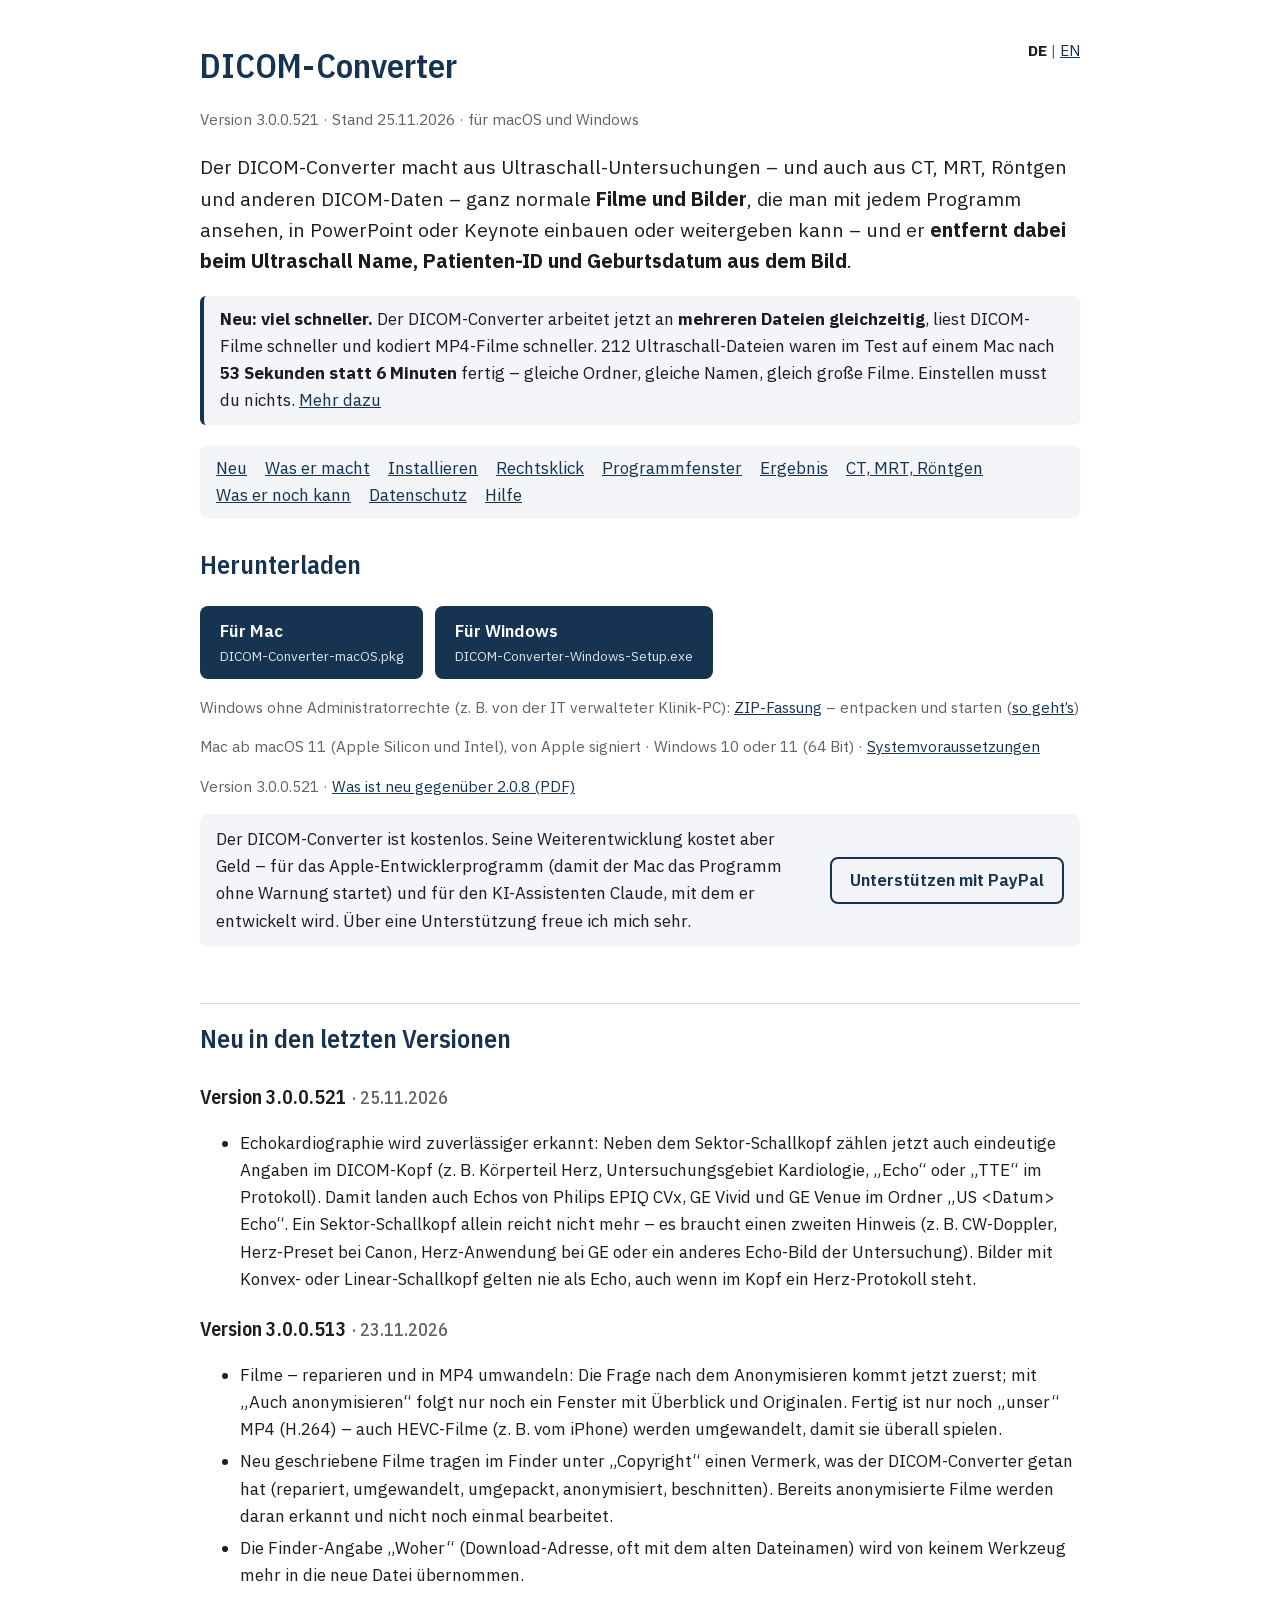
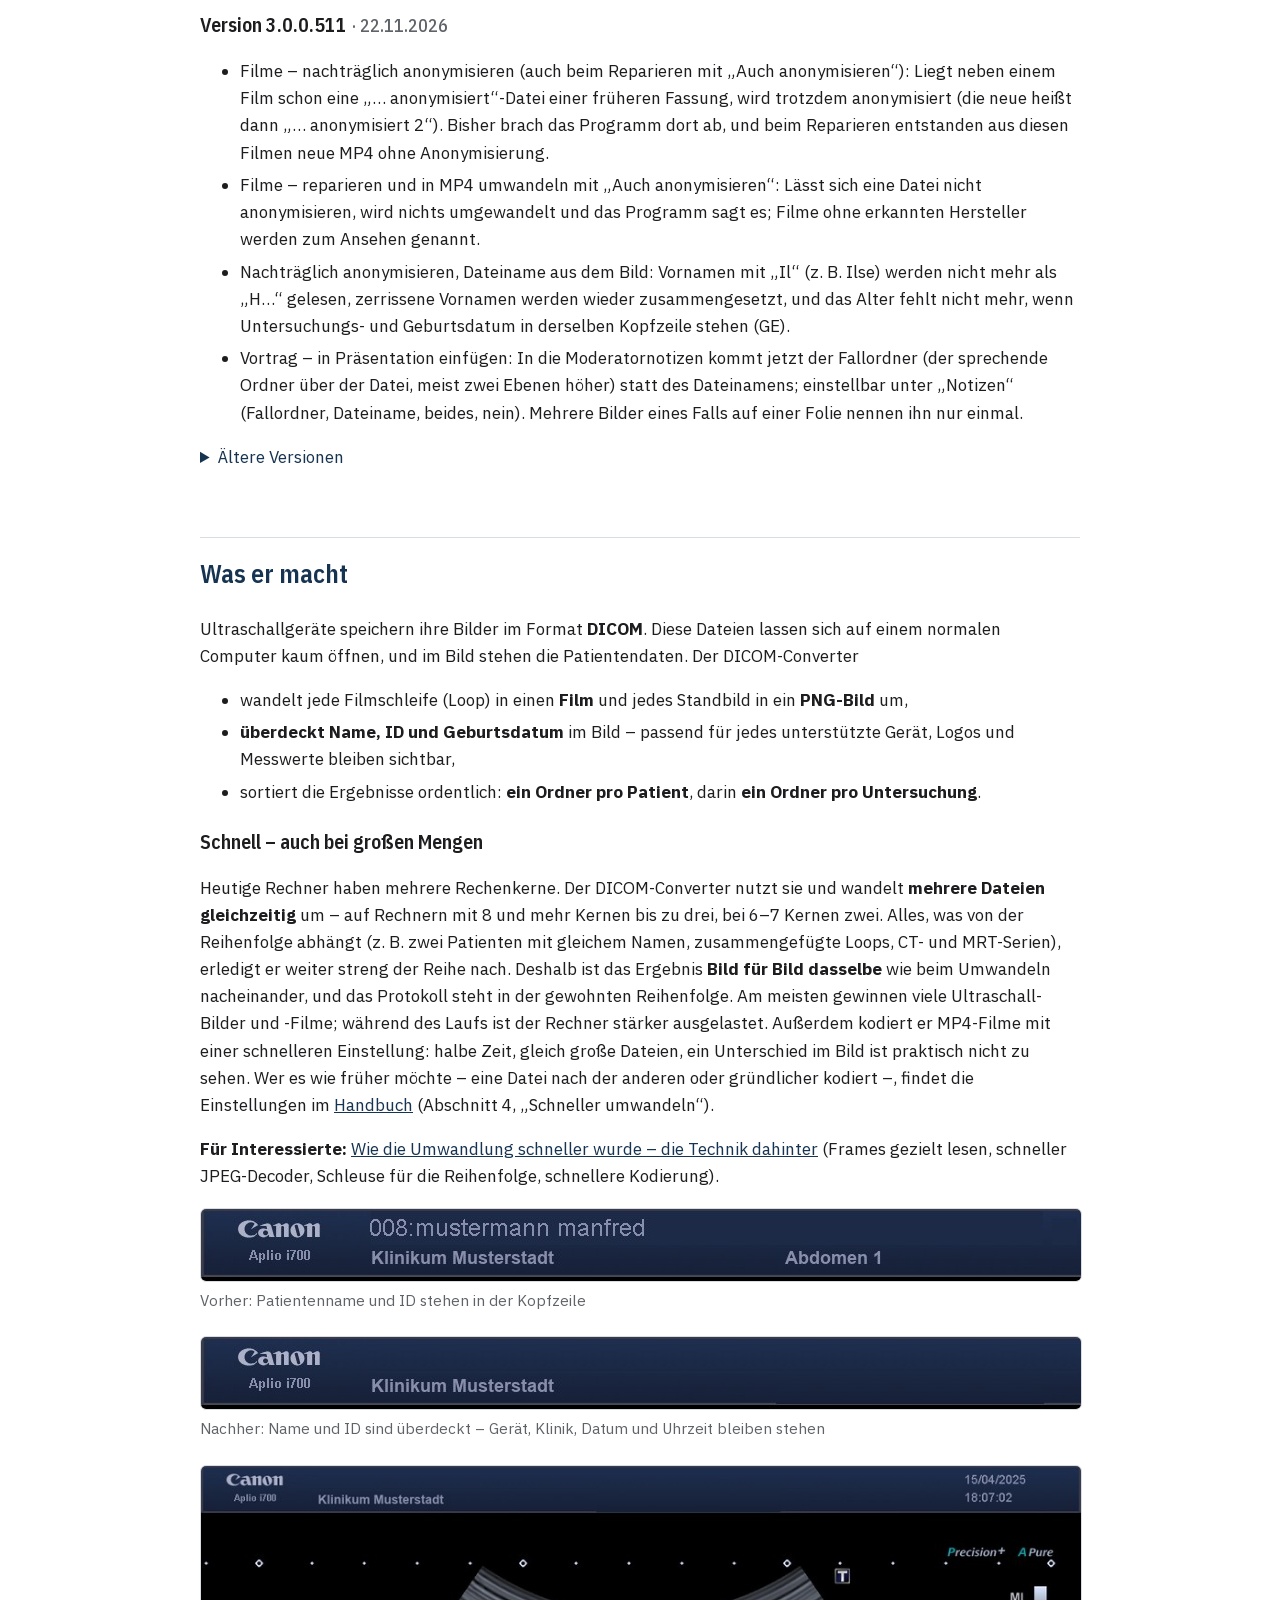
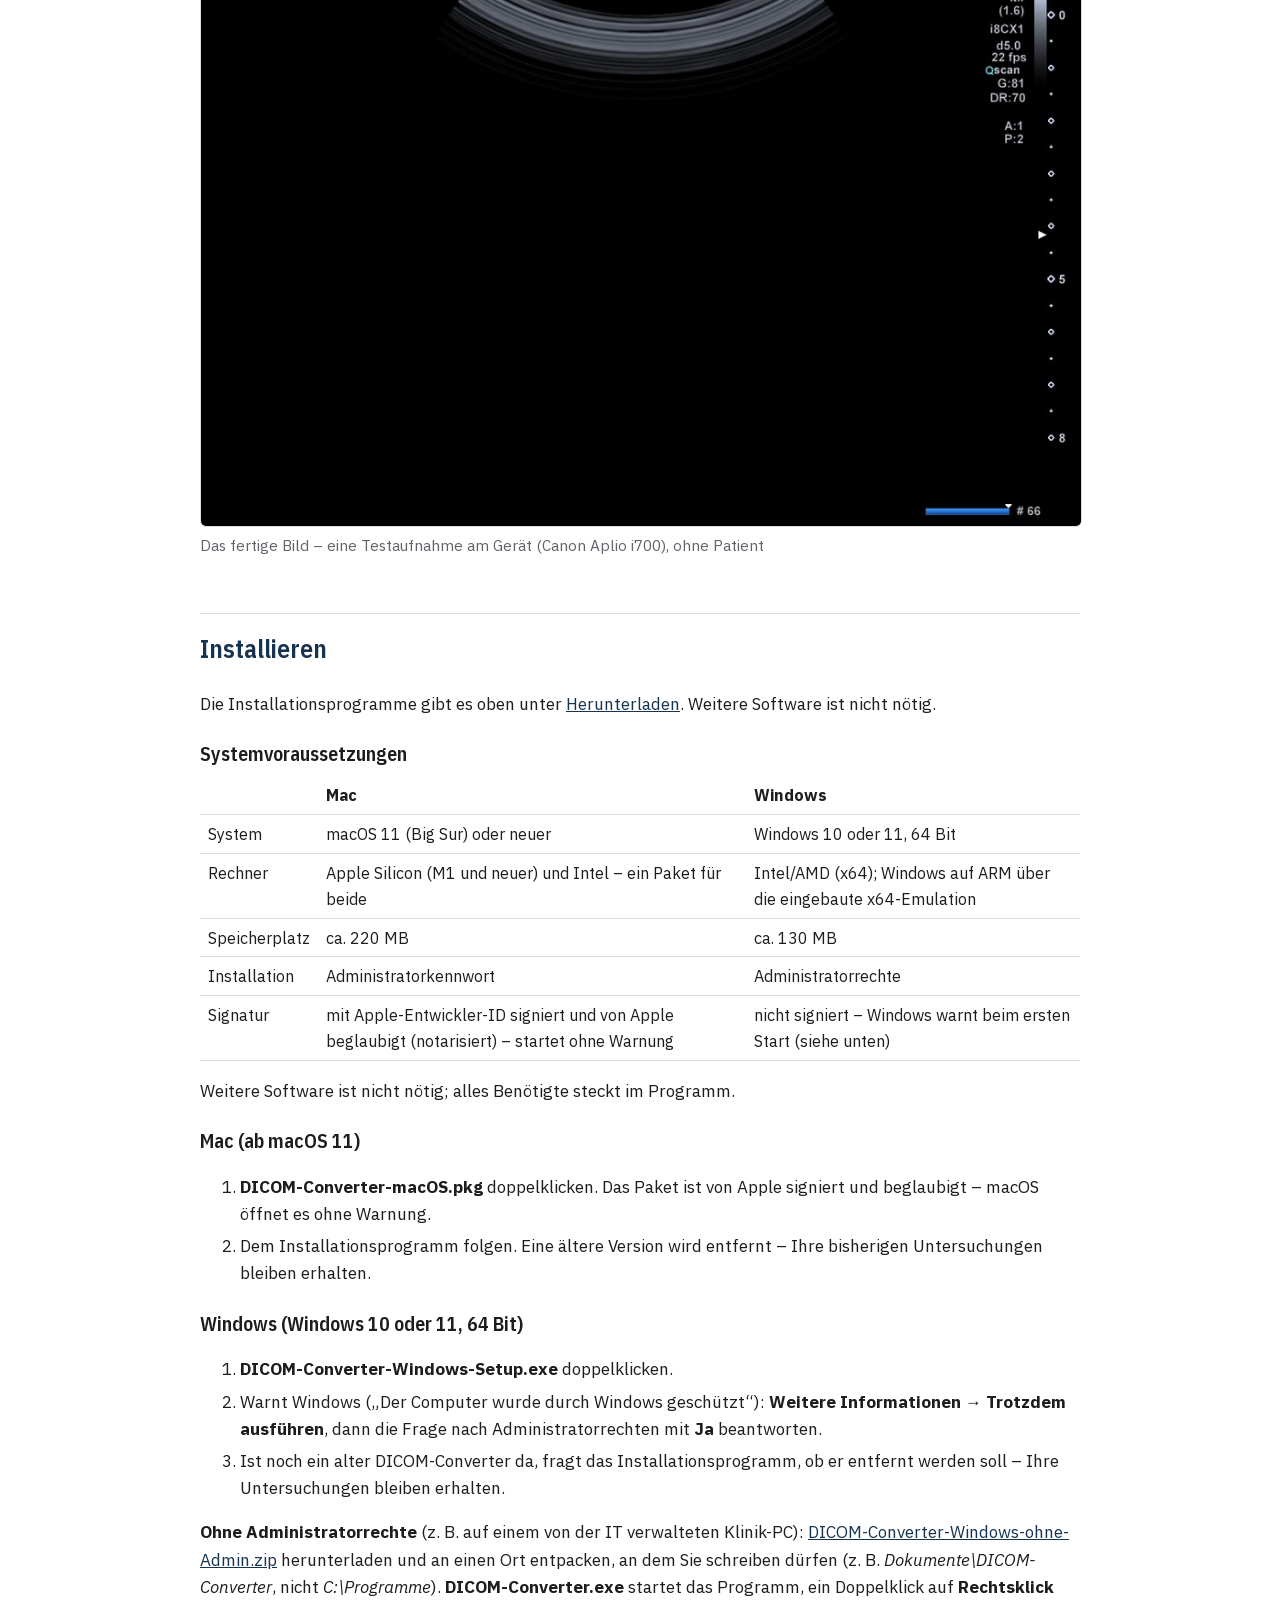
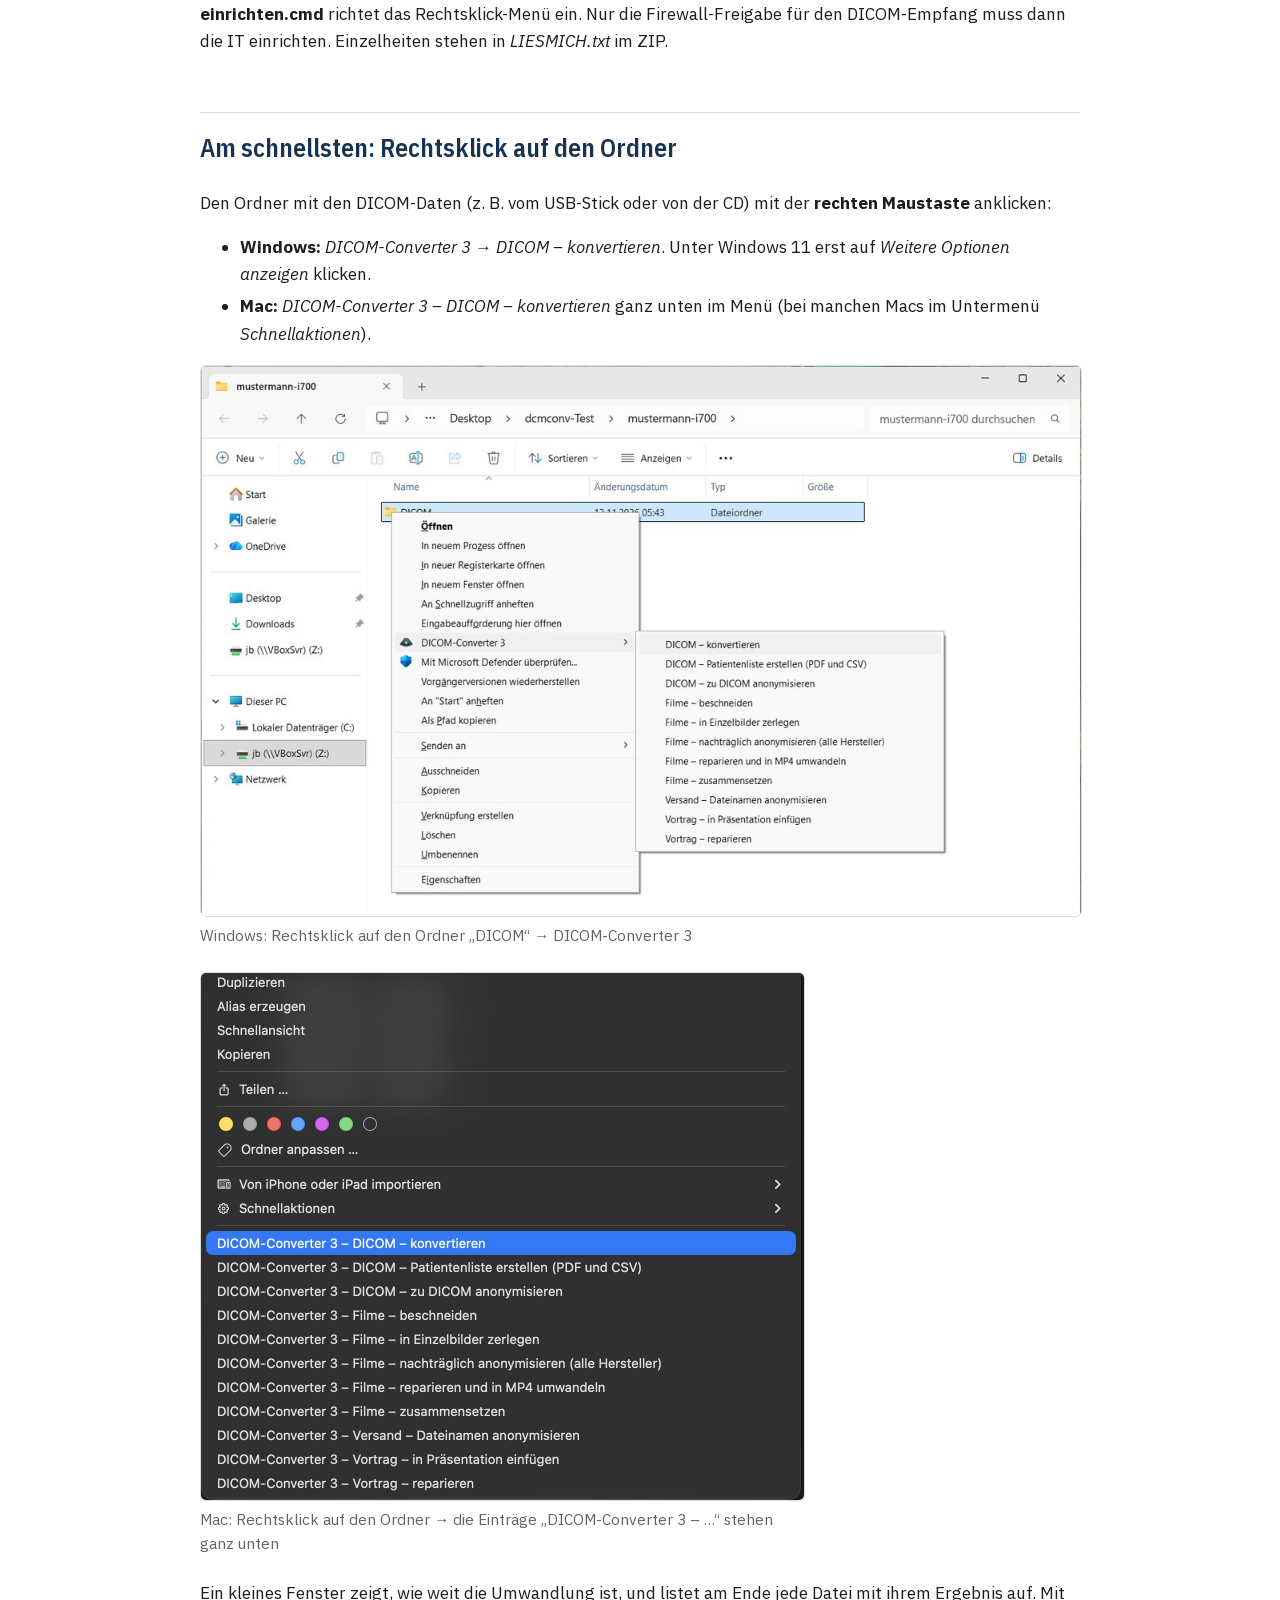
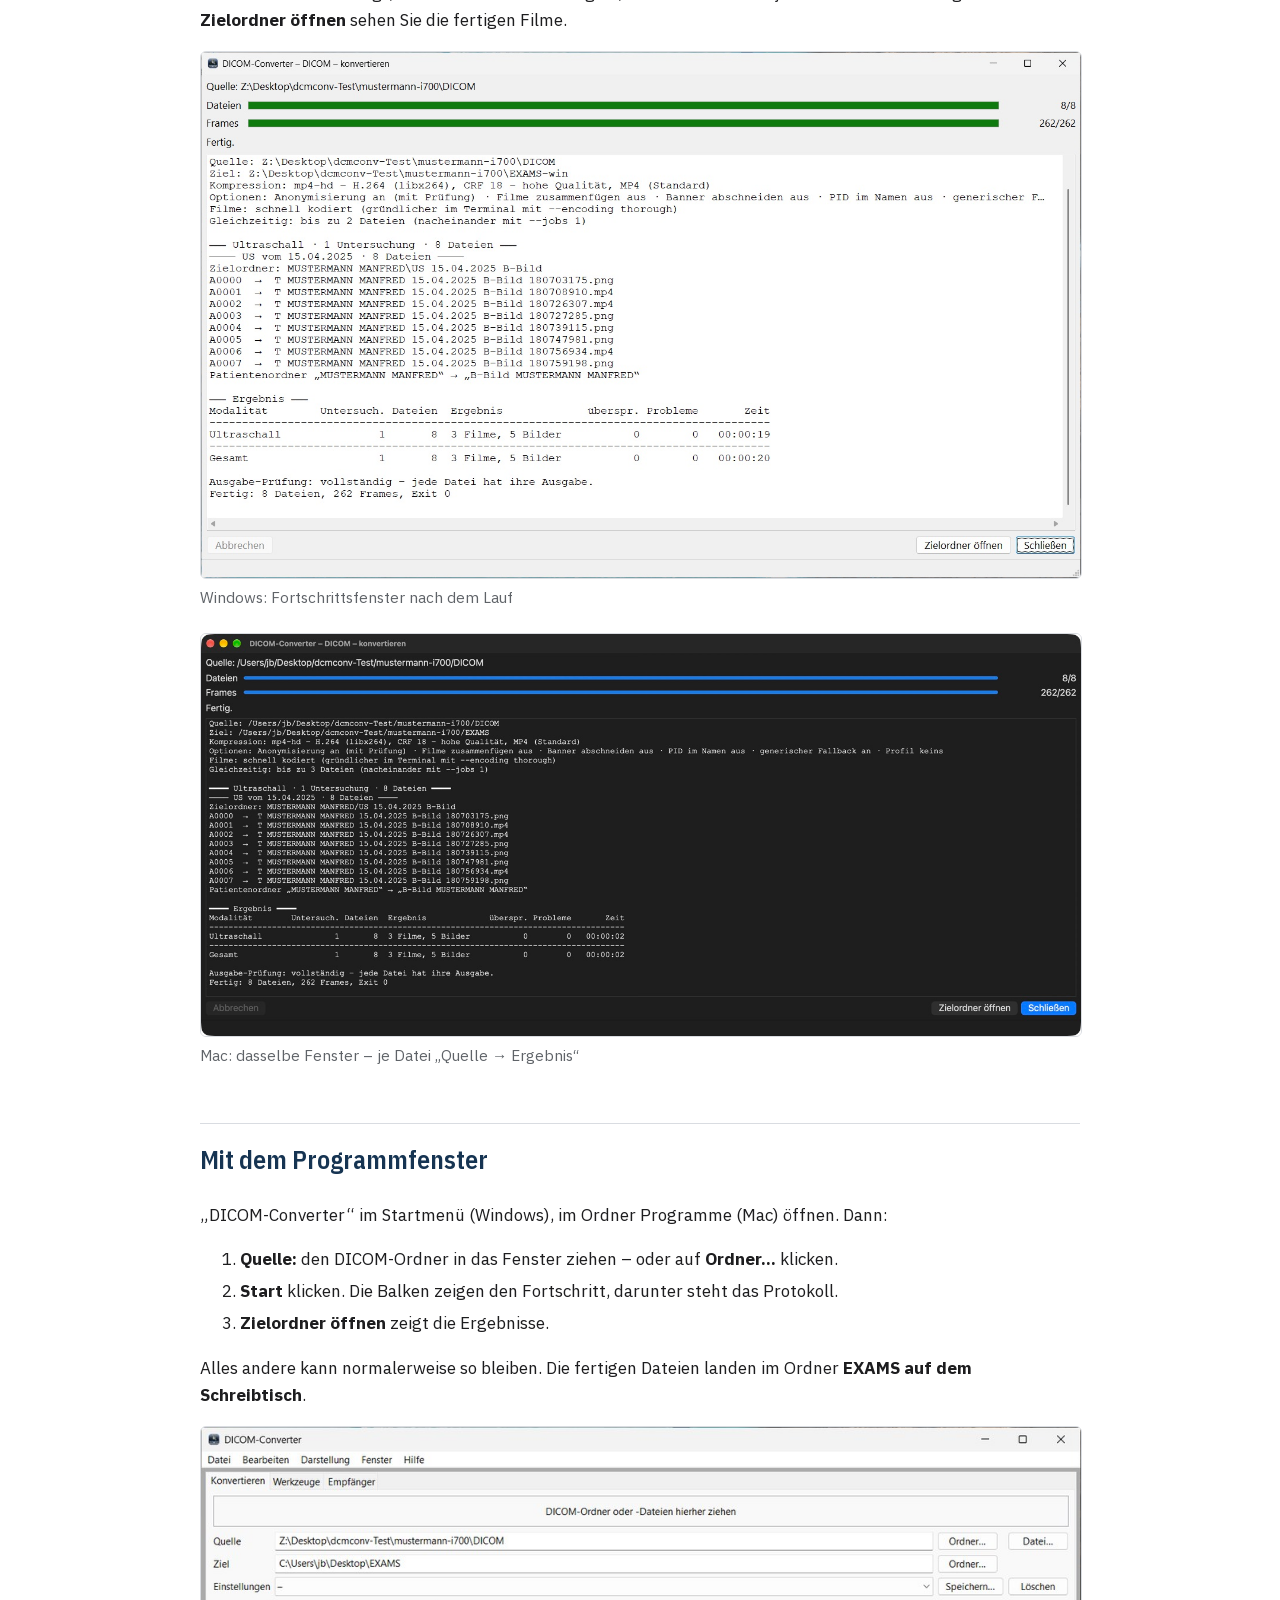
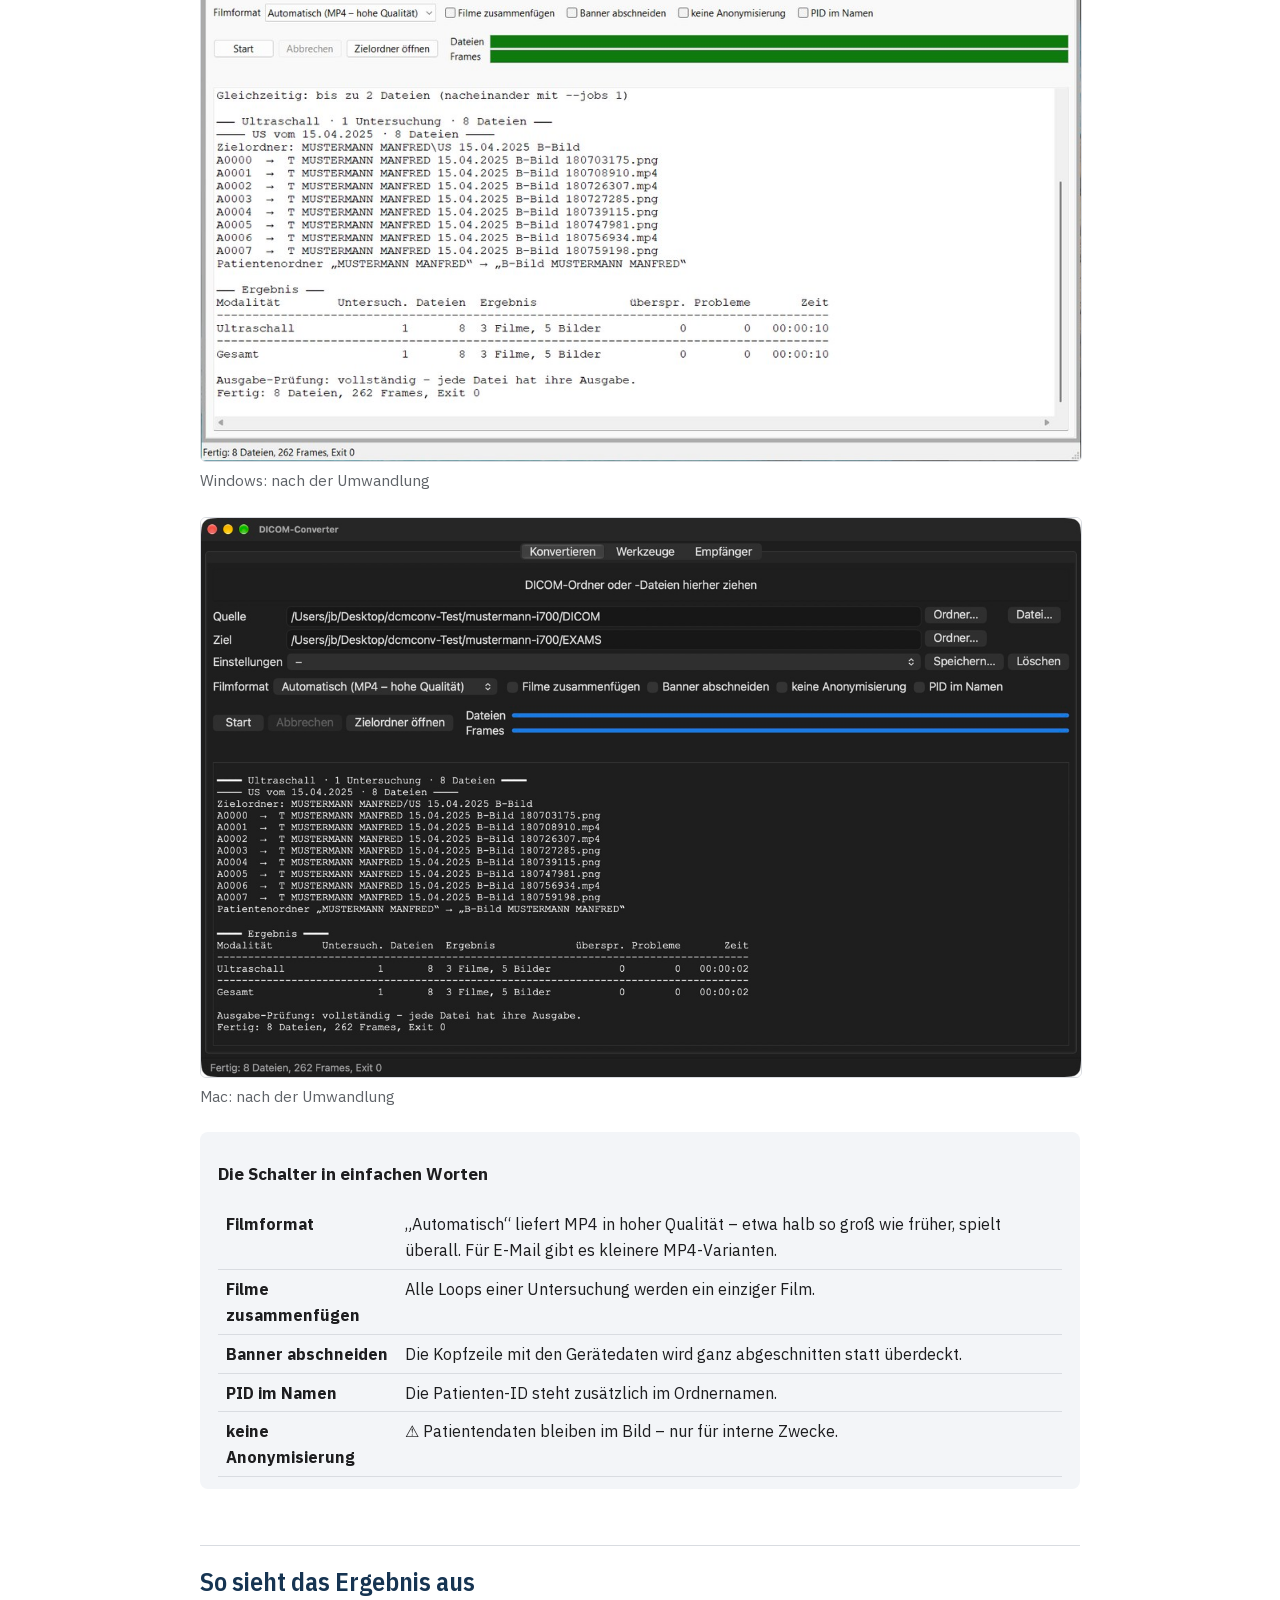
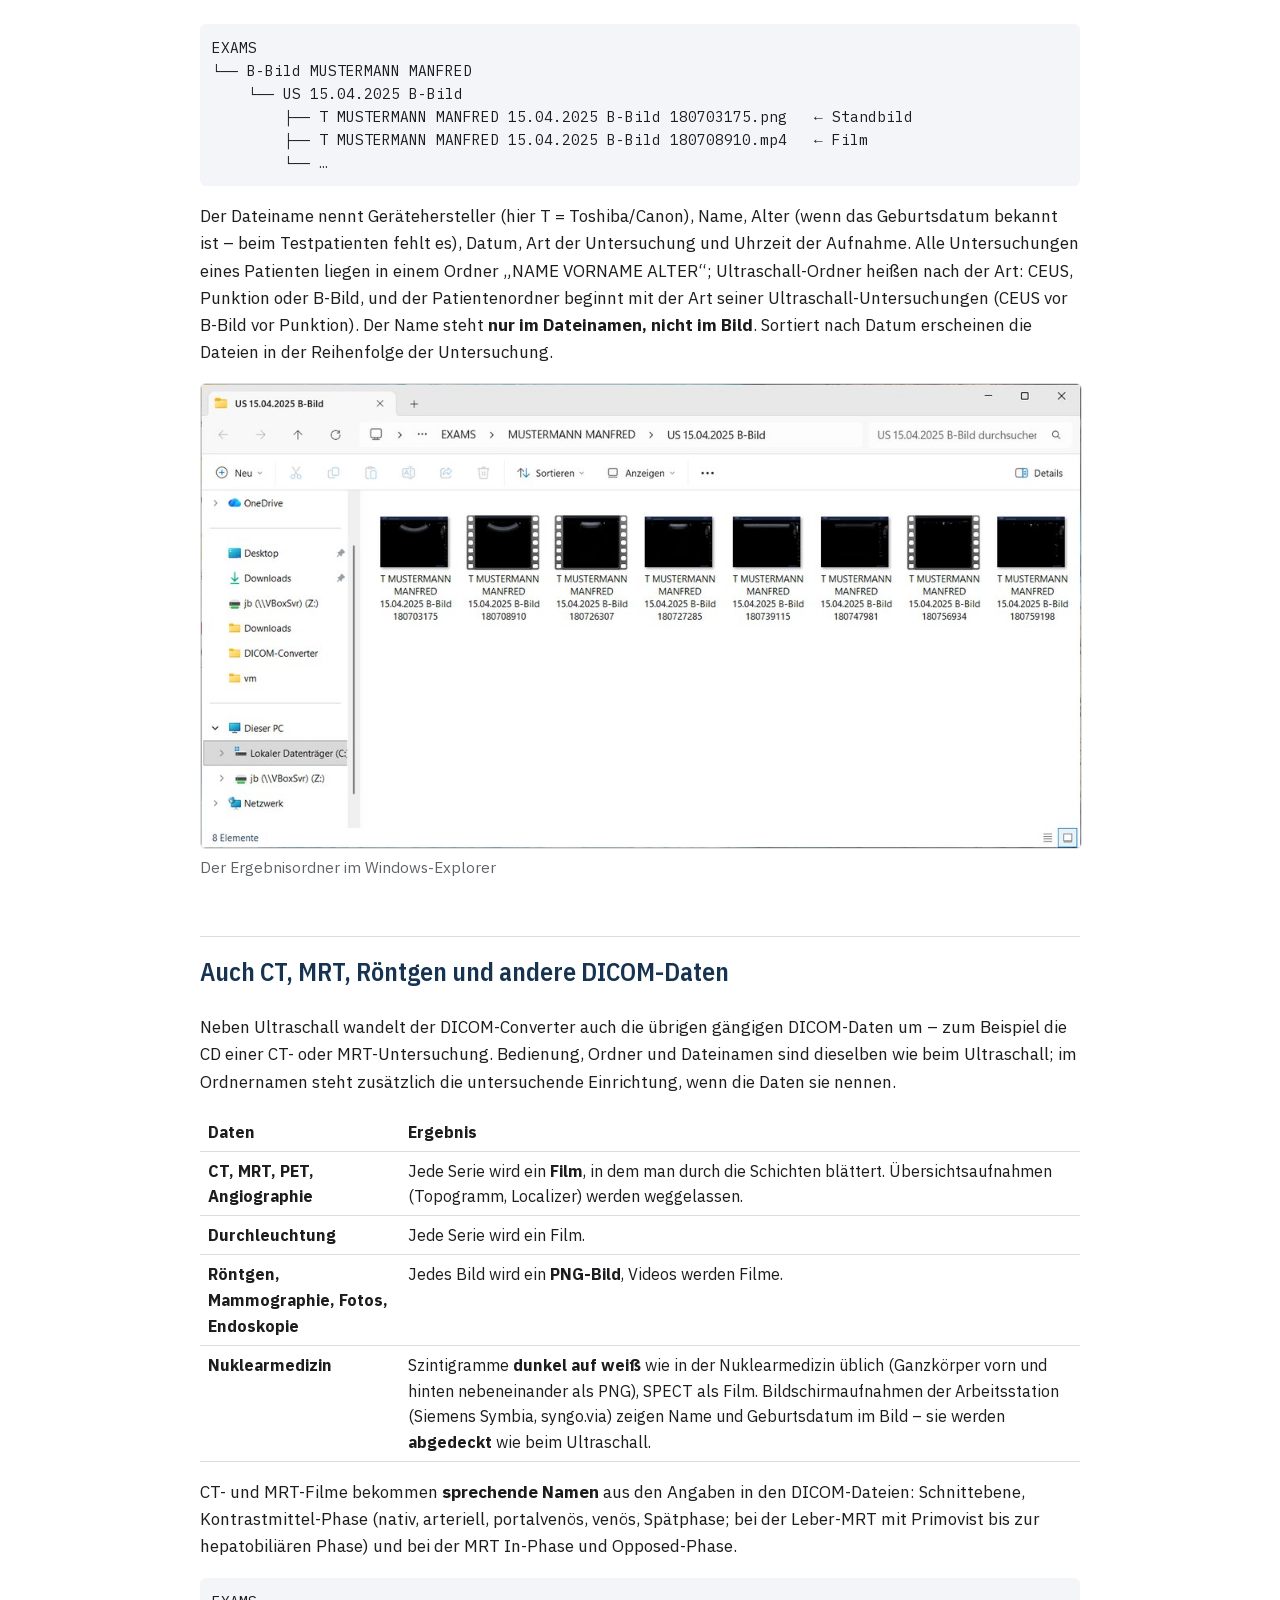
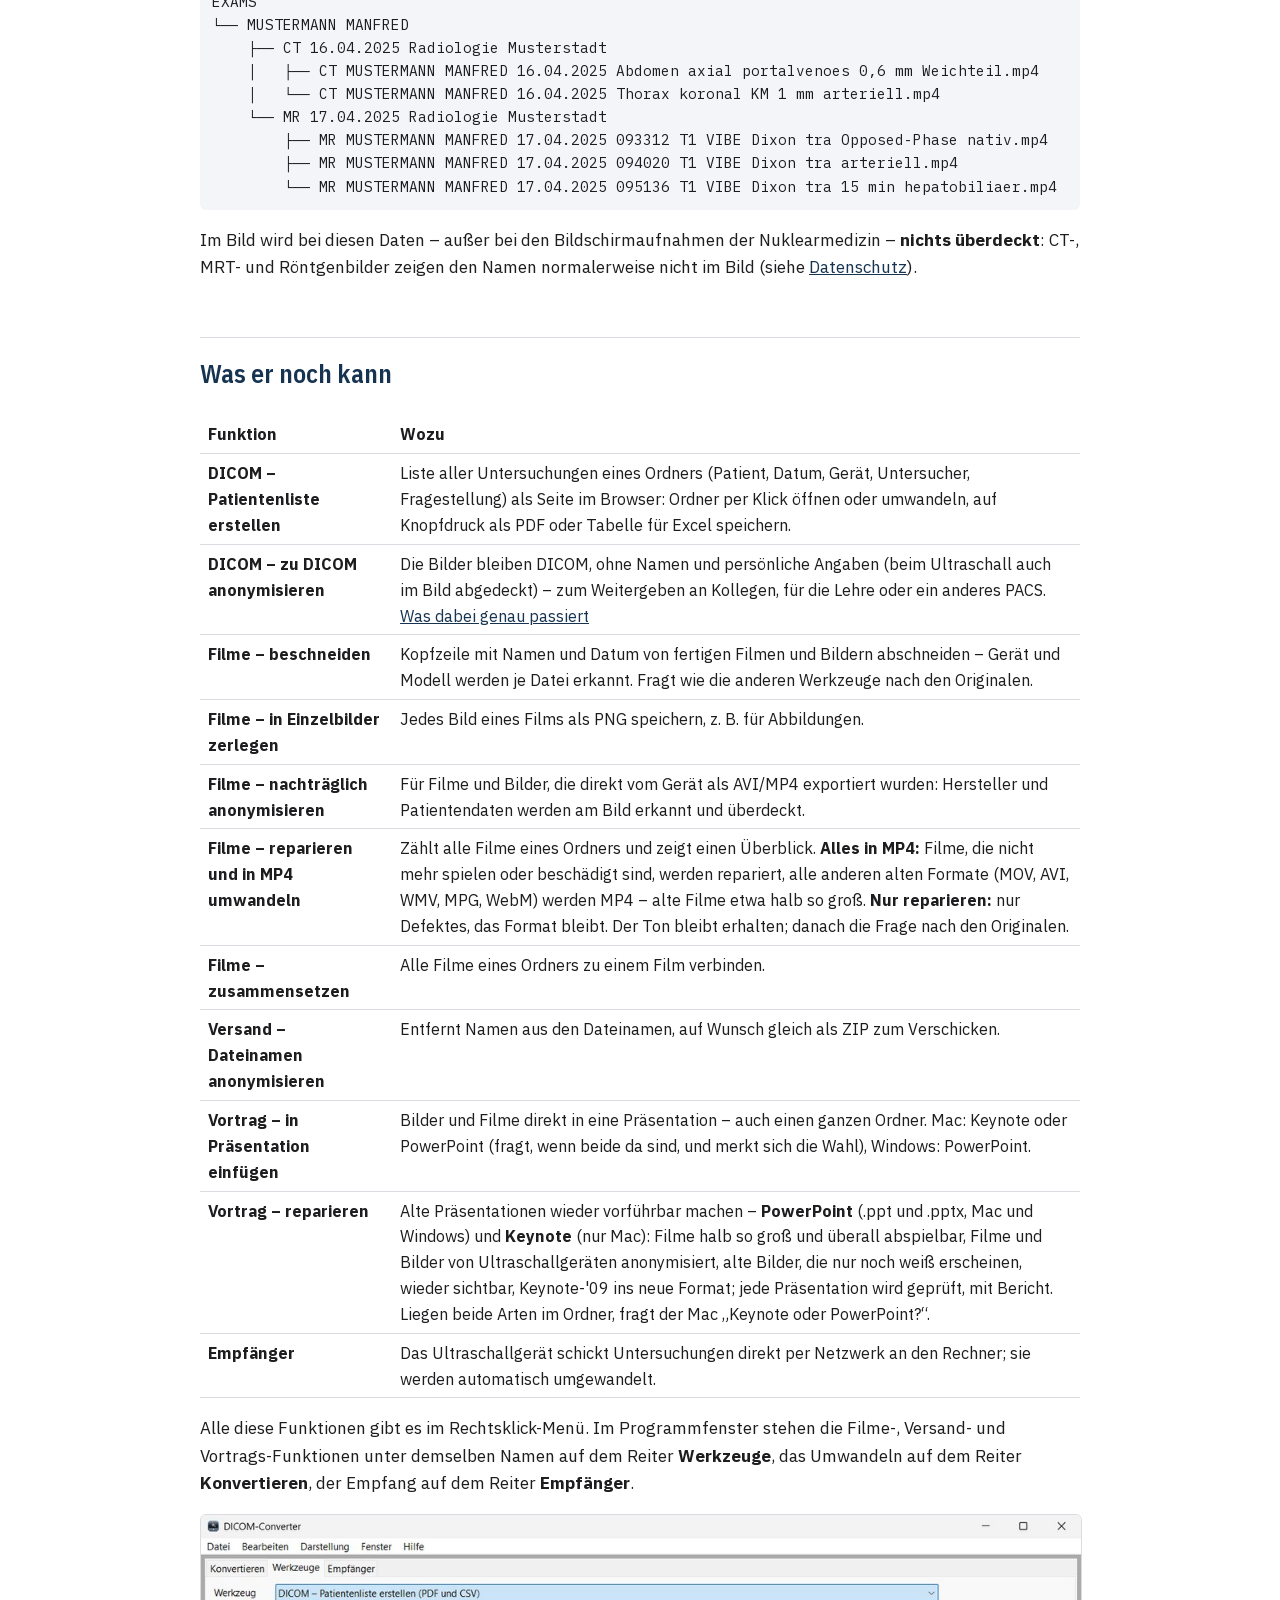
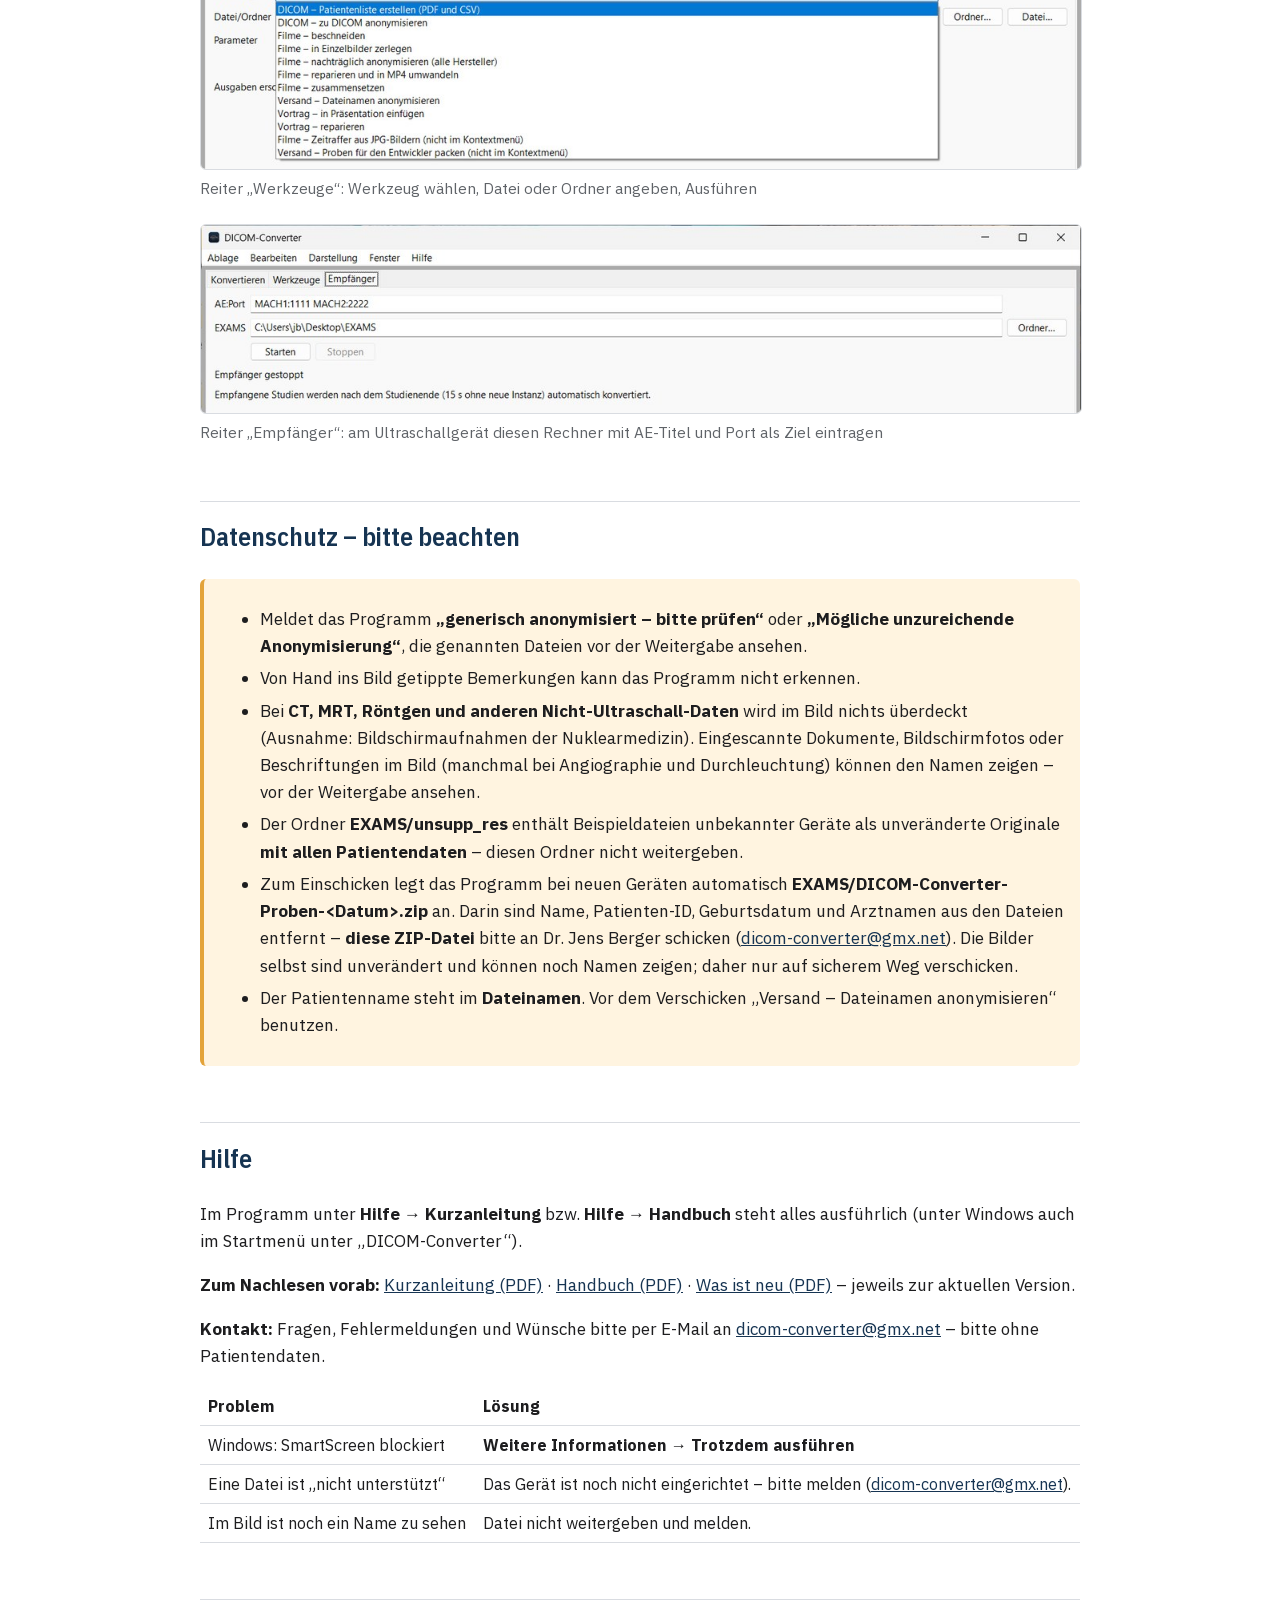
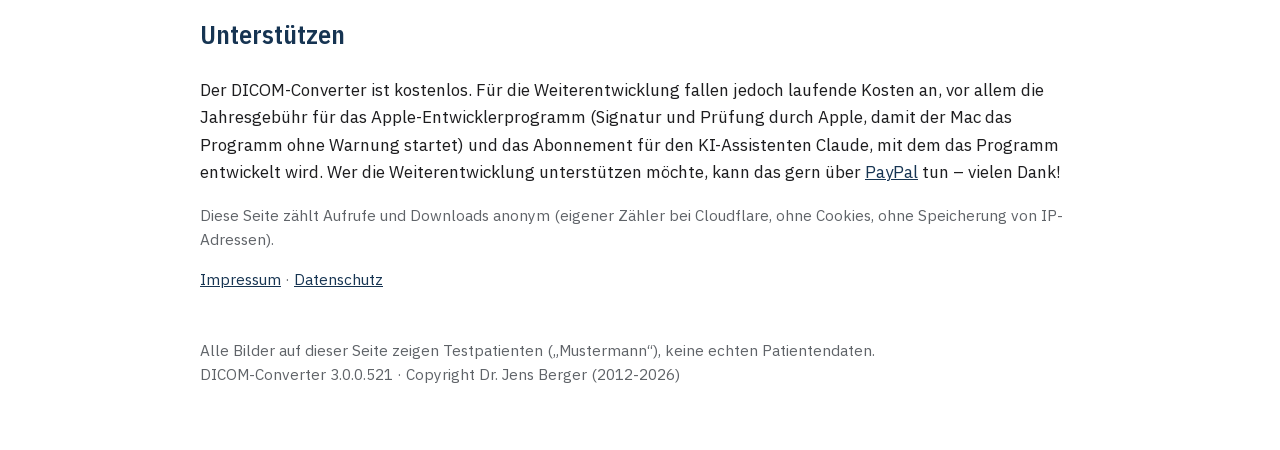
==== index.html @ d5595e83 "DICOM-Converter 3.0.0.521 (25.11.2026)" ====
<!doctype html>
<html lang="de">
<head>
<meta charset="utf-8">
<meta name="viewport" content="width=device-width, initial-scale=1">
<title>DICOM-Converter</title>
<link rel="stylesheet" href="fonts/plex.css">
<link rel="alternate" hreflang="de" href="./"><link rel="alternate" hreflang="en" href="en/">
<style>
  :root { --bg: #ffffff; --text: #1d1d1f; --muted: #5f6368; --line: #d9dce1; --box: #f3f5f8; --accent: #163452; --warn: #fff4e0; --warnline: #e3a33a; }
  @media (prefers-color-scheme: dark) {
    :root:not([data-theme="light"]) { --bg: #17191c; --text: #e8eaed; --muted: #a0a6ad; --line: #3a3e44; --box: #22262b; --accent: #8db8e6; --warn: #3a2f1c; --warnline: #c48a2c; }
  }
  :root[data-theme="dark"] { --bg: #17191c; --text: #e8eaed; --muted: #a0a6ad; --line: #3a3e44; --box: #22262b; --accent: #8db8e6; --warn: #3a2f1c; --warnline: #c48a2c; }
  body { margin: 0; background: var(--bg); color: var(--text); font: 17px/1.6 "IBM Plex Sans", -apple-system, "Segoe UI", Helvetica, Arial, sans-serif; }
  h1, h2, h3 { font-family: "IBM Plex Sans Condensed", "Arial Narrow", "Helvetica Neue", Arial, sans-serif; font-weight: 600; text-wrap: balance; }
  pre, code, kbd { font-family: "IBM Plex Mono", ui-monospace, "SF Mono", Menlo, Consolas, monospace; }
  main { max-width: 880px; margin: 0 auto; padding: 24px 16px 48px; }
  h1 { color: var(--accent); font-size: 2em; margin: 0.4em 0 0.1em; }
  h2 { color: var(--accent); margin-top: 2.2em; padding-top: 0.6em; border-top: 1px solid var(--line); }
  h3 { margin-bottom: 0.3em; }
  .lead { font-size: 1.15em; }
  .muted { color: var(--muted); font-size: 0.9em; }
  nav { background: var(--box); border-radius: 8px; padding: 10px 16px; margin: 20px 0; }
  nav a { margin-right: 14px; white-space: nowrap; }
  a { color: var(--accent); }
  figure { margin: 16px 0 24px; }
  figure img { display: block; width: 100%; height: auto; border: 1px solid var(--line); border-radius: 6px; }
  figcaption { color: var(--muted); font-size: 0.9em; margin-top: 6px; }
  .pair { display: grid; grid-template-columns: 1fr 1fr; gap: 14px; }
  @media (max-width: 640px) { .pair { grid-template-columns: 1fr; } }
  .box { background: var(--box); border-radius: 8px; padding: 12px 18px; }
  .warn { background: var(--warn); border-left: 4px solid var(--warnline); border-radius: 6px; padding: 10px 16px; }
  ol li, ul li { margin: 0.3em 0; }
  pre { background: var(--box); border-radius: 6px; padding: 12px; overflow-x: auto; font-size: 0.85em; }
  table { border-collapse: collapse; width: 100%; font-size: 0.95em; }
  td, th { border-bottom: 1px solid var(--line); padding: 6px 8px; text-align: left; vertical-align: top; }
  kbd { border: 1px solid var(--line); border-radius: 4px; padding: 0 5px; font-size: 0.9em; background: var(--box); }
  .downloads { display: flex; flex-wrap: wrap; gap: 12px; margin: 16px 0 8px; }
  .button { display: inline-block; background: var(--accent); color: var(--bg); text-decoration: none; font-weight: 600; border-radius: 8px; padding: 12px 20px; }
  .button small { display: block; font-weight: 400; font-size: 0.8em; opacity: 0.85; }
  .button.secondary { background: transparent; color: var(--accent); border: 2px solid var(--accent); padding: 8px 18px; white-space: nowrap; }
  .support { display: flex; flex-wrap: wrap; align-items: center; gap: 12px 20px; background: var(--box); border-radius: 8px; padding: 12px 16px; margin: 14px 0 4px; }
  .support span { flex: 1 1 320px; }
  #neu + h3 { margin-top: 0.6em; }
  h3 .muted { font-weight: 400; }
  details summary { cursor: pointer; color: var(--accent); margin: 0.6em 0; }
  .hinweis { background: var(--box); border-left: 4px solid var(--accent); border-radius: 6px; padding: 10px 16px; margin: 16px 0; }
  .sprache { float: right; margin: 0.9em 0 0 1em; font-size: 0.9em; color: var(--muted); }
  .sprache b { color: var(--text); }
</style>
<!-- eigener Zähler (Cloudflare, ohne Cookies, ohne Speicherung von IP-Adressen): Aufruf und Klicks auf Knöpfe mit data-klick -->
<script>(function(){var u="https://dicom-converter-zaehler.jensberger-dev.workers.dev/hit";function s(k){try{navigator.sendBeacon(u,new Blob([JSON.stringify({k:k,p:location.pathname,r:document.referrer})],{type:"text/plain"}))}catch(e){}}
s("view");document.addEventListener("click",function(e){var a=e.target.closest&&e.target.closest("[data-klick]");if(a)s(a.getAttribute("data-klick"))},true)})();</script>
</head>
<body>
<main>

<p class="sprache"><b>DE</b> | <a href="en/" hreflang="en" lang="en">EN</a></p>
<h1>DICOM-Converter</h1>
<p class="muted">Version 3.0.0.521 · Stand 25.11.2026 · für macOS und Windows</p>

<p class="lead">Der DICOM-Converter macht aus Ultraschall-Untersuchungen – und auch aus CT, MRT, Röntgen und anderen
DICOM-Daten – ganz normale <b>Filme und Bilder</b>,
die man mit jedem Programm ansehen, in PowerPoint oder Keynote einbauen oder weitergeben kann –
und er <b>entfernt dabei beim Ultraschall Name, Patienten-ID und Geburtsdatum aus dem Bild</b>.</p>

<p class="hinweis"><b>Neu: viel schneller.</b> Der DICOM-Converter arbeitet jetzt an <b>mehreren Dateien gleichzeitig</b>,
liest DICOM-Filme schneller und kodiert MP4-Filme schneller. 212 Ultraschall-Dateien waren im Test auf einem Mac nach
<b>53 Sekunden statt 6 Minuten</b> fertig – gleiche Ordner, gleiche Namen, gleich große Filme.
Einstellen musst du nichts. <a href="#schneller">Mehr dazu</a></p>

<nav>
  <a href="#neu">Neu</a>
  <a href="#was">Was er macht</a>
  <a href="#installieren">Installieren</a>
  <a href="#rechtsklick">Rechtsklick</a>
  <a href="#fenster">Programmfenster</a>
  <a href="#ergebnis">Ergebnis</a>
  <a href="#andere">CT, MRT, Röntgen</a>
  <a href="#mehr">Was er noch kann</a>
  <a href="#datenschutz">Datenschutz</a>
  <a href="#hilfe">Hilfe</a>
</nav>


<h2 id="download" style="border-top:0; margin-top:1em; padding-top:0">Herunterladen</h2>
<div class="downloads">
  <a class="button" href="https://github.com/jensberger-dev/dicom-converter/releases/latest/download/DICOM-Converter-macOS.pkg" data-klick="download-macos">Für Mac<small>DICOM-Converter-macOS.pkg</small></a>
  <a class="button" href="https://github.com/jensberger-dev/dicom-converter/releases/latest/download/DICOM-Converter-Windows-Setup.exe" data-klick="download-windows">Für Windows<small>DICOM-Converter-Windows-Setup.exe</small></a>
  </div>
<p class="muted">Windows ohne Administratorrechte (z.&nbsp;B. von der IT verwalteter Klinik-PC): <a href="https://github.com/jensberger-dev/dicom-converter/releases/latest/download/DICOM-Converter-Windows-ohne-Admin.zip" data-klick="download-windows">ZIP-Fassung</a> – entpacken und starten (<a href="#windows-zip">so geht’s</a>)</p>
<p class="muted">Mac ab macOS 11 (Apple Silicon und Intel), von Apple signiert · Windows 10 oder 11 (64 Bit) · <a href="#voraussetzungen">Systemvoraussetzungen</a></p>
<p class="muted">Version 3.0.0.521 · <a href="https://github.com/jensberger-dev/dicom-converter/releases/latest/download/DICOM-Converter-Neuerungen.pdf" data-klick="download-neuerungen">Was ist neu gegenüber 2.0.8 (PDF)</a></p>
<div class="support">
  <span>Der DICOM-Converter ist kostenlos. Seine Weiterentwicklung kostet aber Geld – für das Apple-Entwicklerprogramm (damit der Mac das Programm ohne Warnung startet) und für den KI-Assistenten Claude, mit dem er entwickelt wird. Über eine Unterstützung freue ich mich sehr.</span>
  <a class="button secondary" href="https://www.paypal.com/paypalme/DicomConverter" data-klick="paypal">Unterstützen mit PayPal</a>
</div>


<h2 id="neu">Neu in den letzten Versionen</h2>
<h3>Version 3.0.0.521 <span class="muted">· 25.11.2026</span></h3>
<ul>
  <li>Echokardiographie wird zuverlässiger erkannt: Neben dem Sektor-Schallkopf zählen jetzt auch eindeutige Angaben im DICOM-Kopf (z. B. Körperteil Herz, Untersuchungsgebiet Kardiologie, „Echo“ oder „TTE“ im Protokoll). Damit landen auch Echos von Philips EPIQ CVx, GE Vivid und GE Venue im Ordner „US &lt;Datum&gt; Echo“. Ein Sektor-Schallkopf allein reicht nicht mehr – es braucht einen zweiten Hinweis (z. B. CW-Doppler, Herz-Preset bei Canon, Herz-Anwendung bei GE oder ein anderes Echo-Bild der Untersuchung). Bilder mit Konvex- oder Linear-Schallkopf gelten nie als Echo, auch wenn im Kopf ein Herz-Protokoll steht.</li>
</ul>
<h3>Version 3.0.0.513 <span class="muted">· 23.11.2026</span></h3>
<ul>
  <li>Filme – reparieren und in MP4 umwandeln: Die Frage nach dem Anonymisieren kommt jetzt zuerst; mit „Auch anonymisieren“ folgt nur noch ein Fenster mit Überblick und Originalen. Fertig ist nur noch „unser“ MP4 (H.264) – auch HEVC-Filme (z. B. vom iPhone) werden umgewandelt, damit sie überall spielen.</li>
  <li>Neu geschriebene Filme tragen im Finder unter „Copyright“ einen Vermerk, was der DICOM-Converter getan hat (repariert, umgewandelt, umgepackt, anonymisiert, beschnitten). Bereits anonymisierte Filme werden daran erkannt und nicht noch einmal bearbeitet.</li>
  <li>Die Finder-Angabe „Woher“ (Download-Adresse, oft mit dem alten Dateinamen) wird von keinem Werkzeug mehr in die neue Datei übernommen.</li>
</ul>
<h3>Version 3.0.0.511 <span class="muted">· 22.11.2026</span></h3>
<ul>
  <li>Filme – nachträglich anonymisieren (auch beim Reparieren mit „Auch anonymisieren“): Liegt neben einem Film schon eine „… anonymisiert“-Datei einer früheren Fassung, wird trotzdem anonymisiert (die neue heißt dann „… anonymisiert 2“). Bisher brach das Programm dort ab, und beim Reparieren entstanden aus diesen Filmen neue MP4 ohne Anonymisierung.</li>
  <li>Filme – reparieren und in MP4 umwandeln mit „Auch anonymisieren“: Lässt sich eine Datei nicht anonymisieren, wird nichts umgewandelt und das Programm sagt es; Filme ohne erkannten Hersteller werden zum Ansehen genannt.</li>
  <li>Nachträglich anonymisieren, Dateiname aus dem Bild: Vornamen mit „Il“ (z. B. Ilse) werden nicht mehr als „H…“ gelesen, zerrissene Vornamen werden wieder zusammengesetzt, und das Alter fehlt nicht mehr, wenn Untersuchungs- und Geburtsdatum in derselben Kopfzeile stehen (GE).</li>
  <li>Vortrag – in Präsentation einfügen: In die Moderatornotizen kommt jetzt der Fallordner (der sprechende Ordner über der Datei, meist zwei Ebenen höher) statt des Dateinamens; einstellbar unter „Notizen“ (Fallordner, Dateiname, beides, nein). Mehrere Bilder eines Falls auf einer Folie nennen ihn nur einmal.</li>
</ul>
<details><summary>Ältere Versionen</summary>
<h3>Version 3.0.0.504 <span class="muted">· 22.11.2026</span></h3>
<ul>
  <li>Vortrag – in Präsentation einfügen: Was bisher bei jedem Einfügen gefragt wurde (Keynote oder PowerPoint, Thema, Aufteilung der Folien), lässt sich jetzt fest einstellen – in einer Textdatei mit Erklärungen, zu öffnen im Programmfenster unter Ablage (Windows: Datei) → „Einstellungen zum Einfügen in Präsentationen …“. Für PowerPoint neu einstellbar: Rahmen um Bilder und Filme (Farbe, Stärke, Linie), Schatten, Stärke der Spiegelung, sanftes Einblenden sowie für Filme Start (sofort oder bei Klick), Schleife oder einmal, Zurückspulen, Ausblenden und (unter Windows) Ton. Für Keynote: Stärke der Spiegelung, Wiederholen (Schleife oder vor und zurück) und Lautstärke. Wer nichts einstellt, merkt keinen Unterschied.</li>
  <li>Keynote: Eingefügte Filme laufen jetzt in einer normalen Schleife statt vorwärts und wieder rückwärts (einstellbar).</li>
  <li>Filme – reparieren und in MP4 umwandeln: Eine zusätzliche Frage bietet an, die Filme im selben Schritt nachträglich zu anonymisieren (wie „Filme – nachträglich anonymisieren“, mit derselben Wahl für die Originale). Ist nichts zu reparieren, lässt sich stattdessen nur anonymisieren.</li>
  <li>GE LOGIQ (Filme 960×540 aus Vorträgen): Filme im Doppelbild (B-Bild und Kontrastmittel nebeneinander) werden beim nachträglichen Anonymisieren jetzt erkannt; bisher blieben sie unverändert. Die Abdeckung des Namens ist bei allen 960×540-Filmen schwarz und lässt die Sondenangabe rechts daneben frei.</li>
  <li>PowerPoint auf dem Mac: Eingefügte Filme starten jetzt wirklich von selbst, sobald die Folie erscheint. Bisher warteten sie auf einen Klick.</li>
</ul>
<h3>Version 3.0.0.501 <span class="muted">· 21.11.2026</span></h3>
<ul>
  <li>Finder-Tags (B-Bild, CEUS, …) bleiben erhalten, wenn Bilder oder Filme an Ort und Stelle bearbeitet werden (nachträglich anonymisieren, Cine-Leiste entfernen, beschneiden, reparieren). Bisher gingen sie dabei verloren.</li>
  <li>Vortrag – reparieren: Ultraschallbilder, die in PowerPoint verkleinert oder gestaucht eingefügt wurden, werden jetzt erkannt und anonymisiert; gestauchte Bilder erscheinen wieder im richtigen Seitenverhältnis. Abdeck-Rechtecke, die über den Bildrand hinausragen oder animiert sind, werden mit entfernt. Bleibt ein Abdeck-Rechteck liegen, weil das Bild darunter nicht anonymisiert werden konnte, nennt der Bericht die Folie.</li>
  <li>Vortrag – in Präsentation einfügen: Bei mehreren Dateien fragt ein kleines Raster, wie viele Bilder oder Filme auf eine Folie sollen – mit der Maus z. B. 1 × 2 (nebeneinander), 2 × 2 oder 3 × 4 Felder markieren und klicken. Die Bilder werden zeilenweise eingeteilt, jedes passend in sein Feld. Keynote und PowerPoint, Mac und Windows.</li>
  <li>Installation auf dem Mac: Die Schritte links im Installationsfenster sind wieder gut lesbar (hellerer Hintergrund, eigene Fassung für den Dunkelmodus); als Kontakt steht dort dicom-converter@gmx.net.</li>
  <li>GE LOGIQ (Filme und Bilder 960×540 aus Vorträgen): Unter der abgedeckten Kopfzeile blieb bei Linearsonden eine schmale graue Linie links neben dem Bild stehen. Sie entsteht nicht mehr.</li>
</ul>
<h3>Version 3.0.0.480 <span class="muted">· 20.11.2026</span></h3>
<ul>
  <li>Neu im Terminal: <code>thick-movies</code> mittelt schon fertige CT-Filme mit dünnen Schichten nachträglich zu 3-mm-Schichten (Dicke aus dem Dateinamen, Original wird nach geprüfter Umwandlung gelöscht), <code>cine-bars</code> entfernt die Cine-Leiste aus schon fertigen, beschnittenen Canon-Standbildern, ohne das übrige Bild zu verändern. Beide nur im Terminal.</li>
  <li>Echokardiographie: Aufnahmen mit Sektor-Schallkopf heißen jetzt „Echo“ und kommen in einen eigenen Ordner „US &lt;Datum&gt; Echo“. Bisher hielt das Programm ein Echo mit niedrigem MI für CEUS und schob die ganze Untersuchung des Tages in den CEUS-Ordner. Beim Zusammenfügen bleibt das Echo ein eigener Film.</li>
  <li>CT: Dünne Schichten (z. B. 0,6 mm) werden jetzt zu 3-mm-Schichten zusammengerechnet, so wie es CT und PACS-Viewer tun. Die Schichten überlappen (alle 1,2 mm eine), damit der Film flüssig läuft; die Filme sind ruhiger und kleiner; im Dateinamen steht die neue Dicke. Koronare und sagittale Serien bleiben unverändert. Im Terminal: andere Dicke mit <code>--thick-slices 5</code>, aus mit <code>--thick-slices 0</code>.</li>
  <li>Patientenordner heißen wieder nur nach dem Patienten, ohne „CEUS“, „B-Bild“ oder „Punktion“ davor. Vorhandene Ordner mit Vorsatz werden weiter benutzt und nicht umbenannt. Wer den Vorsatz möchte: im Terminal <code>convert --type-prefix</code>.</li>
  <li>Windows: Die Links der Patientenliste („Ordner öffnen“ und „umwandeln“) funktionieren jetzt – bisher meldete das Programm „Dieser Ordner ist nicht (mehr) vorhanden“.</li>
  <li>GE LOGIQ E10: Bilder in 1285x960 und 1530x960 (zum Beispiel in Vorträgen) werden jetzt anonymisiert – Name, ID und Benutzerkürzel werden abgedeckt.</li>
  <li>GE-Bilder und -Filme in 960x720, 960x540 und 1552x873 werden jetzt auch am Logo erkannt. Bisher blieben manche unverändert, wenn die Texterkennung den Schriftzug nicht lesen konnte (zum Beispiel in „Vortrag – reparieren“).</li>
  <li>Canon Aplio (i-Serie, a, a450, flex u. a.): In Standbildern verschwindet die Cine-Leiste mit der Bildnummer am unteren Rand („# 117“), im Doppelbild beide; Filme haben keine. Das gilt auch für „Filme – nachträglich anonymisieren“ – für Exporte in voller Bildgröße und für schon beschnittene Bilder, wenn die Leiste genau an ihrer Stelle steht. Beim Zielformat DICOM bleibt das Bild wie bisher unverändert.</li>
  <li>GE LOGIQ E9: Bildausschnitte in 1018x685 (zum Beispiel in Vorträgen) werden jetzt anonymisiert.</li>
  <li>Endoskopie: Name, Patienten-ID und Geburtsdatum unten links im Bild werden jetzt abgedeckt (Fujifilm VP-7000, MESO iBox); Geschlecht, Alter, Einrichtung und Datum bleiben; auch in Endoskopie-Filmen. Bilder und Filme anderer Endoskopie-Geräte werden vorerst nicht umgewandelt – bisher kamen sie mit dem Namen im Bild in die Ausgabe.</li>
  <li>Vortrag – reparieren: Abdeck-Rechtecke über einem anonymisierten Bild oder Film werden jetzt auch entfernt, wenn die Texterkennung zusätzlich etwas abgedeckt hat; der Hinweis „bitte ansehen“ im Bericht bleibt.</li>
</ul>
<h3>Version 3.0.0.442 <span class="muted">· 17.11.2026</span></h3>
<ul>
  <li>Vortrag – reparieren: Von Hand über die Kopfzeile gelegte Abdeck-Rechtecke werden entfernt, sobald der Film oder das Bild darunter sicher anonymisiert ist (Keynote und PowerPoint). Der Bericht nennt die Folien; animierte Rechtecke bleiben.</li>
  <li>GE LOGIQ, Filme in 960x540 (Export für Vorträge): Das Untersucherkürzel vor dem Namen wird jetzt mit abgedeckt.</li>
  <li>GE LOGIQ: Bildschirmfotos mit der Übersicht der Patientendaten (Secondary Capture, 1024/800 breit) werden bewusst nicht umgewandelt – bisher kamen sie ohne Abdeckung in die Ausgabe.</li>
  <li>Canon/Toshiba Aplio i800: Bildschirmfotos der Patientenliste (1920x1080) werden bewusst nicht umgewandelt – das Protokoll nennt den Grund, es entsteht keine Probe mehr.</li>
  <li>Patientenliste: jetzt eine Seite im Browser, sortiert nach Untersuchungsdatum. Ein Klick auf den Ordner öffnet ihn, „umwandeln“ wandelt die Untersuchung um (nach einer Rückfrage), dazu „alle Untersuchungen umwandeln“. Neu: Patienten-ID, Alter, Uhrzeit, Auftragsnummer, Einrichtung, Bilder/Filme getrennt und ob die Untersuchung schon umgewandelt ist. PDF und CSV für Excel per Knopf.</li>
  <li>Vortrag – reparieren: Ein Abdeck-Rechteck bleibt jetzt stehen, sobald es auch auf einem nicht anonymisierten Bild liegt; in Keynote zählt bei beschnittenen Bildern nur der sichtbare Ausschnitt (vorher konnte ein Rechteck über einem anderen Bild entfernt werden).</li>
  <li>GE LOGIQ, Bilder in 960x690 (unten gekürzt, aus Vorträgen) werden jetzt anonymisiert.</li>
  <li>Vortrag – reparieren (Keynote): Im Bericht steht „Bitte ansehen“ jetzt mit dem Grund in jeder Zeile.</li>
  <li>Vortrag – reparieren (Keynote): MP4-, M4V- und 3GP-Filme in Keynote-Präsentationen werden jetzt auch geprüft und anonymisiert – bisher wurden nur MOV-Filme bearbeitet.</li>
  <li>Vortrag – reparieren: GE-Bilder in 1552x873 (und andere Größen mit ungerader Pixelzahl) werden jetzt anonymisiert – bisher blieben sie mit „Bildgröße geändert“ unverändert.</li>
  <li>Vortrag – reparieren: Filme und Bilder aller Ultraschall-Hersteller werden anonymisiert, nicht mehr nur Philips. Ein erkanntes Gerät ohne passende Masken steht im Bericht unter „Bitte ansehen“.</li>
  <li>Filme nachträglich anonymisieren: Entfällt eine Maske, weil sie den Kliniknamen träfe, werden die übrigen Wörter darunter einzeln abgedeckt (der Klinikname bleibt). Vorher blieb dort bei manchen Philips-Bildern (CX50, 800x600) der Patientenname stehen.</li>
  <li>Filme nachträglich anonymisieren: Toshiba-/Canon-Bilder mit der Endung .tiff oder .jpeg werden nicht mehr übergangen.</li>
  <li>Terminal: <code>extract-examiner</code> legt die Treffer wie alle Werkzeuge in „zum Löschen“ im Quellordner ab.</li>
  <li>Zwei verschiedene Bilder derselben Sekunde überschreiben sich nicht mehr: das spätere heißt „…-2“. Vorher ging eines davon still verloren.</li>
  <li>Neu: Der DICOM-Converter spricht auch Englisch – Programmfenster, Rechtsklick-Menü, Rückfragen und Protokoll, dazu Kurzanleitung, Handbuch und Webseite. Umschalten unter Darstellung → Sprache / Language; ohne Wahl richtet sich die Sprache nach dem System. Ordner- und Dateinamen bleiben gleich.</li>
  <li>Neu: **Ergebnisse prüfen** – Ausgaben von Geräten ohne feste Regel und Treffer der Anonymisierungsprüfung erscheinen am Ende des Laufs in einem eigenen Fenster: die Kopfzeile des ersten Bildes in Originalgröße, grün eingerahmt, was abgedeckt wurde, rot, wo noch etwas lesbar sein könnte. Mit „Zurückhalten“ wandert eine Datei in den Ordner „zum Löschen“, mit „In Ordnung“ bleibt sie. Im Programmfenster und beim Rechtsklick; später erneut über Ablage → Ergebnisse prüfen …</li>
  <li>Neu für eigene Geräteregeln: <code>dicomconverter rules suggest</code> macht aus Proben eines Geräts ohne Regel (Proben-ZIP oder <code>unsupp_res</code>) einen Regelvorschlag – Masken über Name, Geburtsdatum und ID, Beschnitt unter der Kopfzeile, dazu ein Vorher/Nachher-Bild je Gerät und eine fertige Regeldatei für <code>rules.d</code>. Details im Handbuch, Abschnitt 10.</li>
</ul>
<h3>Version 3.0.0.403 <span class="muted">· 15.11.2026</span></h3>
<ul>
  <li>Neu: Der DICOM-Converter meldet beim Start, wenn es eine neue Version gibt, zeigt kurz, was neu ist, und installiert sie auf Wunsch gleich selbst – Mac nach dem Administrator-Kennwort, Windows nach der Rückfrage für Administratorrechte; danach startet er neu. Die Suche lässt sich unter Hilfe abschalten; „Nach neuer Version suchen …“ fragt jederzeit von Hand. Erst ab der nächsten Version zu sehen – diese hier gibt es noch wie gewohnt auf der Webseite.</li>
  <li>Die Anonymisierung wird jetzt immer geprüft: Jedes fertige Bild und jeder Film wird per Texterkennung nach Name, Patienten-ID und Geburtsdatum durchsucht, Treffer werden am Ende gemeldet. Der Schalter „Anonymisierung prüfen“ entfällt. Geprüft wird die Kopfzeile, in der die Geräte diese Angaben einblenden – im Test mit 212 Ultraschall-Dateien dauerte die Umwandlung damit 70 statt 50 Sekunden (die bisherige Prüfung des ganzen Bildes: fast 3 Minuten).</li>
</ul>
<h3>Version 3.0.0.395 <span class="muted">· 12.11.2026</span></h3>
<ul>
  <li>„Vortrag – reparieren“ statt „Vortrag – Keynotes reparieren“ – jetzt auch für PowerPoint, auf Mac und Windows: Filme in alten Formaten (MJPEG, AVI, WMV) werden MP4 und spielen in PowerPoint überall, die Präsentation wird meist halb so groß; Philips-Filme und -Bilder werden anonymisiert; alte Bilder, die PowerPoint nur noch als weiße Fläche zeigt, sind in alten .ppt-Dateien wieder sichtbar. Das Ergebnis heißt „… (repariert)“, ein Bericht liegt daneben. Keynote-Präsentationen (nur Mac) werden wie bisher repariert. Liegen beide Arten im Ordner, fragt der Mac wie beim Einfügen „Keynote oder PowerPoint?“ – vorgewählt ist die Wahl vom letzten Mal.</li>
  <li>Alte Keynote- und PowerPoint-Präsentationen: Auch Titelbilder alter Filme (Cinepak, Indeo, DivX, QuickTime-Animation, H.264) werden wieder sichtbar, und der blasse Hinweis „Zur Anzeige wird der QuickTime™ Dekompressor … benötigt“ mitten im Bild verschwindet.</li>
  <li>Neu: Nuklearmedizin (NM). Szintigramme werden dunkel auf weiß ausgegeben (Ganzkörper vorn und hinten nebeneinander, SPECT als Film). Bildschirmaufnahmen von Siemens Symbia und syngo.via zeigen Name, Geburtsdatum, Patienten-ID, Überweiser und Auftragsnummer im Bild – das wird abgedeckt, auch beim Zielformat DICOM; vorher wurden NM-Dateien übersprungen.</li>
</ul>
<h3>Version 3.0.0.392 <span class="muted">· 11.11.2026</span></h3>
<ul>
  <li>Behoben: Liegen zwischen den DICOM-Dateien Textdateien, ZIP-Archive o. Ä. (z. B. eine LIESMICH-Datei), erscheint im Fortschrittsfenster keine unverständliche Meldung „E: DcmElement: Unknown Tag &amp; Data …“ mehr. Solche Dateien werden wie bisher als „keine DICOM-Datei“ übersprungen.</li>
</ul>
<h3>Version 3.0.0.389 <span class="muted">· 11.11.2026</span></h3>
<ul>
  <li>Noch schneller: MP4-Filme werden mit einer schnelleren Einstellung kodiert – gleich groß, ein Unterschied im Bild ist praktisch nicht zu sehen. Im Test mit 212 Ultraschall-Dateien 53 Sekunden statt 1½ Minuten (vor 3.0.0.385: 6 Minuten). Gründlich wie bisher: Terminal <code>--encoding thorough</code>.</li>
  <li>„Filme – reparieren und in MP4 umwandeln“: HEVC-Filme im MOV (z. B. vom iPhone) werden jetzt ohne Verlust in MP4 umgepackt statt neu kodiert – sie bleiben so groß wie vorher und behalten ihre Qualität. Filme mit Ton werden beim Umpacken wie alle anderen Bild für Bild auf Vollständigkeit geprüft, bevor das Original weggeräumt wird.</li>
</ul>
<h3>Version 3.0.0.385 <span class="muted">· 11.11.2026</span></h3>
<ul>
  <li>Viel schneller: DICOM-Filme werden schneller gelesen, und auf Rechnern mit mehreren Kernen werden mehrere Dateien gleichzeitig umgewandelt – im Test mit 212 Ultraschall-Dateien auf einem Mac mit Apple-Chip 1½ statt 6 Minuten. Die Ergebnisse und das Protokoll sind dieselben wie bisher, Bild für Bild. Nacheinander wie bisher: Terminal <code>--jobs 1</code>.</li>
  <li>Behoben (Mac): „Vortrag – in Präsentation einfügen“ brach im Rechtsklick-Menü seit 3.0.0.364 mit „Unbekanntes Token kann hier nicht verwendet werden“ ab. Jetzt merkt es sich dort auch die Wahl Keynote/PowerPoint wie im Programmfenster.</li>
  <li>Windows: Für PCs ohne Administratorrechte gibt es eine ZIP-Fassung zum Entpacken (auf der Webseite und im Release), mit „Rechtsklick einrichten.cmd“ für das Rechtsklick-Menü.</li>
  <li>Terminal: <code>transcode --ask</code> gibt es nur noch zusammen mit <code>--all</code>, also mit denselben Rückfragen wie „Filme – reparieren und in MP4 umwandeln“. Ohne Rückfragen wandelt <code>transcode --mjpeg-only</code> weiter nur die alten MJPEG-Filme um.</li>
</ul>
<h3>Version 3.0.0.373 <span class="muted">· 10.11.2026</span></h3>
<ul>
  <li>Filme zusammenfügen: Hat eine Untersuchung nur einen Loop, wird er nicht mehr „zusammengefügt“, sondern bleibt ein normaler Film mit Uhrzeit im Namen. Zusammengefügte Filme nennen „CEUS“ bzw. „B-Bild“ nur noch einmal im Namen.</li>
  <li>„Vortrag – in Präsentation einfügen“: Für eine neue Präsentation gibt es eine kleine Liste mit Themen – eigene Themes und Vorlagen, Schwarz mit weißer Schrift, Weiß und (Keynote) alle übrigen Themes. Die Wahl vom letzten Mal ist vorgewählt. Unter Windows ersetzt die Liste die bisherige Ja/Nein-Frage.</li>
  <li>Ausgabe-Prüfung: Bearbeitet ein anderes Werkzeug (etwa „nachträglich anonymisieren“) Dateien schon während der Umwandlung, meldet die Prüfung das als „Inzwischen verändert“ mit der neuen Fassung statt als Fehler. Fehlt eine Datei wirklich, steht dabei, ob der Ordner oder nur die Datei fehlt. Doppelklick auf eine solche Zeile zeigt die Quelldatei.</li>
  <li>Weniger Rückfragen: Beschneiden, Reparieren, nachträgliches Anonymisieren und Keynotes reparieren fragen nur noch einmal nach den Originalen, zusammen mit dem Überblick – „In ‚zum Löschen‘ aufheben“ oder „Originale löschen“, die letzte Wahl ist vorgewählt. Aufgehobene Originale liegen gesammelt in einem Ordner „zum Löschen“ im gewählten Ordner. Auch die übrigen Rückfragen nennen auf den Knöpfen, was passiert („Als ZIP packen“ / „Ohne ZIP“).</li>
</ul>
<h3>Version 3.0.0.368 <span class="muted">· 09.11.2026</span></h3>
<ul>
  <li>Windows: In Rückfragen waren längere Knopfnamen wie „Zusammenfügen“ abgeschnitten; die Knöpfe passen sich jetzt dem Text an.</li>
</ul>
<h3>Version 3.0.0.364 <span class="muted">· 09.11.2026</span></h3>
<ul>
  <li>Neu: „Filme – reparieren und in MP4 umwandeln“ ersetzt „Filme – reparieren“ und „Filme – in MP4 umwandeln“. Ein Überblick nennt, was nicht spielt, was in älteren Formaten vorliegt und was schon in Ordnung ist. Zur Wahl stehen „Alles in MP4“ – jetzt für alle Formate (MOV, AVI, WMV, MPG, WebM …), nicht nur alte MJPEG-Filme – oder „Nur reparieren“, bei dem das Format bleibt. Filme mit Ton werden nicht mehr übersprungen, der Ton bleibt erhalten.</li>
  <li>Neu im Rechtsklick-Menü: „Filme – beschneiden“ schneidet die Kopfzeile mit Namen und Datum von fertigen Filmen und Bildern ab, auch von Dateien direkt vom Gerät. Hersteller und Modell werden je Datei erkannt wie beim Anonymisieren, so dass auch Geräte gleicher Bildgröße mit verschieden hohem Kopf richtig beschnitten werden.</li>
  <li>„DICOM – konvertieren“ fragt selbst, ob die Loops einer Untersuchung zu einem Film zusammengefügt werden sollen – nur, wenn eine Untersuchung mehrere Loops gleicher Bildgröße hat. Der eigene Eintrag „mit Glue“ entfällt.</li>
  <li>„Vortrag – in Präsentation einfügen“ ersetzt „… in Keynote einfügen“ und „… in PowerPoint einfügen“: Auf dem Mac fragt es „Keynote oder PowerPoint?“ (nur, wenn beide installiert sind), unter Windows nimmt es PowerPoint.</li>
  <li>Bei „Zusammenfügen oder einzeln lassen?“ und „Keynote oder PowerPoint?“ ist die Wahl vom letzten Mal vorgewählt.</li>
  <li>Originale: Alle Werkzeuge, die Dateien ersetzen, fragen gleich – löschen oder aufheben. Aufgehobene Originale liegen immer in Ordnern „zum Löschen“: gesammelt in einem im gewählten Ordner oder je Ordner einer. Ein älteres Original gleichen Namens wird nie überschrieben.</li>
  <li>Programmfenster, Reiter „Werkzeuge“: enthält genau die Einträge des Rechtsklick-Menüs – gleich benannt, in derselben Reihenfolge und mit denselben Rückfragen. Was es nur dort gibt, steht darunter mit „(nicht im Kontextmenü)“. Das Häkchen „Quelle löschen“ und der eigene Toshiba-Eintrag entfallen; „Filme – nachträglich anonymisieren“ erkennt Toshiba/Canon selbst und setzt mit dem Parameter „glue“ die Loops eines Tages zu einem Film zusammen.</li>
  <li>Behoben: Alte QuickTime-Referenzfilme (häufig in alten Keynote-Präsentationen), deren Datendatei Umlaute, Akzente oder andere Sonderzeichen im Namen hat oder deren Name vom alten Mac gekürzt abgelegt wurde, wurden nicht repariert („Daten fehlen“), und die Datendatei wurde als eigener Film umgewandelt und weggeräumt.</li>
  <li>Dateinamen mit Umlauten und Akzenten werden überall gleich erkannt, auch von älteren Mac-Platten oder von dort kopiert. Ein eigener Ordner wie „zum Lernen“ gilt nicht mehr als Löschordner.</li>
  <li>Behoben: Konnte Keynote beim Reparieren eine Präsentation nicht öffnen, blieb das im Hintergrund gestartete Keynote mit einem unsichtbaren Hinweis stehen und ließ sich nicht mehr beenden.</li>
</ul>
<h3>Version 3.0.0.345 <span class="muted">· 08.11.2026</span></h3>
<ul>
  <li>„Vortrag – Keynotes reparieren“ rettet viel mehr alte Präsentationen – jetzt auch aus Keynote 1 und 2 und als einzelne Datei gesicherte Keynote-'09-Präsentationen. Große Präsentationen bleiben nicht mehr hängen; klemmt Keynote doch einmal, versucht es das Programm ein zweites Mal und macht sonst mit der nächsten weiter.</li>
  <li>Bilder: Alte PICT-Bilder und -Zeichnungen (z. B. Diagramme aus Excel), die heute weiß bleiben, erscheinen wieder.</li>
  <li>Filme: Formate, die Keynote nicht mehr abspielt (MPEG, AVI, WMV, Flash, WebM, alte QuickTime-Filme), werden mit Ton in H.264 umgewandelt; verwiesene und zusammengesetzte Filme werden vollständig übernommen.</li>
  <li>Schriften, die es auf dem Mac nicht gibt, werden durch ähnliche aus macOS ersetzt – Keynote fragt nicht mehr nach.</li>
  <li>Bericht: Was Keynote vermutlich nicht abspielt, steht mit Foliennummer unter „Bitte in Keynote prüfen“; fehlende Filmteile werden mit ihrem damaligen Speicherort genannt.</li>
  <li>Fehler behoben: Beim Anonymisieren von Philips-Bildern konnten Vorschaubilder anderer Bilder ersetzt werden. Betroffene Präsentationen bitte noch einmal aus dem Original reparieren.</li>
  <li>„Filme – reparieren“ und „Filme – in MP4 umwandeln“: Mehr alte Filme werden umgewandelt statt abzubrechen, das letzte Bild behält seine Dauer, Mengen in MB, Protokoll durchgehend deutsch.</li>
  <li>Windows: Nach einem Update zeigen Rechtsklick-Menü, Startmenü und Verknüpfungen sofort das neue Icon.</li>
</ul>
<h3>Version 3.0.0.314 <span class="muted">· 07.11.2026</span></h3>
<ul>
  <li>Neues Programm-Icon: ein gezeichneter Schallfächer mit SMI-Gefäßbild über einem Filmstreifen – klar erkennbar auch in kleinen Größen (Dock, Finder, Explorer, Taskleiste). Auch das Symbol im Windows-Rechtsklick-Menü ist neu.</li>
  <li>Windows: Das Programmfenster „DICOM-Converter.exe“ zeigt im Explorer jetzt das Programm-Icon statt bunter Quadrate.</li>
</ul>
<h3>Version 3.0.0.311 <span class="muted">· 07.11.2026</span></h3>
<ul>
  <li>Windows: Im Rechtsklick-Menü stehen jetzt bei Ordnern und bei Dateien dieselben Einträge wie auf dem Mac – auch „Filme – in Einzelbilder zerlegen“ bei Ordnern und „Filme – in MP4 umwandeln“ oder „Versand – Dateinamen anonymisieren“ bei Dateien (dann für deren Ordner).</li>
</ul>
<h3>Version 3.0.0.308 <span class="muted">· 07.11.2026</span></h3>
<ul>
  <li>Rechtsklick-Menü neu geordnet: Die Einträge beginnen mit ihrer Gruppe – „DICOM“, „Filme“, „Versand“, „Vortrag“ – und stehen auf Mac und Windows gleich benannt in derselben Reihenfolge, z. B. „DICOM – konvertieren“, „Filme – reparieren“, „Versand – Dateinamen anonymisieren“. „Alte Filme in MP4 umwandeln“ heißt jetzt „Filme – in MP4 umwandeln (Platz sparen)“, „Alte Keynotes reparieren“ heißt „Vortrag – Keynotes reparieren“. Die alten Einträge verschwinden beim Update von selbst.</li>
</ul>
<h3>Version 3.0.0.306 <span class="muted">· 06.11.2026</span></h3>
<ul>
  <li>Zonare z.one: Bei Einzelbildern blieb am linken Rand ein Rest der Patientennummer sichtbar – jetzt vollständig abgedeckt.</li>
  <li>Name oder Kürzel des Untersuchers im Bildkopf werden jetzt abgedeckt, das Untersuchungsprogramm (z. B. „Abdomen“) bleibt dafür sichtbar – bei Canon/Toshiba Aplio und Xario sowie GE LOGIQ, auch bei DICOM als Zielformat und bei der nachträglichen Anonymisierung. Bei Canon Aplio i reicht die Abdeckung nicht mehr in den Rahmen unter dem Kopf.</li>
  <li>Nachträgliche Anonymisierung: Ist das Gerät eindeutig erkannt, gelten genau die Abdeckungen wie beim Umwandeln nach DICOM. Einrichtungsnamen mit Komma (z. B. „Klinikum Musterstadt, Gastro/Sono“) bleiben stehen, und der Rahmen unter dem Kopf bleibt unversehrt.</li>
  <li>Filme: Abdeckungen sitzen jetzt pixelgenau. Beginnt eine Abdeckung auf einer ungeraden Zeile oder Spalte, blieb bisher am Rand eine Pixelzeile sichtbar (z. B. Siemens Sequoia: Unterkante der Patientennummer über dem Datum).</li>
  <li>Siemens ACUSON Sequoia (ältere Software) und Redwood: Ist am Gerät keine Patienteneinblendung eingeschaltet, bleibt die Sondenbezeichnung oben rechts (z. B. „5C1“) jetzt sichtbar. Steht dort etwas anderes, wird weiterhin abgedeckt.</li>
  <li>Programmfenster: Das Format „DICOM – anonymisiert, verlustfrei“ heißt jetzt „DICOM zu DICOM (anonymisiert)“ – wie der Eintrag im Rechtsklick-Menü.</li>
</ul>
<h3>Version 3.0.0.296 <span class="muted">· 05.11.2026</span></h3>
<ul>
  <li>Neu im Rechtsklick-Menü: „DICOM zu DICOM anonymisieren“ – die Bilder bleiben DICOM, ohne Namen und persönliche Angaben, z. B. für Kollegen, Lehre oder ein anderes PACS.</li>
  <li>Format „DICOM – anonymisiert“: Name, Patientennummer und Geburtsdatum werden jetzt auch aus Untersuchungs- und Serienbeschreibungen entfernt, falls sie dort stehen.</li>
  <li>Programmfenster: Ein Doppelklick auf eine Zeile im Protokoll findet die Datei auch dann, wenn der Patientenordner am Ende der Umwandlung umbenannt wurde (Vorsatz „CEUS“, „B-Bild“, „Punktion“).</li>
  <li>Format „DICOM – anonymisiert“: Der Vermerk im DICOM-Kopf und das Handbuch beschreiben genauer, was mit Ultraschallbildern geschieht – außerhalb der Abdeckungen bleibt das Bild exakt gleich, die Datei wird aber neu geschrieben.</li>
</ul>
<h3>Version 3.0.0.283 <span class="muted">· 02.11.2026</span></h3>
<ul>
  <li>„Alte Filme in MP4 umwandeln“ nimmt jetzt auch MOV-Filme in H.264 mit: Sie werden ohne Qualitätsverlust umgepackt und bleiben gleich groß, damit das Archiv einheitlich MP4 wird.</li>
</ul>
<h3>Version 3.0.0.281 <span class="muted">· 01.11.2026</span></h3>
<ul>
  <li>„Filme nachträglich anonymisieren“: Auch beschnittene oder verkleinerte Bilder ohne passende Geräteregel werden abgedeckt, wenn Name oder Geburtsdatum im Bild zu lesen sind.</li>
  <li>GE LOGIQ: Masken für 1552×873 und 960×540 verbessert; beim nachträglichen Anonymisieren bleiben Logo, Einrichtung und Bedienerkürzel stehen.</li>
  <li>Der Zweitname im Praxisnamen und das zugehörige Untersucherkürzel werden immer aus dem Bild entfernt, ob nachträglich, bei der Umwandlung oder als DICOM.</li>
  <li>Untersucher-Extraktion: Der Unterordner bleibt vollständig erhalten, gleichnamige Dateien werden nicht mehr überschrieben.</li>
  <li>„Filme nachträglich anonymisieren“: Bei manchen Bildern blieben die Oberkanten überdeckter Schrift sichtbar, zum Beispiel beim Geburtsdatum; sie werden jetzt mit entfernt.</li>
  <li>Hochformatige Filme (z. B. CT- und MRT-Rekonstruktionen) behalten beim Umwandeln nach MP4 ihre volle Größe; bisher wurden sie ohne Hinweis verkleinert.</li>
  <li>Hochkant aufgenommene Filme (z. B. vom iPhone) bleiben beim Umwandeln und Bearbeiten hochkant; bisher lagen sie danach auf der Seite.</li>
</ul>
<h3>Version 3.0.0.273 <span class="muted">· 31.10.2026</span></h3>
<ul>
  <li>Filmformat DICOM: Geht DICOM bei einer Datei nicht, entsteht kein MP4 oder PNG mehr; das Protokoll nennt den Grund.</li>
</ul>
<h3>Version 3.0.0.268 <span class="muted">· 31.10.2026</span></h3>
<ul>
  <li>Filmformat DICOM: In Ordner- und Dateinamen stehen keine Namen und Daten zur Person mehr. Jeder Patient bekommt eine zufällige Kennung, damit ein PACS die Patienten auseinanderhalten kann. Der DICOM-Kopf wird nach der vollständigen Tabelle der Norm bereinigt, PDF-Befunde werden nicht mitgegeben. Datum, Alter, Gerät und Beschreibungen bleiben erhalten – das Format ist für Kollegen, Lehre und PACS gedacht, nicht für Studien.</li>
  <li>„Abbrechen“ wirkt jetzt auch im Filmformat DICOM und beim Einlesen von Schnittbildern, nach der gerade bearbeiteten Datei.</li>
</ul>
<h3>Version 3.0.0.263 <span class="muted">· 30.10.2026</span></h3>
<ul>
  <li>Neu: Filmformat „DICOM – anonymisiert, verlustfrei“ – alle Bilder bleiben DICOM, persönliche Angaben verschwinden aus dem DICOM-Kopf, beim Ultraschall werden sie auch im Bild abgedeckt (ohne neue Kompression). Gedacht für die Weitergabe an andere Kliniken, PACS oder Studien.</li>
  <li>GE LOGIQ E9 (Bildgröße 1442x802): Name, Geburtsdatum und ID werden abgedeckt statt den Kopf abzuschneiden – Datum, Uhrzeit, Sonde und MI bleiben sichtbar.</li>
</ul>
<h3>Version 3.0.0.254 <span class="muted">· 30.10.2026</span></h3>
<ul>
  <li>Der DICOM-Empfänger startet nicht mehr ungefragt bei jeder Anmeldung. Die Installation fragt einmal danach – nötig ist er nur, wenn Ultraschallgeräte direkt an diesen Rechner senden. Ein früher eingerichteter Autostart bleibt, bis man ihn bei dieser Frage abwählt.</li>
  <li>„Alte Keynotes reparieren“: Das Protokoll nennt zu jedem Film und Bild die Folie und ist kürzer; ein beschädigtes Bild bricht die Reparatur einer Präsentation nicht mehr ab.</li>
  <li>Übersichtlichere Filmformate im Programmfenster: „MP4 – hohe / mittlere / geringe Qualität“ und „MOV – MJPEG wie Version 2“. Nahezu verlustfreies MOV, AVI und WMV gibt es nur noch im Terminal (<code>--preset</code>).</li>
</ul>
<h3>Version 3.0.0.248 <span class="muted">· 29.10.2026</span></h3>
<ul>
  <li>„Alte Keynotes reparieren“: übersichtliches Protokoll – welche Präsentation, welcher Film (z. B. „Film 3/24“) und was damit geschehen ist; keine technischen Meldungen mehr.</li>
  <li>„Alte Keynotes reparieren“: Reparierte Präsentationen heißen immer „… (repariert)“ und werden bei einem neuen Durchgang übersprungen – ein abgebrochener Durchgang lässt sich einfach neu starten.</li>
  <li>Behoben: Bei Philips-Filmen, deren alte Abdeckung ersetzt wird, wurde das PHILIPS-Logo mit abgedeckt.</li>
  <li>Film beschleunigen, Beschneiden, In MP4 umwandeln und das Aufräumen leerer bzw. „zum Löschen“-Ordner gibt es nur noch im Terminal (<code>dicomconverter</code>), nicht mehr im Programmfenster – die Auswahl ist übersichtlicher.</li>
  <li>Behoben: „Abbrechen“ im Fortschrittsfenster beendete auf dem Mac hängende Vorgänge nicht.</li>
  <li>Behoben: Große Fotos (z. B. 4K-Aufnahmen eines Bildschirms) in Präsentationen oder Ordnern hielten die Erkennung des Ultraschallgeräts stundenlang auf.</li>
</ul>
<h3>Version 3.0.0.235 <span class="muted">· 28.10.2026</span></h3>
<ul>
  <li>Neu: „Was ist neu?“ im Menü Hilfe – die Änderungen jeder Version in Kürze. Nach einem Update erscheint die Übersicht einmal von selbst.</li>
  <li>Die Webseite zeigt die letzten Neuerungen gleich oben.</li>
  <li>Patientenordner beginnen mit der Art ihrer Ultraschall-Untersuchungen: „CEUS“, sonst „B-Bild“, sonst „Punktion“.</li>
  <li>CT, MRT, Röntgen und andere: Im Untersuchungsordner steht die untersuchende Einrichtung, z. B. „MR 12.12.2025 Praxis Beispiel“.</li>
  <li>Behoben: Einzelne CT- und MRT-Serien mit nicht quadratischen Bildpunkten wurden als MP4 nicht umgewandelt.</li>
</ul>
<h3>Version 3.0.0.223 <span class="muted">· 27.10.2026</span></h3>
<ul>
  <li>Filme werden jetzt überall als MP4 in hoher Qualität gespeichert: etwa halb so groß wie bisher und auf jedem Gerät abspielbar. Das alte Format von Version 2 gibt es weiter unter Filmformat „mjpeg (mov)“.</li>
  <li>Neu (nur Mac): „Alte Keynotes reparieren …“ – Präsentationen mit alten Filmen werden kleiner und laufen wieder überall; ein Bericht nennt die Foliennummern.</li>
  <li>Neu: „Alte Filme in MP4 umwandeln (Platz sparen) …“ für ganze Ordner – nennt vorher Ersparnis und Dauer.</li>
  <li>„Filme reparieren“ setzt alte QuickTime-Filme aus mehreren Teilen richtig zusammen – jetzt auch unter Windows.</li>
  <li>In MP4-Filmen lässt sich flüssig vor- und zurückspulen.</li>
  <li>Anonymisierung im Bild noch genauer, die Abdeckungen so knapp wie möglich.</li>
  <li>Die Werkzeuge lassen Keynote-Präsentationen, die Fotos-Mediathek und andere Pakete in Ruhe.</li>
</ul>
<h3>Version 3.0.0.169 <span class="muted">· 25.10.2026</span></h3>
<ul>
  <li>Kleine Verbesserungen im Hintergrund.</li>
</ul>
<h3>Version 3.0.0.165 <span class="muted">· 24.10.2026</span></h3>
<ul>
  <li>Am Ende jedes Laufs eine Ergebnistabelle mit der benötigten Zeit je Bildart und insgesamt.</li>
  <li>Das Protokoll ist übersichtlicher und nach Bildarten (Ultraschall, CT, MRT …) geordnet.</li>
  <li>In DICOM verpackte PDF-Befunde werden ausgelesen und einsortiert. Zugangsblätter von Bildportalen (mit Zugangscode oder PIN) werden nie übernommen.</li>
</ul>
<h3>Version 3.0.0.158 <span class="muted">· 24.10.2026</span></h3>
<ul>
  <li>Das Programmfenster öffnet groß und mittig.</li>
  <li>Die Texterkennung liefert auf allen Rechnern dasselbe Ergebnis.</li>
  <li>Bei neuen Geräten nennt das Programm die Kontaktadresse dicom-converter@gmx.net.</li>
</ul>
<h3>Version 3.0.0.150 <span class="muted">· 23.10.2026</span></h3>
<ul>
  <li>Neue, einheitliche Ordner: ein Ordner je Patient („NAME VORNAME ALTER“), darin der Ultraschall als „US &lt;Datum&gt; CEUS“, „… Punktion“ oder „… B-Bild“ sowie CT, MRT und Befunde.</li>
  <li>Verschiedene Patienten mit gleichem Namen bekommen getrennte Ordner.</li>
</ul>
<h3>Version 3.0.0.143 <span class="muted">· 23.10.2026</span></h3>
<ul>
  <li>Einstellungen im Programmfenster unter einem Namen speichern und wieder abrufen; beim Start ist der letzte Stand vorbelegt.</li>
  <li>CT und MRT: verständliche Dateinamen mit Schnittebene, ohne zufällige Kürzel.</li>
  <li>Die vollständige Serienbeschreibung steht im Dateinamen.</li>
  <li>Handbuch und Kurzanleitung als PDF besser lesbar.</li>
</ul>
<h3>Version 3.0.0.126 <span class="muted">· 21.10.2026</span></h3>
<ul>
  <li>Neu: „Patientenliste aus DICOM-Ordner erstellen (PDF und CSV)“ – wer wann mit welchem Gerät untersucht wurde.</li>
  <li>Neue Geräte: GE LOGIQ E10, LOGIQ E9 und Venue.</li>
</ul>
<h3>Version 3.0.0.121 <span class="muted">· 20.10.2026</span></h3>
<ul>
  <li>Windows: „Im Ordner zeigen“ funktioniert wieder.</li>
  <li>Weniger technische Meldungen im Protokoll.</li>
</ul>
<h3>Version 3.0.0.119 <span class="muted">· 20.10.2026</span></h3>
<ul>
  <li>Windows: Filme standardmäßig als MP4.</li>
  <li>Systemvoraussetzungen in Anleitung und auf der Webseite.</li>
</ul>
<h3>Version 3.0.0.115 <span class="muted">· 19.10.2026</span></h3>
<ul>
  <li>Neue Geräte werden automatisch erkannt und anonymisiert; Proben zum Einschicken liegen als ZIP in EXAMS.</li>
  <li>Viele weitere Hersteller werden erkannt (Esaote, Mindray, BK Medical, Butterfly, Clarius und andere).</li>
  <li>Der Befehl im Terminal heißt jetzt <code>dicomconverter</code>.</li>
  <li>Das Mac-Paket ist von Apple signiert und beglaubigt: keine Warnung mehr beim Öffnen.</li>
</ul>
<h3>Version 3.0.0.96 <span class="muted">· 19.10.2026</span></h3>
<ul>
  <li>Neue Webseite mit Downloads, Impressum und Datenschutz.</li>
</ul>
<h3>Version 3.0.0.86 <span class="muted">· 19.10.2026</span></h3>
<ul>
  <li>Erste Version 3 zum Herunterladen: Installationsprogramm für Mac und Windows, eigenes Programmfenster, Rechtsklick-Menü und Anonymisierung für alle gängigen Hersteller.</li>
</ul>
</details>

<h2 id="was">Was er macht</h2>
<p>Ultraschallgeräte speichern ihre Bilder im Format <b>DICOM</b>. Diese Dateien lassen sich auf einem normalen
Computer kaum öffnen, und im Bild stehen die Patientendaten. Der DICOM-Converter</p>
<ul>
  <li>wandelt jede Filmschleife (Loop) in einen <b>Film</b> und jedes Standbild in ein <b>PNG-Bild</b> um,</li>
  <li><b>überdeckt Name, ID und Geburtsdatum</b> im Bild – passend für jedes unterstützte Gerät, Logos und Messwerte bleiben sichtbar,</li>
  <li>sortiert die Ergebnisse ordentlich: <b>ein Ordner pro Patient</b>, darin <b>ein Ordner pro Untersuchung</b>.</li>
</ul>

<h3 id="schneller">Schnell – auch bei großen Mengen</h3>
<p>Heutige Rechner haben mehrere Rechenkerne. Der DICOM-Converter nutzt sie und wandelt <b>mehrere Dateien gleichzeitig</b>
um – auf Rechnern mit 8 und mehr Kernen bis zu drei, bei 6–7 Kernen zwei. Alles, was von der Reihenfolge abhängt
(z.&nbsp;B. zwei Patienten mit gleichem Namen, zusammengefügte Loops, CT- und MRT-Serien), erledigt er weiter streng der
Reihe nach. Deshalb ist das Ergebnis <b>Bild für Bild dasselbe</b> wie beim Umwandeln nacheinander, und das Protokoll
steht in der gewohnten Reihenfolge. Am meisten gewinnen viele Ultraschall-Bilder und -Filme; während des Laufs ist der
Rechner stärker ausgelastet. Außerdem kodiert er MP4-Filme mit einer schnelleren Einstellung: halbe Zeit, gleich große
Dateien, ein Unterschied im Bild ist praktisch nicht zu sehen. Wer es wie früher möchte – eine Datei nach der anderen oder
gründlicher kodiert –, findet die Einstellungen im <a href="https://github.com/jensberger-dev/dicom-converter/releases/latest/download/DICOM-Converter-Handbuch.pdf">Handbuch</a> (Abschnitt 4, „Schneller
umwandeln“).</p>
<p><b>Für Interessierte:</b> <a href="technik.html">Wie die Umwandlung schneller wurde – die Technik dahinter</a> (Frames gezielt lesen, schneller JPEG-Decoder, Schleuse für die Reihenfolge, schnellere Kodierung).</p>

<figure><img src="img/vorher-kopf.jpg" alt="Kopfzeile vorher mit Patientenname und ID"><figcaption>Vorher: Patientenname und ID stehen in der Kopfzeile</figcaption></figure>
<figure><img src="img/nachher-kopf.jpg" alt="Kopfzeile nachher ohne Patientendaten"><figcaption>Nachher: Name und ID sind überdeckt – Gerät, Klinik, Datum und Uhrzeit bleiben stehen</figcaption></figure>
<figure><img src="img/nachher.jpg" alt="Umgewandeltes Ultraschallbild"><figcaption>Das fertige Bild – eine Testaufnahme am Gerät (Canon Aplio i700), ohne Patient</figcaption></figure>

<h2 id="installieren">Installieren</h2>
<p>Die Installationsprogramme gibt es oben unter <a href="#download">Herunterladen</a>. Weitere Software ist nicht nötig.</p>

<h3 id="voraussetzungen">Systemvoraussetzungen</h3>
<table>
  <tr><th></th><th>Mac</th><th>Windows</th></tr>
  <tr><td>System</td><td>macOS 11 (Big Sur) oder neuer</td><td>Windows 10 oder 11, 64 Bit</td></tr>
  <tr><td>Rechner</td><td>Apple Silicon (M1 und neuer) und Intel – ein Paket für beide</td><td>Intel/AMD (x64); Windows auf ARM über die eingebaute x64-Emulation</td></tr>
  <tr><td>Speicherplatz</td><td>ca. 220 MB</td><td>ca. 130 MB</td></tr>
  <tr><td>Installation</td><td>Administratorkennwort</td><td>Administratorrechte</td></tr>
  <tr><td>Signatur</td><td>mit Apple-Entwickler-ID signiert und von Apple beglaubigt (notarisiert) – startet ohne Warnung</td><td>nicht signiert – Windows warnt beim ersten Start (siehe unten)</td></tr>
</table>
<p>Weitere Software ist nicht nötig; alles Benötigte steckt im Programm.</p>

<h3>Mac (ab macOS 11)</h3>
<ol>
  <li><b>DICOM-Converter-macOS.pkg</b> doppelklicken. Das Paket ist von Apple signiert und beglaubigt – macOS öffnet es ohne Warnung.</li>
  <li>Dem Installationsprogramm folgen. Eine ältere Version wird entfernt – Ihre bisherigen Untersuchungen bleiben erhalten.</li>
</ol>

<h3>Windows (Windows 10 oder 11, 64 Bit)</h3>
<ol>
  <li><b>DICOM-Converter-Windows-Setup.exe</b> doppelklicken.</li>
  <li>Warnt Windows („Der Computer wurde durch Windows geschützt“): <b>Weitere Informationen → Trotzdem ausführen</b>, dann die Frage nach Administratorrechten mit <b>Ja</b> beantworten.</li>
  <li>Ist noch ein alter DICOM-Converter da, fragt das Installationsprogramm, ob er entfernt werden soll – Ihre Untersuchungen bleiben erhalten.</li>
</ol>
<p id="windows-zip"><b>Ohne Administratorrechte</b> (z.&nbsp;B. auf einem von der IT verwalteten Klinik-PC): <a href="https://github.com/jensberger-dev/dicom-converter/releases/latest/download/DICOM-Converter-Windows-ohne-Admin.zip" data-klick="download-windows">DICOM-Converter-Windows-ohne-Admin.zip</a> herunterladen und an einen Ort entpacken, an dem Sie schreiben dürfen (z.&nbsp;B. <i>Dokumente\DICOM-Converter</i>, nicht <i>C:\Programme</i>). <b>DICOM-Converter.exe</b> startet das Programm, ein Doppelklick auf <b>Rechtsklick einrichten.cmd</b> richtet das Rechtsklick-Menü ein. Nur die Firewall-Freigabe für den DICOM-Empfang muss dann die IT einrichten. Einzelheiten stehen in <i>LIESMICH.txt</i> im ZIP.</p>

<h2 id="rechtsklick">Am schnellsten: Rechtsklick auf den Ordner</h2>
<p>Den Ordner mit den DICOM-Daten (z.&nbsp;B. vom USB-Stick oder von der CD) mit der <b>rechten Maustaste</b> anklicken:</p>
<ul>
  <li><b>Windows:</b> <i>DICOM-Converter 3</i> → <i>DICOM – konvertieren</i>. Unter Windows 11 erst auf <i>Weitere Optionen anzeigen</i> klicken.</li>
  <li><b>Mac:</b> <i>DICOM-Converter 3 – DICOM – konvertieren</i> ganz unten im Menü (bei manchen Macs im Untermenü <i>Schnellaktionen</i>).</li>
</ul>
<figure><img src="img/win-kontextmenue.jpg" alt="Windows-Rechtsklickmenü mit Untermenü DICOM-Converter 3"><figcaption>Windows: Rechtsklick auf den Ordner „DICOM“ → DICOM-Converter 3</figcaption></figure>
<figure style="max-width:603px"><img src="img/mac-kontextmenue.jpg" alt="Mac-Rechtsklickmenü mit den Einträgen DICOM-Converter 3"><figcaption>Mac: Rechtsklick auf den Ordner → die Einträge „DICOM-Converter 3 – …“ stehen ganz unten</figcaption></figure>

<p>Ein kleines Fenster zeigt, wie weit die Umwandlung ist, und listet am Ende jede Datei mit ihrem Ergebnis auf.
Mit <b>Zielordner öffnen</b> sehen Sie die fertigen Filme.</p>
<figure><img src="img/win-fortschritt.jpg" alt="Fortschrittsfenster unter Windows"><figcaption>Windows: Fortschrittsfenster nach dem Lauf</figcaption></figure>
<figure><img src="img/mac-fortschritt.jpg" alt="Fortschrittsfenster auf dem Mac"><figcaption>Mac: dasselbe Fenster – je Datei „Quelle → Ergebnis“</figcaption></figure>

<h2 id="fenster">Mit dem Programmfenster</h2>
<p>„DICOM-Converter“ im Startmenü (Windows), im Ordner Programme (Mac) öffnen. Dann:</p>
<ol>
  <li><b>Quelle:</b> den DICOM-Ordner in das Fenster ziehen – oder auf <b>Ordner…</b> klicken.</li>
  <li><b>Start</b> klicken. Die Balken zeigen den Fortschritt, darunter steht das Protokoll.</li>
  <li><b>Zielordner öffnen</b> zeigt die Ergebnisse.</li>
</ol>
<p>Alles andere kann normalerweise so bleiben. Die fertigen Dateien landen im Ordner <b>EXAMS auf dem Schreibtisch</b>.</p>
<figure><img src="img/win-hauptfenster.jpg" alt="Hauptfenster unter Windows nach der Umwandlung"><figcaption>Windows: nach der Umwandlung</figcaption></figure>
<figure><img src="img/mac-hauptfenster.jpg" alt="Hauptfenster auf dem Mac nach der Umwandlung"><figcaption>Mac: nach der Umwandlung</figcaption></figure>

<div class="box">
<p><b>Die Schalter in einfachen Worten</b></p>
<table>
  <tr><td><b>Filmformat</b></td><td>„Automatisch“ liefert MP4 in hoher Qualität – etwa halb so groß wie früher, spielt überall. Für E-Mail gibt es kleinere MP4-Varianten.</td></tr>
  <tr><td><b>Filme zusammenfügen</b></td><td>Alle Loops einer Untersuchung werden ein einziger Film.</td></tr>
  <tr><td><b>Banner abschneiden</b></td><td>Die Kopfzeile mit den Gerätedaten wird ganz abgeschnitten statt überdeckt.</td></tr>
  <tr><td><b>PID im Namen</b></td><td>Die Patienten-ID steht zusätzlich im Ordnernamen.</td></tr>
  <tr><td><b>keine Anonymisierung</b></td><td>⚠ Patientendaten bleiben im Bild – nur für interne Zwecke.</td></tr>
</table>
</div>

<h2 id="ergebnis">So sieht das Ergebnis aus</h2>
<pre>EXAMS
└── B-Bild MUSTERMANN MANFRED
    └── US 15.04.2025 B-Bild
        ├── T MUSTERMANN MANFRED 15.04.2025 B-Bild 180703175.png   ← Standbild
        ├── T MUSTERMANN MANFRED 15.04.2025 B-Bild 180708910.mp4   ← Film
        └── …</pre>
<p>Der Dateiname nennt Gerätehersteller (hier T = Toshiba/Canon), Name, Alter (wenn das Geburtsdatum bekannt ist –
beim Testpatienten fehlt es), Datum, Art der Untersuchung und Uhrzeit der Aufnahme. Alle Untersuchungen eines Patienten
liegen in einem Ordner „NAME VORNAME ALTER“; Ultraschall-Ordner heißen nach der Art: CEUS, Punktion oder B-Bild, und der
Patientenordner beginnt mit der Art seiner Ultraschall-Untersuchungen (CEUS vor B-Bild vor Punktion).
Der Name steht <b>nur im Dateinamen, nicht im Bild</b>. Sortiert nach Datum erscheinen die Dateien in der
Reihenfolge der Untersuchung.</p>
<figure><img src="img/win-ergebnis.jpg" alt="Ergebnisordner im Windows-Explorer"><figcaption>Der Ergebnisordner im Windows-Explorer</figcaption></figure>

<h2 id="andere">Auch CT, MRT, Röntgen und andere DICOM-Daten</h2>
<p>Neben Ultraschall wandelt der DICOM-Converter auch die übrigen gängigen DICOM-Daten um – zum Beispiel die CD
einer CT- oder MRT-Untersuchung. Bedienung, Ordner und Dateinamen sind dieselben wie beim Ultraschall; im Ordnernamen steht
zusätzlich die untersuchende Einrichtung, wenn die Daten sie nennen.</p>
<table>
  <tr><th>Daten</th><th>Ergebnis</th></tr>
  <tr><td><b>CT, MRT, PET, Angiographie</b></td><td>Jede Serie wird ein <b>Film</b>, in dem man durch die Schichten blättert. Übersichtsaufnahmen (Topogramm, Localizer) werden weggelassen.</td></tr>
  <tr><td><b>Durchleuchtung</b></td><td>Jede Serie wird ein Film.</td></tr>
  <tr><td><b>Röntgen, Mammographie, Fotos, Endoskopie</b></td><td>Jedes Bild wird ein <b>PNG-Bild</b>, Videos werden Filme.</td></tr>
  <tr><td><b>Nuklearmedizin</b></td><td>Szintigramme <b>dunkel auf weiß</b> wie in der Nuklearmedizin üblich (Ganzkörper vorn und hinten nebeneinander als PNG), SPECT als Film. Bildschirmaufnahmen der Arbeitsstation (Siemens Symbia, syngo.via) zeigen Name und Geburtsdatum im Bild – sie werden <b>abgedeckt</b> wie beim Ultraschall.</td></tr>
</table>
<p>CT- und MRT-Filme bekommen <b>sprechende Namen</b> aus den Angaben in den DICOM-Dateien: Schnittebene,
Kontrastmittel-Phase (nativ, arteriell, portalvenös, venös, Spätphase; bei der Leber-MRT mit Primovist bis zur
hepatobiliären Phase) und bei der MRT In-Phase und Opposed-Phase.</p>
<pre>EXAMS
└── MUSTERMANN MANFRED
    ├── CT 16.04.2025 Radiologie Musterstadt
    │   ├── CT MUSTERMANN MANFRED 16.04.2025 Abdomen axial portalvenoes 0,6 mm Weichteil.mp4
    │   └── CT MUSTERMANN MANFRED 16.04.2025 Thorax koronal KM 1 mm arteriell.mp4
    └── MR 17.04.2025 Radiologie Musterstadt
        ├── MR MUSTERMANN MANFRED 17.04.2025 093312 T1 VIBE Dixon tra Opposed-Phase nativ.mp4
        ├── MR MUSTERMANN MANFRED 17.04.2025 094020 T1 VIBE Dixon tra arteriell.mp4
        └── MR MUSTERMANN MANFRED 17.04.2025 095136 T1 VIBE Dixon tra 15 min hepatobiliaer.mp4</pre>
<p>Im Bild wird bei diesen Daten – außer bei den Bildschirmaufnahmen der Nuklearmedizin – <b>nichts überdeckt</b>: CT-, MRT- und Röntgenbilder zeigen den Namen normalerweise
nicht im Bild (siehe <a href="#datenschutz">Datenschutz</a>).</p>

<h2 id="mehr">Was er noch kann</h2>
<table>
  <tr><th>Funktion</th><th>Wozu</th></tr>
  <tr><td><b>DICOM – Patientenliste erstellen</b></td><td>Liste aller Untersuchungen eines Ordners (Patient, Datum, Gerät, Untersucher, Fragestellung) als Seite im Browser: Ordner per Klick öffnen oder umwandeln, auf Knopfdruck als PDF oder Tabelle für Excel speichern.</td></tr>
  <tr><td><b>DICOM – zu DICOM anonymisieren</b></td><td>Die Bilder bleiben DICOM, ohne Namen und persönliche Angaben (beim Ultraschall auch im Bild abgedeckt) – zum Weitergeben an Kollegen, für die Lehre oder ein anderes PACS. <a href="dicom-dicom.html">Was dabei genau passiert</a></td></tr>
  <tr><td><b>Filme – beschneiden</b></td><td>Kopfzeile mit Namen und Datum von fertigen Filmen und Bildern abschneiden – Gerät und Modell werden je Datei erkannt. Fragt wie die anderen Werkzeuge nach den Originalen.</td></tr>
  <tr><td><b>Filme – in Einzelbilder zerlegen</b></td><td>Jedes Bild eines Films als PNG speichern, z.&nbsp;B. für Abbildungen.</td></tr>
  <tr><td><b>Filme – nachträglich anonymisieren</b></td><td>Für Filme und Bilder, die direkt vom Gerät als AVI/MP4 exportiert wurden: Hersteller und Patientendaten werden am Bild erkannt und überdeckt.</td></tr>
  <tr><td><b>Filme – reparieren und in MP4 umwandeln</b></td><td>Zählt alle Filme eines Ordners und zeigt einen Überblick. <b>Alles in MP4:</b> Filme, die nicht mehr spielen oder beschädigt sind, werden repariert, alle anderen alten Formate (MOV, AVI, WMV, MPG, WebM) werden MP4 – alte Filme etwa halb so groß. <b>Nur reparieren:</b> nur Defektes, das Format bleibt. Der Ton bleibt erhalten; danach die Frage nach den Originalen.</td></tr>
  <tr><td><b>Filme – zusammensetzen</b></td><td>Alle Filme eines Ordners zu einem Film verbinden.</td></tr>
  <tr><td><b>Versand – Dateinamen anonymisieren</b></td><td>Entfernt Namen aus den Dateinamen, auf Wunsch gleich als ZIP zum Verschicken.</td></tr>
  <tr><td><b>Vortrag – in Präsentation einfügen</b></td><td>Bilder und Filme direkt in eine Präsentation – auch einen ganzen Ordner. Mac: Keynote oder PowerPoint (fragt, wenn beide da sind, und merkt sich die Wahl), Windows: PowerPoint.</td></tr>
  <tr><td><b>Vortrag – reparieren</b></td><td>Alte Präsentationen wieder vorführbar machen – <b>PowerPoint</b> (.ppt und .pptx, Mac und Windows) und <b>Keynote</b> (nur Mac): Filme halb so groß und überall abspielbar, Filme und Bilder von Ultraschallgeräten anonymisiert, alte Bilder, die nur noch weiß erscheinen, wieder sichtbar, Keynote-'09 ins neue Format; jede Präsentation wird geprüft, mit Bericht. Liegen beide Arten im Ordner, fragt der Mac „Keynote oder PowerPoint?“.</td></tr>
  <tr><td><b>Empfänger</b></td><td>Das Ultraschallgerät schickt Untersuchungen direkt per Netzwerk an den Rechner; sie werden automatisch umgewandelt.</td></tr>
</table>
<p>Alle diese Funktionen gibt es im Rechtsklick-Menü. Im Programmfenster stehen die Filme-, Versand- und Vortrags-Funktionen unter demselben Namen auf dem Reiter <b>Werkzeuge</b>, das Umwandeln auf dem Reiter <b>Konvertieren</b>, der Empfang auf dem Reiter <b>Empfänger</b>.</p>
<figure><img src="img/win-werkzeuge.jpg" alt="Reiter Werkzeuge"><figcaption>Reiter „Werkzeuge“: Werkzeug wählen, Datei oder Ordner angeben, Ausführen</figcaption></figure>
<figure><img src="img/win-empfaenger.jpg" alt="Reiter Empfänger"><figcaption>Reiter „Empfänger“: am Ultraschallgerät diesen Rechner mit AE-Titel und Port als Ziel eintragen</figcaption></figure>

<h2 id="datenschutz">Datenschutz – bitte beachten</h2>
<div class="warn">
<ul>
  <li>Meldet das Programm <b>„generisch anonymisiert – bitte prüfen“</b> oder <b>„Mögliche unzureichende Anonymisierung“</b>, die genannten Dateien vor der Weitergabe ansehen.</li>
  <li>Von Hand ins Bild getippte Bemerkungen kann das Programm nicht erkennen.</li>
  <li>Bei <b>CT, MRT, Röntgen und anderen Nicht-Ultraschall-Daten</b> wird im Bild nichts überdeckt (Ausnahme: Bildschirmaufnahmen der Nuklearmedizin). Eingescannte Dokumente, Bildschirmfotos oder Beschriftungen im Bild (manchmal bei Angiographie und Durchleuchtung) können den Namen zeigen – vor der Weitergabe ansehen.</li>
  <li>Der Ordner <b>EXAMS/unsupp_res</b> enthält Beispieldateien unbekannter Geräte als unveränderte Originale <b>mit allen Patientendaten</b> – diesen Ordner nicht weitergeben.</li>
  <li>Zum Einschicken legt das Programm bei neuen Geräten automatisch <b>EXAMS/DICOM-Converter-Proben-&lt;Datum&gt;.zip</b> an. Darin sind Name, Patienten-ID, Geburtsdatum und Arztnamen aus den Dateien entfernt – <b>diese ZIP-Datei</b> bitte an Dr. Jens Berger schicken (<a href="mailto:dicom-converter@gmx.net">dicom-converter@gmx.net</a>). Die Bilder selbst sind unverändert und können noch Namen zeigen; daher nur auf sicherem Weg verschicken.</li>
  <li>Der Patientenname steht im <b>Dateinamen</b>. Vor dem Verschicken „Versand – Dateinamen anonymisieren“ benutzen.</li>
</ul>
</div>

<h2 id="hilfe">Hilfe</h2>
<p>Im Programm unter <b>Hilfe → Kurzanleitung</b> bzw. <b>Hilfe → Handbuch</b> steht alles ausführlich
(unter Windows auch im Startmenü unter „DICOM-Converter“).</p>

<p><b>Zum Nachlesen vorab:</b> <a href="https://github.com/jensberger-dev/dicom-converter/releases/latest/download/DICOM-Converter-Kurzanleitung.pdf">Kurzanleitung (PDF)</a> · <a href="https://github.com/jensberger-dev/dicom-converter/releases/latest/download/DICOM-Converter-Handbuch.pdf">Handbuch (PDF)</a>
· <a href="https://github.com/jensberger-dev/dicom-converter/releases/latest/download/DICOM-Converter-Neuerungen.pdf">Was ist neu (PDF)</a> – jeweils zur aktuellen Version.</p>

<p><b>Kontakt:</b> Fragen, Fehlermeldungen und Wünsche bitte per E-Mail an
<a href="mailto:dicom-converter@gmx.net">dicom-converter@gmx.net</a> – bitte ohne Patientendaten.</p>
<table>
  <tr><th>Problem</th><th>Lösung</th></tr>
  <tr><td>Windows: SmartScreen blockiert</td><td><b>Weitere Informationen → Trotzdem ausführen</b></td></tr>
  <tr><td>Eine Datei ist „nicht unterstützt“</td><td>Das Gerät ist noch nicht eingerichtet – bitte melden (<a href="mailto:dicom-converter@gmx.net">dicom-converter@gmx.net</a>).</td></tr>
  <tr><td>Im Bild ist noch ein Name zu sehen</td><td>Datei nicht weitergeben und melden.</td></tr>
</table>


<h2 id="unterstuetzen">Unterstützen</h2>
<p>Der DICOM-Converter ist kostenlos. Für die Weiterentwicklung fallen jedoch laufende Kosten an, vor allem die
Jahresgebühr für das Apple-Entwicklerprogramm (Signatur und Prüfung durch Apple, damit der Mac das Programm ohne
Warnung startet) und das Abonnement für den KI-Assistenten Claude, mit dem das Programm entwickelt wird. Wer die
Weiterentwicklung unterstützen möchte, kann das gern über
<a href="https://www.paypal.com/paypalme/DicomConverter" data-klick="paypal">PayPal</a> tun – vielen Dank!</p>
<p class="muted">Diese Seite zählt Aufrufe und Downloads anonym (eigener Zähler bei Cloudflare, ohne Cookies, ohne Speicherung von IP-Adressen).</p>
<p class="muted"><a href="rechtliches.html#impressum">Impressum</a> · <a href="rechtliches.html#datenschutz">Datenschutz</a></p>


<p class="muted" style="margin-top:3em">Alle Bilder auf dieser Seite zeigen Testpatienten („Mustermann“), keine echten Patientendaten.<br>
DICOM-Converter 3.0.0.521 · Copyright Dr. Jens Berger (2012-2026)</p>

</main>
</body>
</html>
---- fonts/plex.css ----
/* IBM Plex (SIL Open Font License 1.1, siehe OFL.txt) – lokal eingebunden, damit beim Aufruf keine Daten an Dritte gehen */
@font-face { font-family: 'IBM Plex Sans'; font-style: normal; font-weight: 100 700; font-display: swap; src: url(ibm-plex-sans.woff2) format('woff2'); unicode-range: U+0000-00FF, U+0131, U+0152-0153, U+02BB-02BC, U+02C6, U+02DA, U+02DC, U+0304, U+0308, U+0329, U+2000-206F, U+20AC, U+2122, U+2191, U+2193, U+2212, U+2215, U+FEFF, U+FFFD; }
@font-face { font-family: 'IBM Plex Sans'; font-style: italic; font-weight: 100 700; font-display: swap; src: url(ibm-plex-sans-italic.woff2) format('woff2'); unicode-range: U+0000-00FF, U+0131, U+0152-0153, U+02BB-02BC, U+02C6, U+02DA, U+02DC, U+0304, U+0308, U+0329, U+2000-206F, U+20AC, U+2122, U+2191, U+2193, U+2212, U+2215, U+FEFF, U+FFFD; }
@font-face { font-family: 'IBM Plex Mono'; font-style: normal; font-weight: 400; font-display: swap; src: url(ibm-plex-mono-400.woff2) format('woff2'); unicode-range: U+0000-00FF, U+0131, U+0152-0153, U+02BB-02BC, U+02C6, U+02DA, U+02DC, U+0304, U+0308, U+0329, U+2000-206F, U+20AC, U+2122, U+2191, U+2193, U+2212, U+2215, U+FEFF, U+FFFD; }
@font-face { font-family: 'IBM Plex Mono'; font-style: normal; font-weight: 500; font-display: swap; src: url(ibm-plex-mono-500.woff2) format('woff2'); unicode-range: U+0000-00FF, U+0131, U+0152-0153, U+02BB-02BC, U+02C6, U+02DA, U+02DC, U+0304, U+0308, U+0329, U+2000-206F, U+20AC, U+2122, U+2191, U+2193, U+2212, U+2215, U+FEFF, U+FFFD; }
@font-face { font-family: 'IBM Plex Sans Condensed'; font-style: normal; font-weight: 500; font-display: swap; src: url(ibm-plex-sans-condensed-500.woff2) format('woff2'); unicode-range: U+0000-00FF, U+0131, U+0152-0153, U+02BB-02BC, U+02C6, U+02DA, U+02DC, U+0304, U+0308, U+0329, U+2000-206F, U+20AC, U+2122, U+2191, U+2193, U+2212, U+2215, U+FEFF, U+FFFD; }
@font-face { font-family: 'IBM Plex Sans Condensed'; font-style: normal; font-weight: 600; font-display: swap; src: url(ibm-plex-sans-condensed-600.woff2) format('woff2'); unicode-range: U+0000-00FF, U+0131, U+0152-0153, U+02BB-02BC, U+02C6, U+02DA, U+02DC, U+0304, U+0308, U+0329, U+2000-206F, U+20AC, U+2122, U+2191, U+2193, U+2212, U+2215, U+FEFF, U+FFFD; }
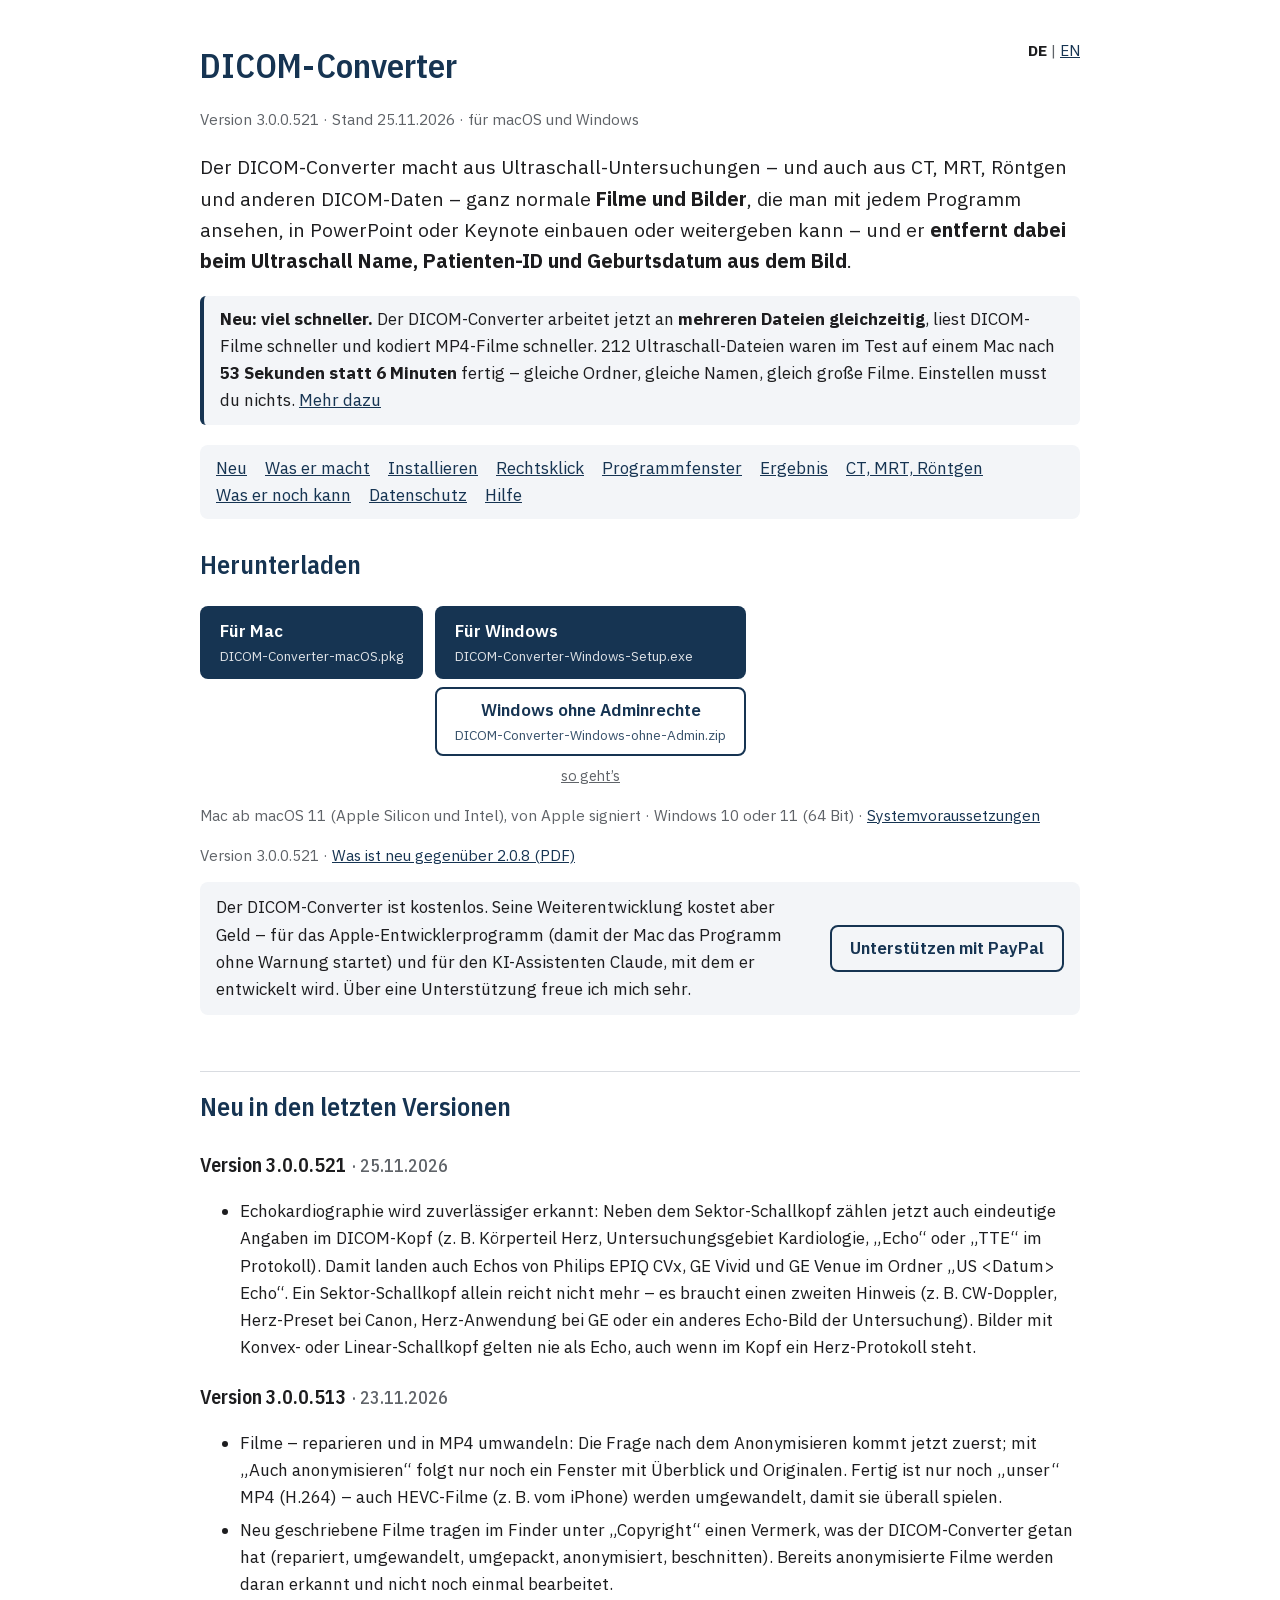
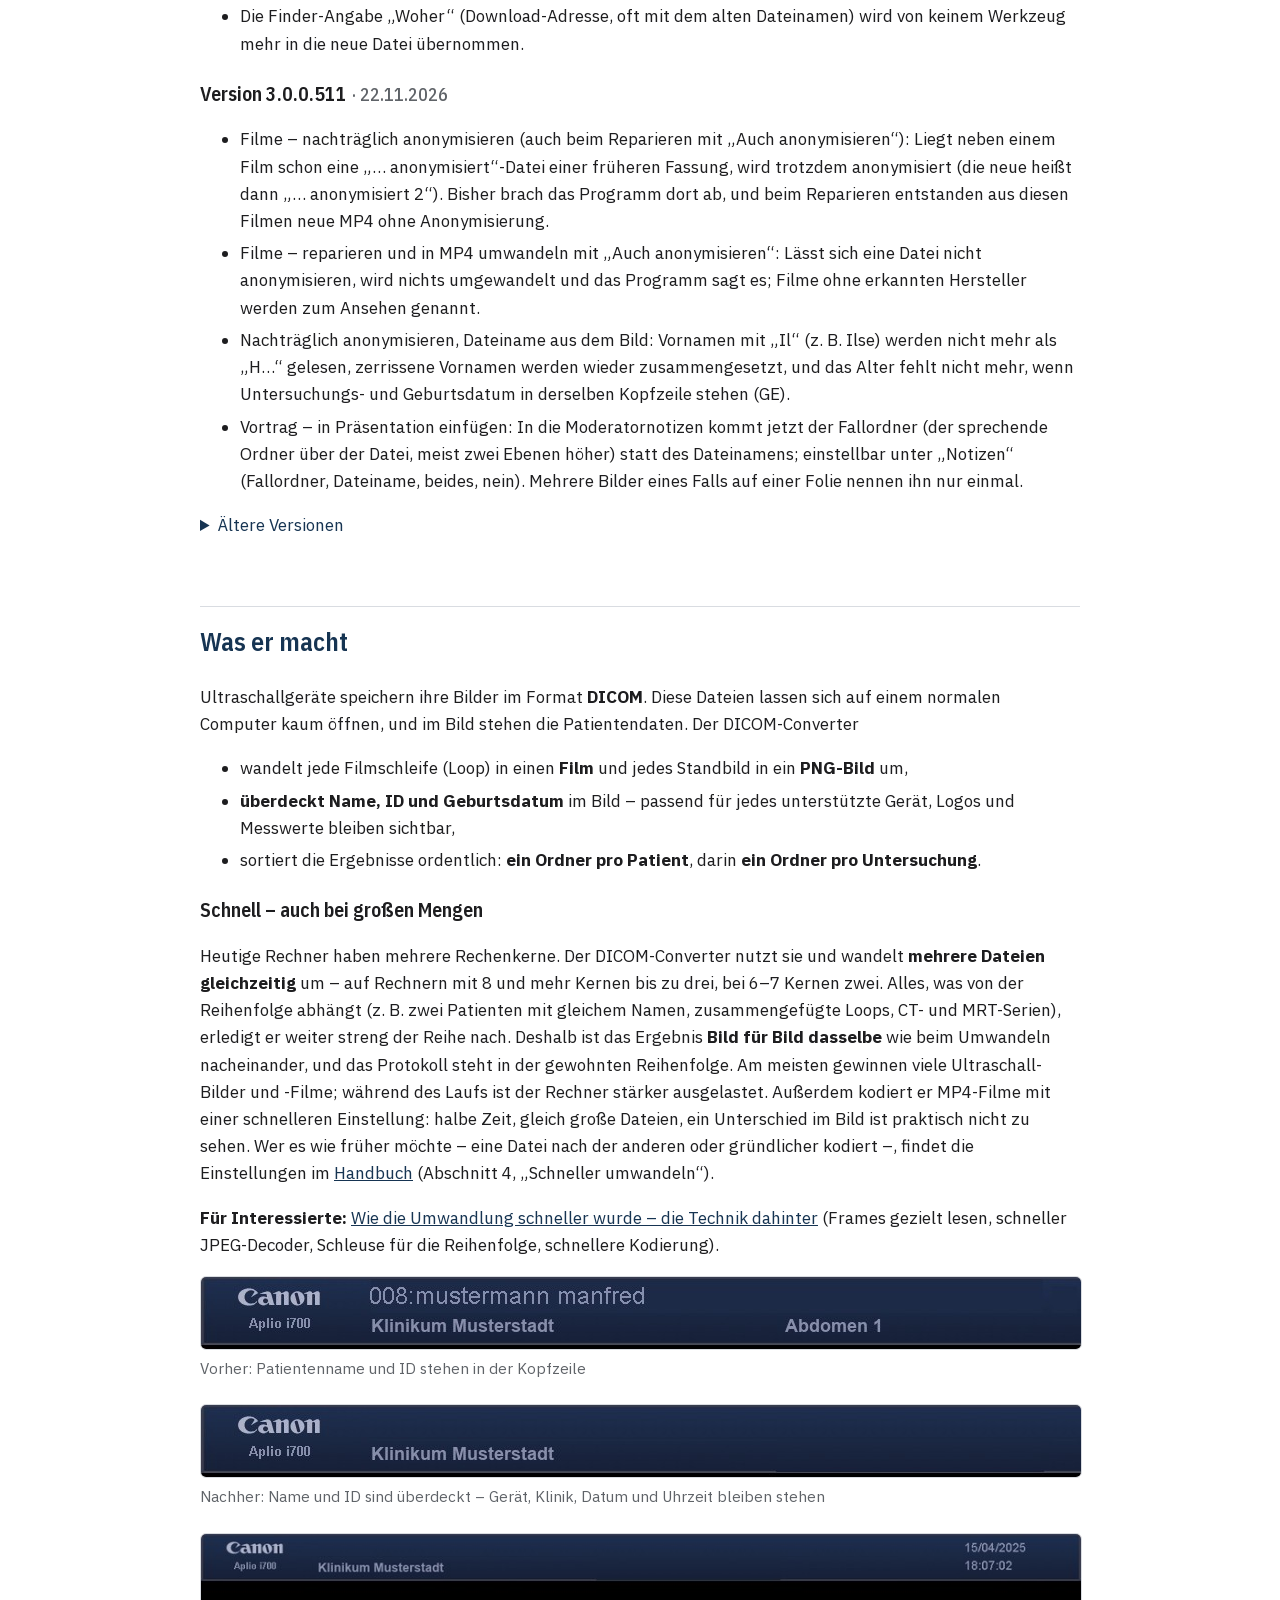
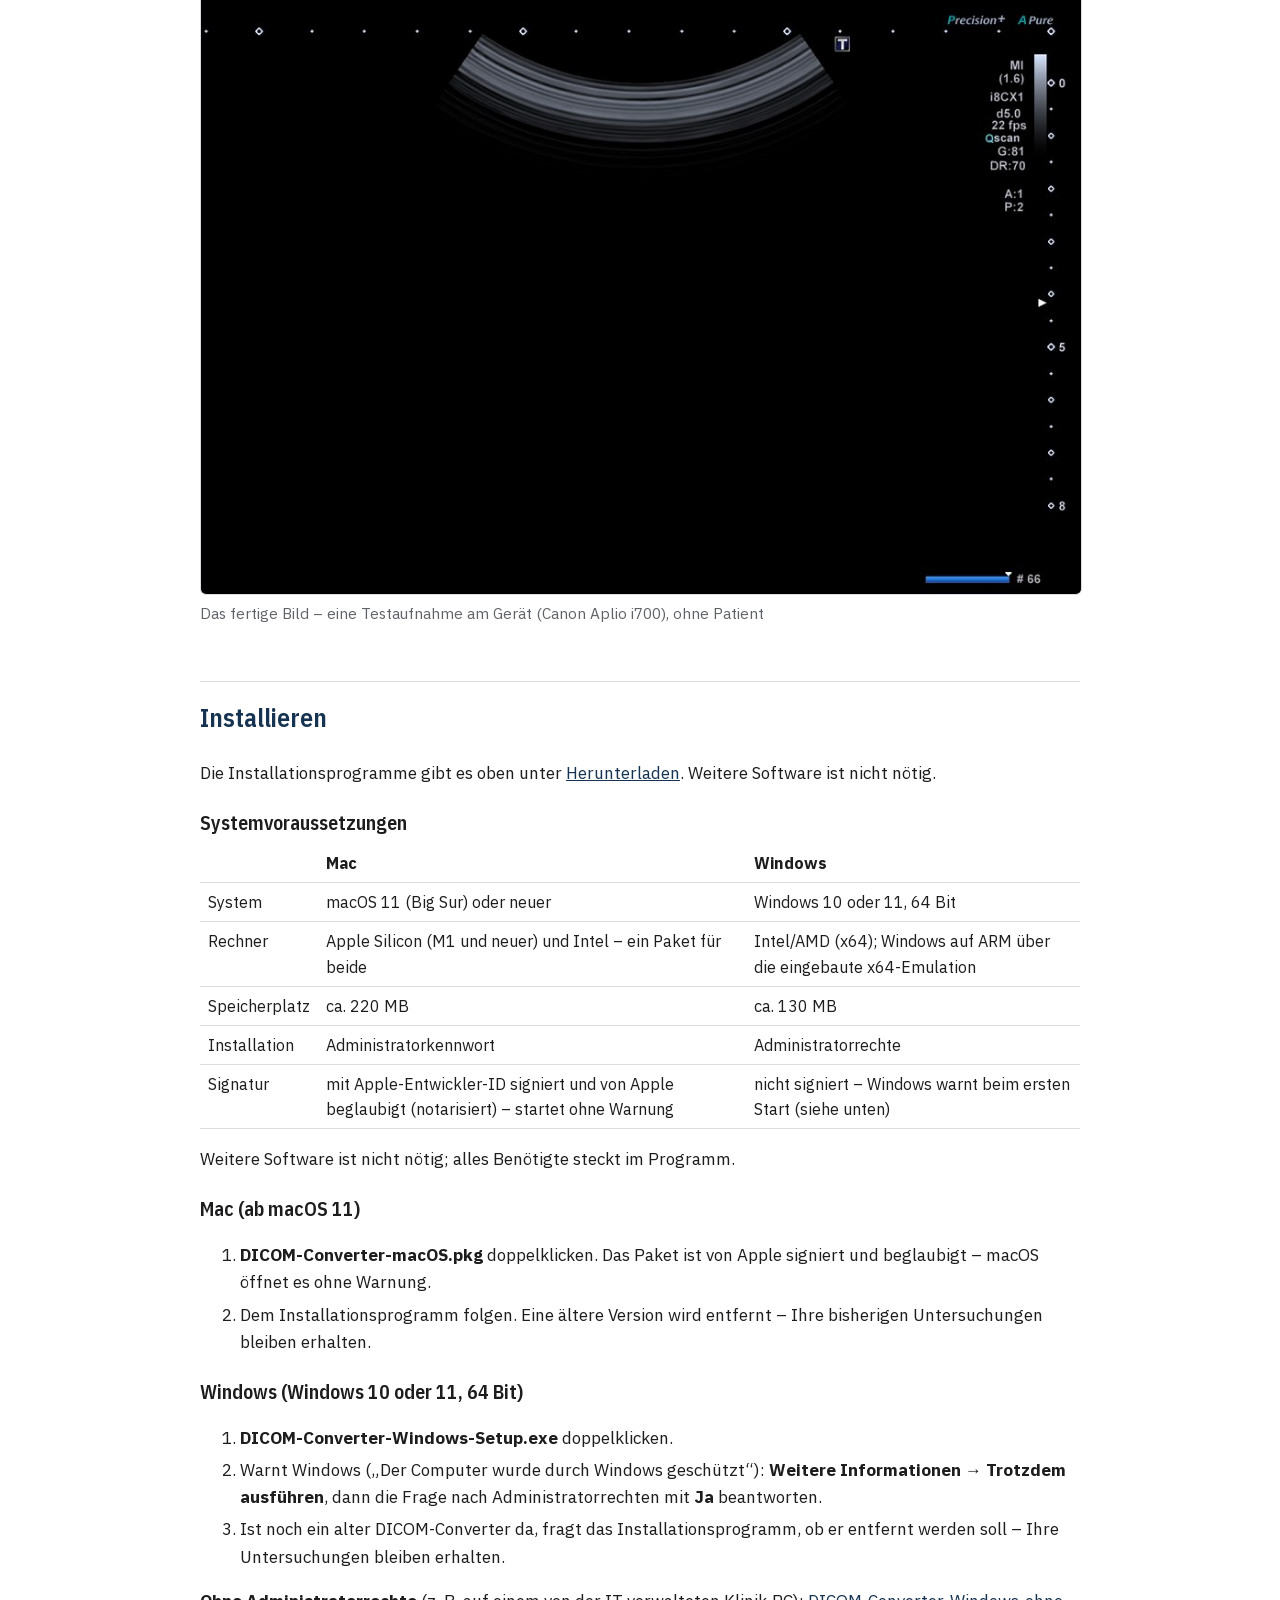
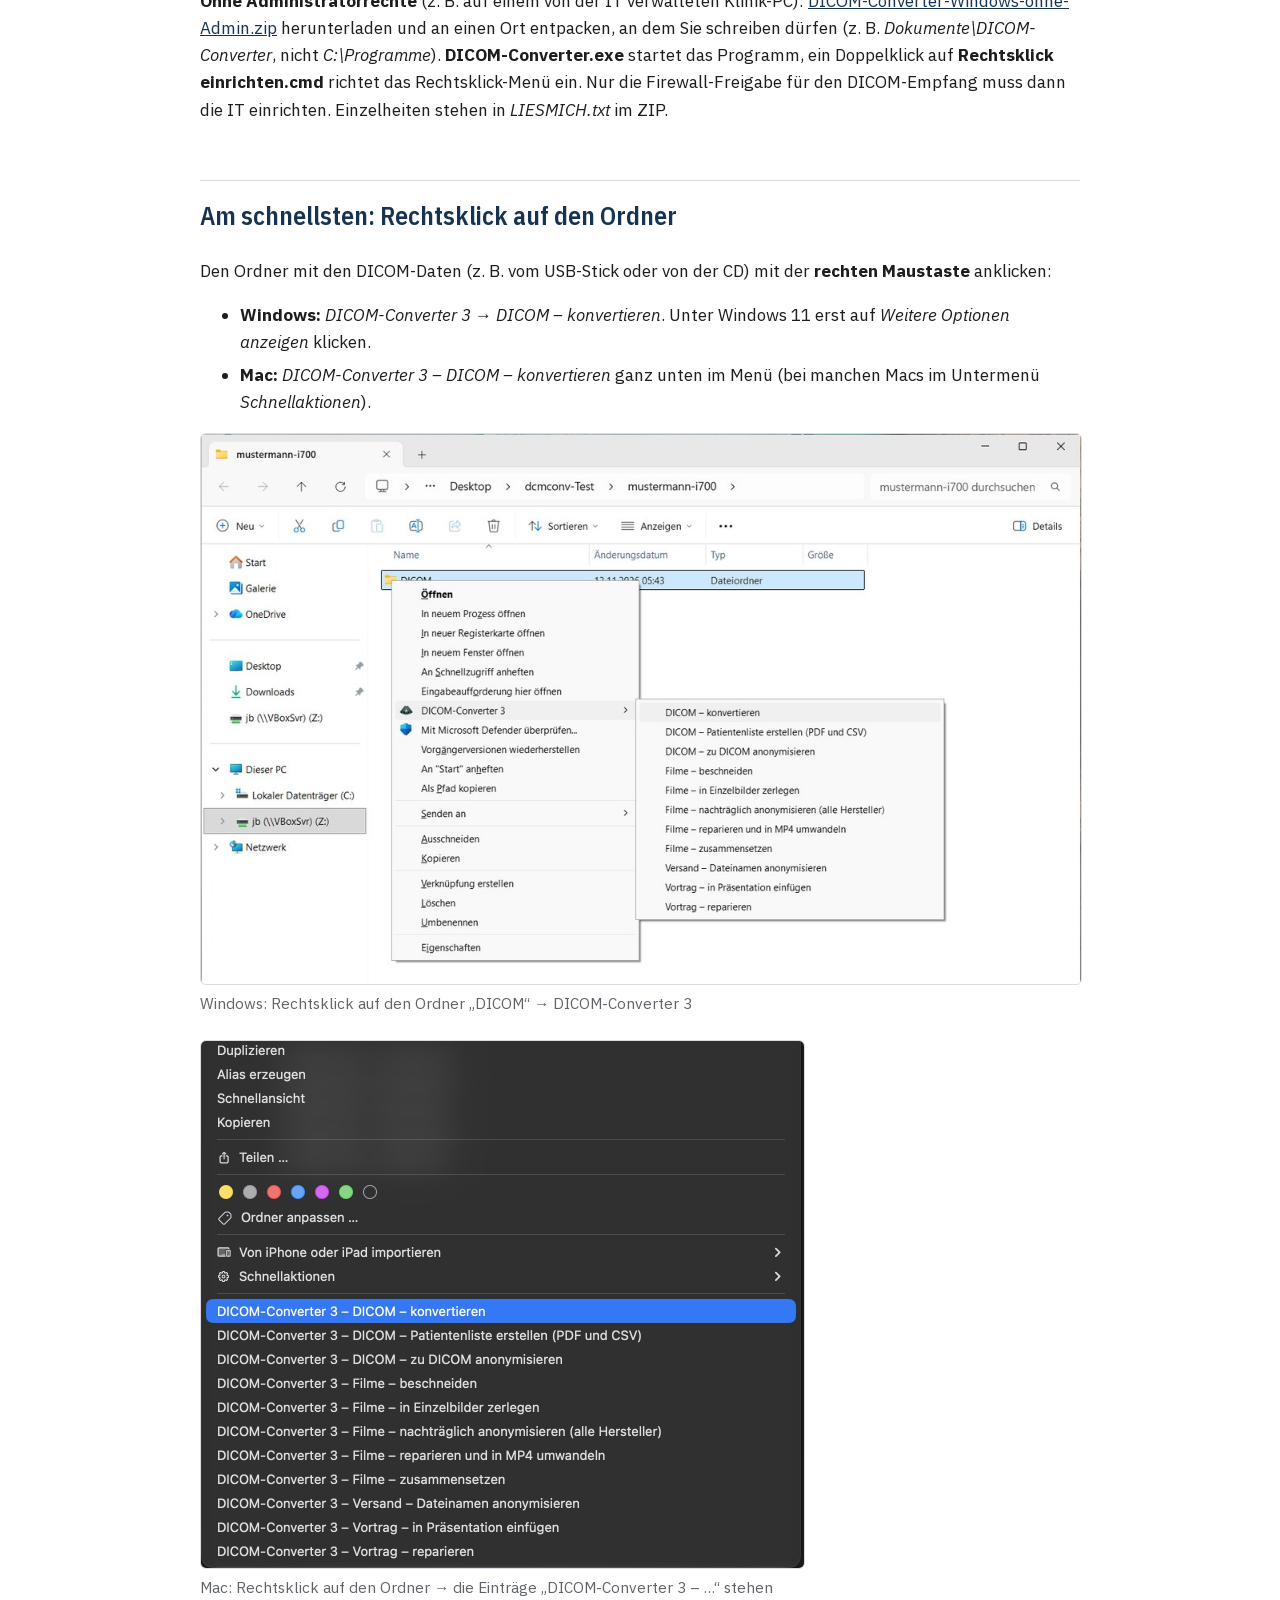
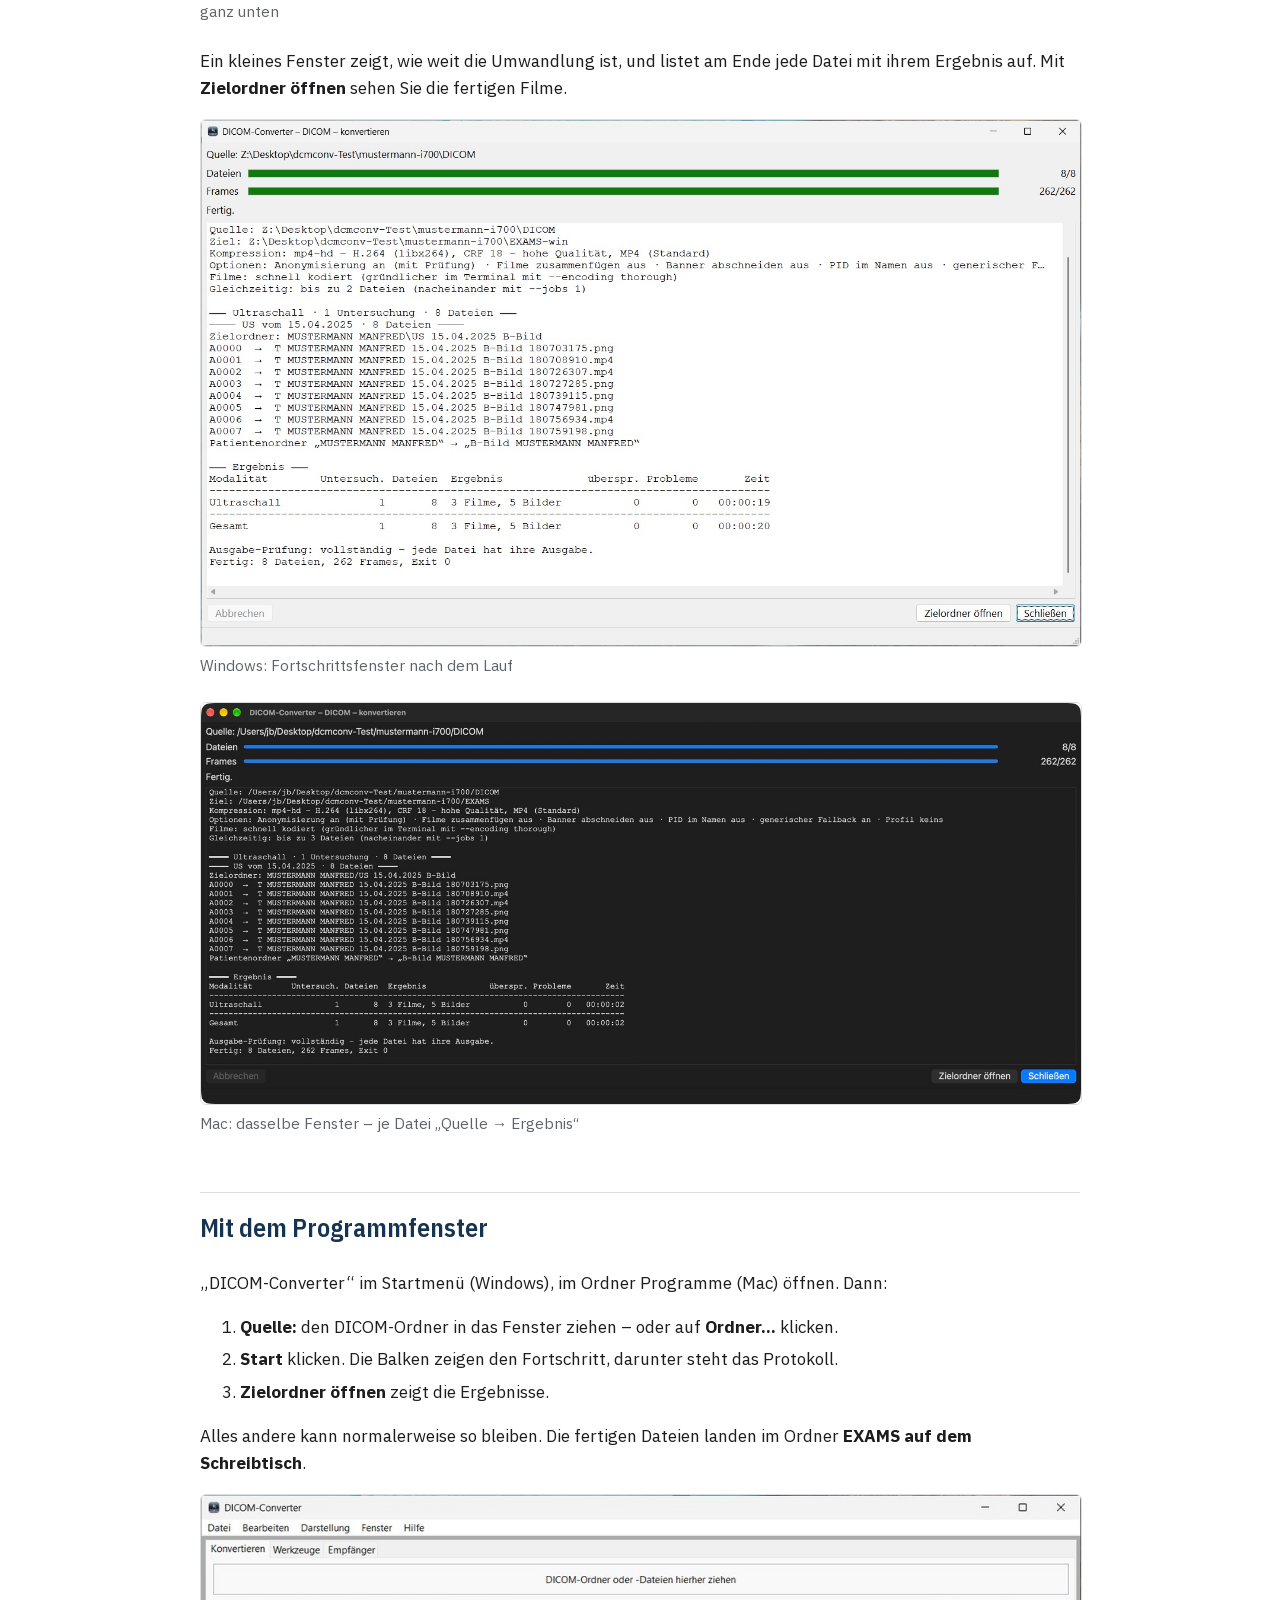
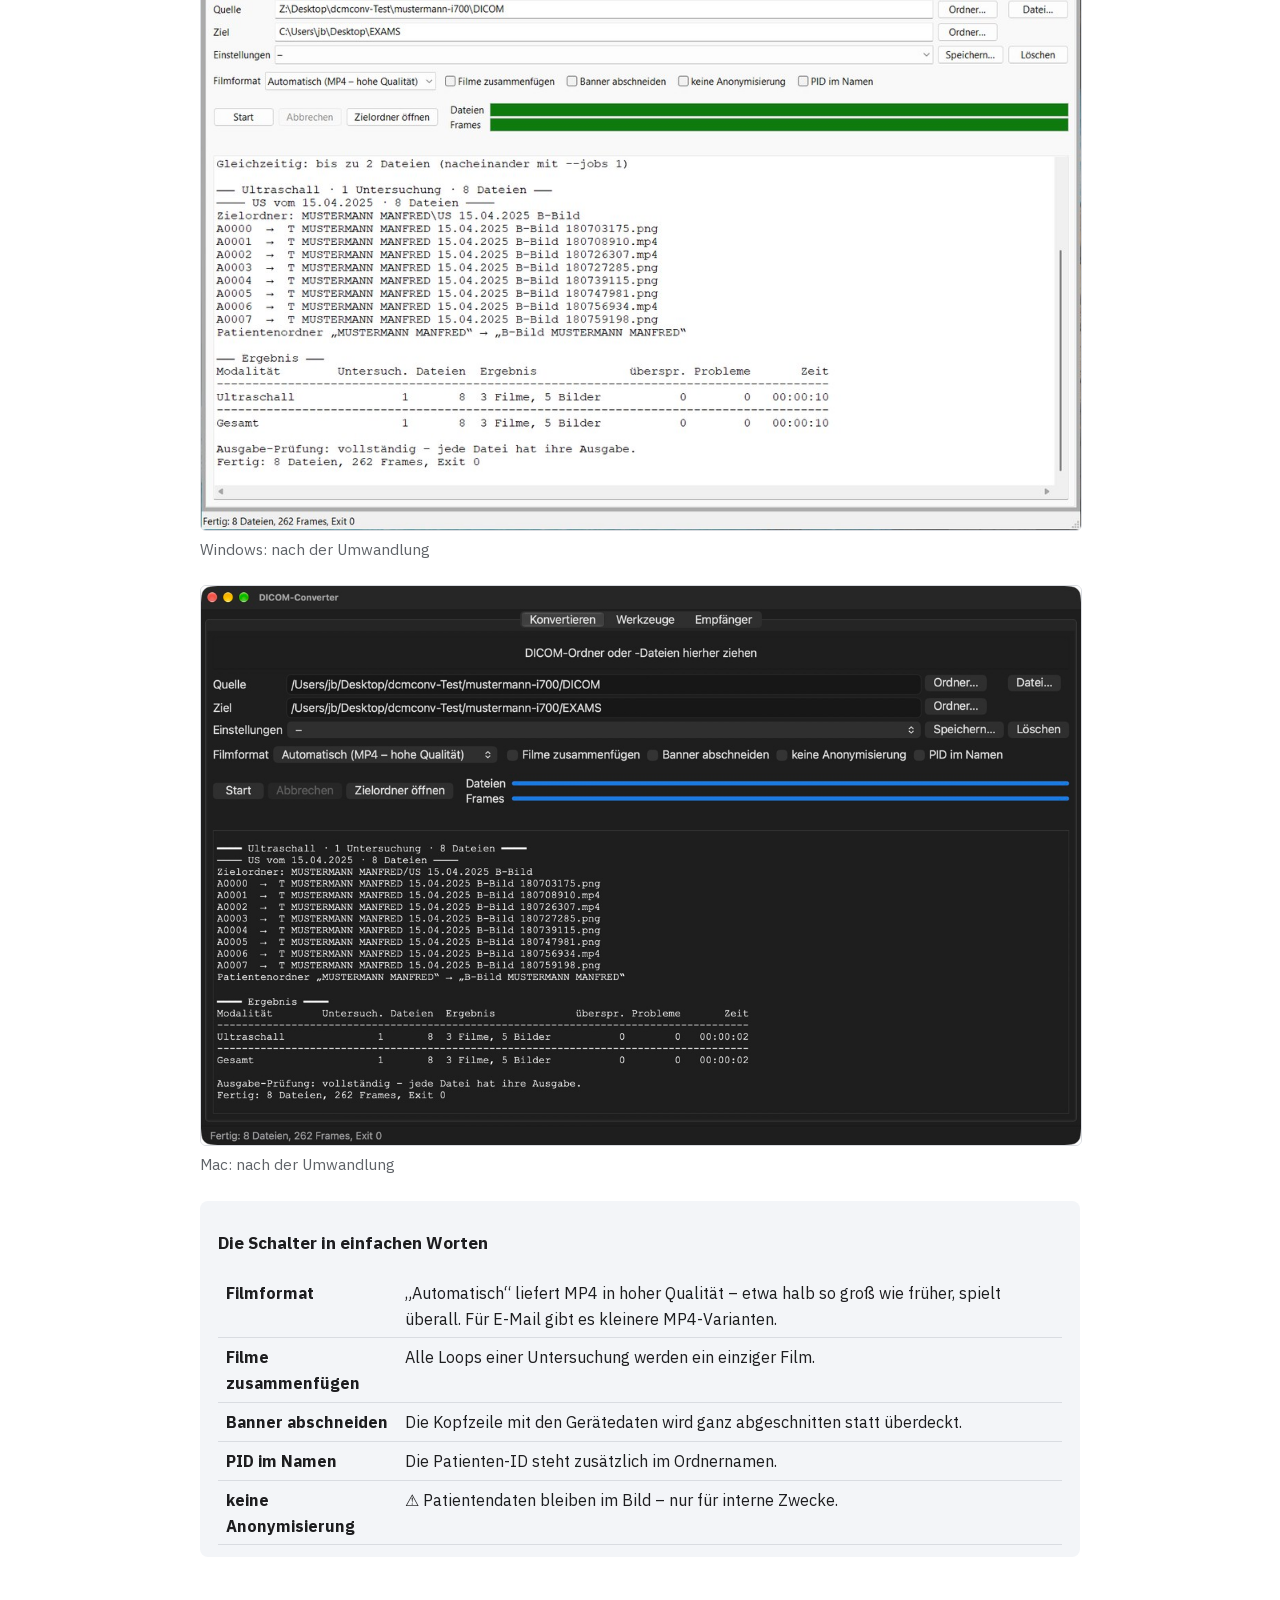
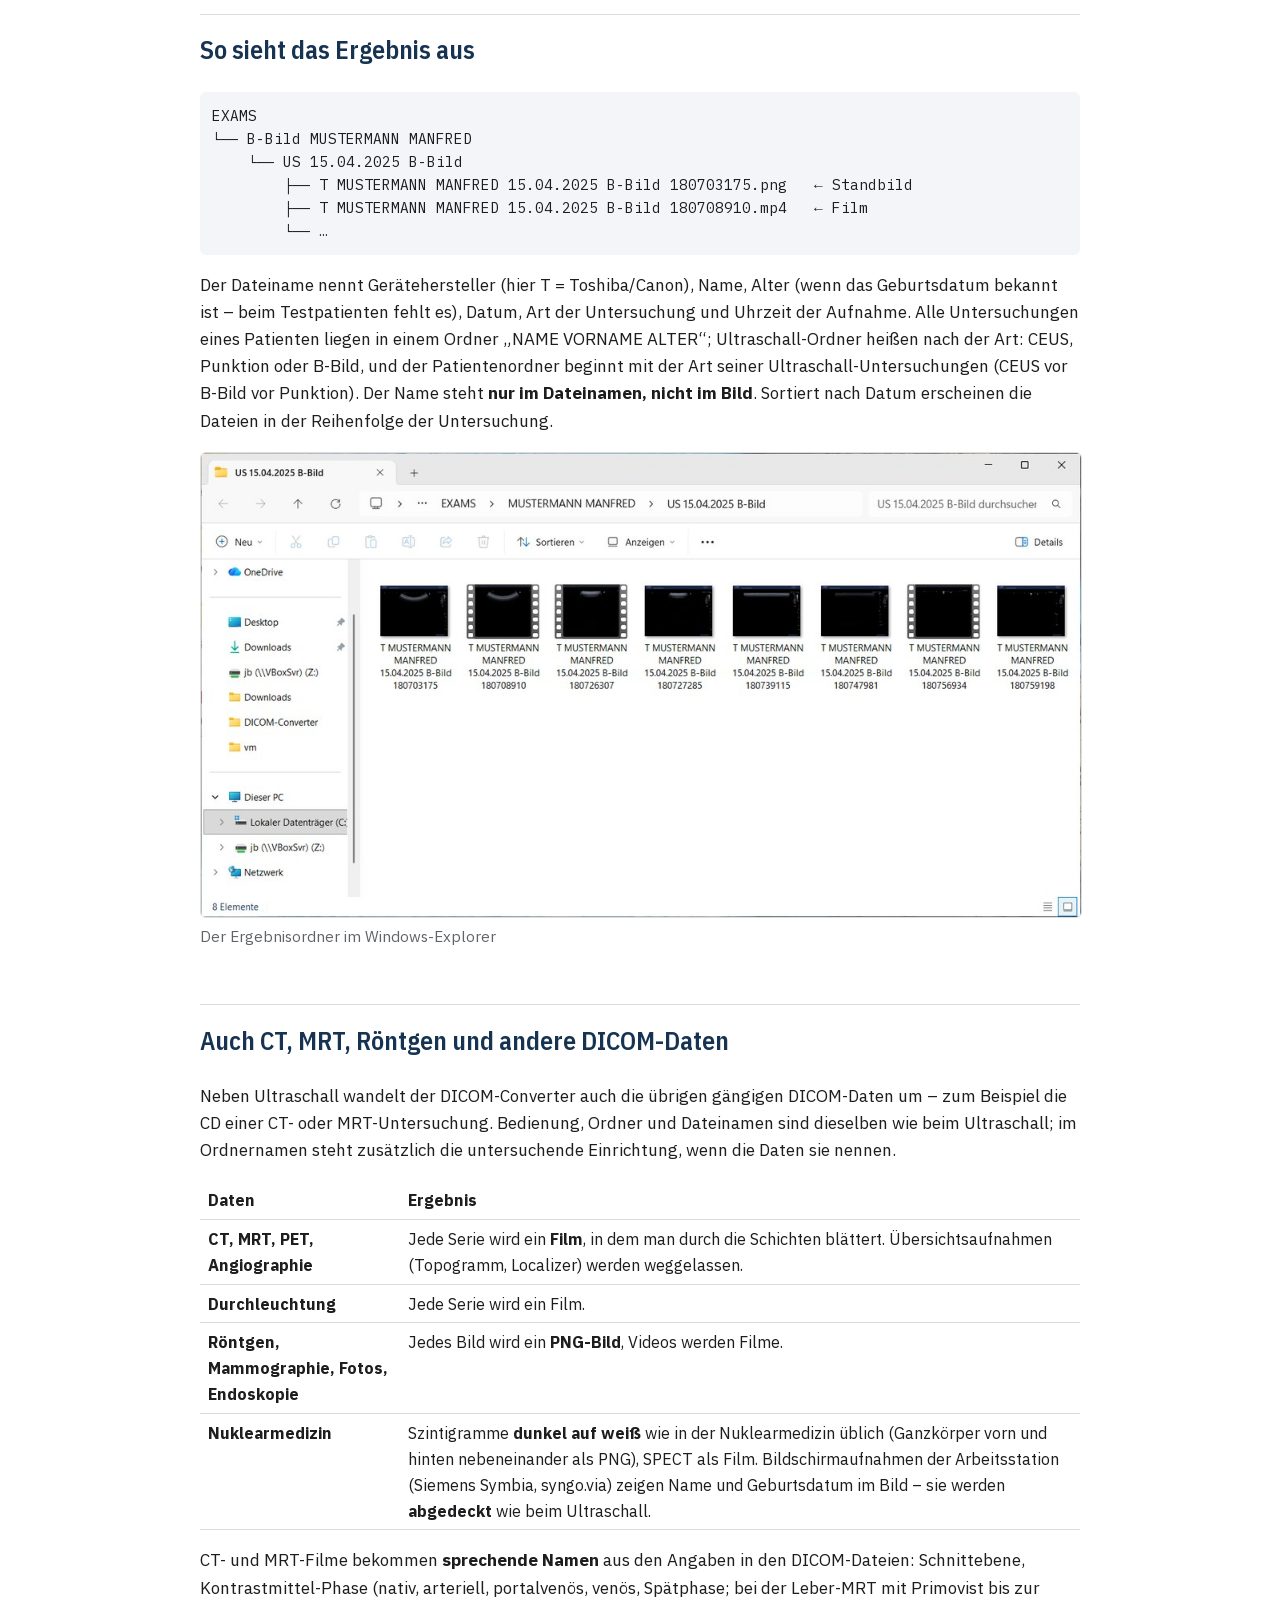
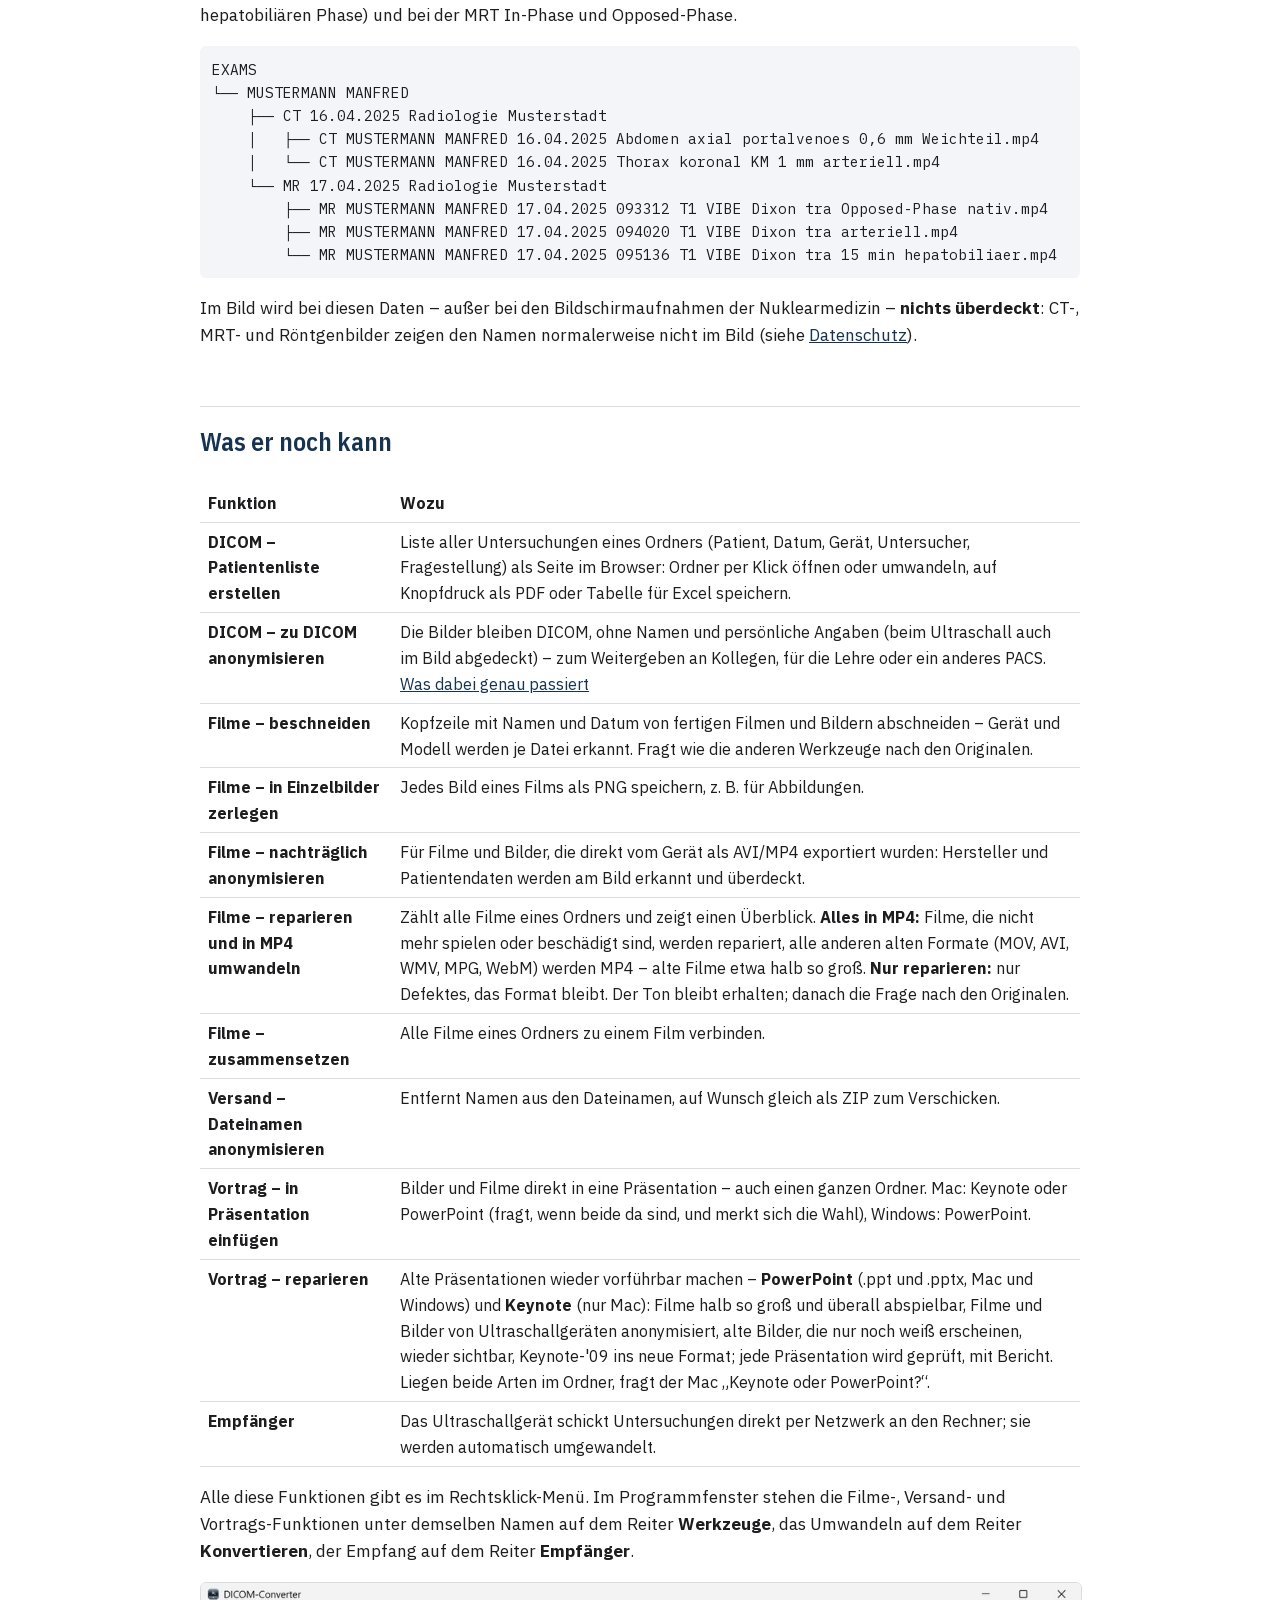
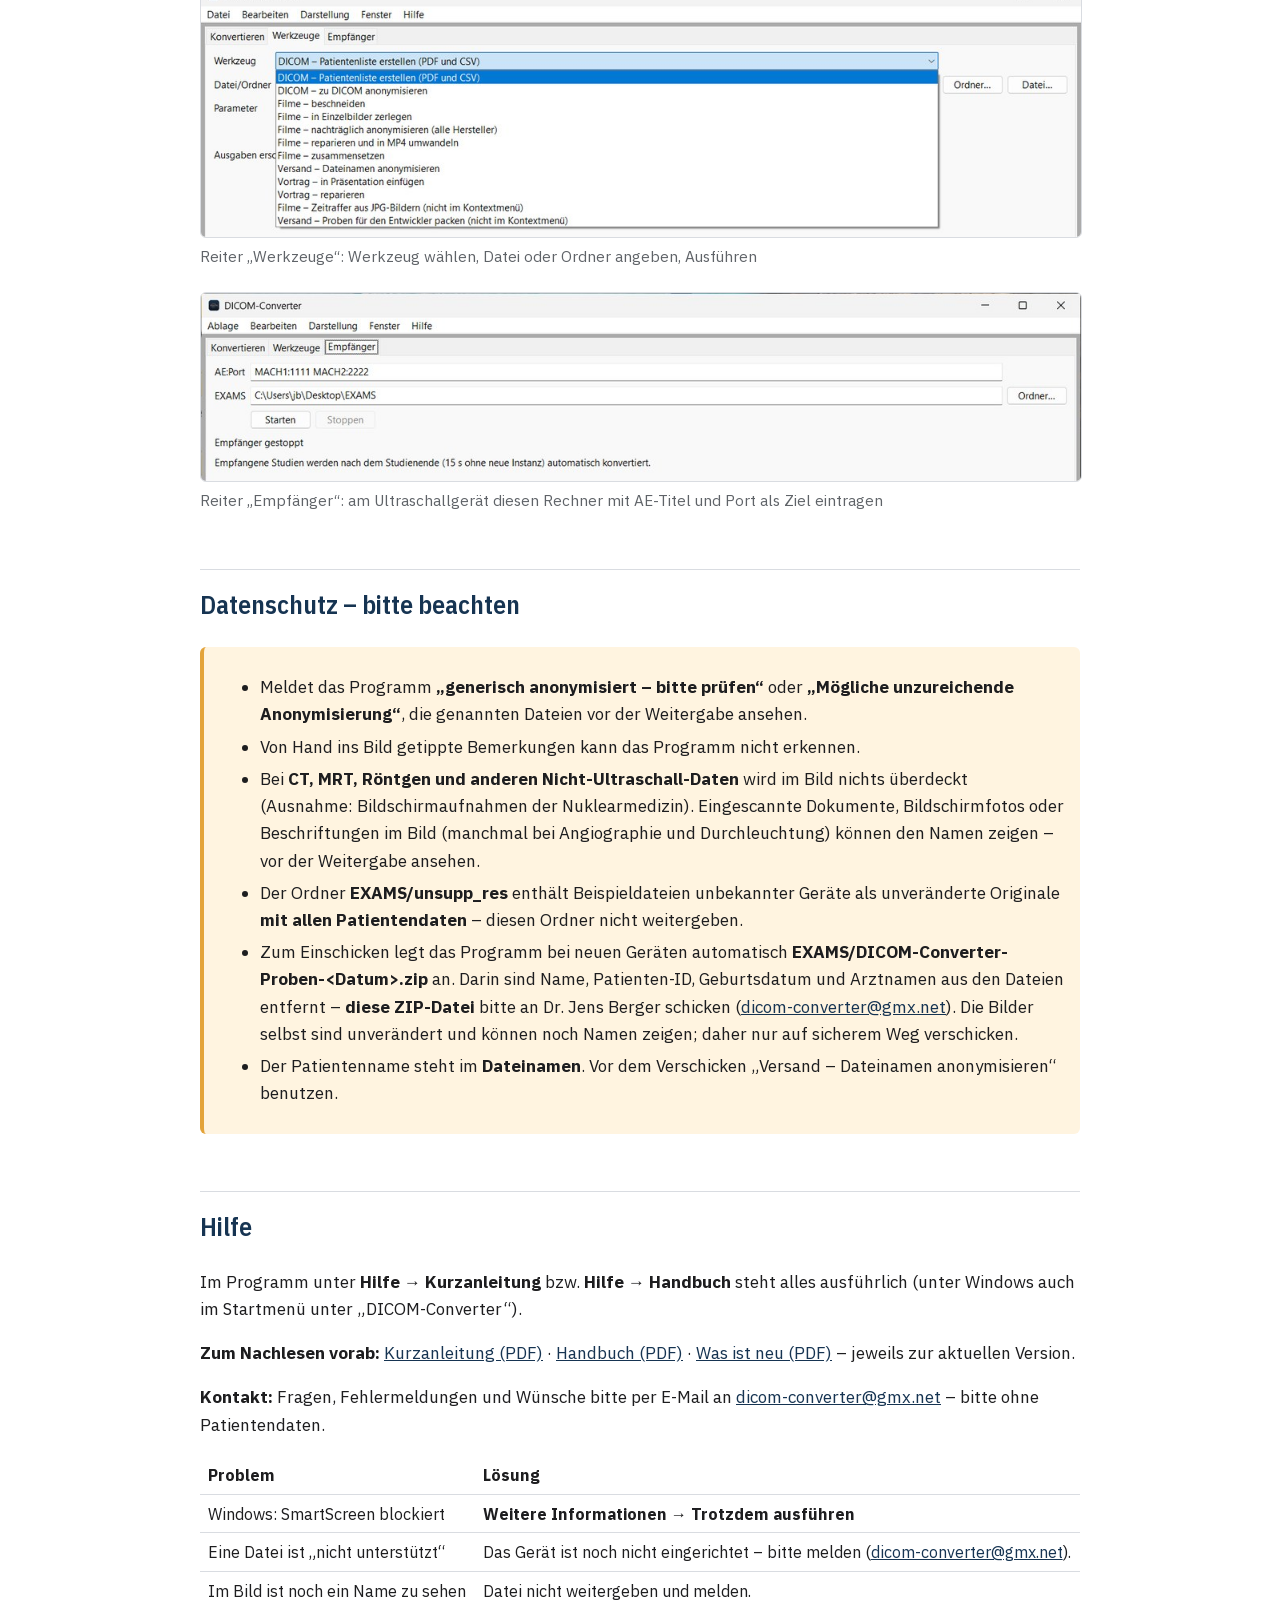
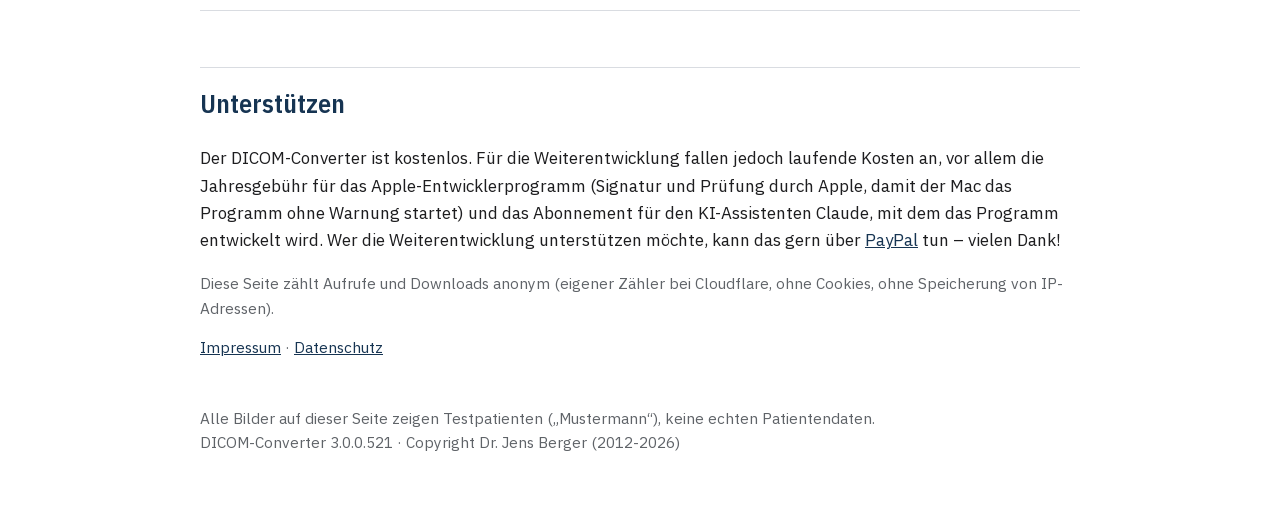
==== commit 0311fc91: "DICOM-Converter 3.0.0.521 (25.11.2026)" ====
--- a/index.html
+++ b/index.html
@@ -39,6 +39,10 @@
   .downloads { display: flex; flex-wrap: wrap; gap: 12px; margin: 16px 0 8px; }
   .button { display: inline-block; background: var(--accent); color: var(--bg); text-decoration: none; font-weight: 600; border-radius: 8px; padding: 12px 20px; }
   .button small { display: block; font-weight: 400; font-size: 0.8em; opacity: 0.85; }
+  .downloads { align-items: flex-start; }
+  .dl-col { display: flex; flex-direction: column; gap: 8px; }
+  .dl-col .button.secondary { white-space: normal; text-align: center; }
+  .dl-how { font-size: 0.85em; text-align: center; }
   .button.secondary { background: transparent; color: var(--accent); border: 2px solid var(--accent); padding: 8px 18px; white-space: nowrap; }
   .support { display: flex; flex-wrap: wrap; align-items: center; gap: 12px 20px; background: var(--box); border-radius: 8px; padding: 12px 16px; margin: 14px 0 4px; }
   .support span { flex: 1 1 320px; }
@@ -87,9 +91,12 @@
 <h2 id="download" style="border-top:0; margin-top:1em; padding-top:0">Herunterladen</h2>
 <div class="downloads">
   <a class="button" href="https://github.com/jensberger-dev/dicom-converter/releases/latest/download/DICOM-Converter-macOS.pkg" data-klick="download-macos">Für Mac<small>DICOM-Converter-macOS.pkg</small></a>
-  <a class="button" href="https://github.com/jensberger-dev/dicom-converter/releases/latest/download/DICOM-Converter-Windows-Setup.exe" data-klick="download-windows">Für Windows<small>DICOM-Converter-Windows-Setup.exe</small></a>
+  <div class="dl-col">
+    <a class="button" href="https://github.com/jensberger-dev/dicom-converter/releases/latest/download/DICOM-Converter-Windows-Setup.exe" data-klick="download-windows">Für Windows<small>DICOM-Converter-Windows-Setup.exe</small></a>
+    <a class="button secondary" href="https://github.com/jensberger-dev/dicom-converter/releases/latest/download/DICOM-Converter-Windows-ohne-Admin.zip" data-klick="download-windows">Windows ohne Adminrechte<small>DICOM-Converter-Windows-ohne-Admin.zip</small></a>
+    <a class="muted dl-how" href="#windows-zip">so geht’s</a>
   </div>
-<p class="muted">Windows ohne Administratorrechte (z.&nbsp;B. von der IT verwalteter Klinik-PC): <a href="https://github.com/jensberger-dev/dicom-converter/releases/latest/download/DICOM-Converter-Windows-ohne-Admin.zip" data-klick="download-windows">ZIP-Fassung</a> – entpacken und starten (<a href="#windows-zip">so geht’s</a>)</p>
+  </div>
 <p class="muted">Mac ab macOS 11 (Apple Silicon und Intel), von Apple signiert · Windows 10 oder 11 (64 Bit) · <a href="#voraussetzungen">Systemvoraussetzungen</a></p>
 <p class="muted">Version 3.0.0.521 · <a href="https://github.com/jensberger-dev/dicom-converter/releases/latest/download/DICOM-Converter-Neuerungen.pdf" data-klick="download-neuerungen">Was ist neu gegenüber 2.0.8 (PDF)</a></p>
 <div class="support">
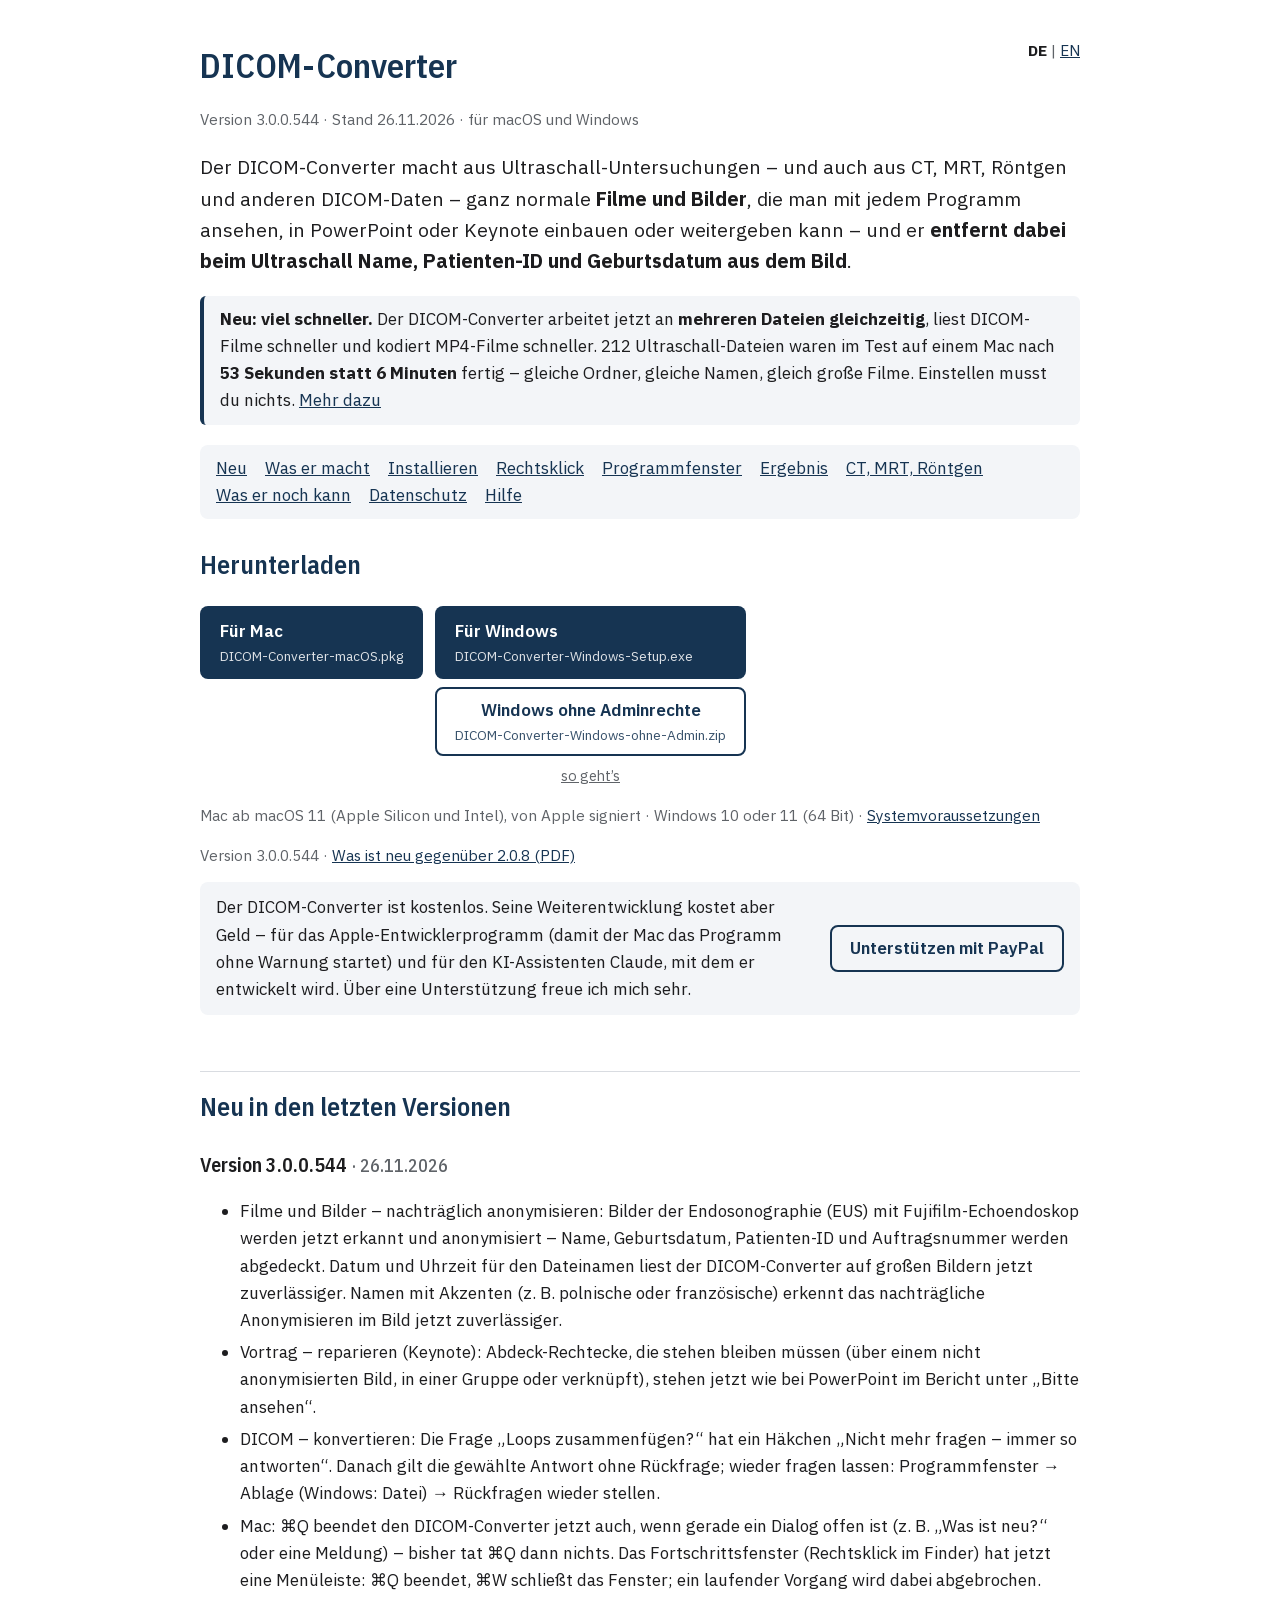
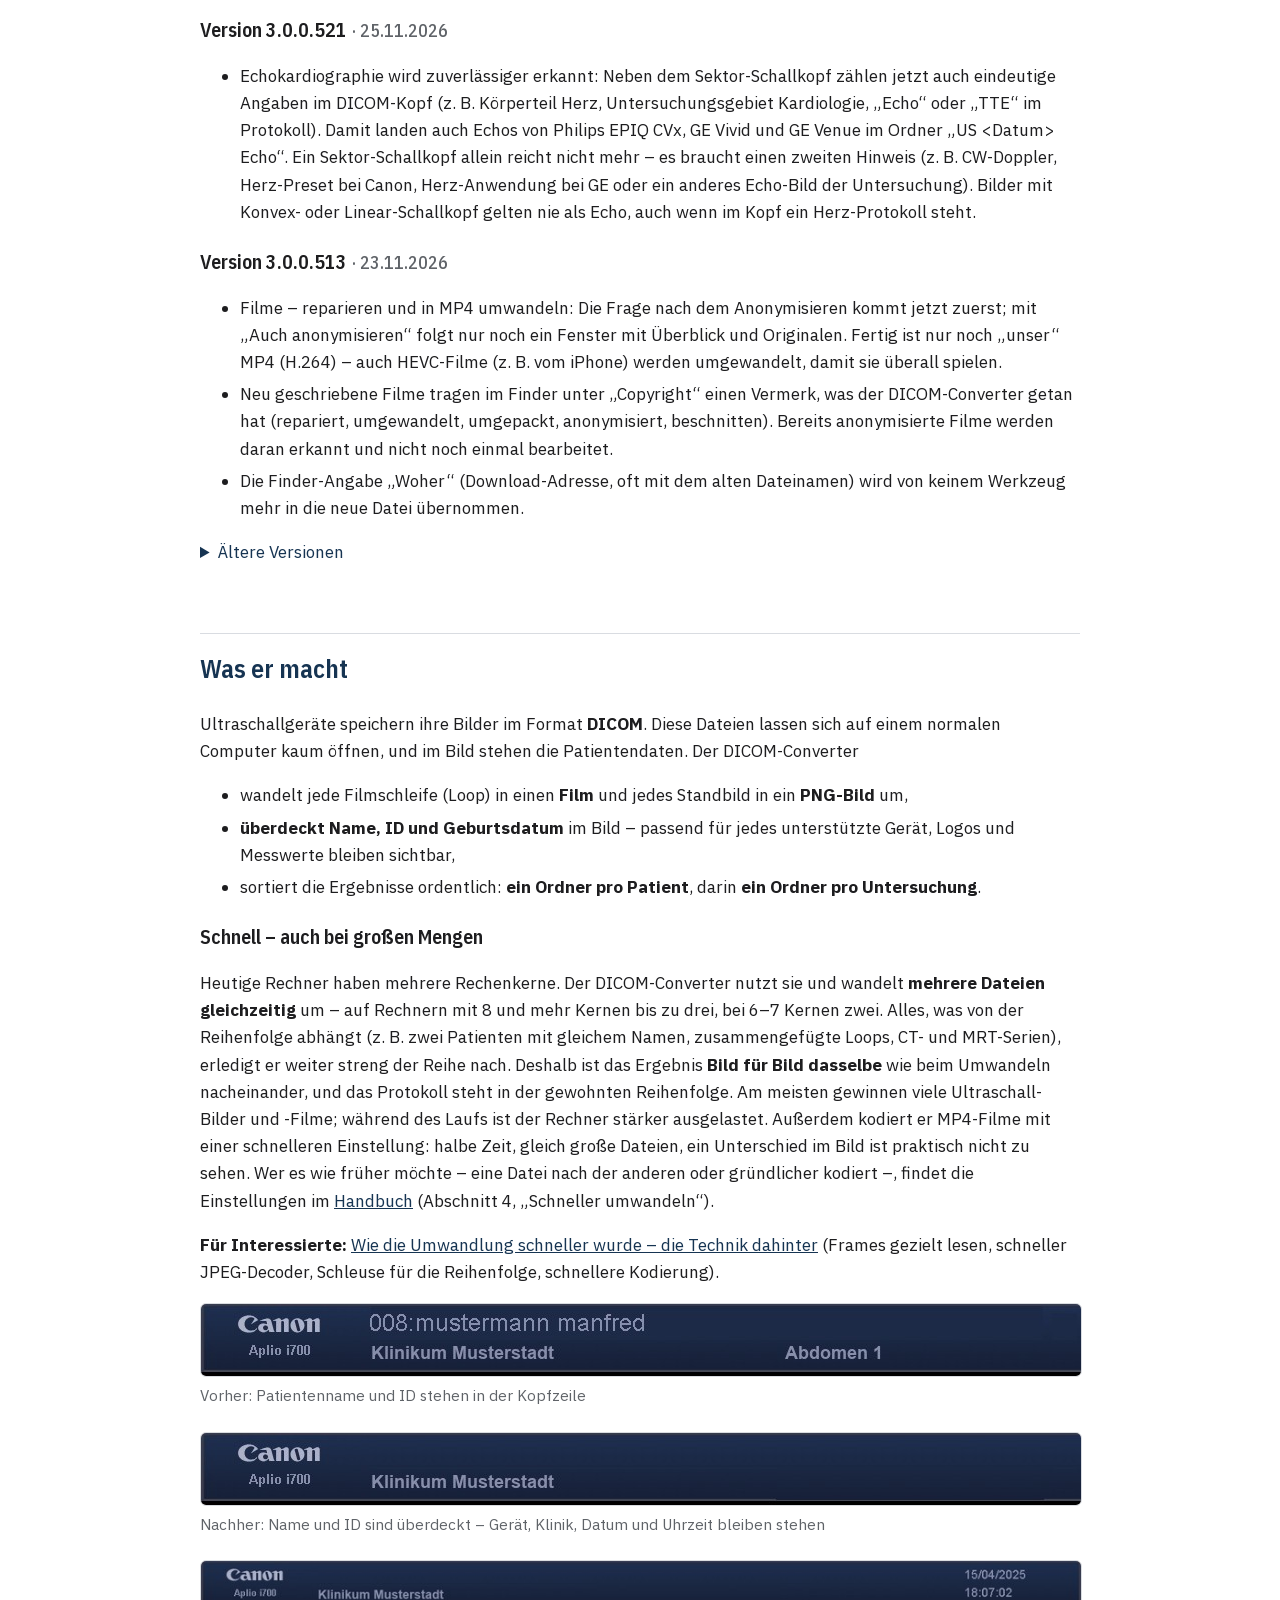
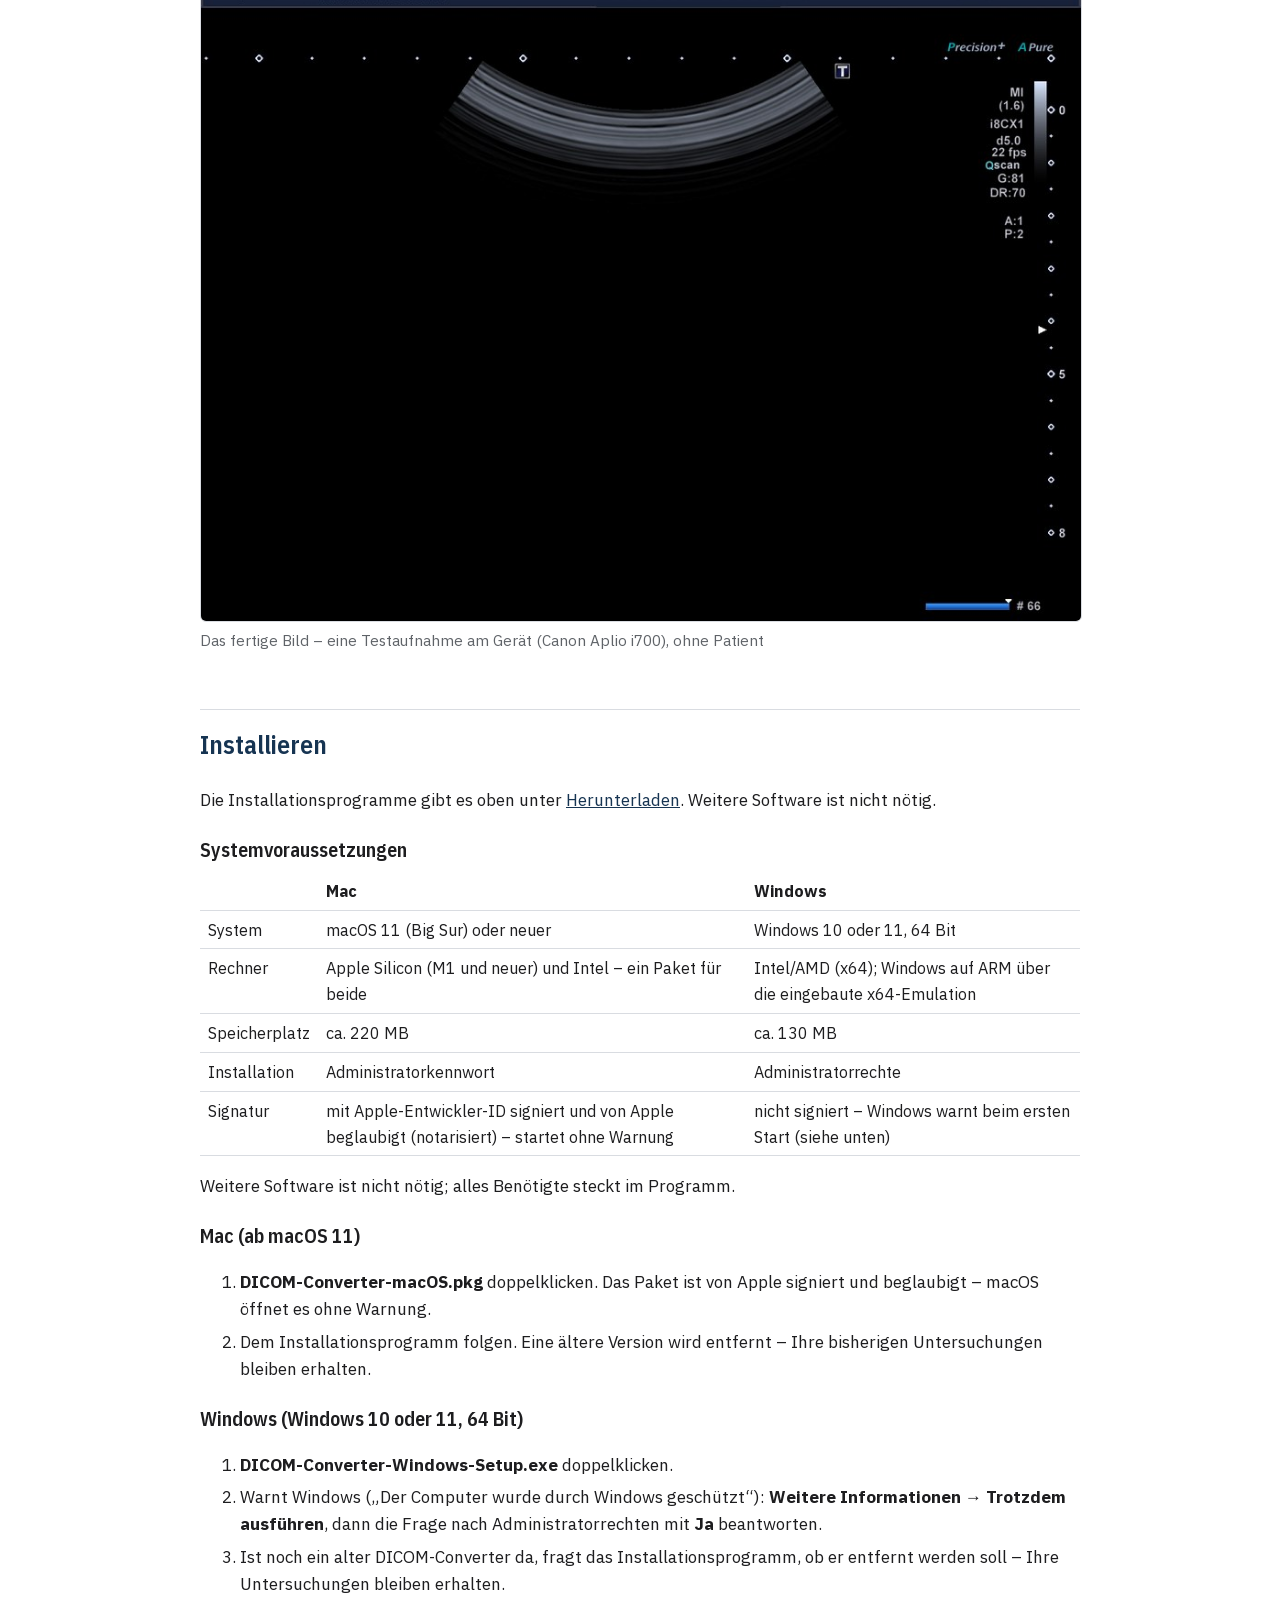
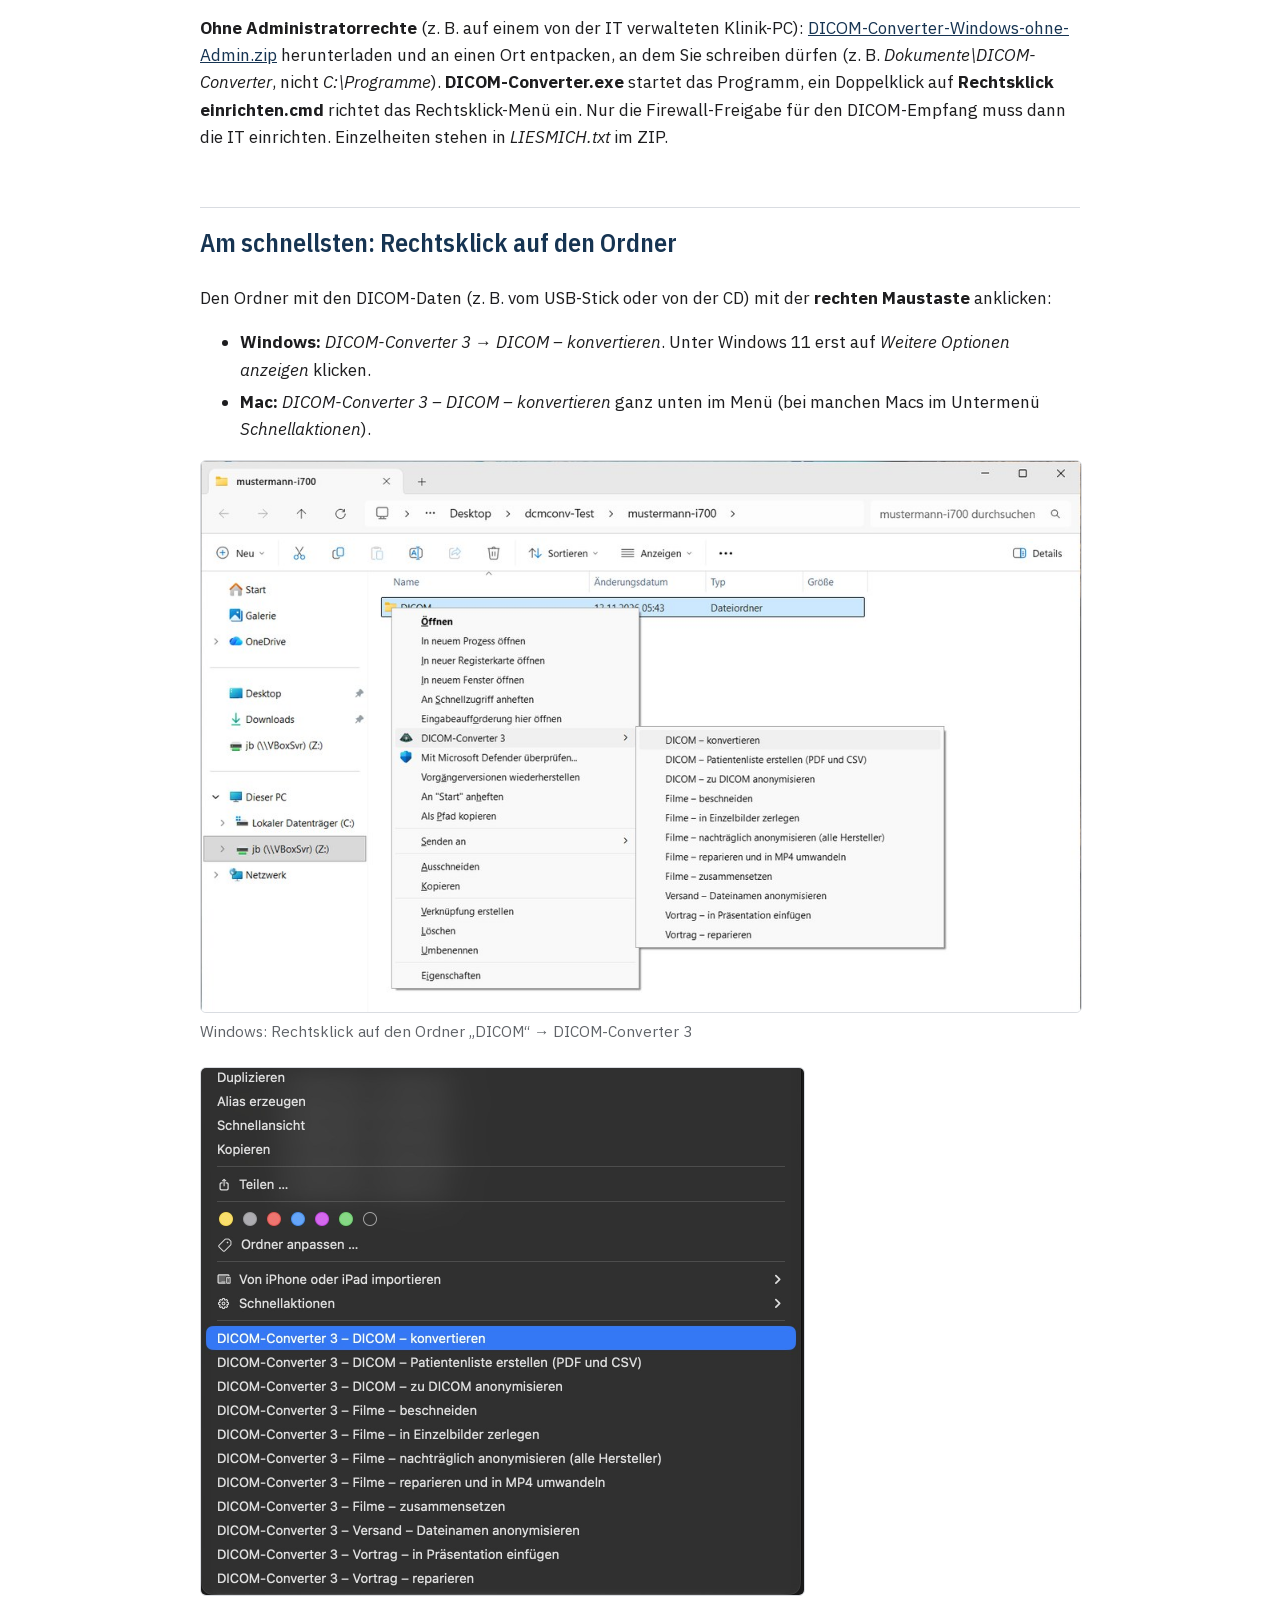
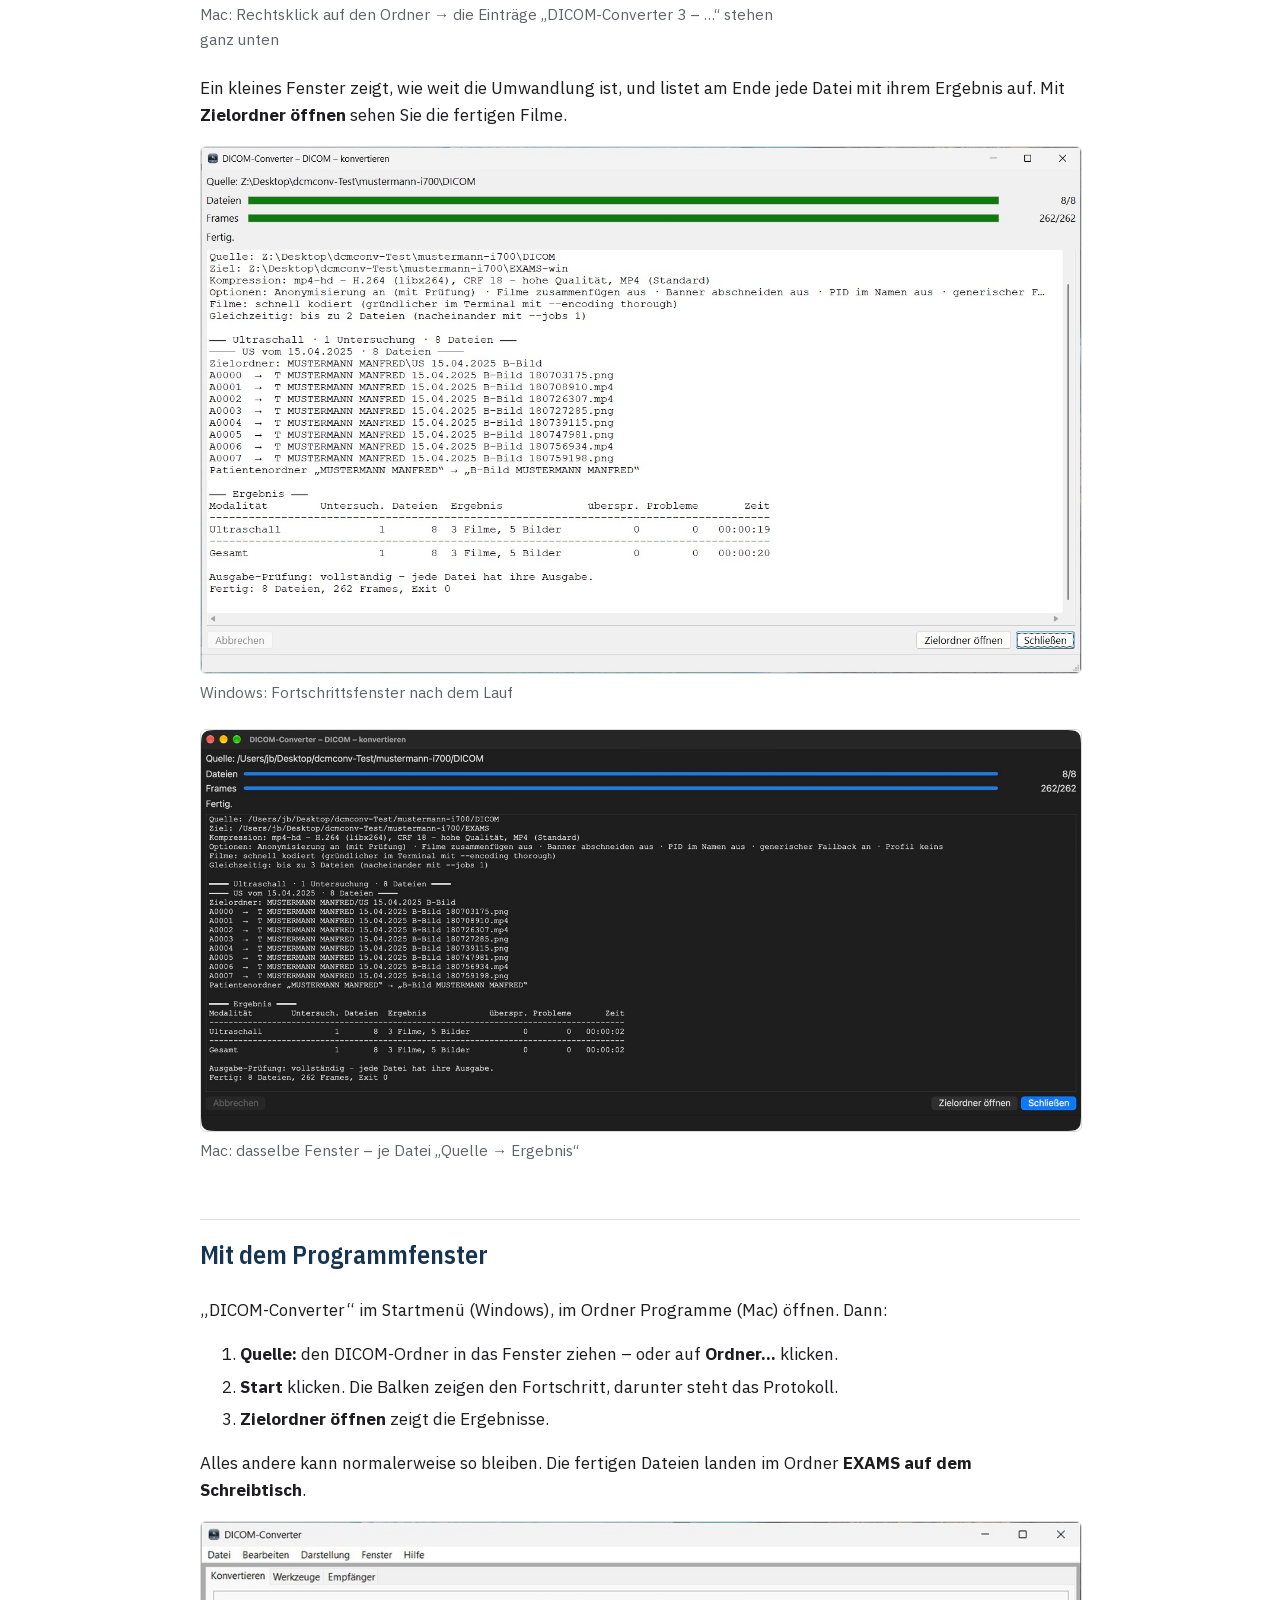
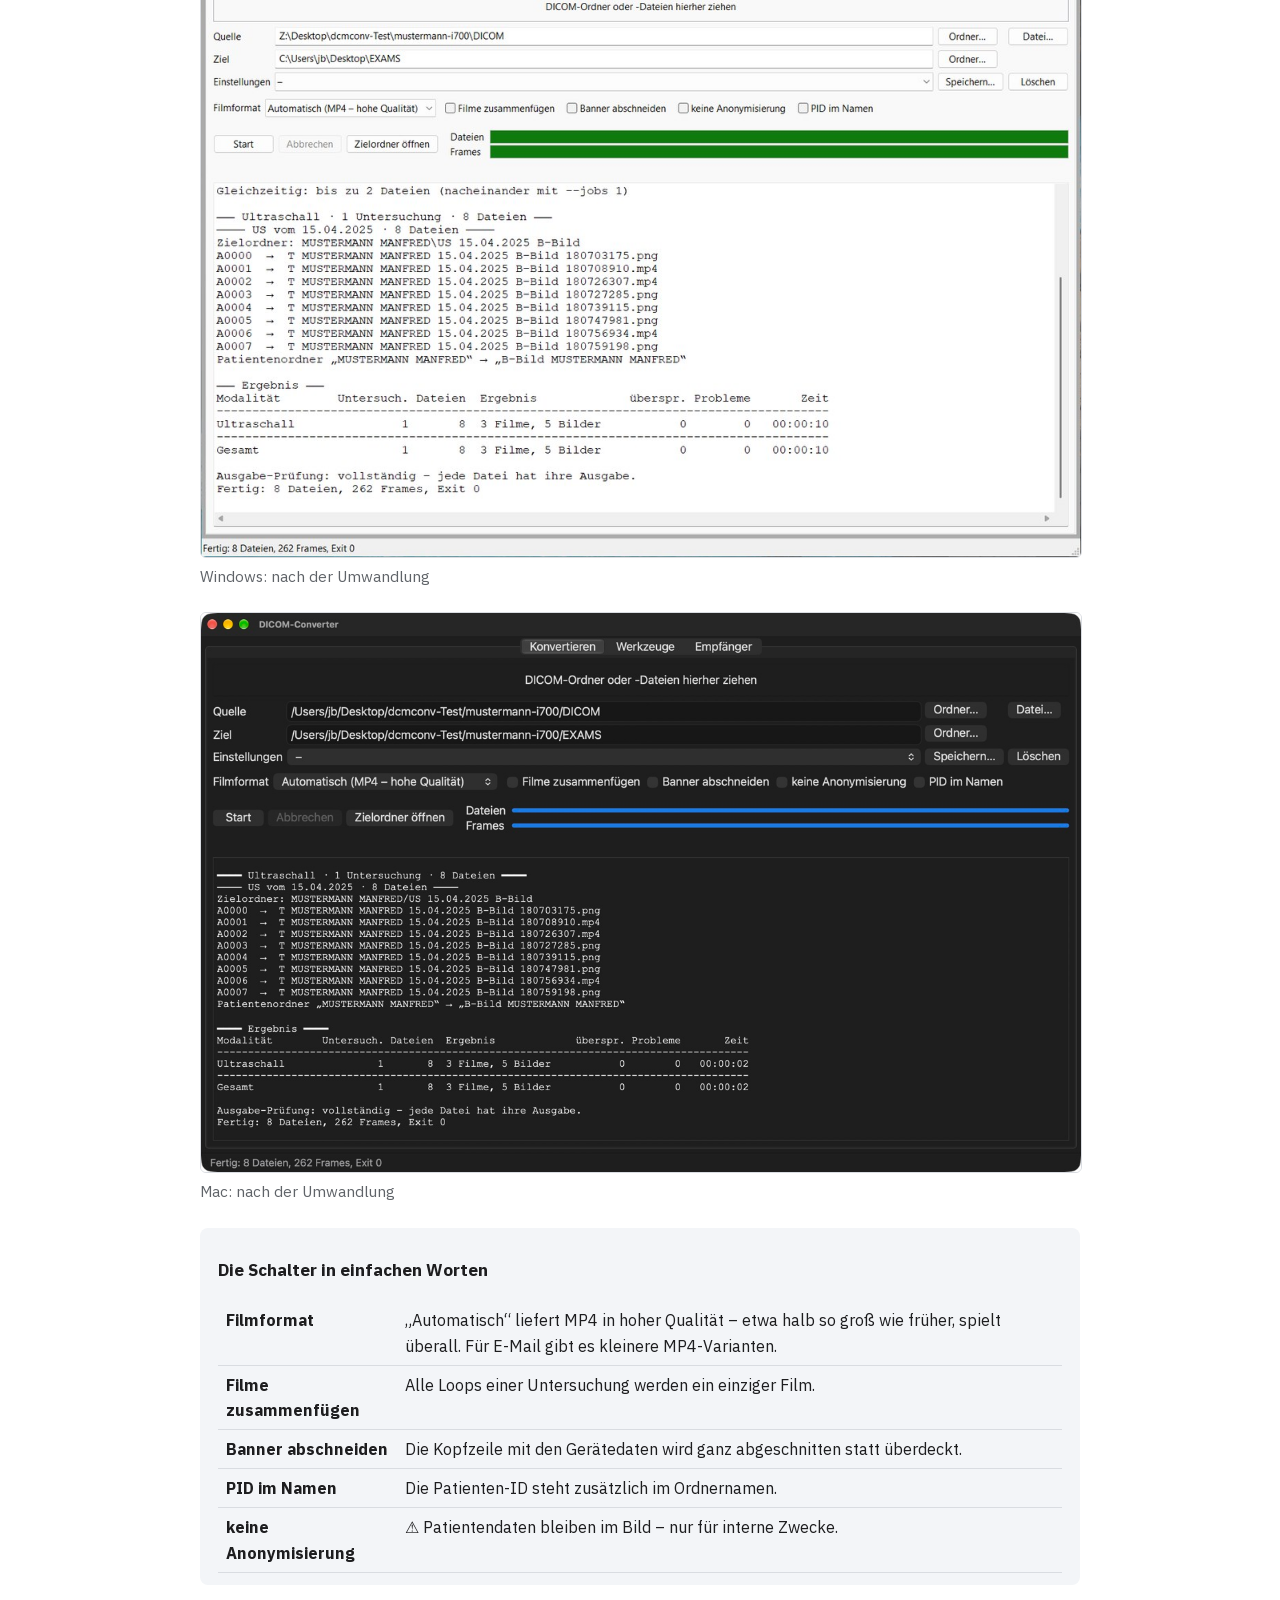
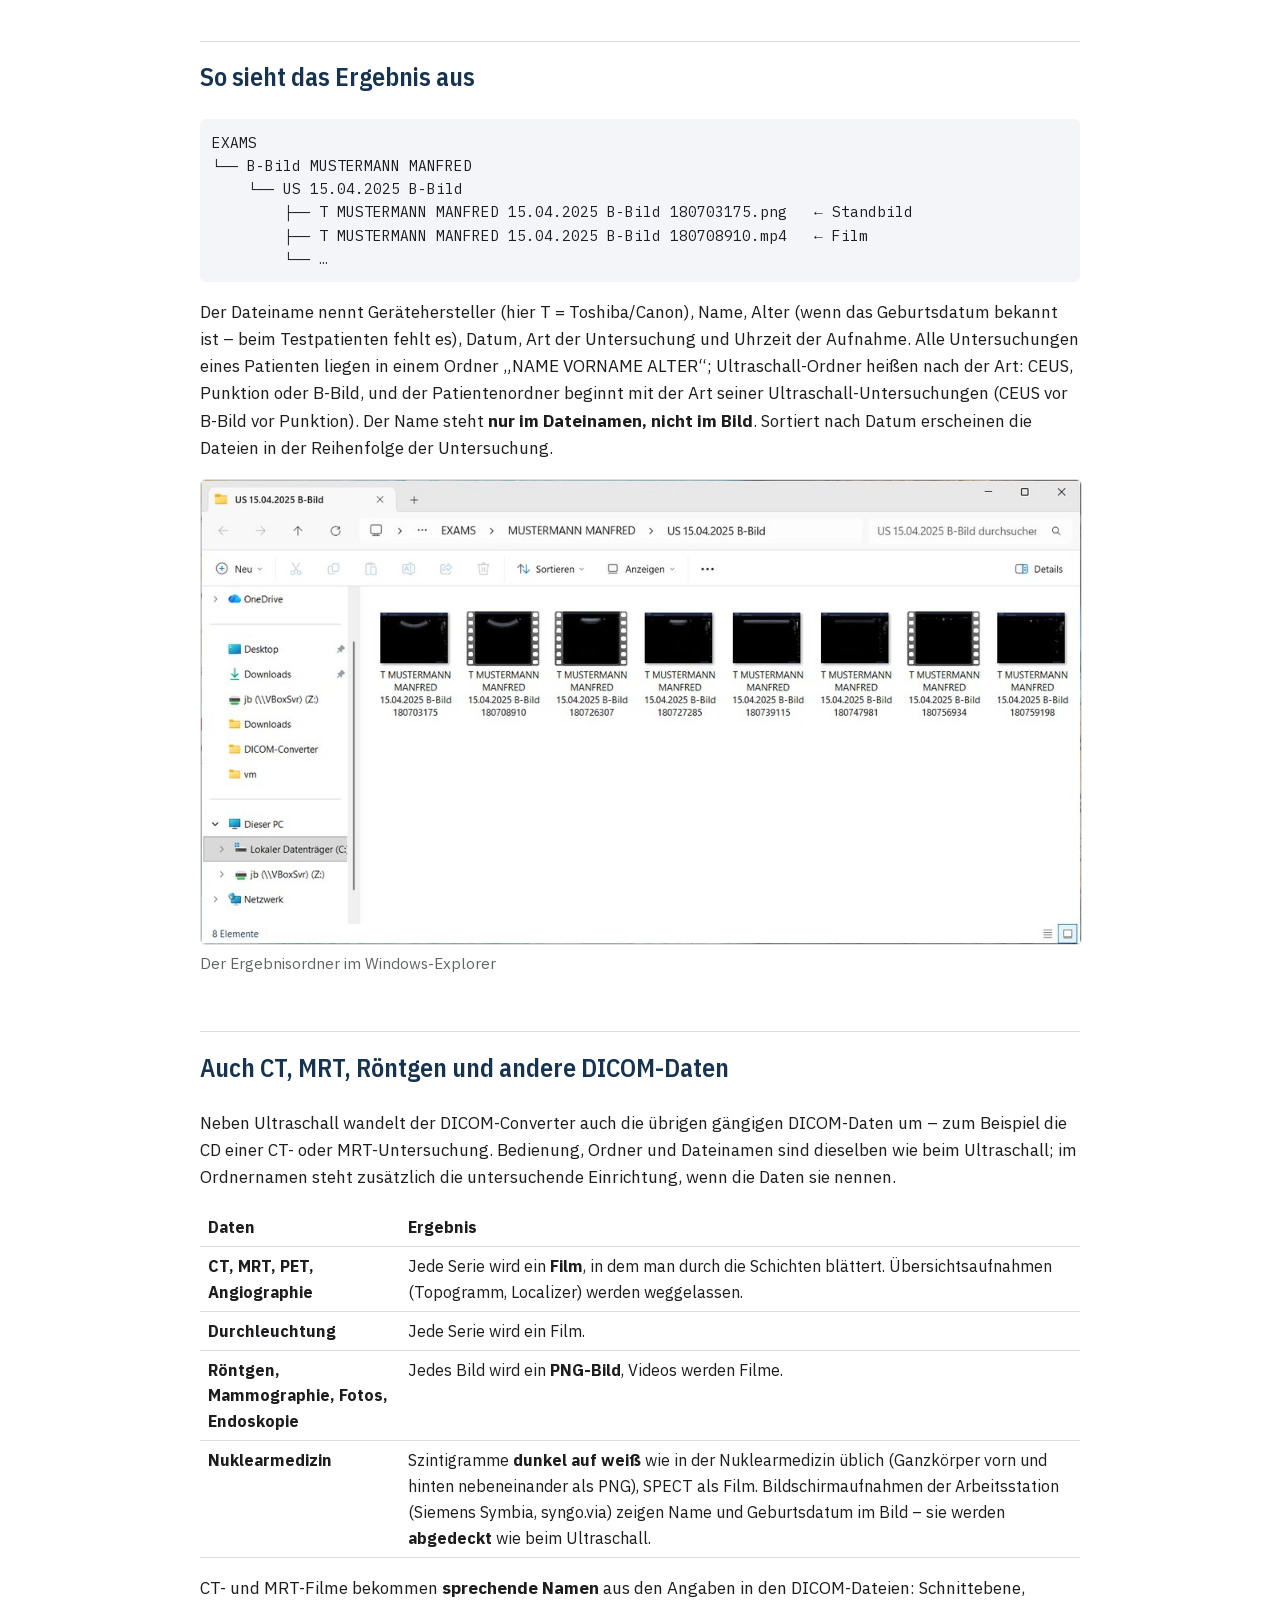
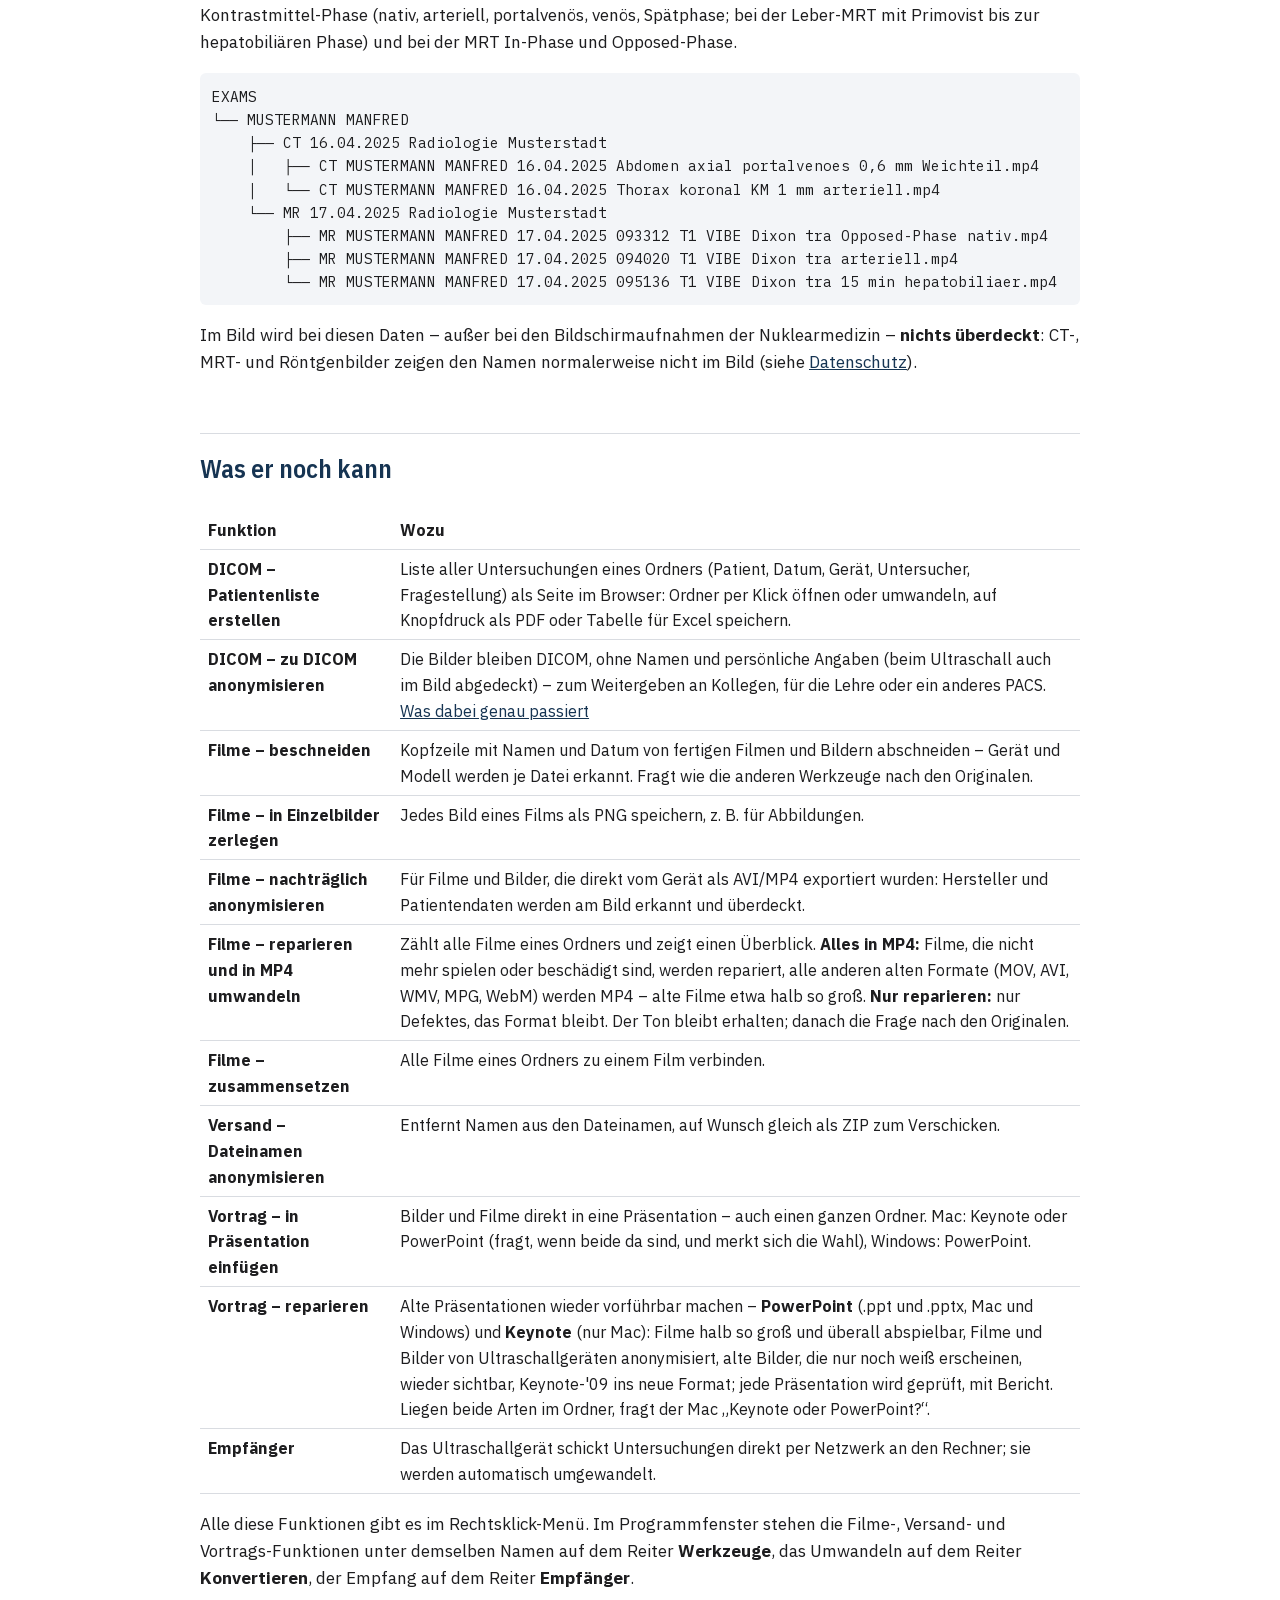
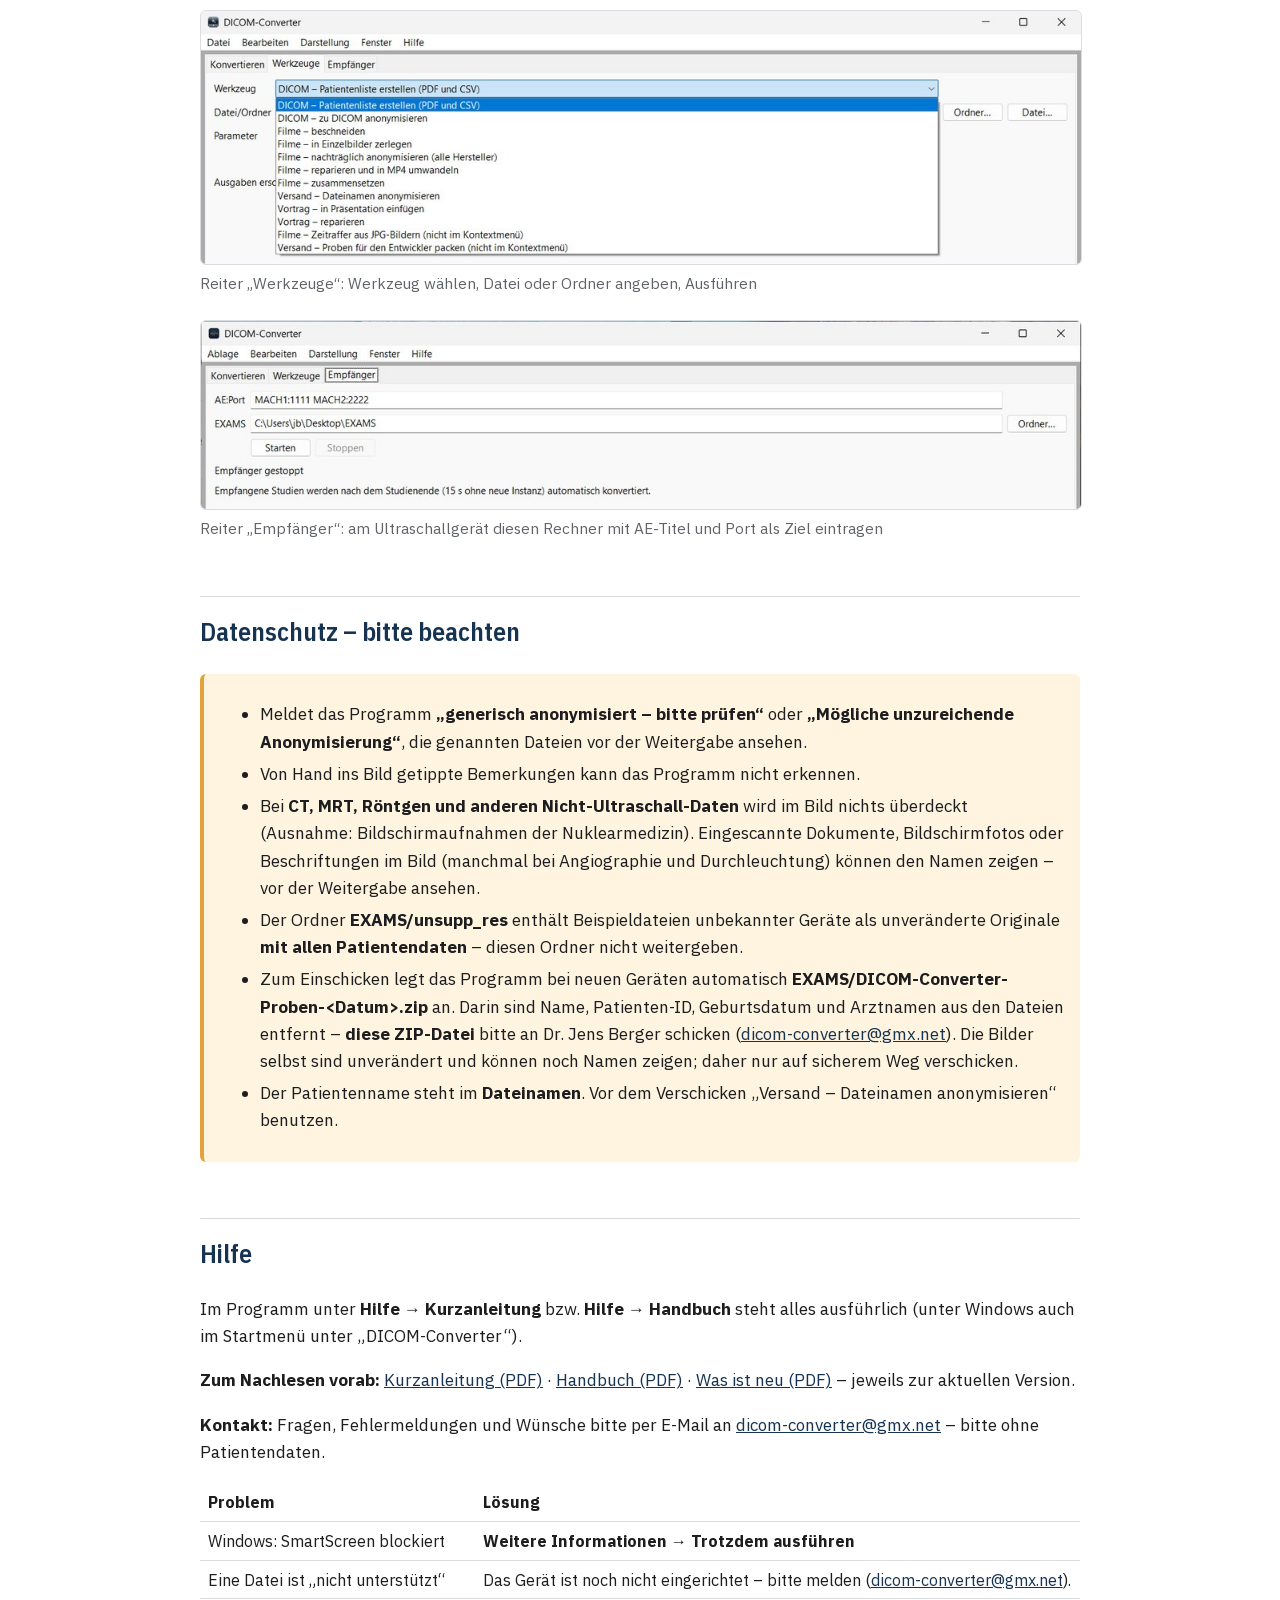
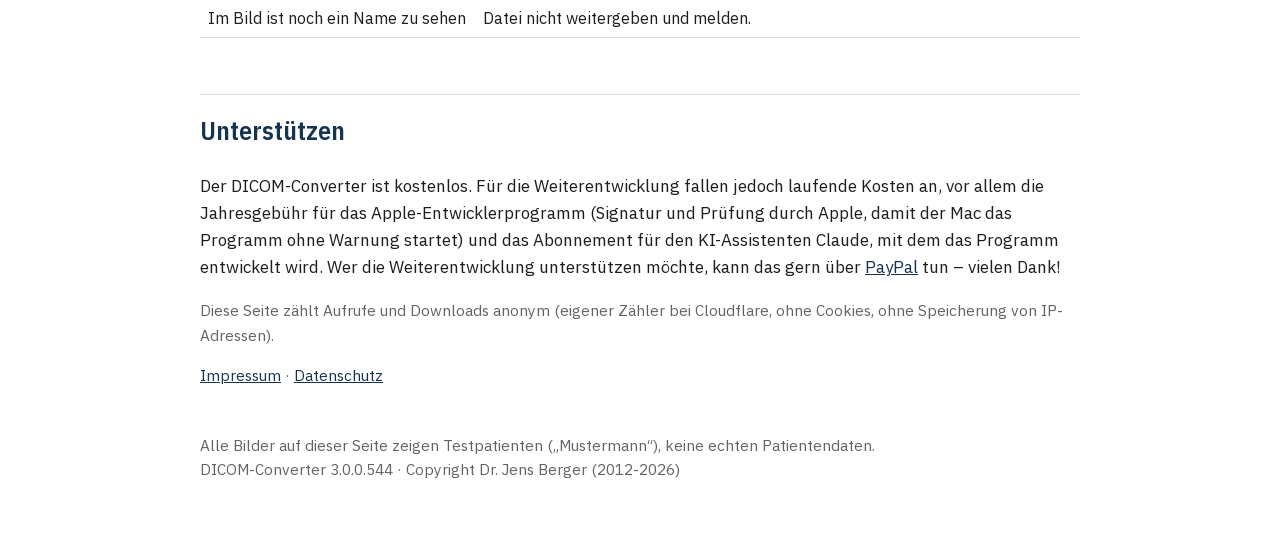
==== commit d22bdb50: "DICOM-Converter 3.0.0.544 (26.11.2026)" ====
--- a/index.html
+++ b/index.html
@@ -62,7 +62,7 @@
 
 <p class="sprache"><b>DE</b> | <a href="en/" hreflang="en" lang="en">EN</a></p>
 <h1>DICOM-Converter</h1>
-<p class="muted">Version 3.0.0.521 · Stand 25.11.2026 · für macOS und Windows</p>
+<p class="muted">Version 3.0.0.544 · Stand 26.11.2026 · für macOS und Windows</p>
 
 <p class="lead">Der DICOM-Converter macht aus Ultraschall-Untersuchungen – und auch aus CT, MRT, Röntgen und anderen
 DICOM-Daten – ganz normale <b>Filme und Bilder</b>,
@@ -98,7 +98,7 @@
   </div>
   </div>
 <p class="muted">Mac ab macOS 11 (Apple Silicon und Intel), von Apple signiert · Windows 10 oder 11 (64 Bit) · <a href="#voraussetzungen">Systemvoraussetzungen</a></p>
-<p class="muted">Version 3.0.0.521 · <a href="https://github.com/jensberger-dev/dicom-converter/releases/latest/download/DICOM-Converter-Neuerungen.pdf" data-klick="download-neuerungen">Was ist neu gegenüber 2.0.8 (PDF)</a></p>
+<p class="muted">Version 3.0.0.544 · <a href="https://github.com/jensberger-dev/dicom-converter/releases/latest/download/DICOM-Converter-Neuerungen.pdf" data-klick="download-neuerungen">Was ist neu gegenüber 2.0.8 (PDF)</a></p>
 <div class="support">
   <span>Der DICOM-Converter ist kostenlos. Seine Weiterentwicklung kostet aber Geld – für das Apple-Entwicklerprogramm (damit der Mac das Programm ohne Warnung startet) und für den KI-Assistenten Claude, mit dem er entwickelt wird. Über eine Unterstützung freue ich mich sehr.</span>
   <a class="button secondary" href="https://www.paypal.com/paypalme/DicomConverter" data-klick="paypal">Unterstützen mit PayPal</a>
@@ -106,6 +106,13 @@
 
 
 <h2 id="neu">Neu in den letzten Versionen</h2>
+<h3>Version 3.0.0.544 <span class="muted">· 26.11.2026</span></h3>
+<ul>
+  <li>Filme und Bilder – nachträglich anonymisieren: Bilder der Endosonographie (EUS) mit Fujifilm-Echoendoskop werden jetzt erkannt und anonymisiert – Name, Geburtsdatum, Patienten-ID und Auftragsnummer werden abgedeckt. Datum und Uhrzeit für den Dateinamen liest der DICOM-Converter auf großen Bildern jetzt zuverlässiger. Namen mit Akzenten (z. B. polnische oder französische) erkennt das nachträgliche Anonymisieren im Bild jetzt zuverlässiger.</li>
+  <li>Vortrag – reparieren (Keynote): Abdeck-Rechtecke, die stehen bleiben müssen (über einem nicht anonymisierten Bild, in einer Gruppe oder verknüpft), stehen jetzt wie bei PowerPoint im Bericht unter „Bitte ansehen“.</li>
+  <li>DICOM – konvertieren: Die Frage „Loops zusammenfügen?“ hat ein Häkchen „Nicht mehr fragen – immer so antworten“. Danach gilt die gewählte Antwort ohne Rückfrage; wieder fragen lassen: Programmfenster → Ablage (Windows: Datei) → Rückfragen wieder stellen.</li>
+  <li>Mac: ⌘Q beendet den DICOM-Converter jetzt auch, wenn gerade ein Dialog offen ist (z. B. „Was ist neu?“ oder eine Meldung) – bisher tat ⌘Q dann nichts. Das Fortschrittsfenster (Rechtsklick im Finder) hat jetzt eine Menüleiste: ⌘Q beendet, ⌘W schließt das Fenster; ein laufender Vorgang wird dabei abgebrochen.</li>
+</ul>
 <h3>Version 3.0.0.521 <span class="muted">· 25.11.2026</span></h3>
 <ul>
   <li>Echokardiographie wird zuverlässiger erkannt: Neben dem Sektor-Schallkopf zählen jetzt auch eindeutige Angaben im DICOM-Kopf (z. B. Körperteil Herz, Untersuchungsgebiet Kardiologie, „Echo“ oder „TTE“ im Protokoll). Damit landen auch Echos von Philips EPIQ CVx, GE Vivid und GE Venue im Ordner „US &lt;Datum&gt; Echo“. Ein Sektor-Schallkopf allein reicht nicht mehr – es braucht einen zweiten Hinweis (z. B. CW-Doppler, Herz-Preset bei Canon, Herz-Anwendung bei GE oder ein anderes Echo-Bild der Untersuchung). Bilder mit Konvex- oder Linear-Schallkopf gelten nie als Echo, auch wenn im Kopf ein Herz-Protokoll steht.</li>
@@ -116,6 +123,7 @@
   <li>Neu geschriebene Filme tragen im Finder unter „Copyright“ einen Vermerk, was der DICOM-Converter getan hat (repariert, umgewandelt, umgepackt, anonymisiert, beschnitten). Bereits anonymisierte Filme werden daran erkannt und nicht noch einmal bearbeitet.</li>
   <li>Die Finder-Angabe „Woher“ (Download-Adresse, oft mit dem alten Dateinamen) wird von keinem Werkzeug mehr in die neue Datei übernommen.</li>
 </ul>
+<details><summary>Ältere Versionen</summary>
 <h3>Version 3.0.0.511 <span class="muted">· 22.11.2026</span></h3>
 <ul>
   <li>Filme – nachträglich anonymisieren (auch beim Reparieren mit „Auch anonymisieren“): Liegt neben einem Film schon eine „… anonymisiert“-Datei einer früheren Fassung, wird trotzdem anonymisiert (die neue heißt dann „… anonymisiert 2“). Bisher brach das Programm dort ab, und beim Reparieren entstanden aus diesen Filmen neue MP4 ohne Anonymisierung.</li>
@@ -123,7 +131,6 @@
   <li>Nachträglich anonymisieren, Dateiname aus dem Bild: Vornamen mit „Il“ (z. B. Ilse) werden nicht mehr als „H…“ gelesen, zerrissene Vornamen werden wieder zusammengesetzt, und das Alter fehlt nicht mehr, wenn Untersuchungs- und Geburtsdatum in derselben Kopfzeile stehen (GE).</li>
   <li>Vortrag – in Präsentation einfügen: In die Moderatornotizen kommt jetzt der Fallordner (der sprechende Ordner über der Datei, meist zwei Ebenen höher) statt des Dateinamens; einstellbar unter „Notizen“ (Fallordner, Dateiname, beides, nein). Mehrere Bilder eines Falls auf einer Folie nennen ihn nur einmal.</li>
 </ul>
-<details><summary>Ältere Versionen</summary>
 <h3>Version 3.0.0.504 <span class="muted">· 22.11.2026</span></h3>
 <ul>
   <li>Vortrag – in Präsentation einfügen: Was bisher bei jedem Einfügen gefragt wurde (Keynote oder PowerPoint, Thema, Aufteilung der Folien), lässt sich jetzt fest einstellen – in einer Textdatei mit Erklärungen, zu öffnen im Programmfenster unter Ablage (Windows: Datei) → „Einstellungen zum Einfügen in Präsentationen …“. Für PowerPoint neu einstellbar: Rahmen um Bilder und Filme (Farbe, Stärke, Linie), Schatten, Stärke der Spiegelung, sanftes Einblenden sowie für Filme Start (sofort oder bei Klick), Schleife oder einmal, Zurückspulen, Ausblenden und (unter Windows) Ton. Für Keynote: Stärke der Spiegelung, Wiederholen (Schleife oder vor und zurück) und Lautstärke. Wer nichts einstellt, merkt keinen Unterschied.</li>
@@ -576,7 +583,7 @@
 
 
 <p class="muted" style="margin-top:3em">Alle Bilder auf dieser Seite zeigen Testpatienten („Mustermann“), keine echten Patientendaten.<br>
-DICOM-Converter 3.0.0.521 · Copyright Dr. Jens Berger (2012-2026)</p>
+DICOM-Converter 3.0.0.544 · Copyright Dr. Jens Berger (2012-2026)</p>
 
 </main>
 </body>
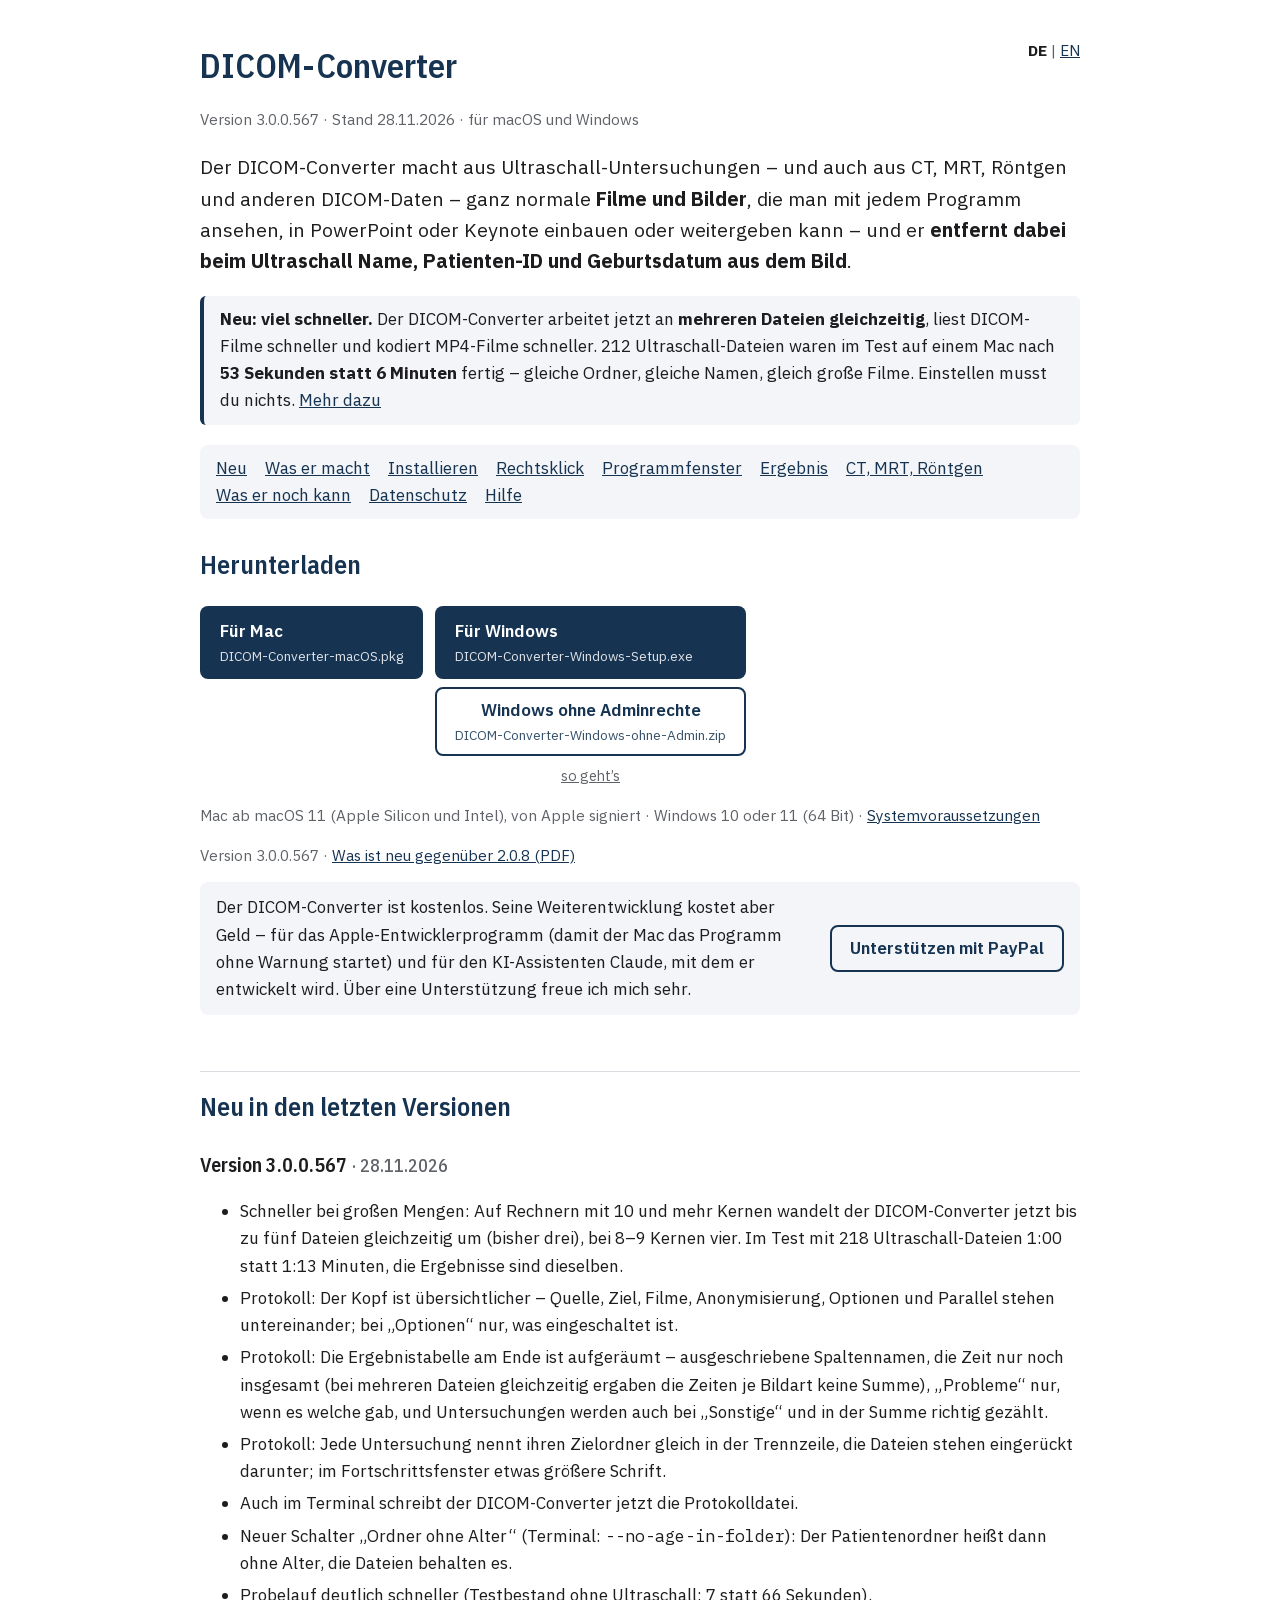
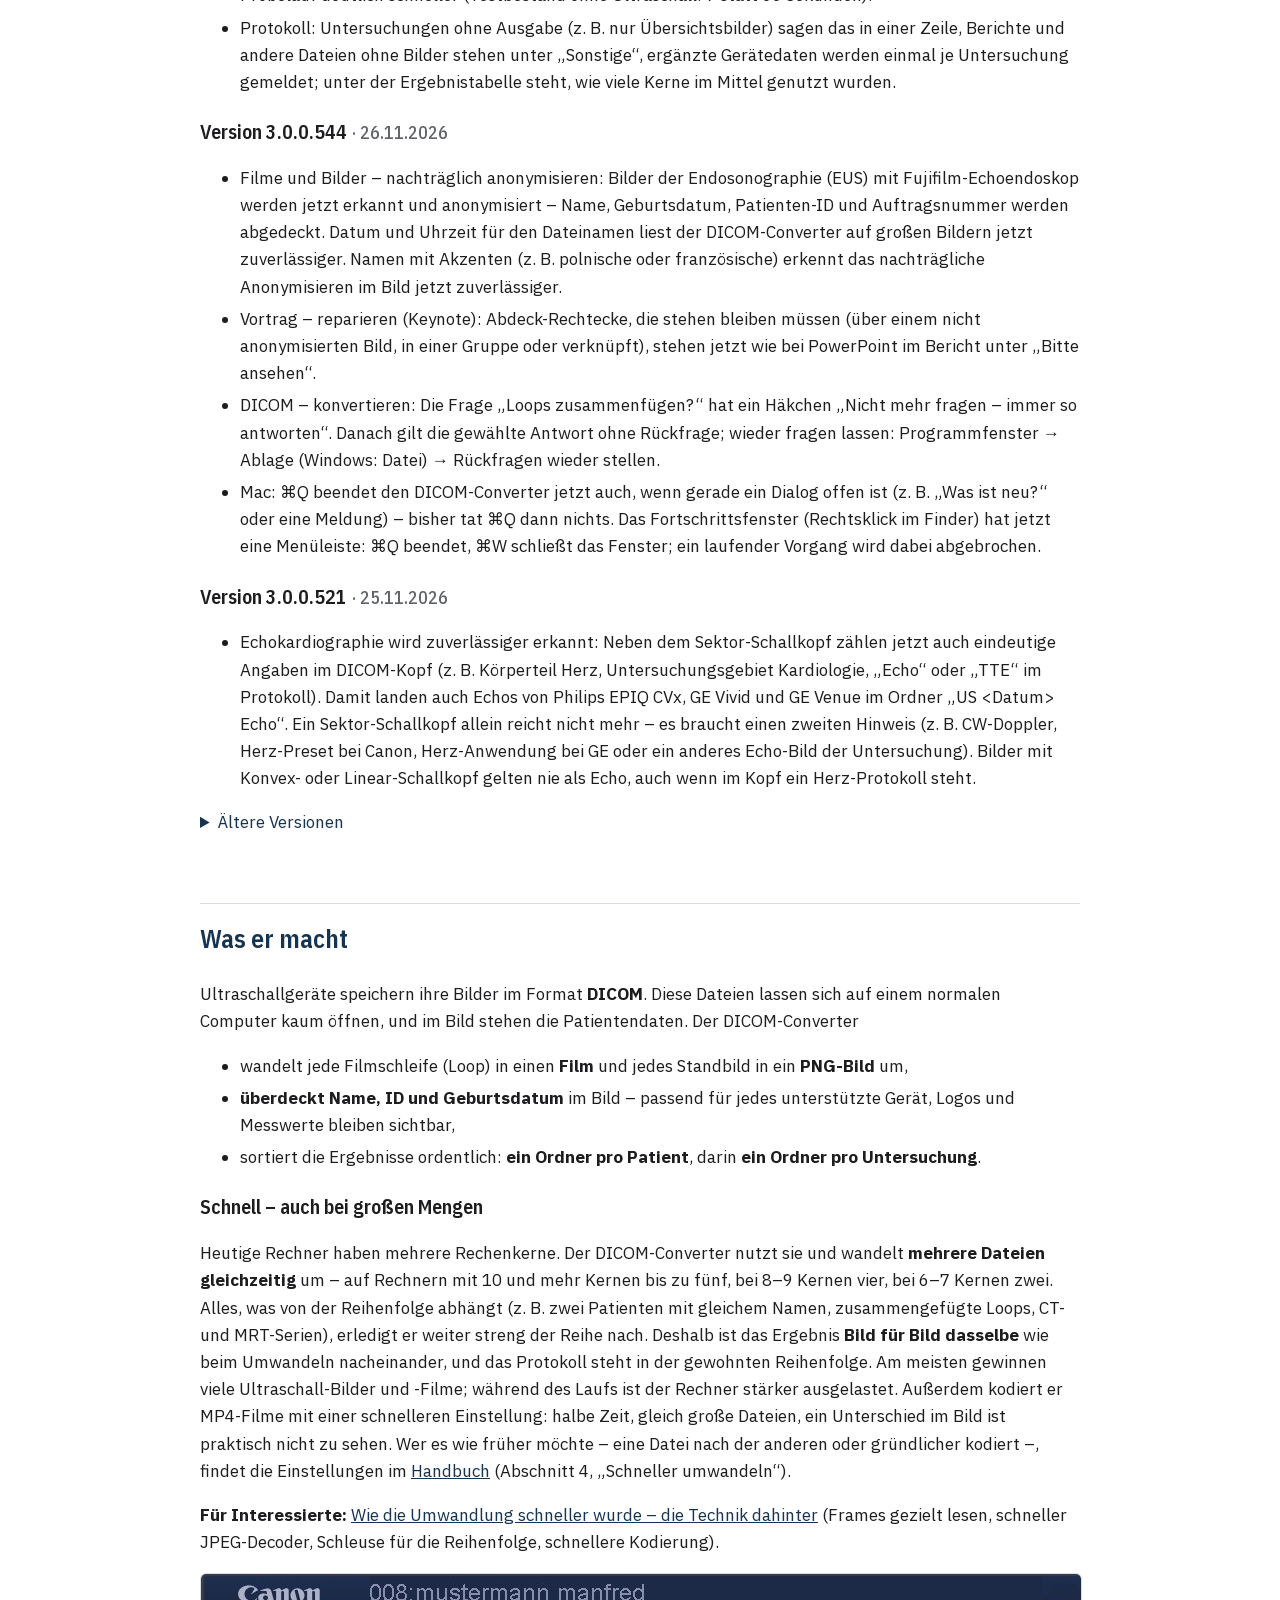
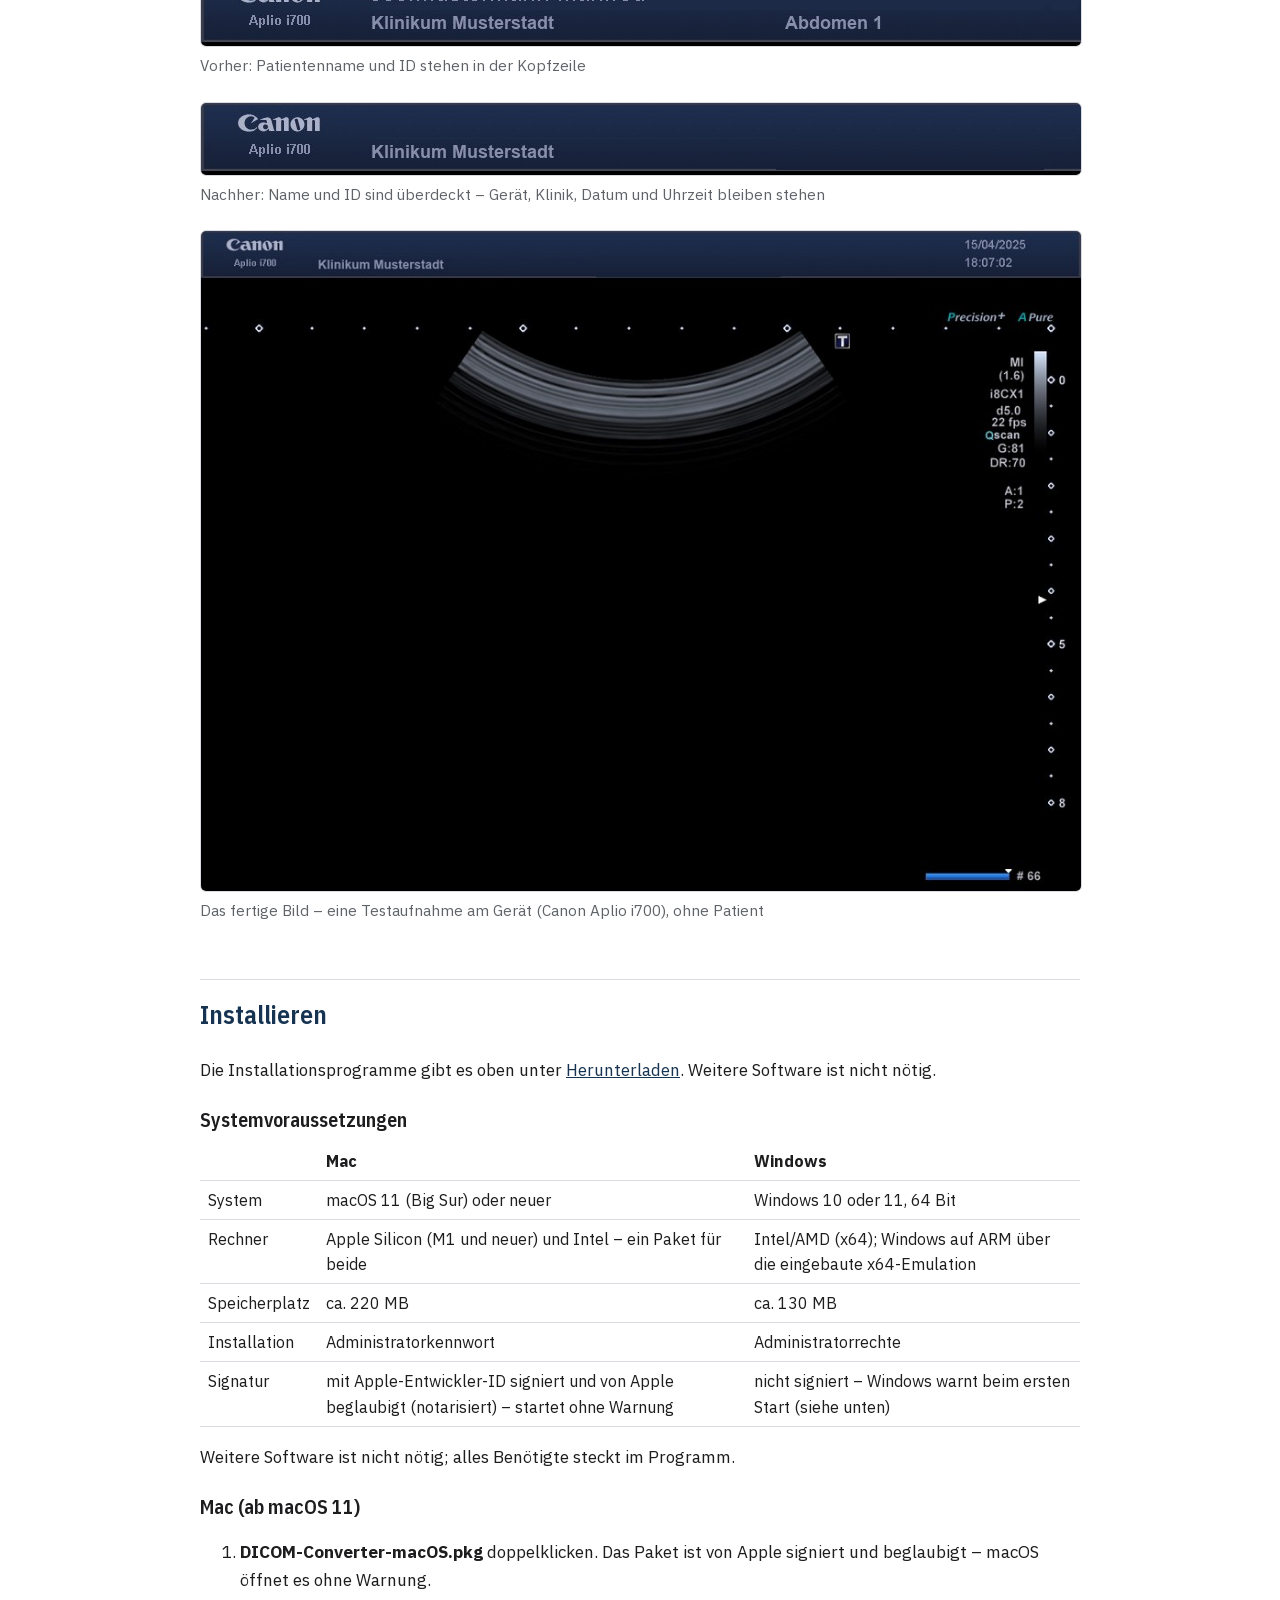
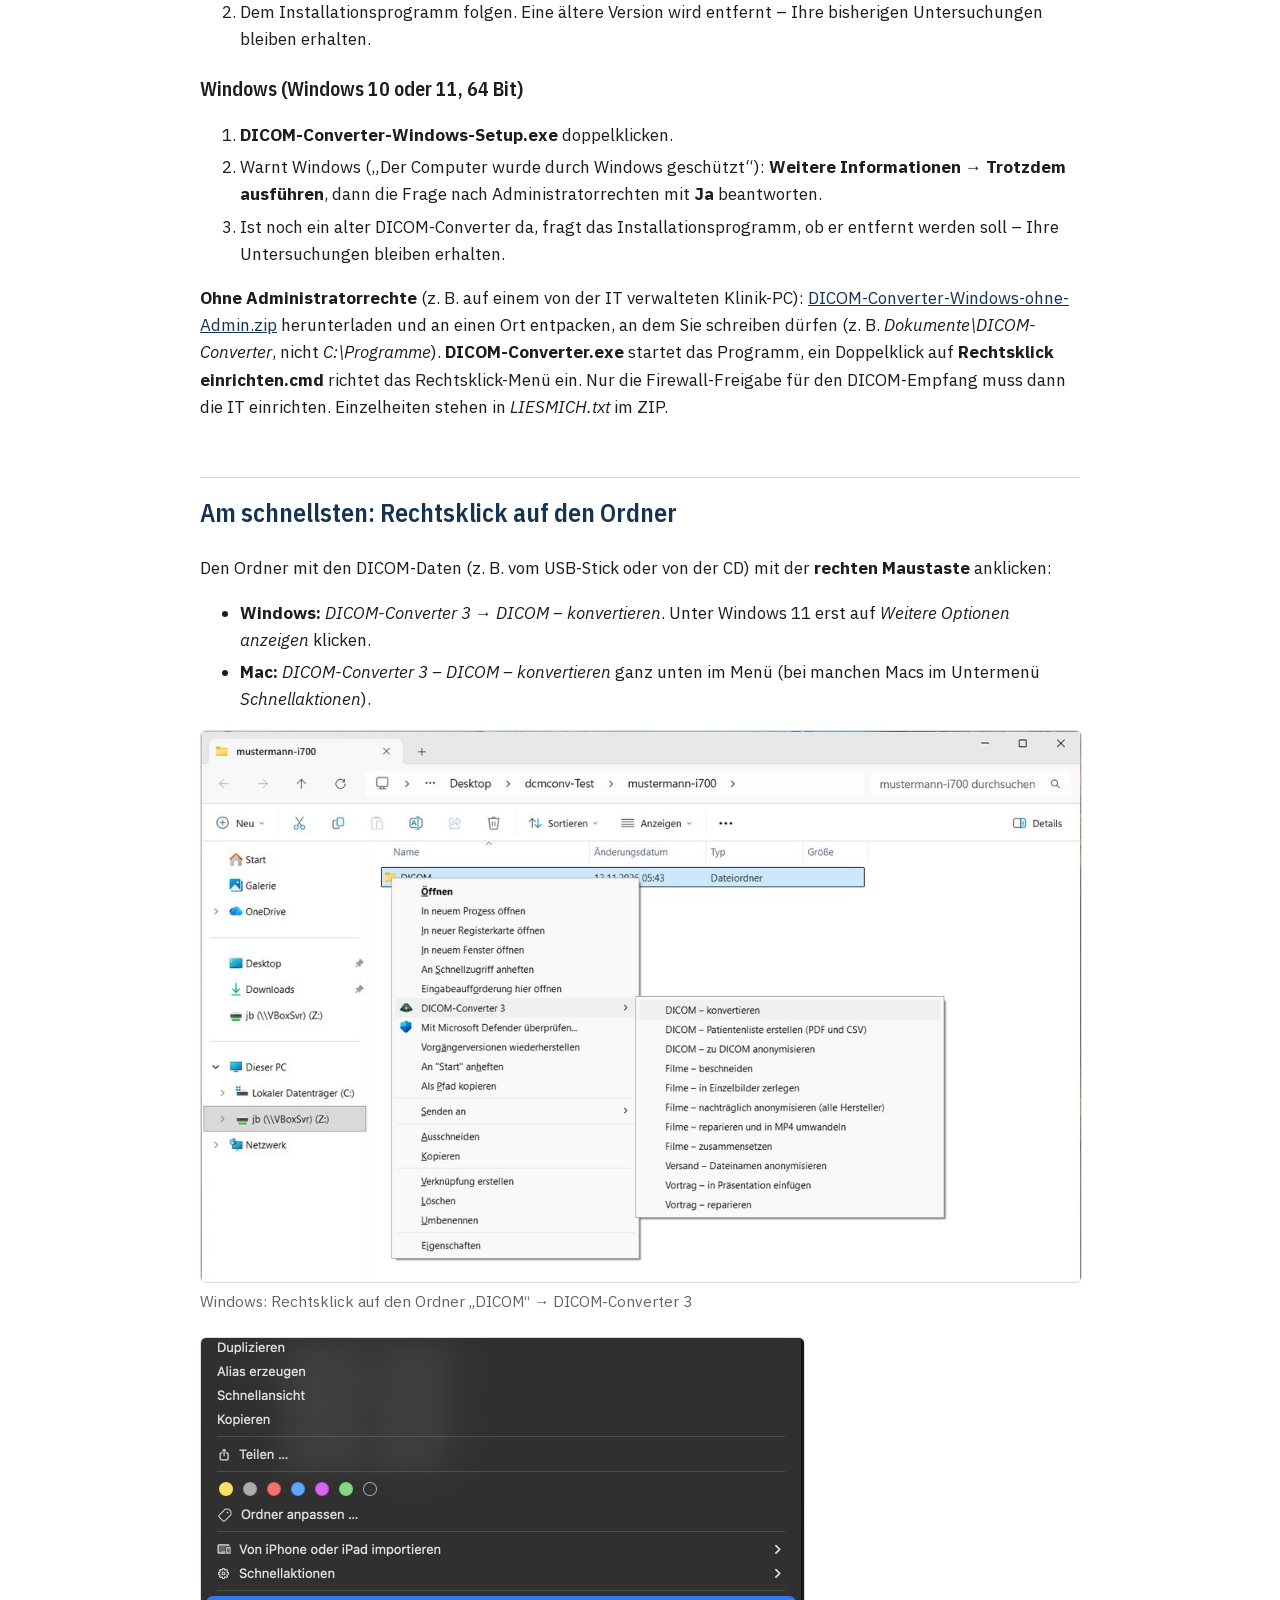
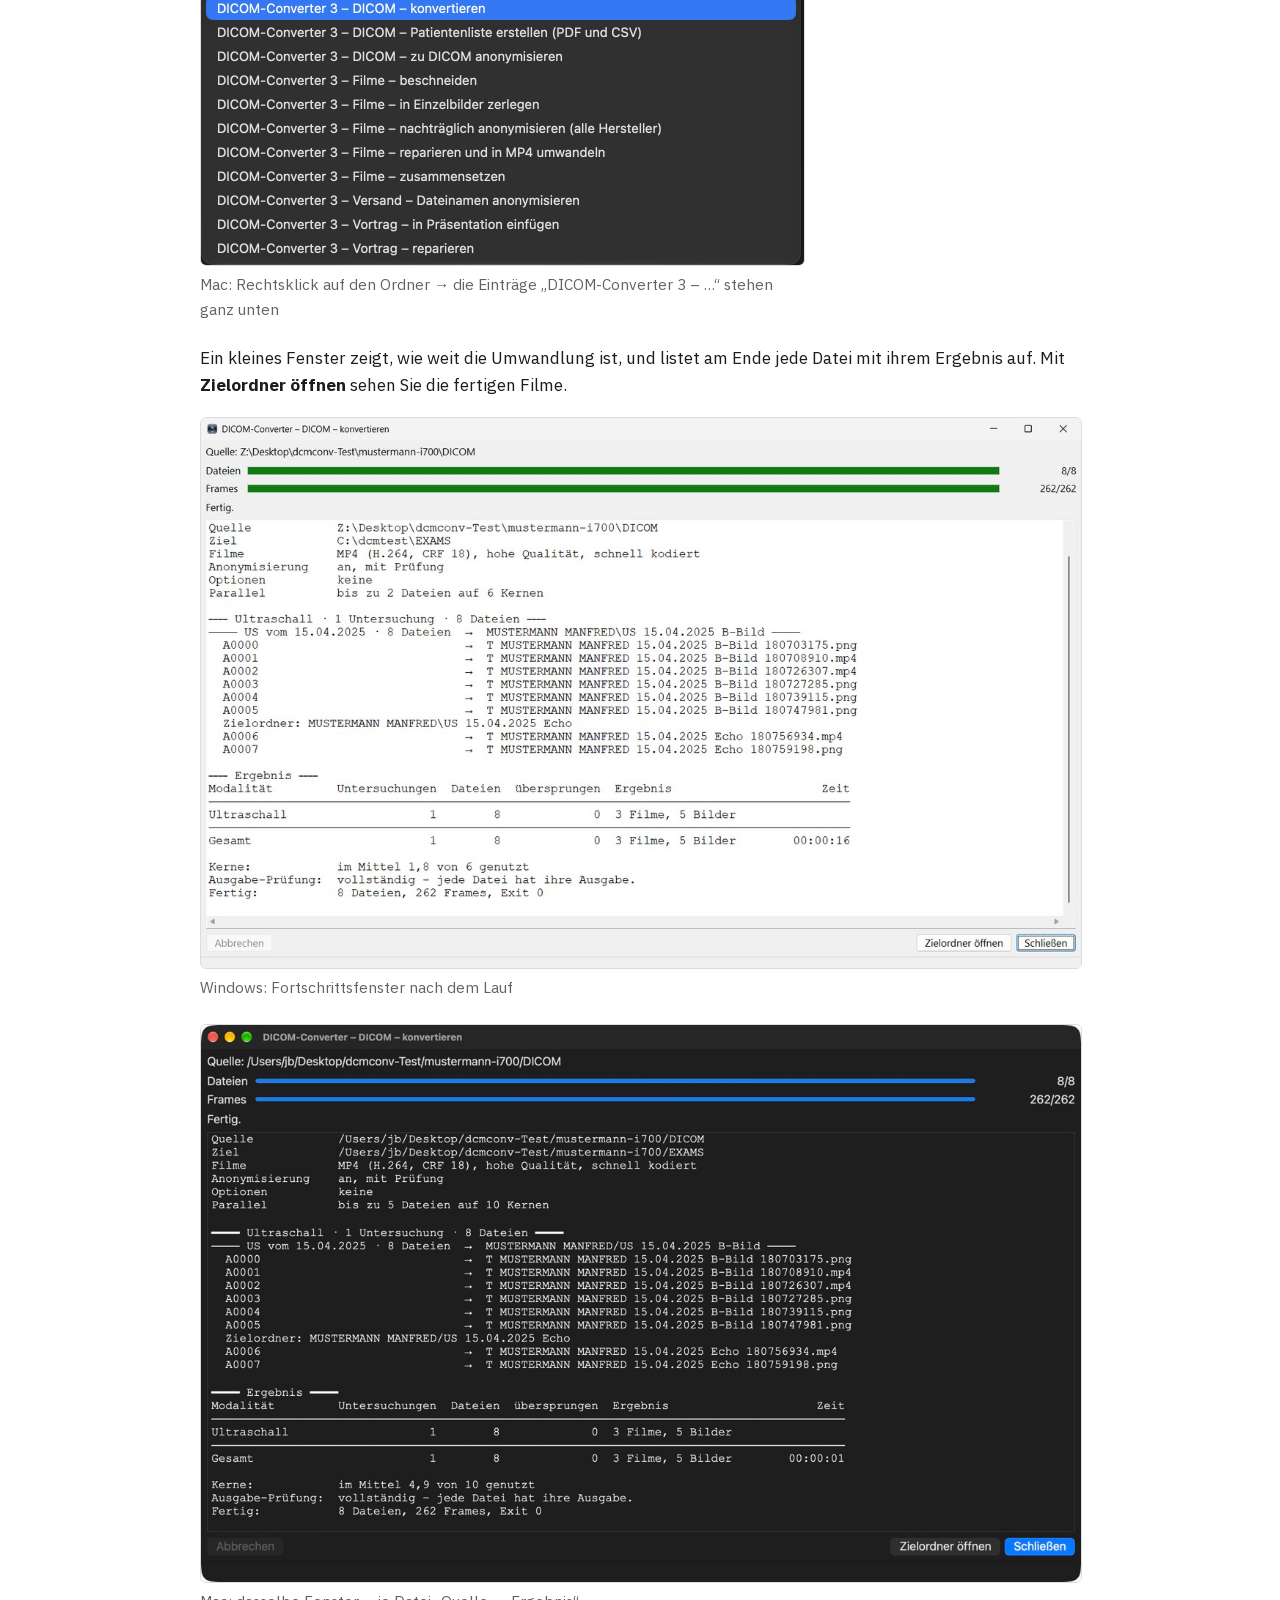
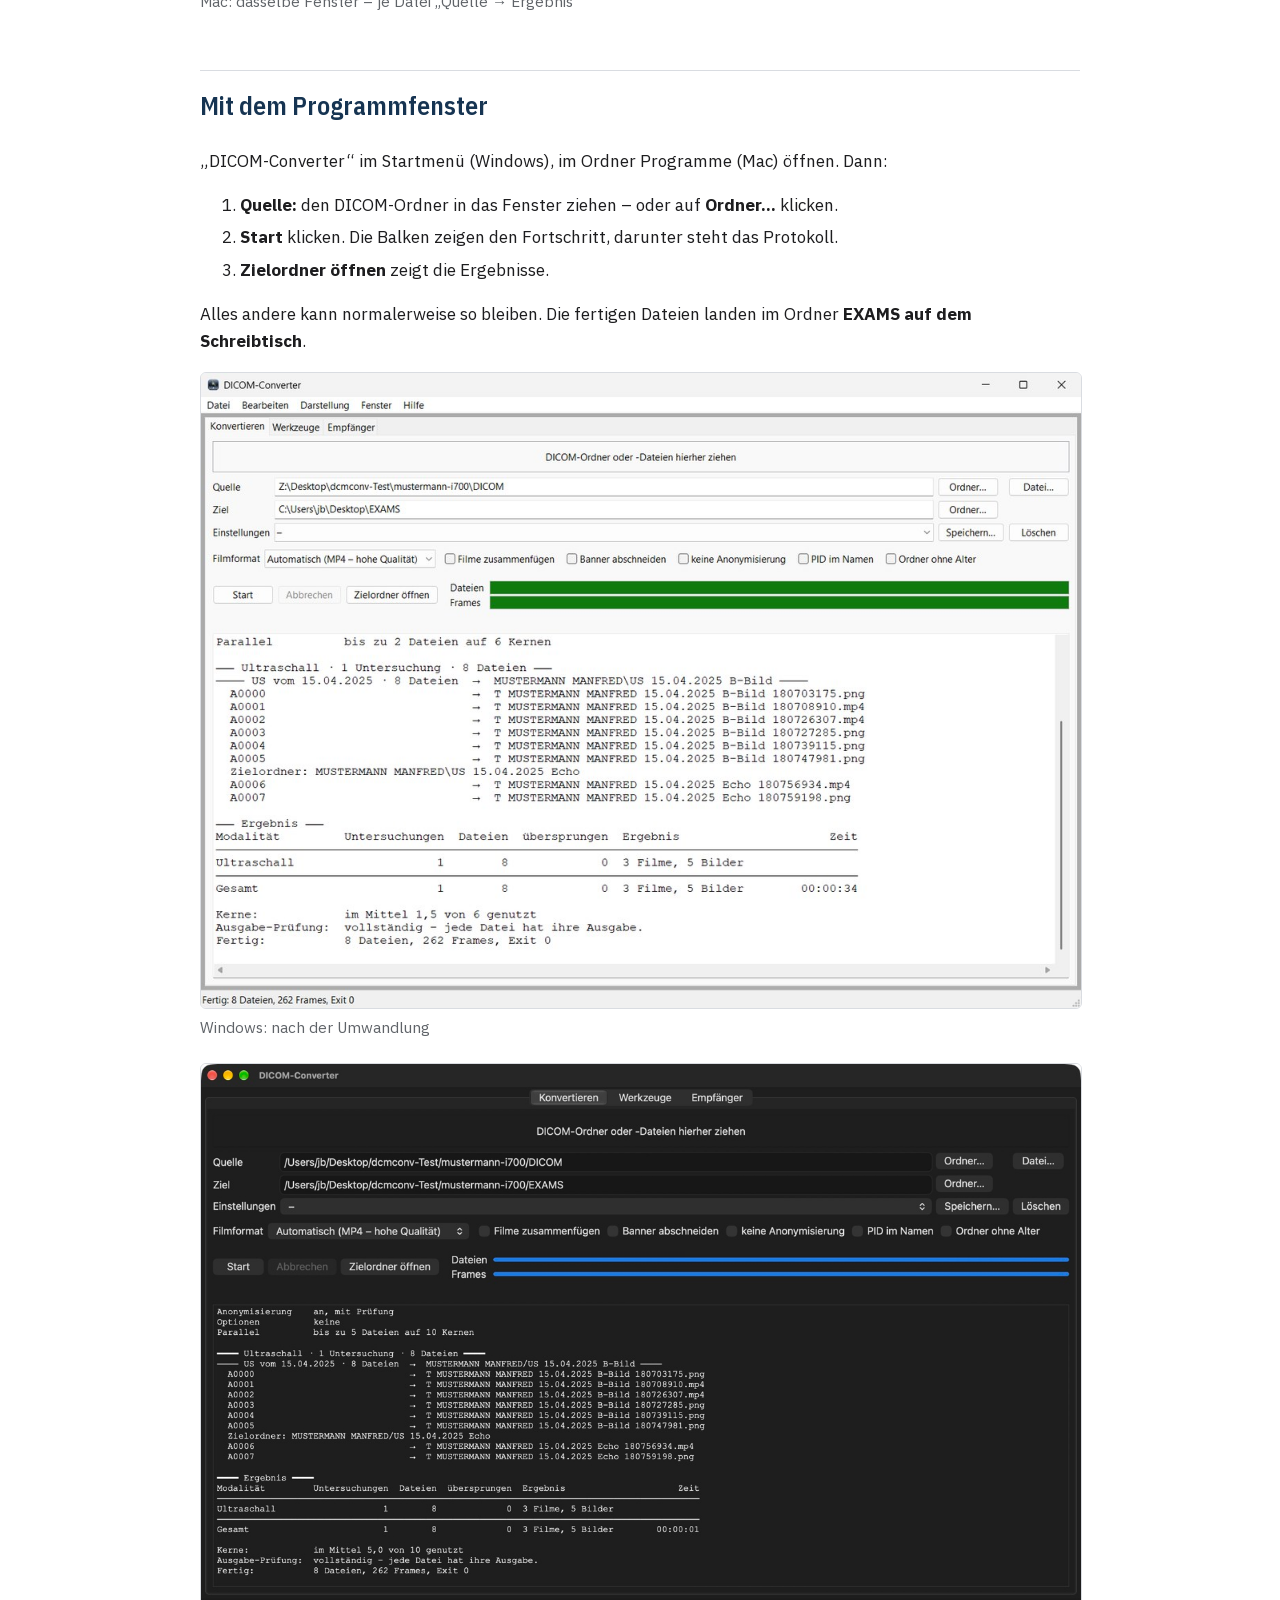
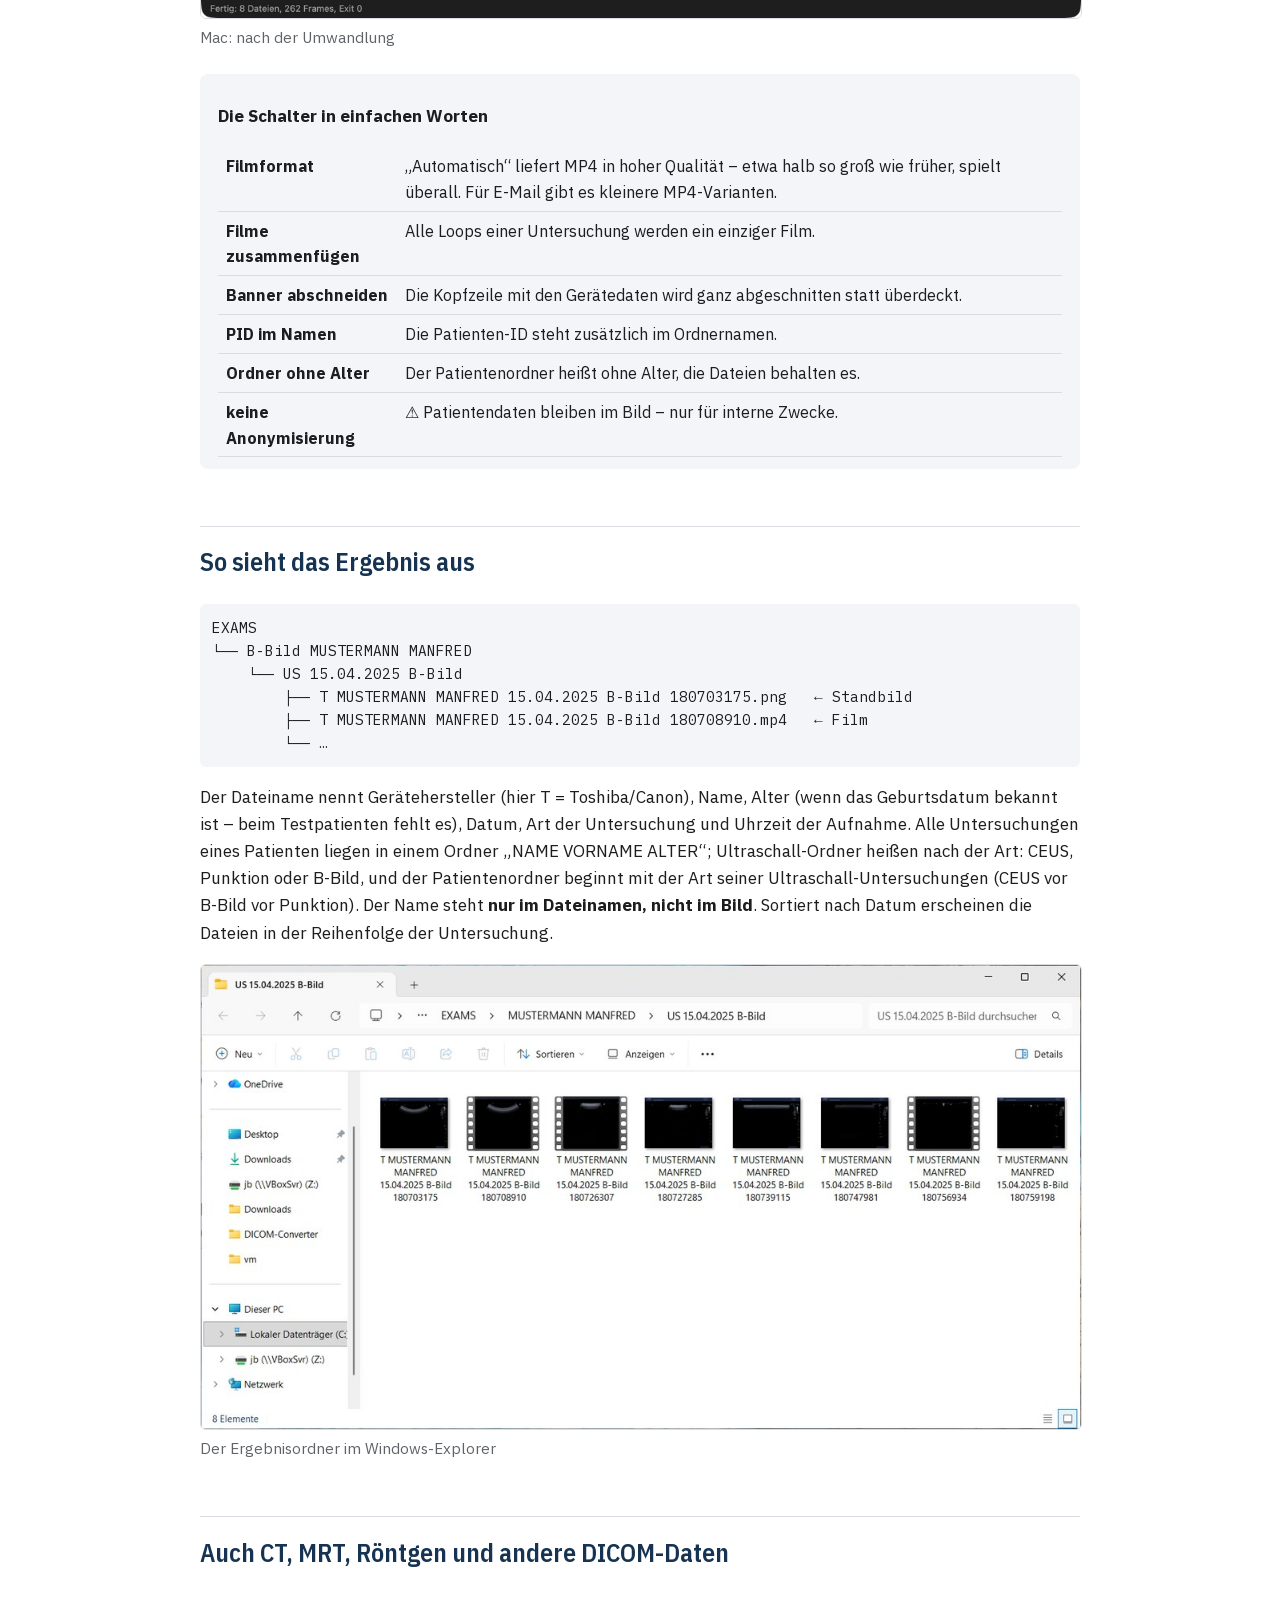
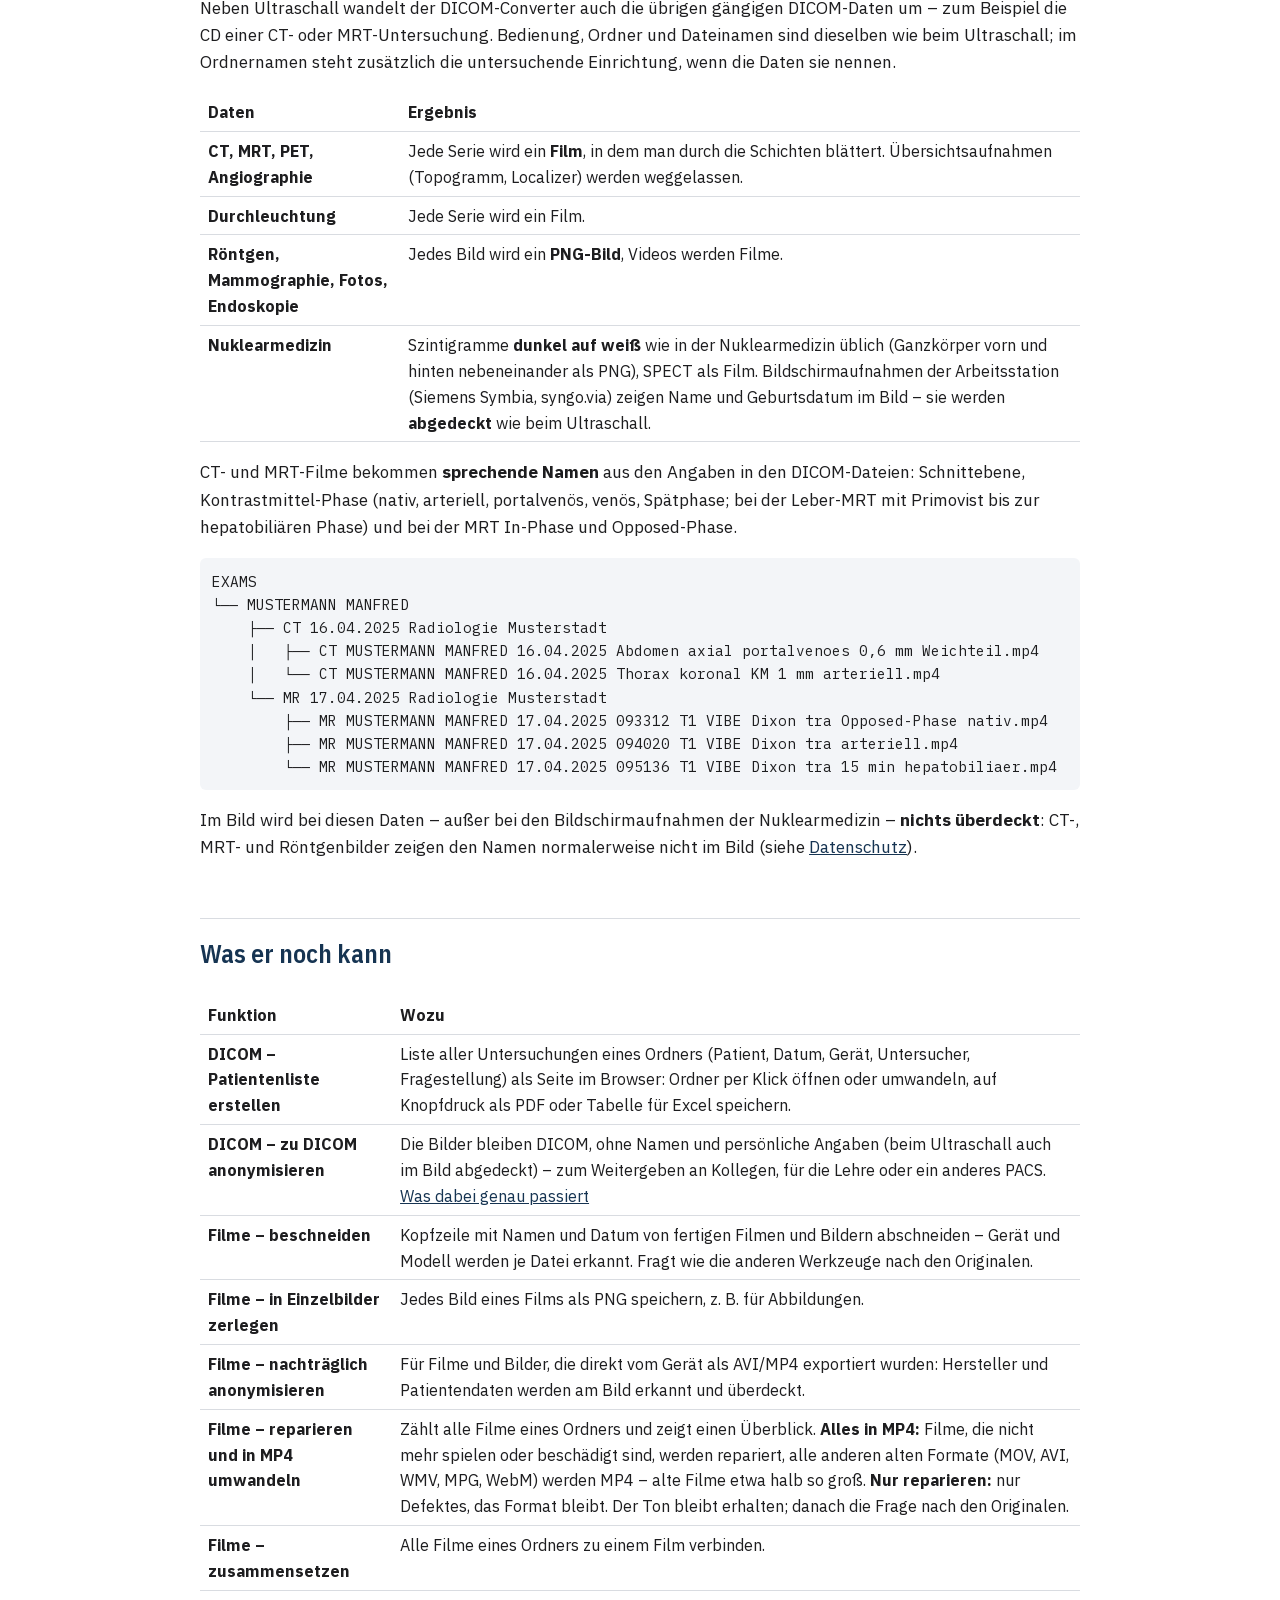
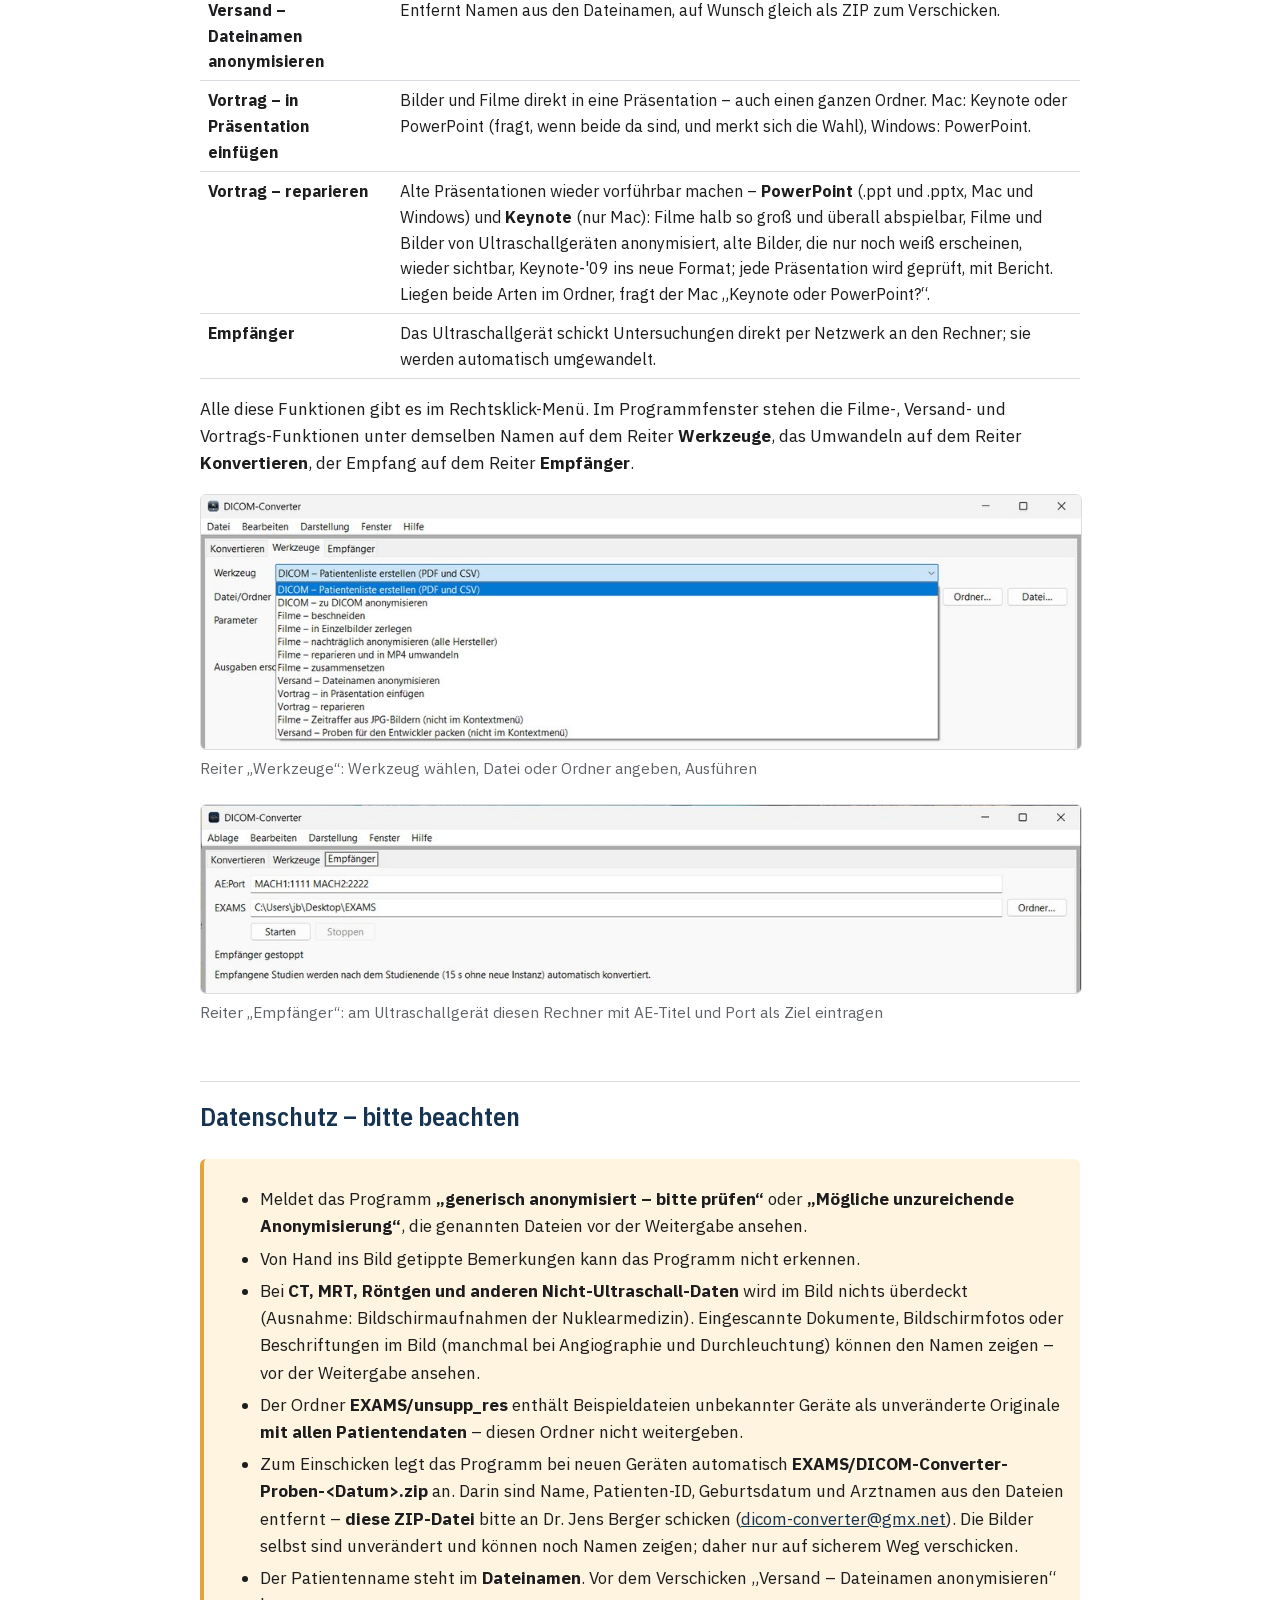
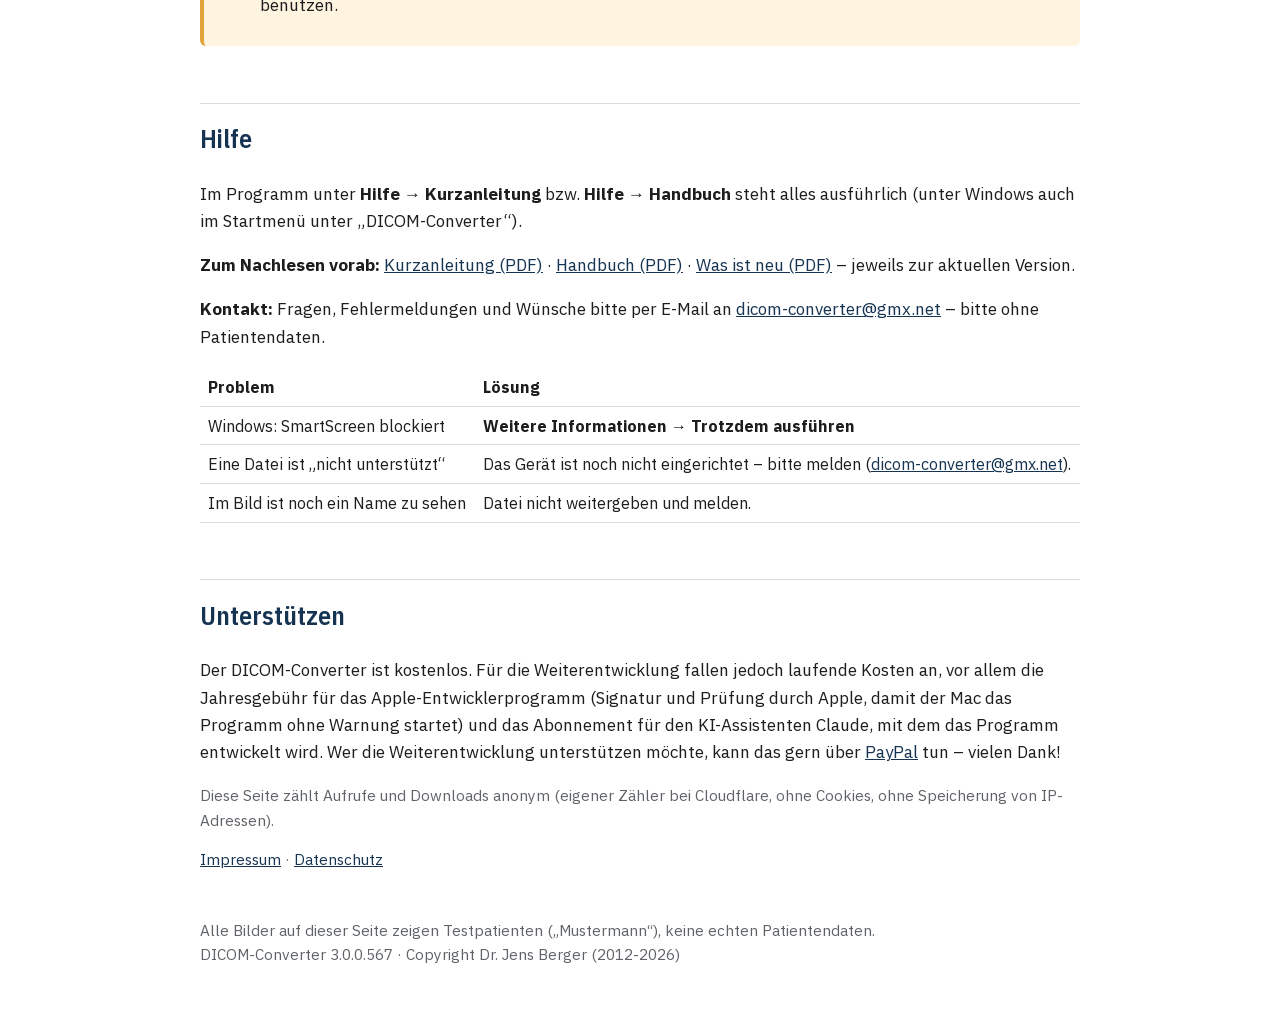
==== commit b3aaff79: "DICOM-Converter 3.0.0.567 (28.11.2026)" ====
--- a/index.html
+++ b/index.html
@@ -62,7 +62,7 @@
 
 <p class="sprache"><b>DE</b> | <a href="en/" hreflang="en" lang="en">EN</a></p>
 <h1>DICOM-Converter</h1>
-<p class="muted">Version 3.0.0.544 · Stand 26.11.2026 · für macOS und Windows</p>
+<p class="muted">Version 3.0.0.567 · Stand 28.11.2026 · für macOS und Windows</p>
 
 <p class="lead">Der DICOM-Converter macht aus Ultraschall-Untersuchungen – und auch aus CT, MRT, Röntgen und anderen
 DICOM-Daten – ganz normale <b>Filme und Bilder</b>,
@@ -98,7 +98,7 @@
   </div>
   </div>
 <p class="muted">Mac ab macOS 11 (Apple Silicon und Intel), von Apple signiert · Windows 10 oder 11 (64 Bit) · <a href="#voraussetzungen">Systemvoraussetzungen</a></p>
-<p class="muted">Version 3.0.0.544 · <a href="https://github.com/jensberger-dev/dicom-converter/releases/latest/download/DICOM-Converter-Neuerungen.pdf" data-klick="download-neuerungen">Was ist neu gegenüber 2.0.8 (PDF)</a></p>
+<p class="muted">Version 3.0.0.567 · <a href="https://github.com/jensberger-dev/dicom-converter/releases/latest/download/DICOM-Converter-Neuerungen.pdf" data-klick="download-neuerungen">Was ist neu gegenüber 2.0.8 (PDF)</a></p>
 <div class="support">
   <span>Der DICOM-Converter ist kostenlos. Seine Weiterentwicklung kostet aber Geld – für das Apple-Entwicklerprogramm (damit der Mac das Programm ohne Warnung startet) und für den KI-Assistenten Claude, mit dem er entwickelt wird. Über eine Unterstützung freue ich mich sehr.</span>
   <a class="button secondary" href="https://www.paypal.com/paypalme/DicomConverter" data-klick="paypal">Unterstützen mit PayPal</a>
@@ -106,6 +106,17 @@
 
 
 <h2 id="neu">Neu in den letzten Versionen</h2>
+<h3>Version 3.0.0.567 <span class="muted">· 28.11.2026</span></h3>
+<ul>
+  <li>Schneller bei großen Mengen: Auf Rechnern mit 10 und mehr Kernen wandelt der DICOM-Converter jetzt bis zu fünf Dateien gleichzeitig um (bisher drei), bei 8–9 Kernen vier. Im Test mit 218 Ultraschall-Dateien 1:00 statt 1:13 Minuten, die Ergebnisse sind dieselben.</li>
+  <li>Protokoll: Der Kopf ist übersichtlicher – Quelle, Ziel, Filme, Anonymisierung, Optionen und Parallel stehen untereinander; bei „Optionen“ nur, was eingeschaltet ist.</li>
+  <li>Protokoll: Die Ergebnistabelle am Ende ist aufgeräumt – ausgeschriebene Spaltennamen, die Zeit nur noch insgesamt (bei mehreren Dateien gleichzeitig ergaben die Zeiten je Bildart keine Summe), „Probleme“ nur, wenn es welche gab, und Untersuchungen werden auch bei „Sonstige“ und in der Summe richtig gezählt.</li>
+  <li>Protokoll: Jede Untersuchung nennt ihren Zielordner gleich in der Trennzeile, die Dateien stehen eingerückt darunter; im Fortschrittsfenster etwas größere Schrift.</li>
+  <li>Auch im Terminal schreibt der DICOM-Converter jetzt die Protokolldatei.</li>
+  <li>Neuer Schalter „Ordner ohne Alter“ (Terminal: <code>--no-age-in-folder</code>): Der Patientenordner heißt dann ohne Alter, die Dateien behalten es.</li>
+  <li>Probelauf deutlich schneller (Testbestand ohne Ultraschall: 7 statt 66 Sekunden).</li>
+  <li>Protokoll: Untersuchungen ohne Ausgabe (z. B. nur Übersichtsbilder) sagen das in einer Zeile, Berichte und andere Dateien ohne Bilder stehen unter „Sonstige“, ergänzte Gerätedaten werden einmal je Untersuchung gemeldet; unter der Ergebnistabelle steht, wie viele Kerne im Mittel genutzt wurden.</li>
+</ul>
 <h3>Version 3.0.0.544 <span class="muted">· 26.11.2026</span></h3>
 <ul>
   <li>Filme und Bilder – nachträglich anonymisieren: Bilder der Endosonographie (EUS) mit Fujifilm-Echoendoskop werden jetzt erkannt und anonymisiert – Name, Geburtsdatum, Patienten-ID und Auftragsnummer werden abgedeckt. Datum und Uhrzeit für den Dateinamen liest der DICOM-Converter auf großen Bildern jetzt zuverlässiger. Namen mit Akzenten (z. B. polnische oder französische) erkennt das nachträgliche Anonymisieren im Bild jetzt zuverlässiger.</li>
@@ -117,13 +128,13 @@
 <ul>
   <li>Echokardiographie wird zuverlässiger erkannt: Neben dem Sektor-Schallkopf zählen jetzt auch eindeutige Angaben im DICOM-Kopf (z. B. Körperteil Herz, Untersuchungsgebiet Kardiologie, „Echo“ oder „TTE“ im Protokoll). Damit landen auch Echos von Philips EPIQ CVx, GE Vivid und GE Venue im Ordner „US &lt;Datum&gt; Echo“. Ein Sektor-Schallkopf allein reicht nicht mehr – es braucht einen zweiten Hinweis (z. B. CW-Doppler, Herz-Preset bei Canon, Herz-Anwendung bei GE oder ein anderes Echo-Bild der Untersuchung). Bilder mit Konvex- oder Linear-Schallkopf gelten nie als Echo, auch wenn im Kopf ein Herz-Protokoll steht.</li>
 </ul>
+<details><summary>Ältere Versionen</summary>
 <h3>Version 3.0.0.513 <span class="muted">· 23.11.2026</span></h3>
 <ul>
   <li>Filme – reparieren und in MP4 umwandeln: Die Frage nach dem Anonymisieren kommt jetzt zuerst; mit „Auch anonymisieren“ folgt nur noch ein Fenster mit Überblick und Originalen. Fertig ist nur noch „unser“ MP4 (H.264) – auch HEVC-Filme (z. B. vom iPhone) werden umgewandelt, damit sie überall spielen.</li>
   <li>Neu geschriebene Filme tragen im Finder unter „Copyright“ einen Vermerk, was der DICOM-Converter getan hat (repariert, umgewandelt, umgepackt, anonymisiert, beschnitten). Bereits anonymisierte Filme werden daran erkannt und nicht noch einmal bearbeitet.</li>
   <li>Die Finder-Angabe „Woher“ (Download-Adresse, oft mit dem alten Dateinamen) wird von keinem Werkzeug mehr in die neue Datei übernommen.</li>
 </ul>
-<details><summary>Ältere Versionen</summary>
 <h3>Version 3.0.0.511 <span class="muted">· 22.11.2026</span></h3>
 <ul>
   <li>Filme – nachträglich anonymisieren (auch beim Reparieren mit „Auch anonymisieren“): Liegt neben einem Film schon eine „… anonymisiert“-Datei einer früheren Fassung, wird trotzdem anonymisiert (die neue heißt dann „… anonymisiert 2“). Bisher brach das Programm dort ab, und beim Reparieren entstanden aus diesen Filmen neue MP4 ohne Anonymisierung.</li>
@@ -405,7 +416,7 @@
 
 <h3 id="schneller">Schnell – auch bei großen Mengen</h3>
 <p>Heutige Rechner haben mehrere Rechenkerne. Der DICOM-Converter nutzt sie und wandelt <b>mehrere Dateien gleichzeitig</b>
-um – auf Rechnern mit 8 und mehr Kernen bis zu drei, bei 6–7 Kernen zwei. Alles, was von der Reihenfolge abhängt
+um – auf Rechnern mit 10 und mehr Kernen bis zu fünf, bei 8–9 Kernen vier, bei 6–7 Kernen zwei. Alles, was von der Reihenfolge abhängt
 (z.&nbsp;B. zwei Patienten mit gleichem Namen, zusammengefügte Loops, CT- und MRT-Serien), erledigt er weiter streng der
 Reihe nach. Deshalb ist das Ergebnis <b>Bild für Bild dasselbe</b> wie beim Umwandeln nacheinander, und das Protokoll
 steht in der gewohnten Reihenfolge. Am meisten gewinnen viele Ultraschall-Bilder und -Filme; während des Laufs ist der
@@ -479,6 +490,7 @@
   <tr><td><b>Filme zusammenfügen</b></td><td>Alle Loops einer Untersuchung werden ein einziger Film.</td></tr>
   <tr><td><b>Banner abschneiden</b></td><td>Die Kopfzeile mit den Gerätedaten wird ganz abgeschnitten statt überdeckt.</td></tr>
   <tr><td><b>PID im Namen</b></td><td>Die Patienten-ID steht zusätzlich im Ordnernamen.</td></tr>
+  <tr><td><b>Ordner ohne Alter</b></td><td>Der Patientenordner heißt ohne Alter, die Dateien behalten es.</td></tr>
   <tr><td><b>keine Anonymisierung</b></td><td>⚠ Patientendaten bleiben im Bild – nur für interne Zwecke.</td></tr>
 </table>
 </div>
@@ -583,7 +595,7 @@
 
 
 <p class="muted" style="margin-top:3em">Alle Bilder auf dieser Seite zeigen Testpatienten („Mustermann“), keine echten Patientendaten.<br>
-DICOM-Converter 3.0.0.544 · Copyright Dr. Jens Berger (2012-2026)</p>
+DICOM-Converter 3.0.0.567 · Copyright Dr. Jens Berger (2012-2026)</p>
 
 </main>
 </body>
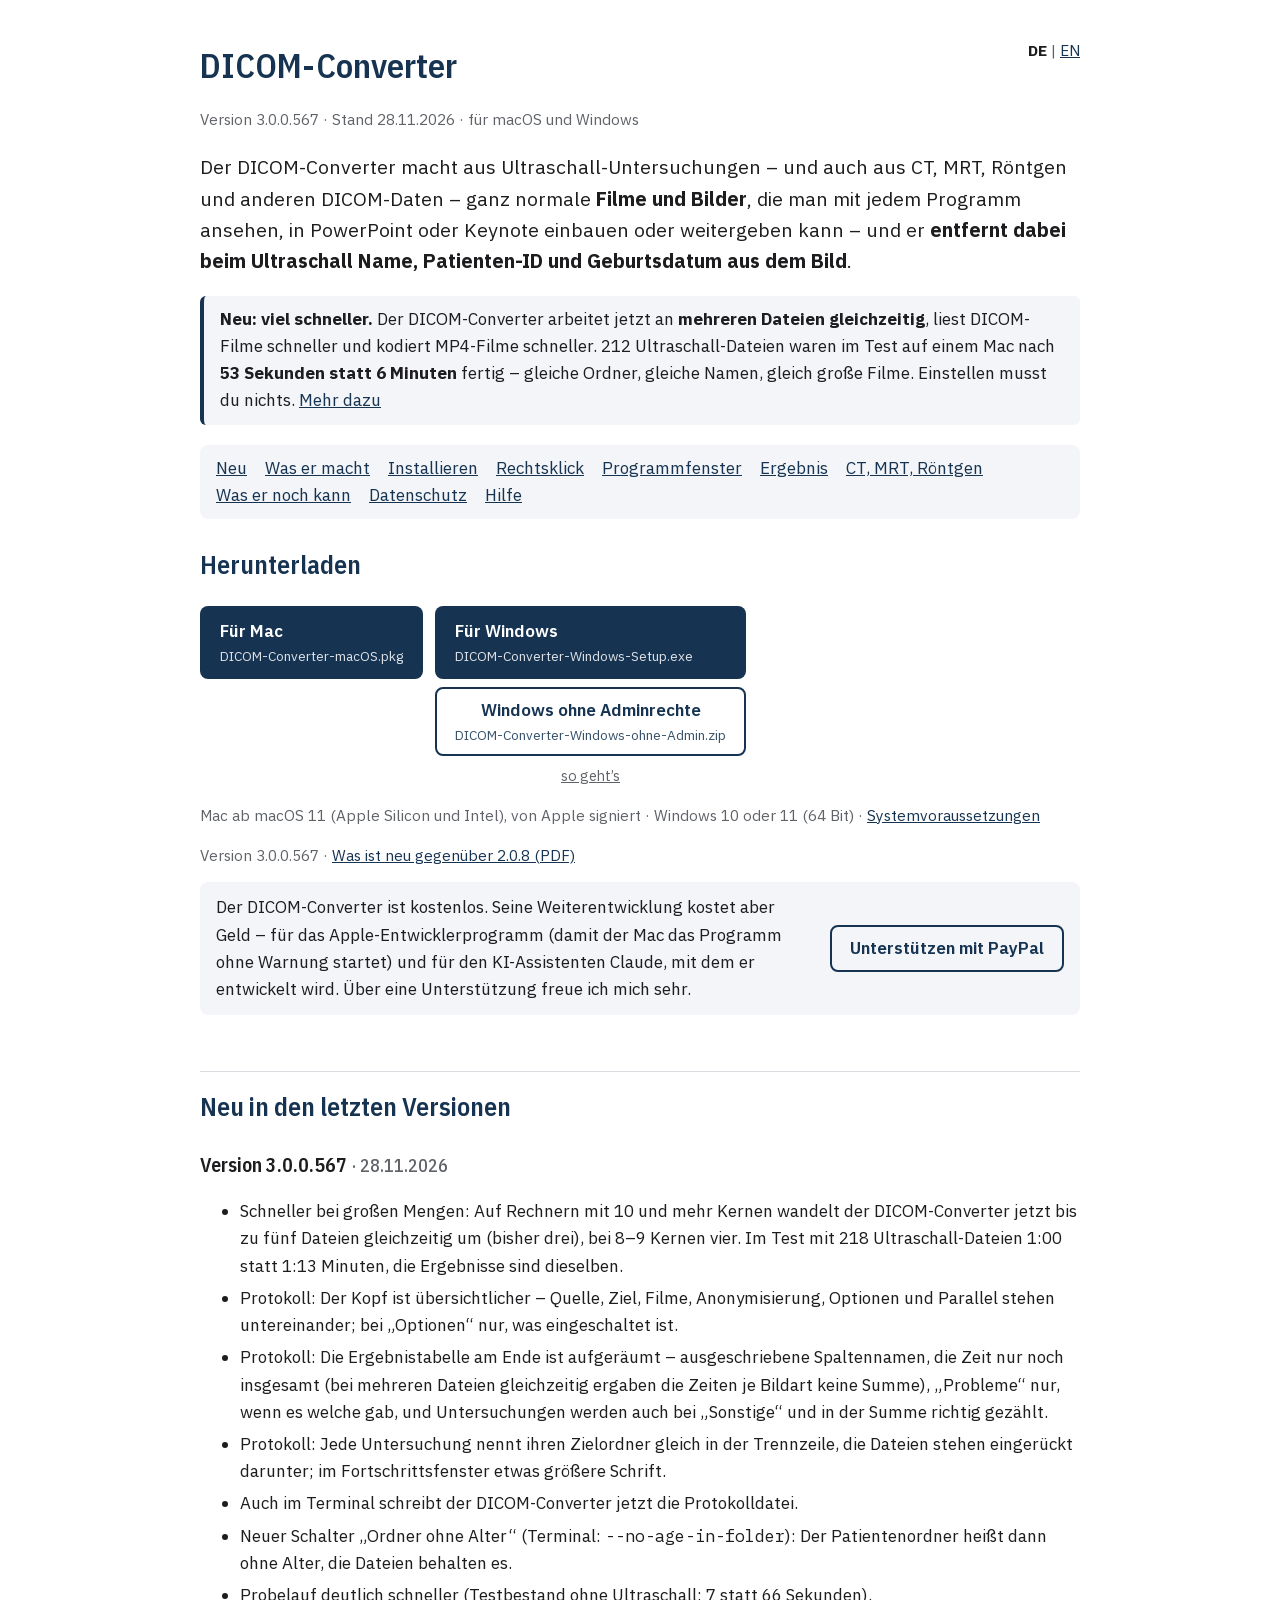
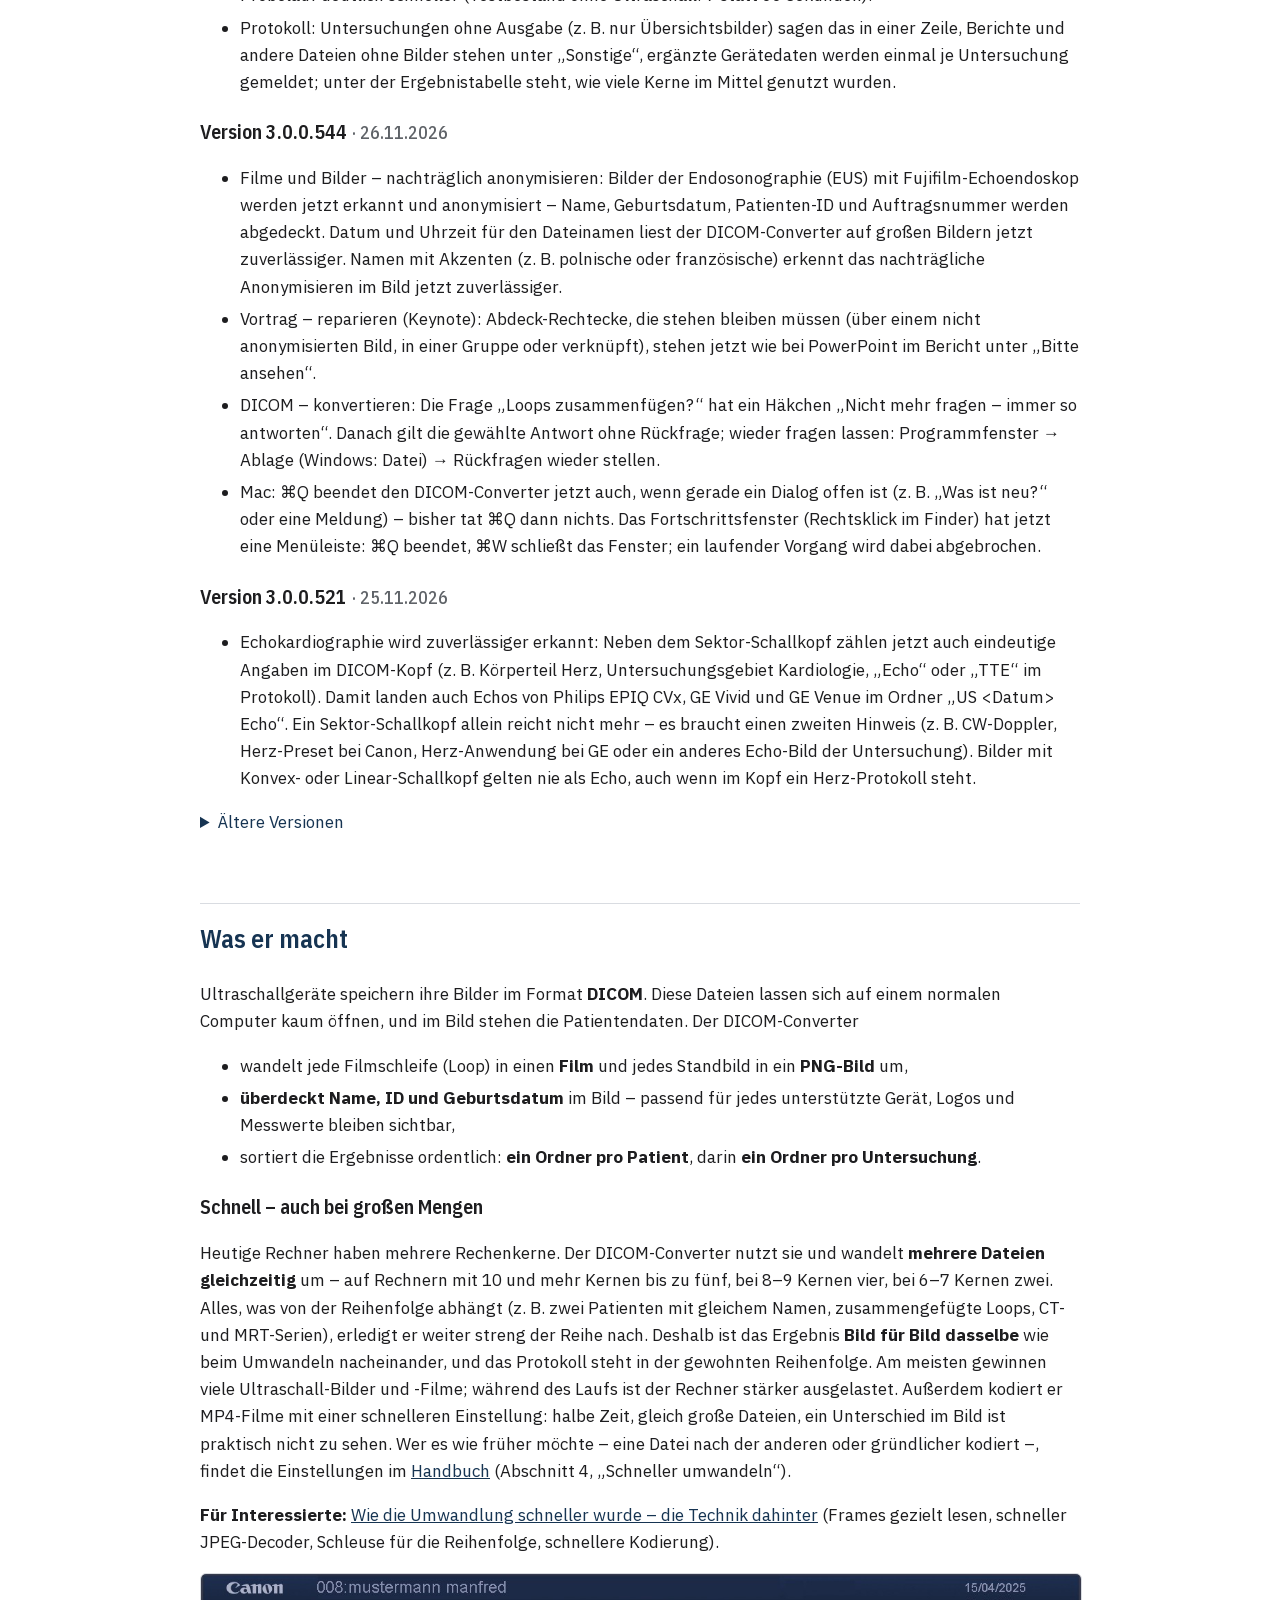
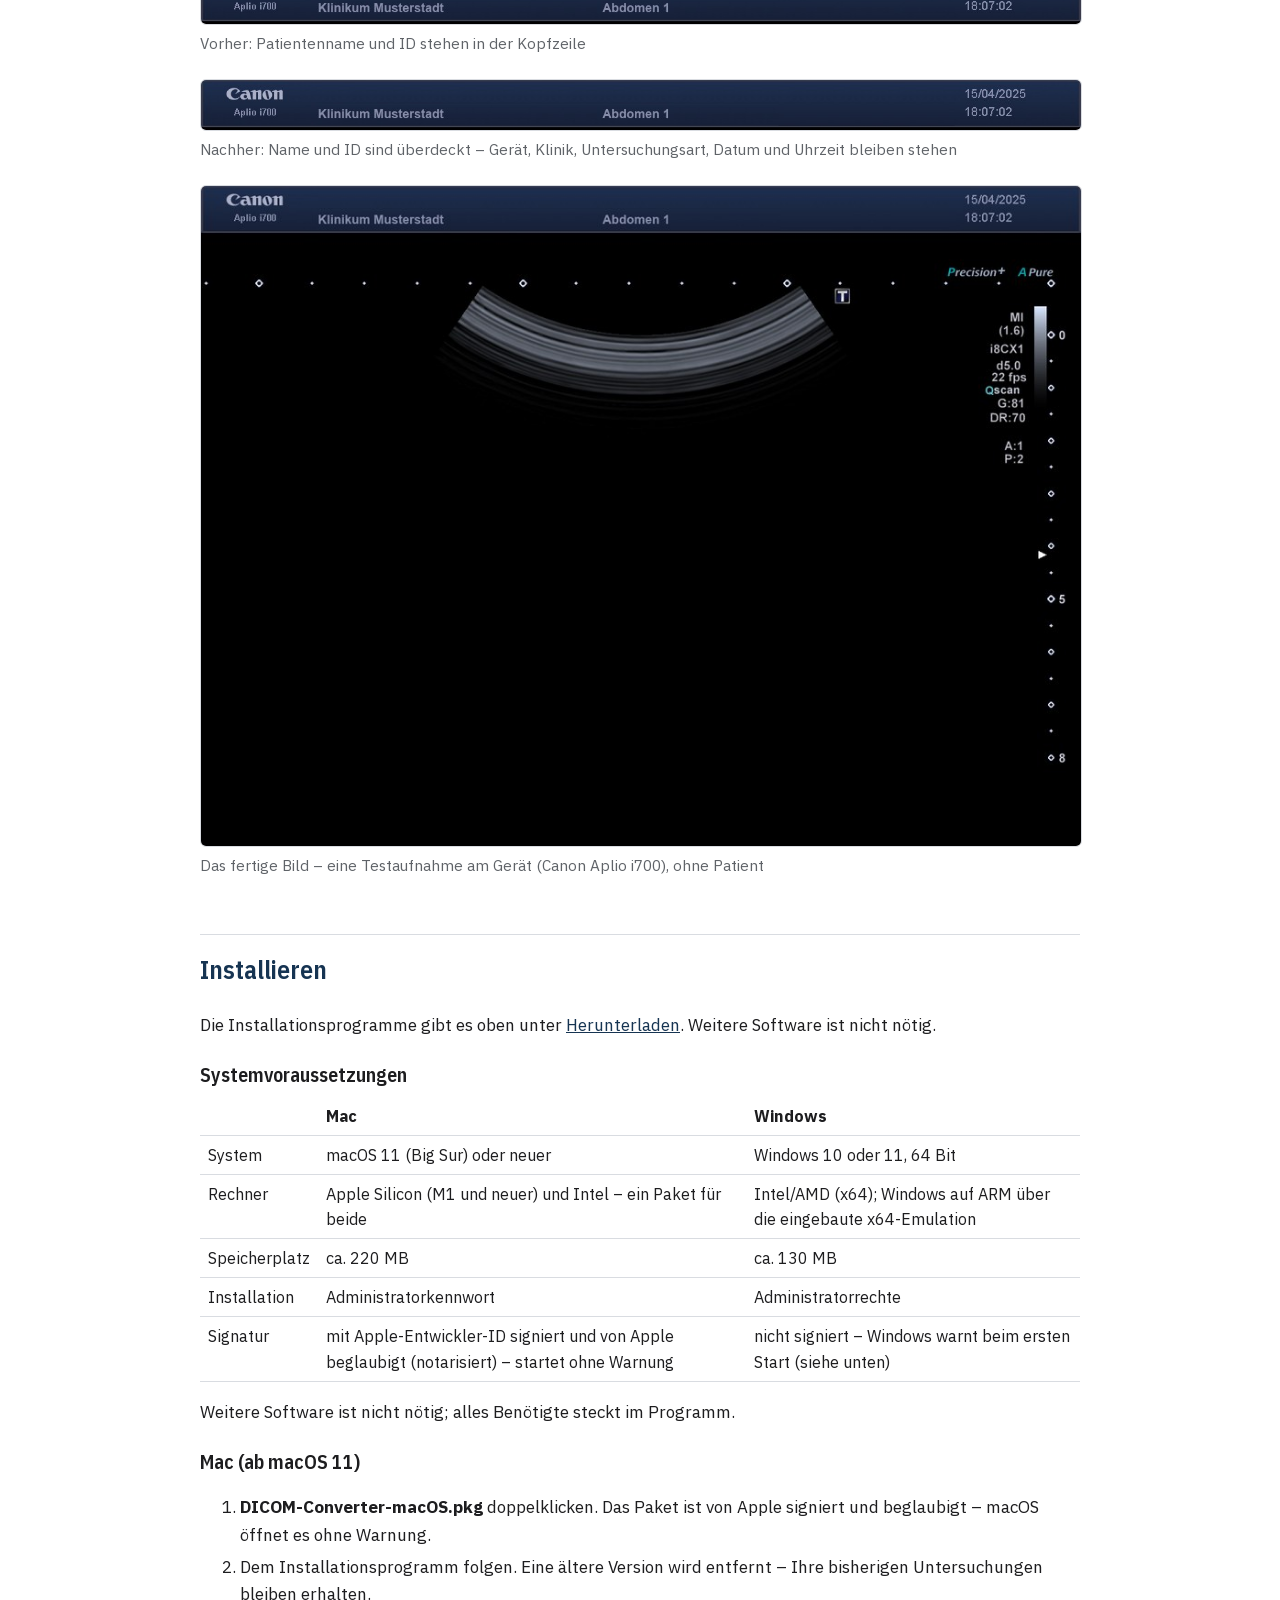
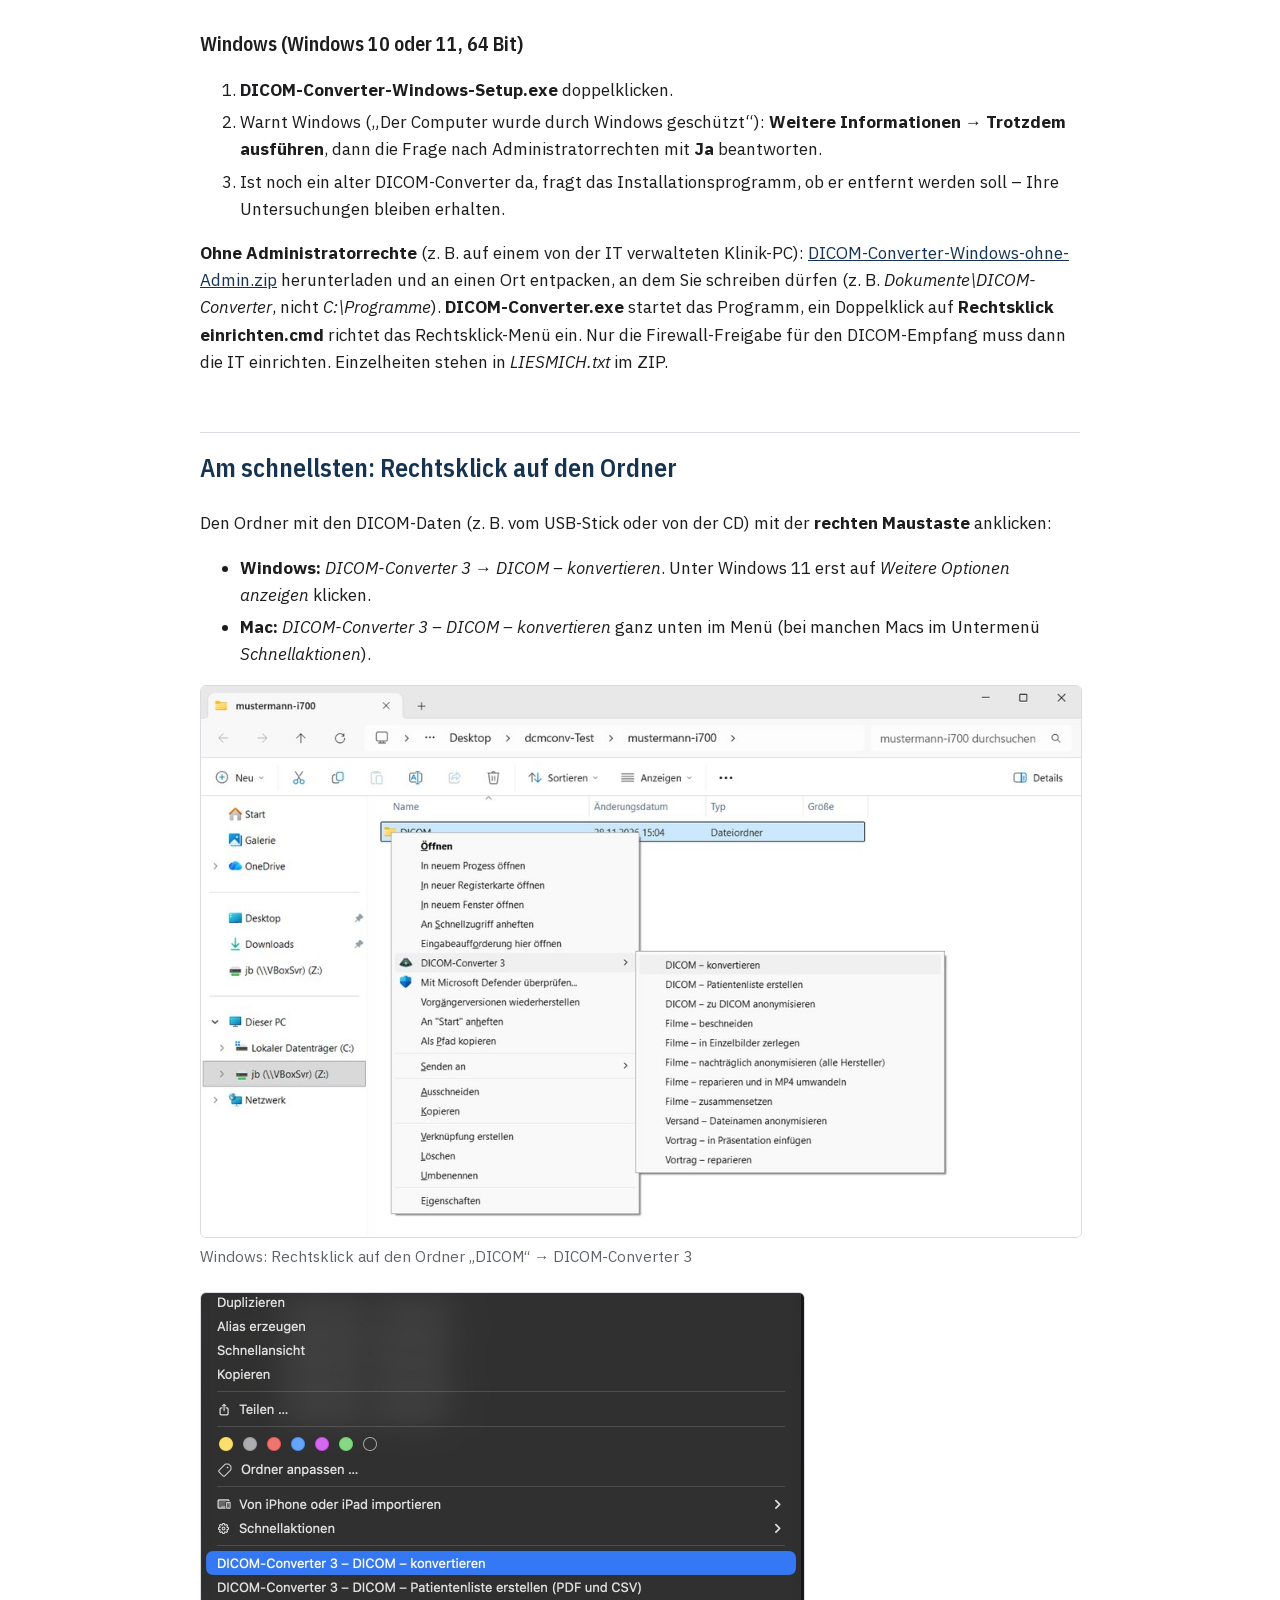
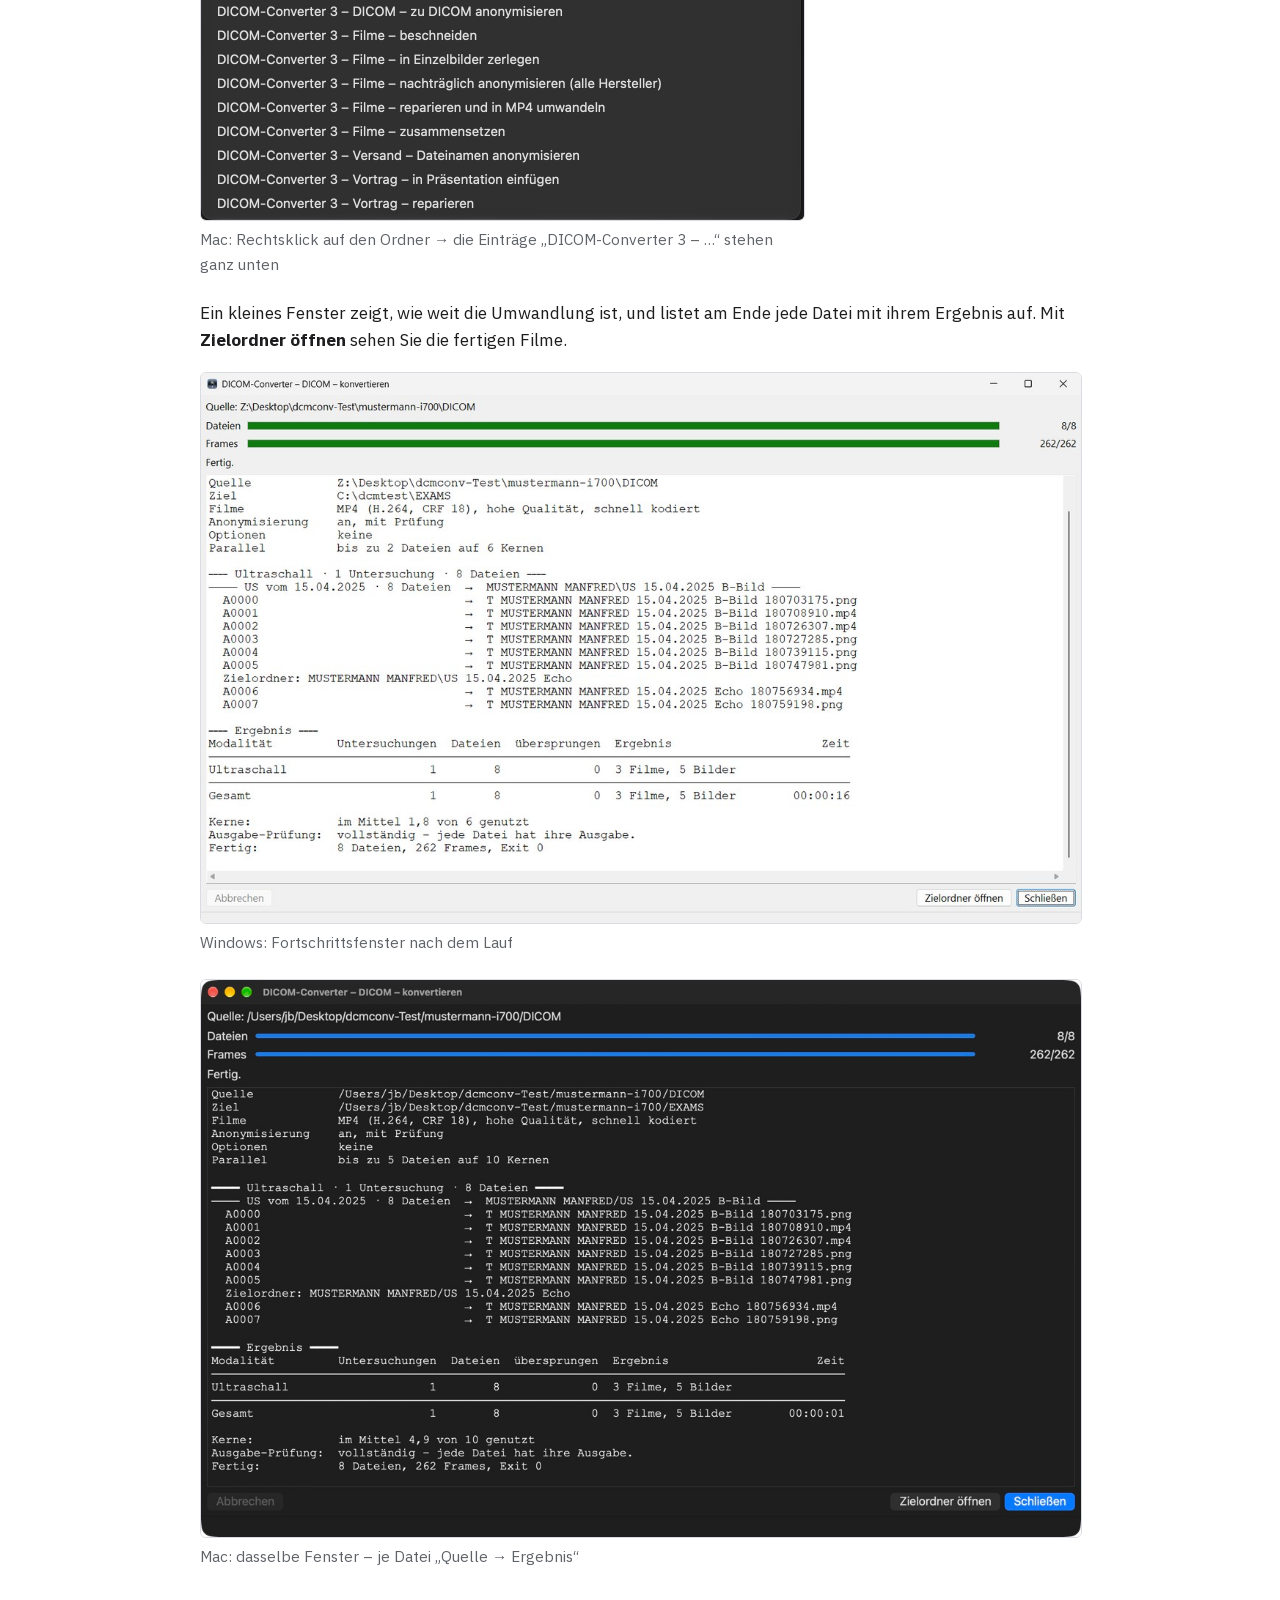
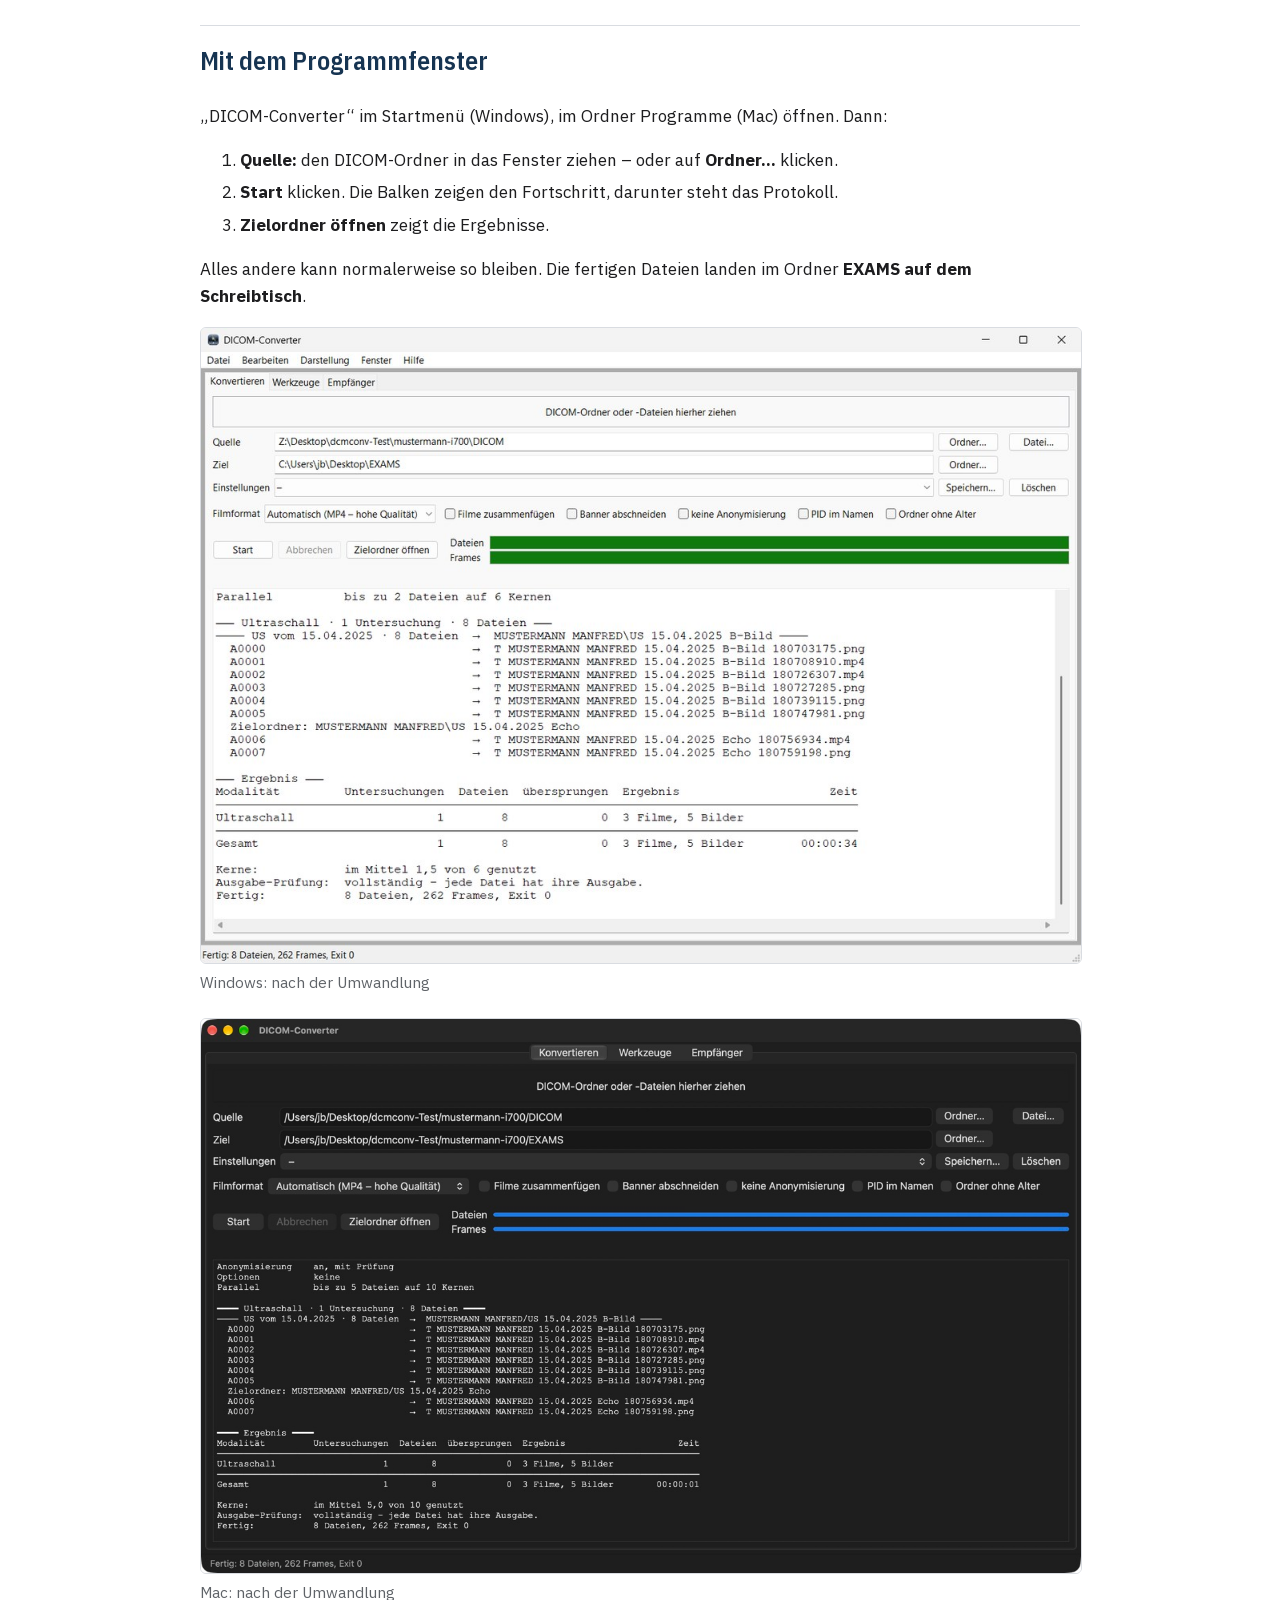
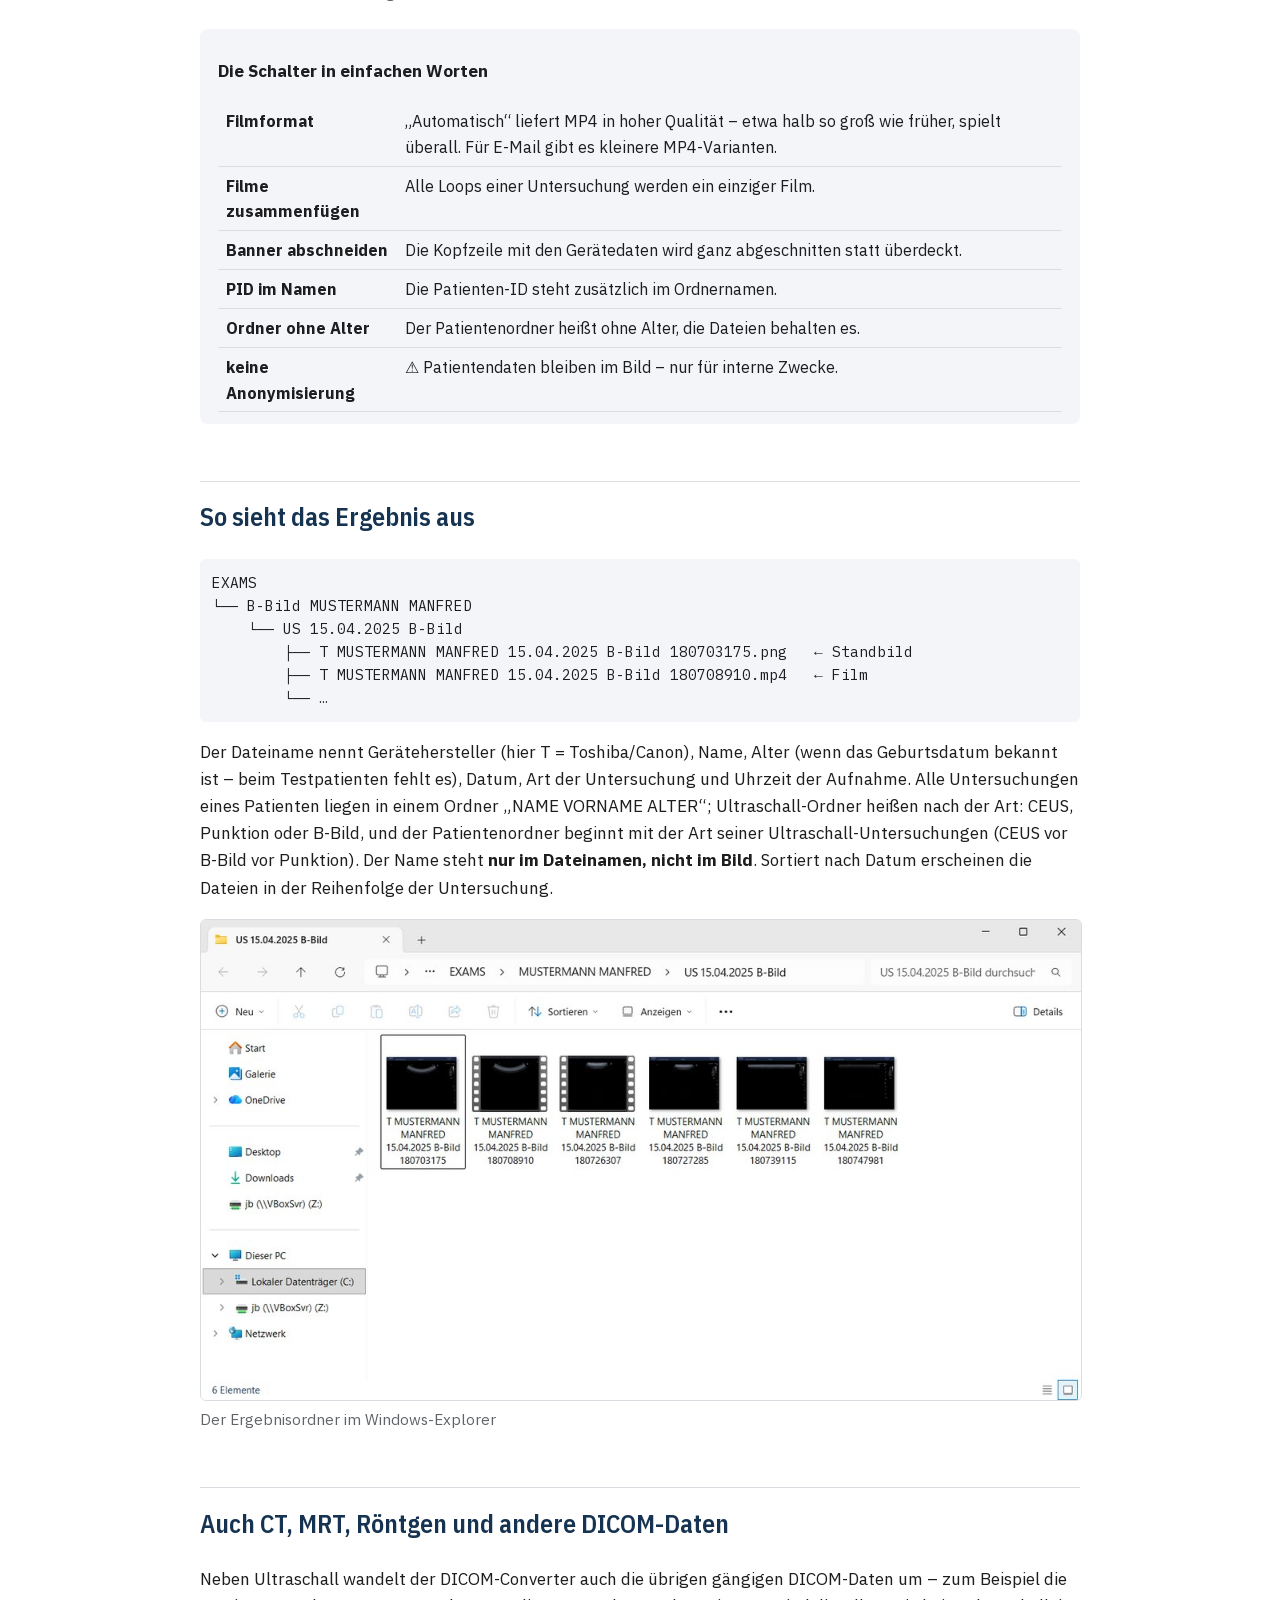
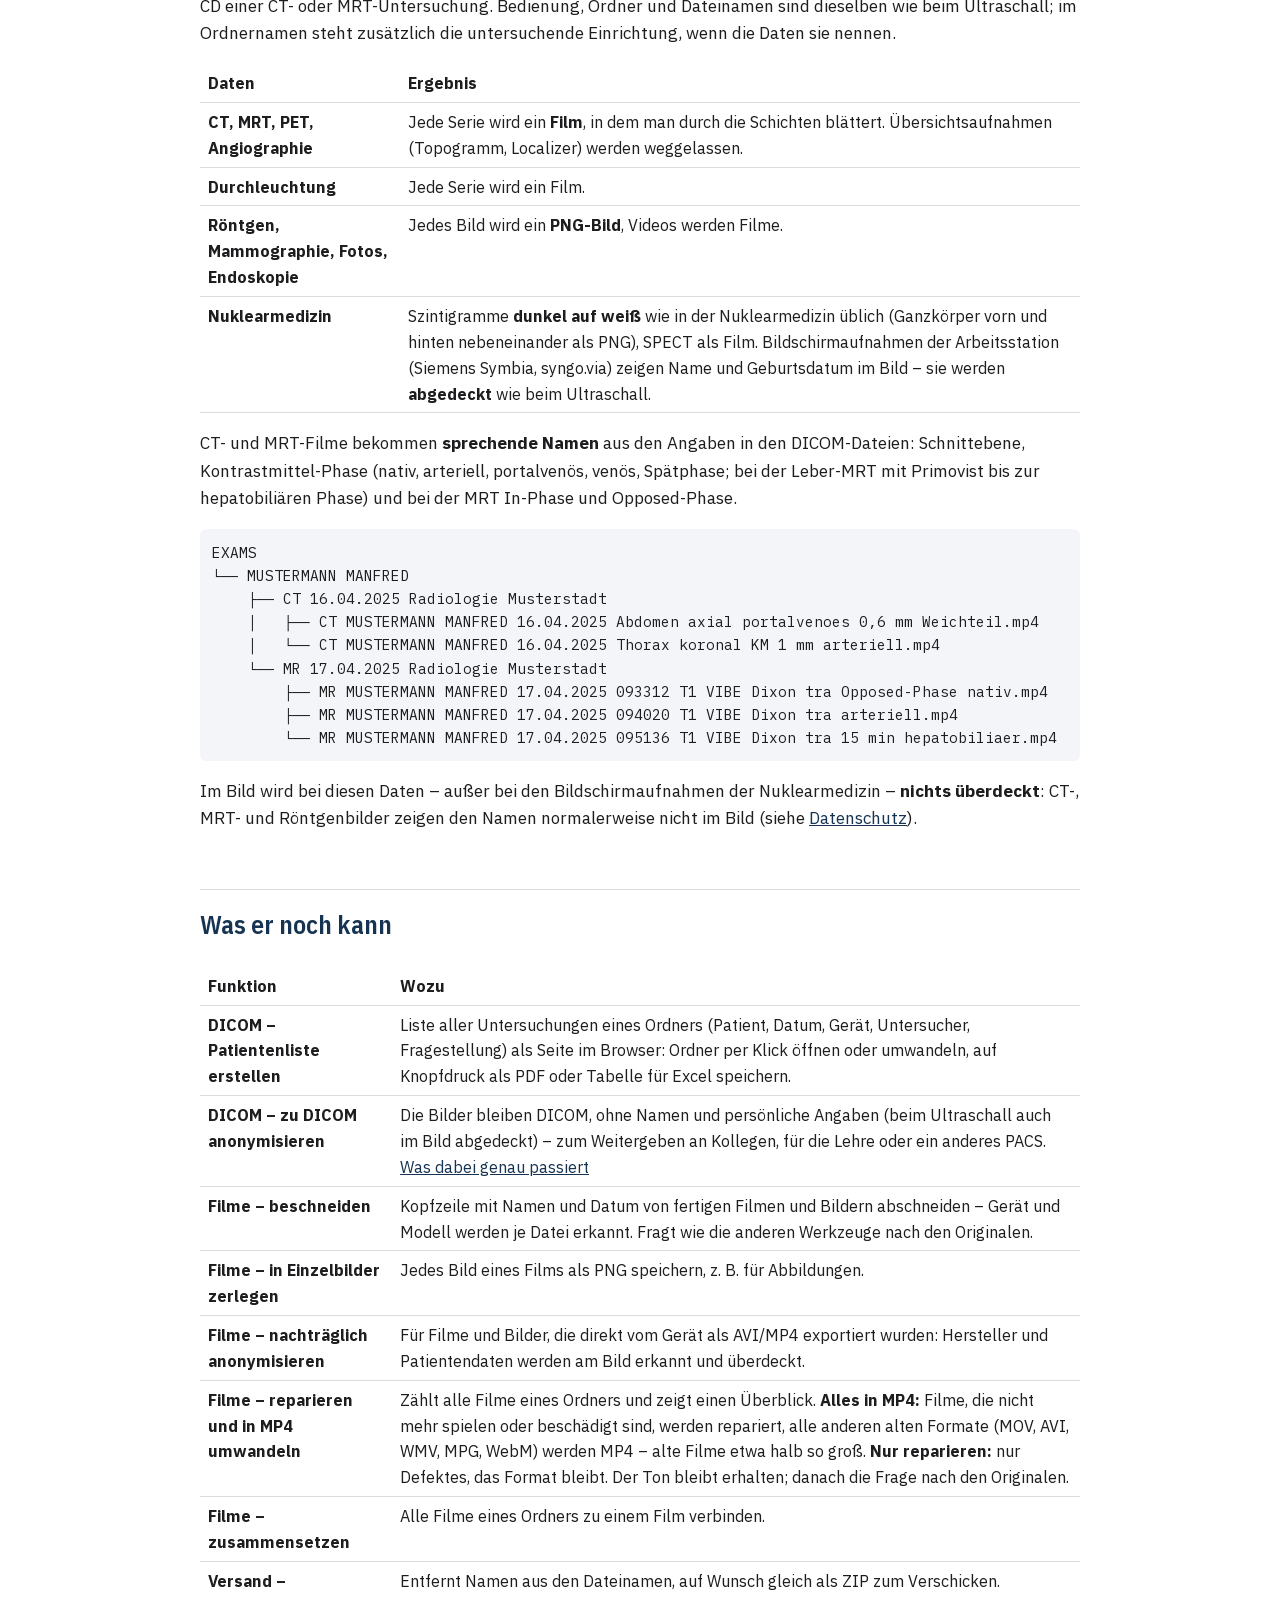
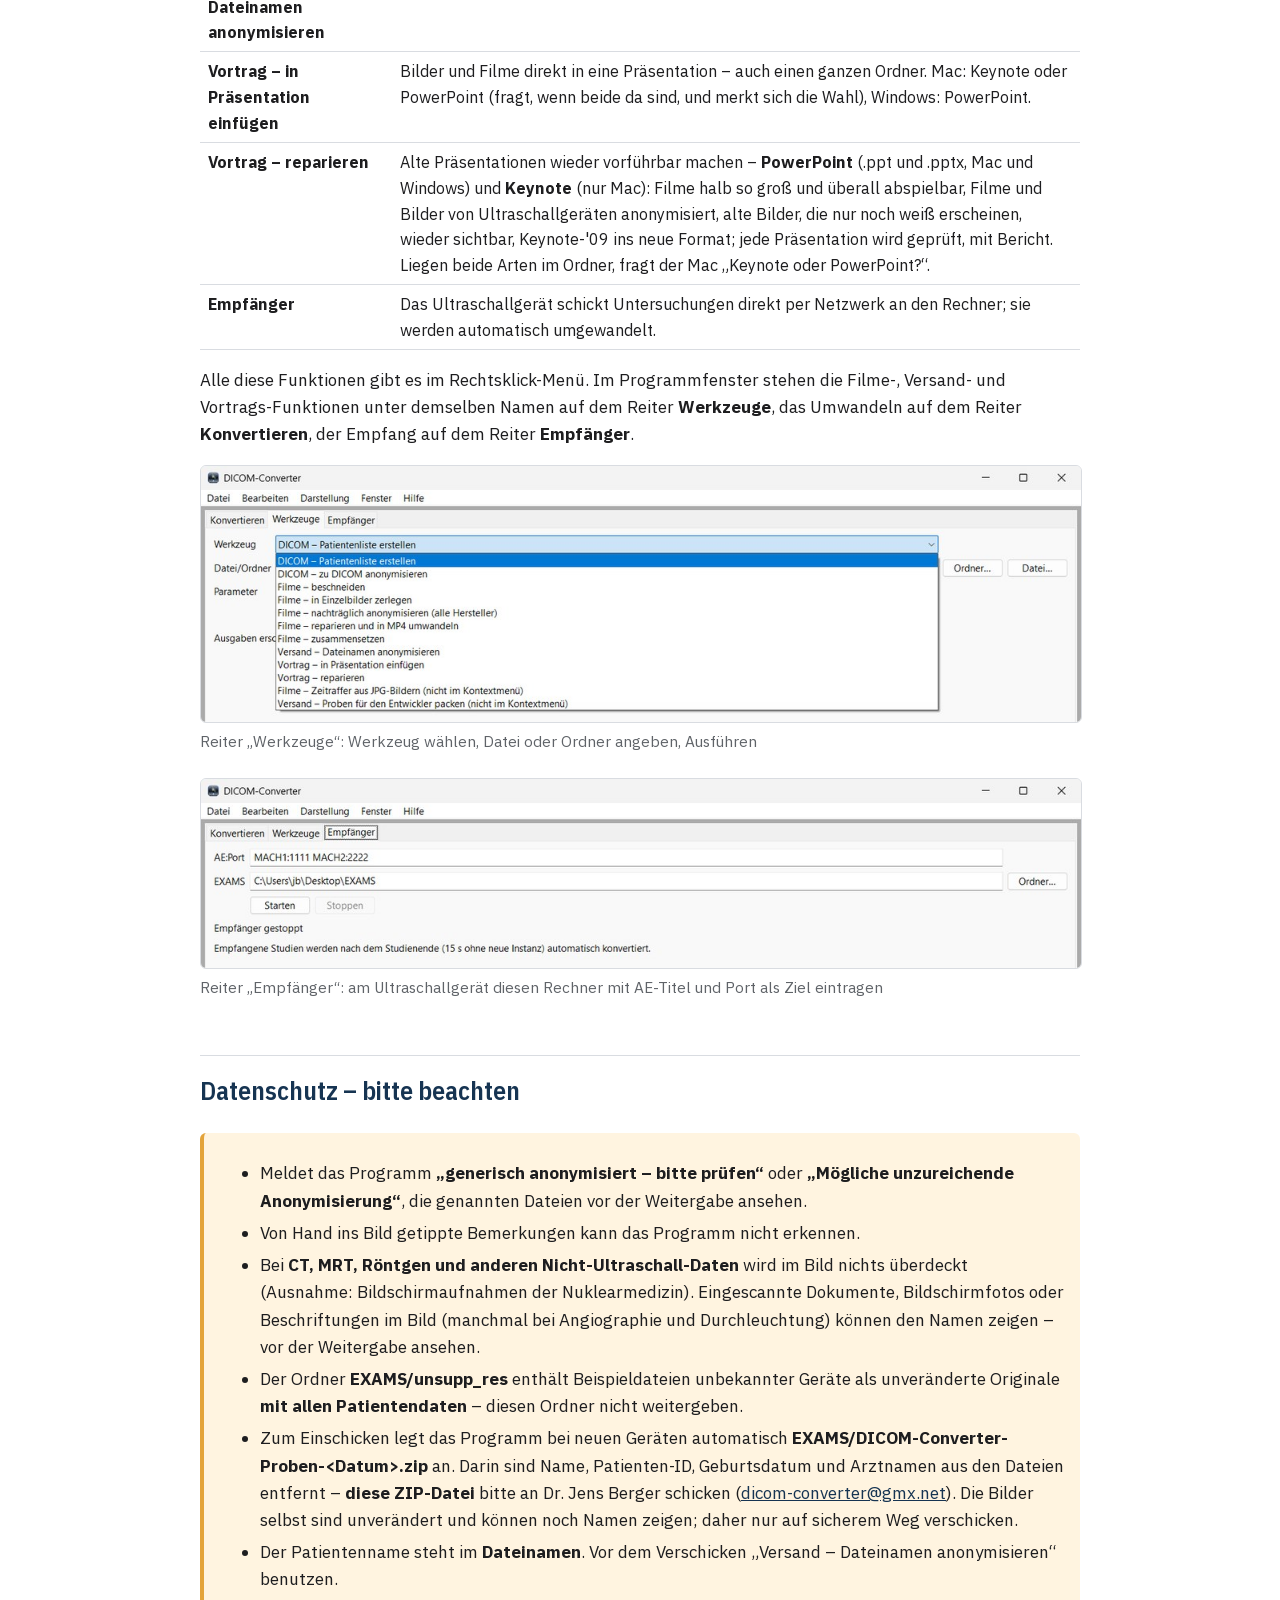
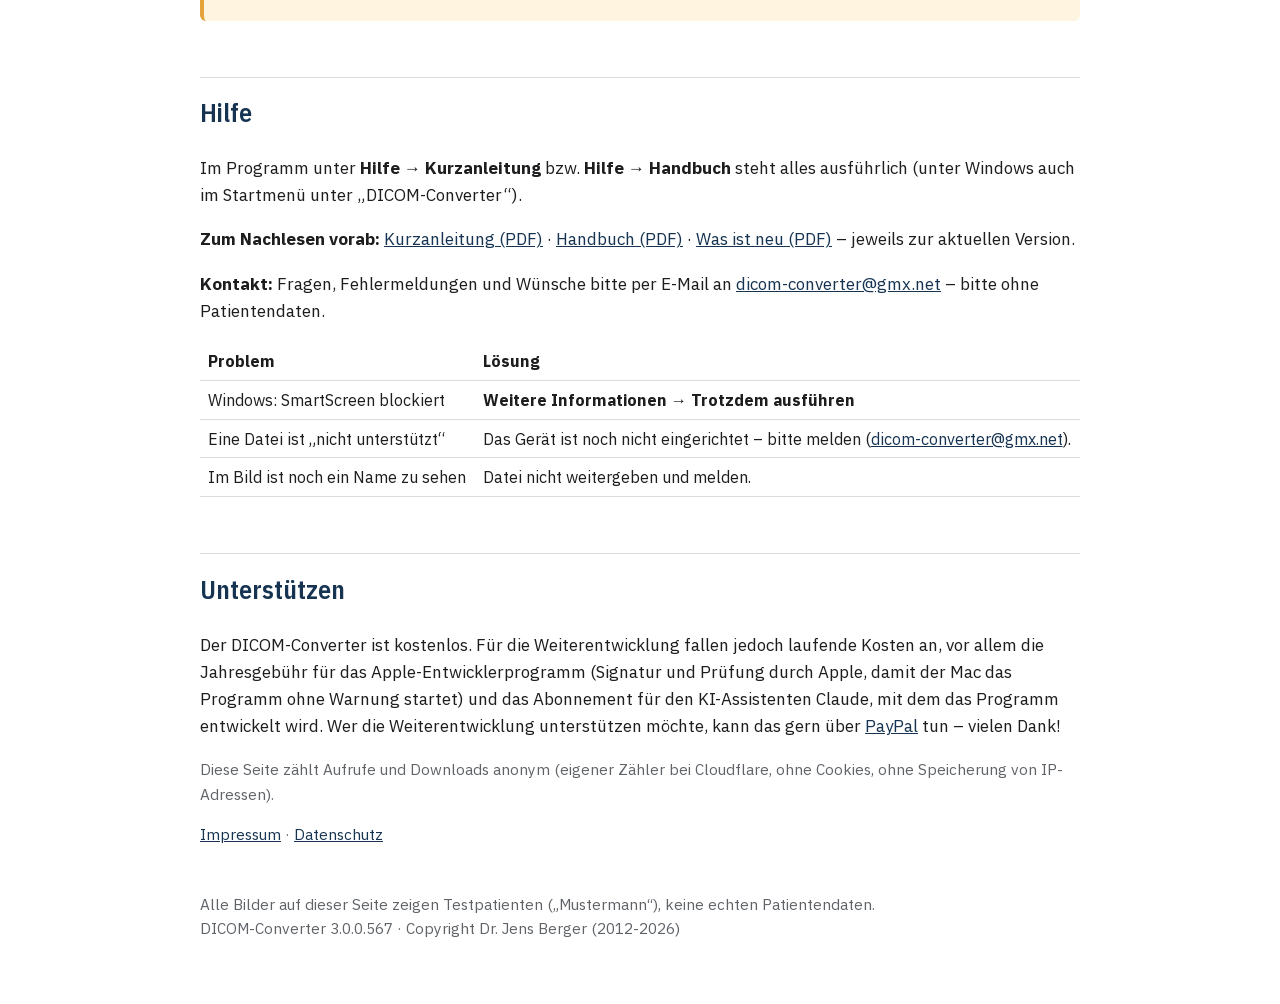
==== commit cde80f87: "DICOM-Converter 3.0.0.567 (28.11.2026)" ====
--- a/index.html
+++ b/index.html
@@ -427,7 +427,7 @@
 <p><b>Für Interessierte:</b> <a href="technik.html">Wie die Umwandlung schneller wurde – die Technik dahinter</a> (Frames gezielt lesen, schneller JPEG-Decoder, Schleuse für die Reihenfolge, schnellere Kodierung).</p>
 
 <figure><img src="img/vorher-kopf.jpg" alt="Kopfzeile vorher mit Patientenname und ID"><figcaption>Vorher: Patientenname und ID stehen in der Kopfzeile</figcaption></figure>
-<figure><img src="img/nachher-kopf.jpg" alt="Kopfzeile nachher ohne Patientendaten"><figcaption>Nachher: Name und ID sind überdeckt – Gerät, Klinik, Datum und Uhrzeit bleiben stehen</figcaption></figure>
+<figure><img src="img/nachher-kopf.jpg" alt="Kopfzeile nachher ohne Patientendaten"><figcaption>Nachher: Name und ID sind überdeckt – Gerät, Klinik, Untersuchungsart, Datum und Uhrzeit bleiben stehen</figcaption></figure>
 <figure><img src="img/nachher.jpg" alt="Umgewandeltes Ultraschallbild"><figcaption>Das fertige Bild – eine Testaufnahme am Gerät (Canon Aplio i700), ohne Patient</figcaption></figure>
 
 <h2 id="installieren">Installieren</h2>
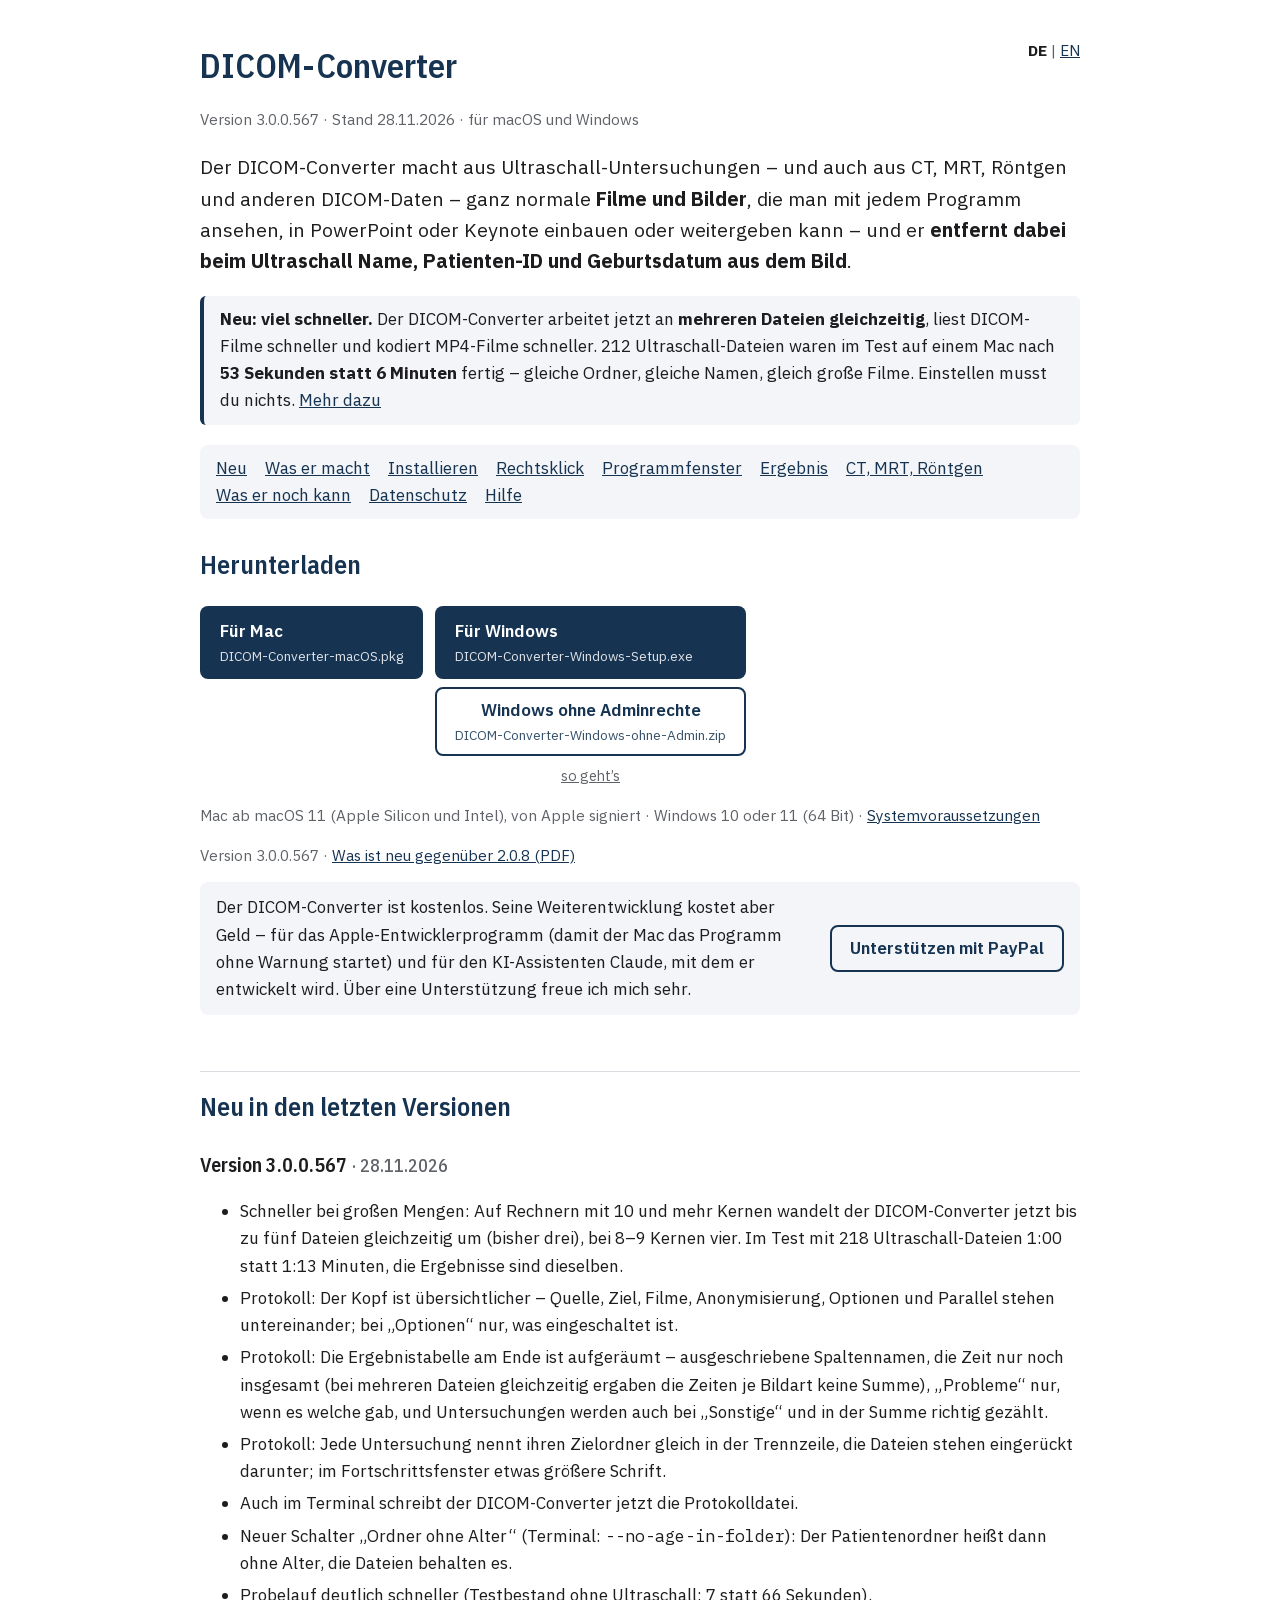
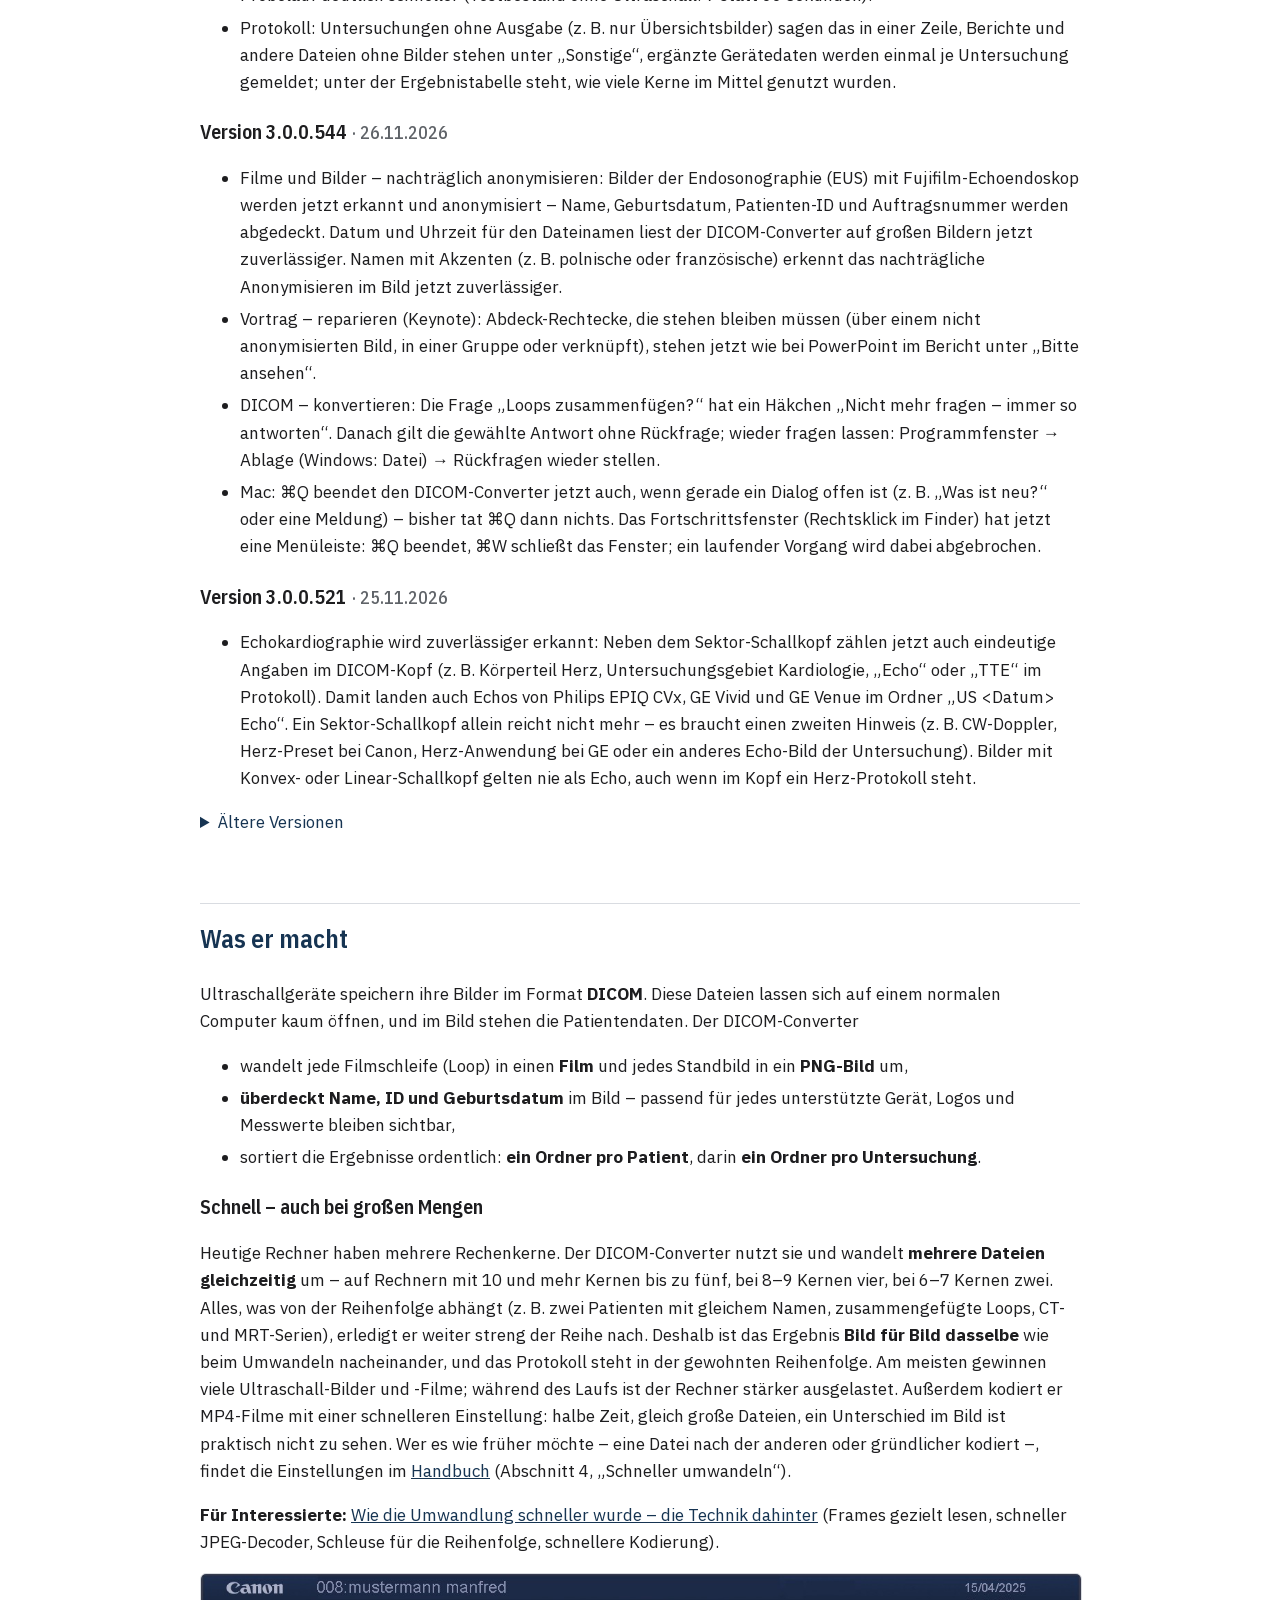
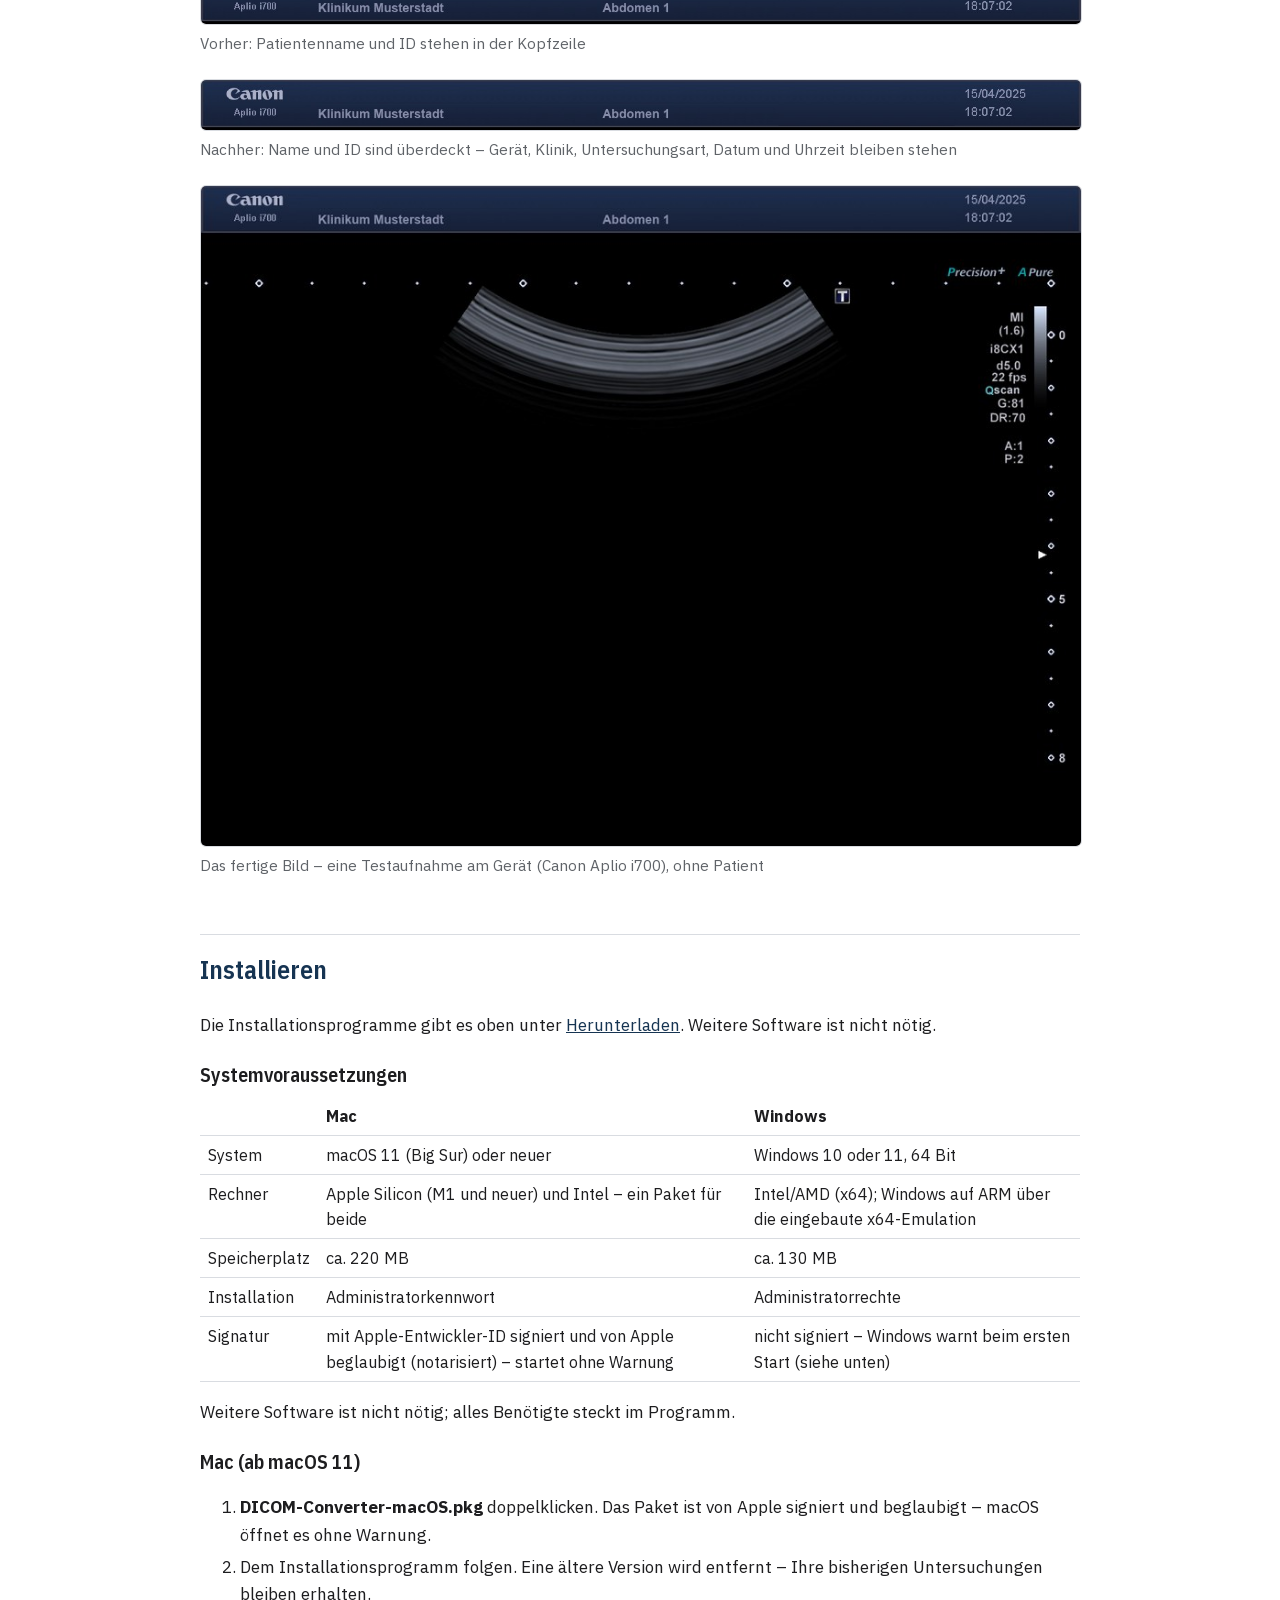
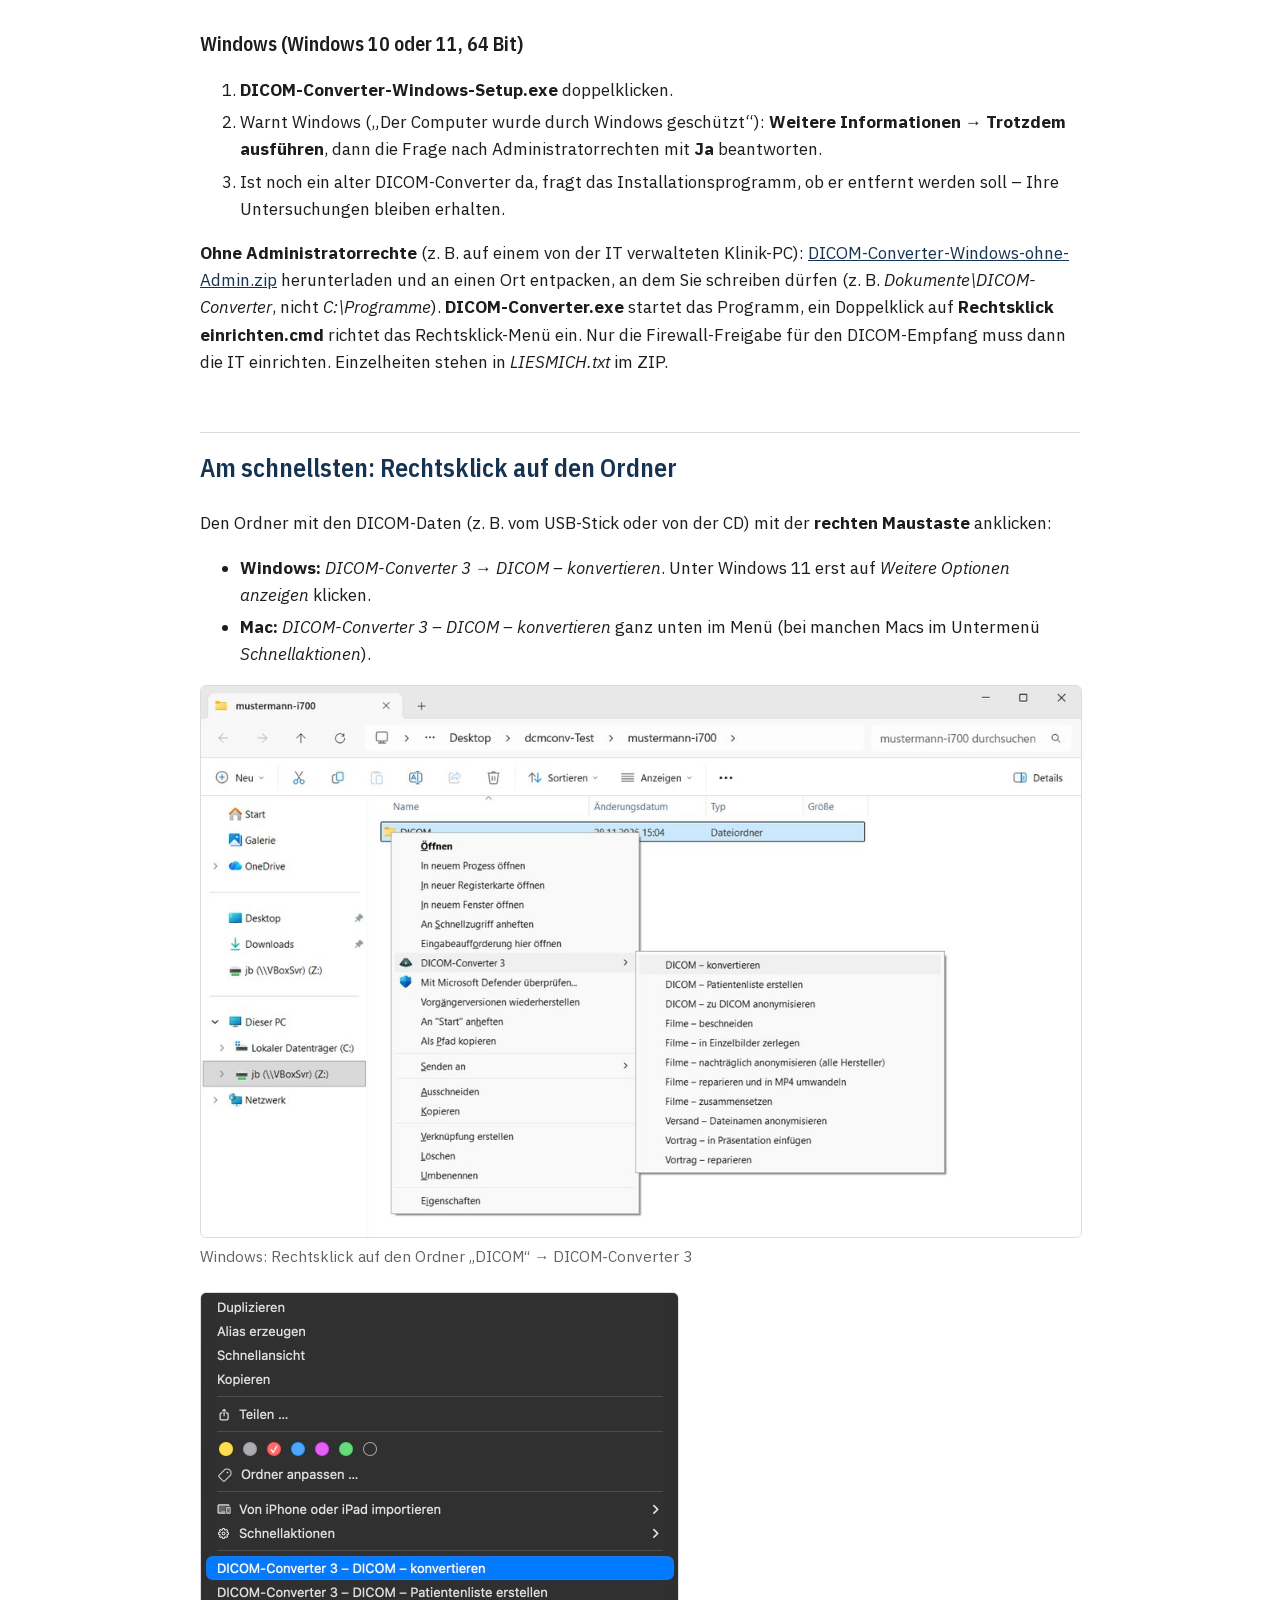
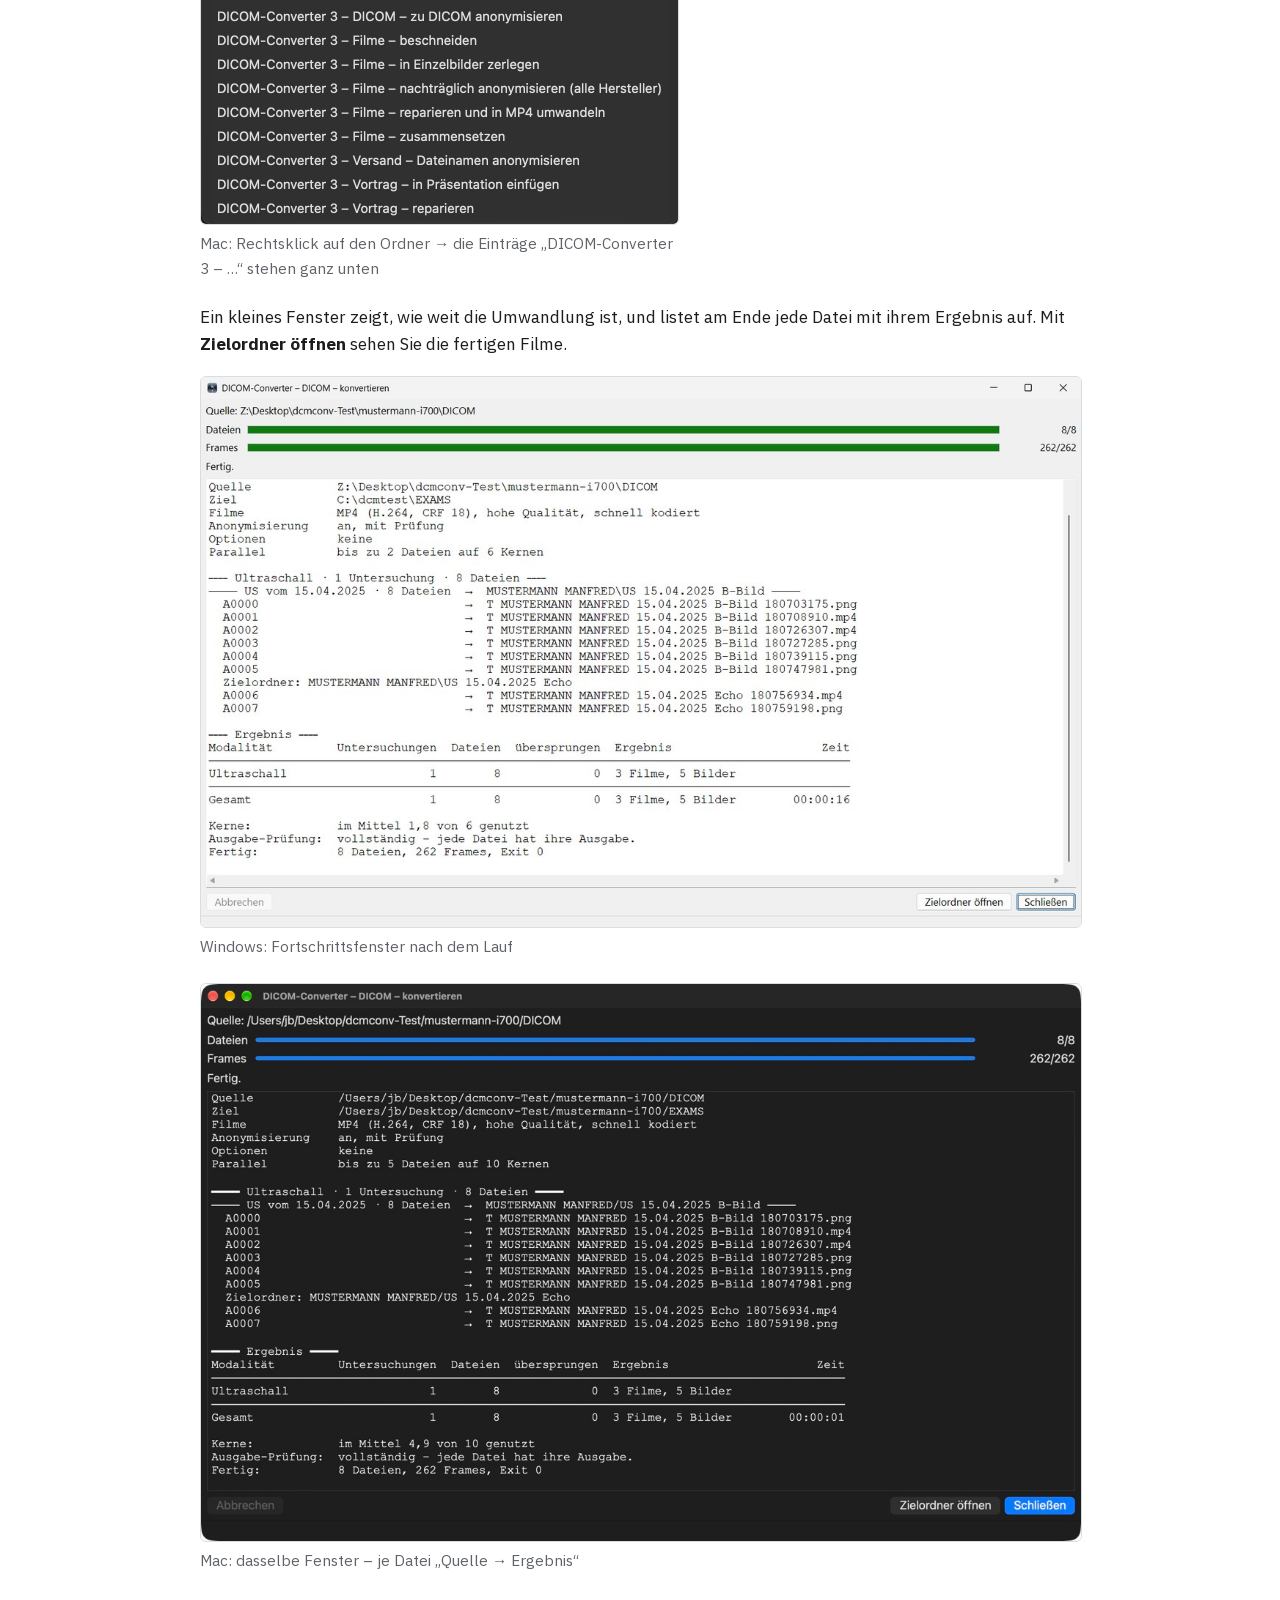
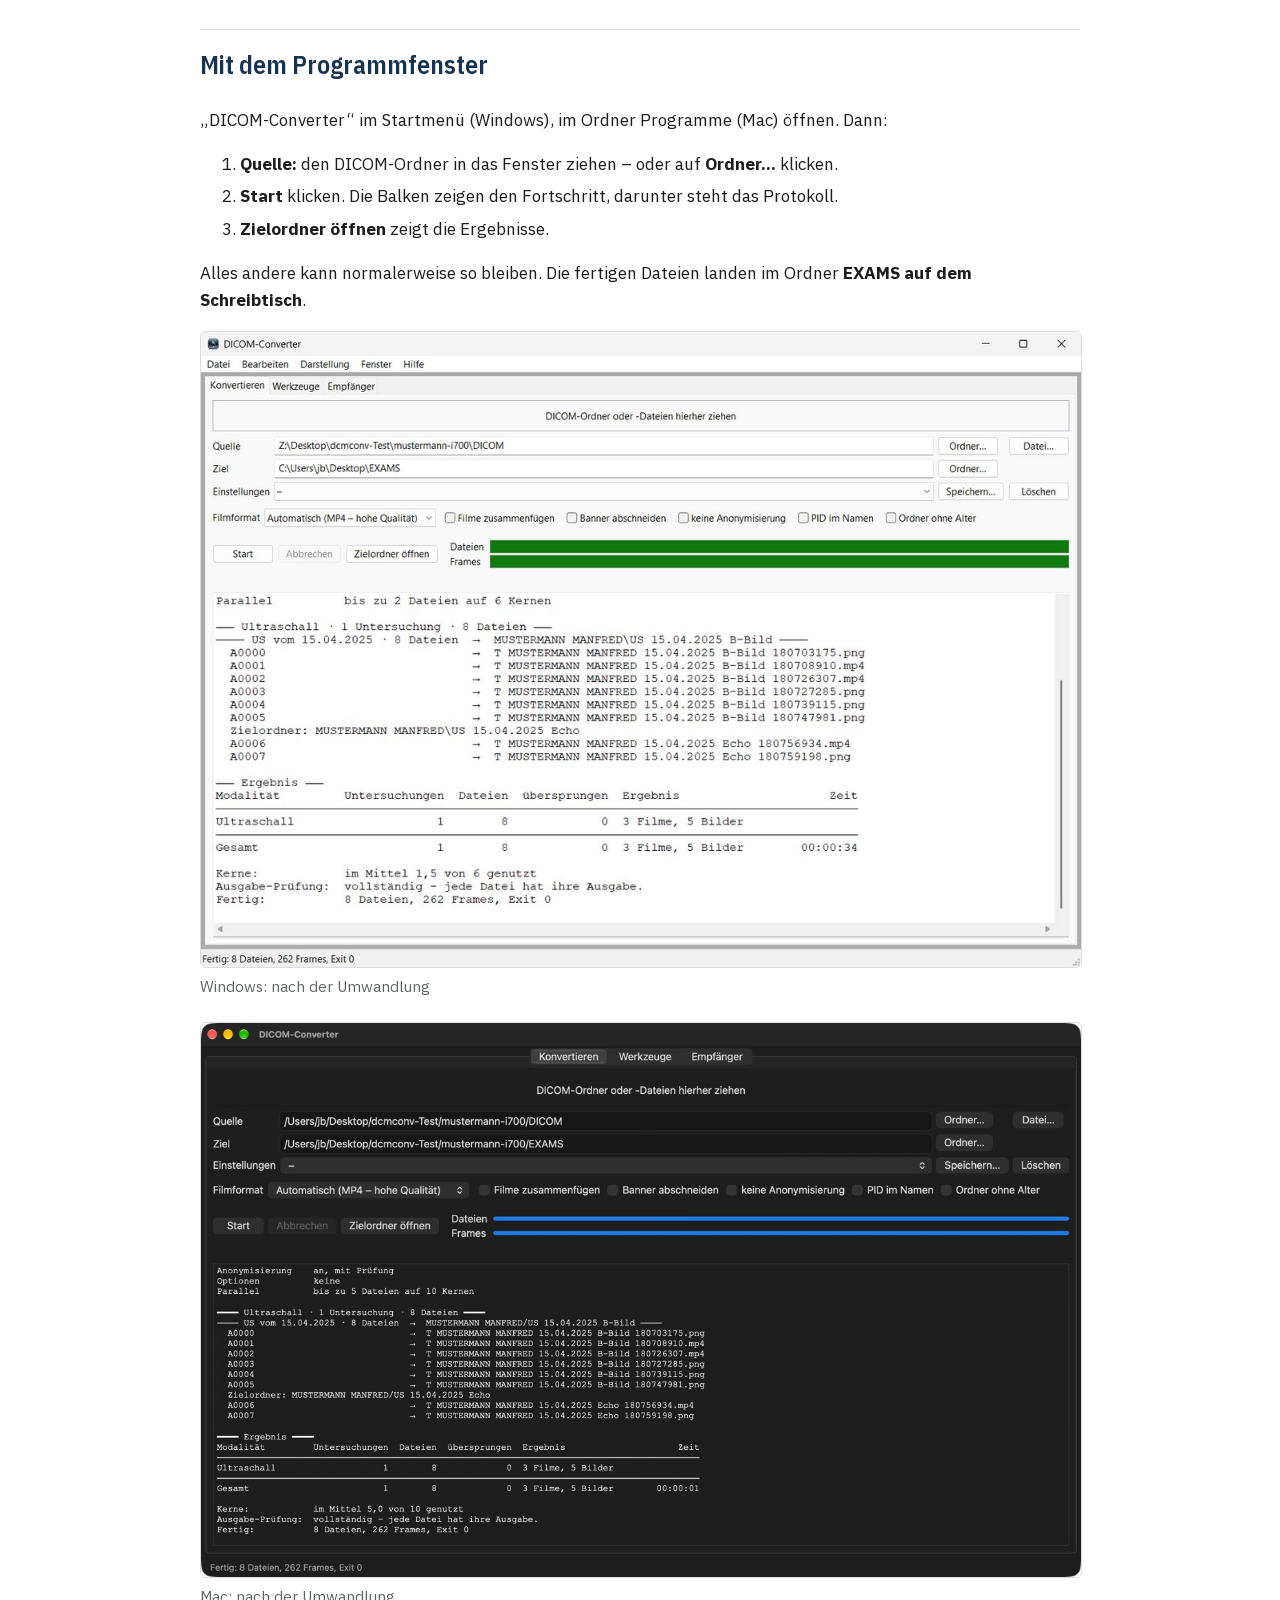
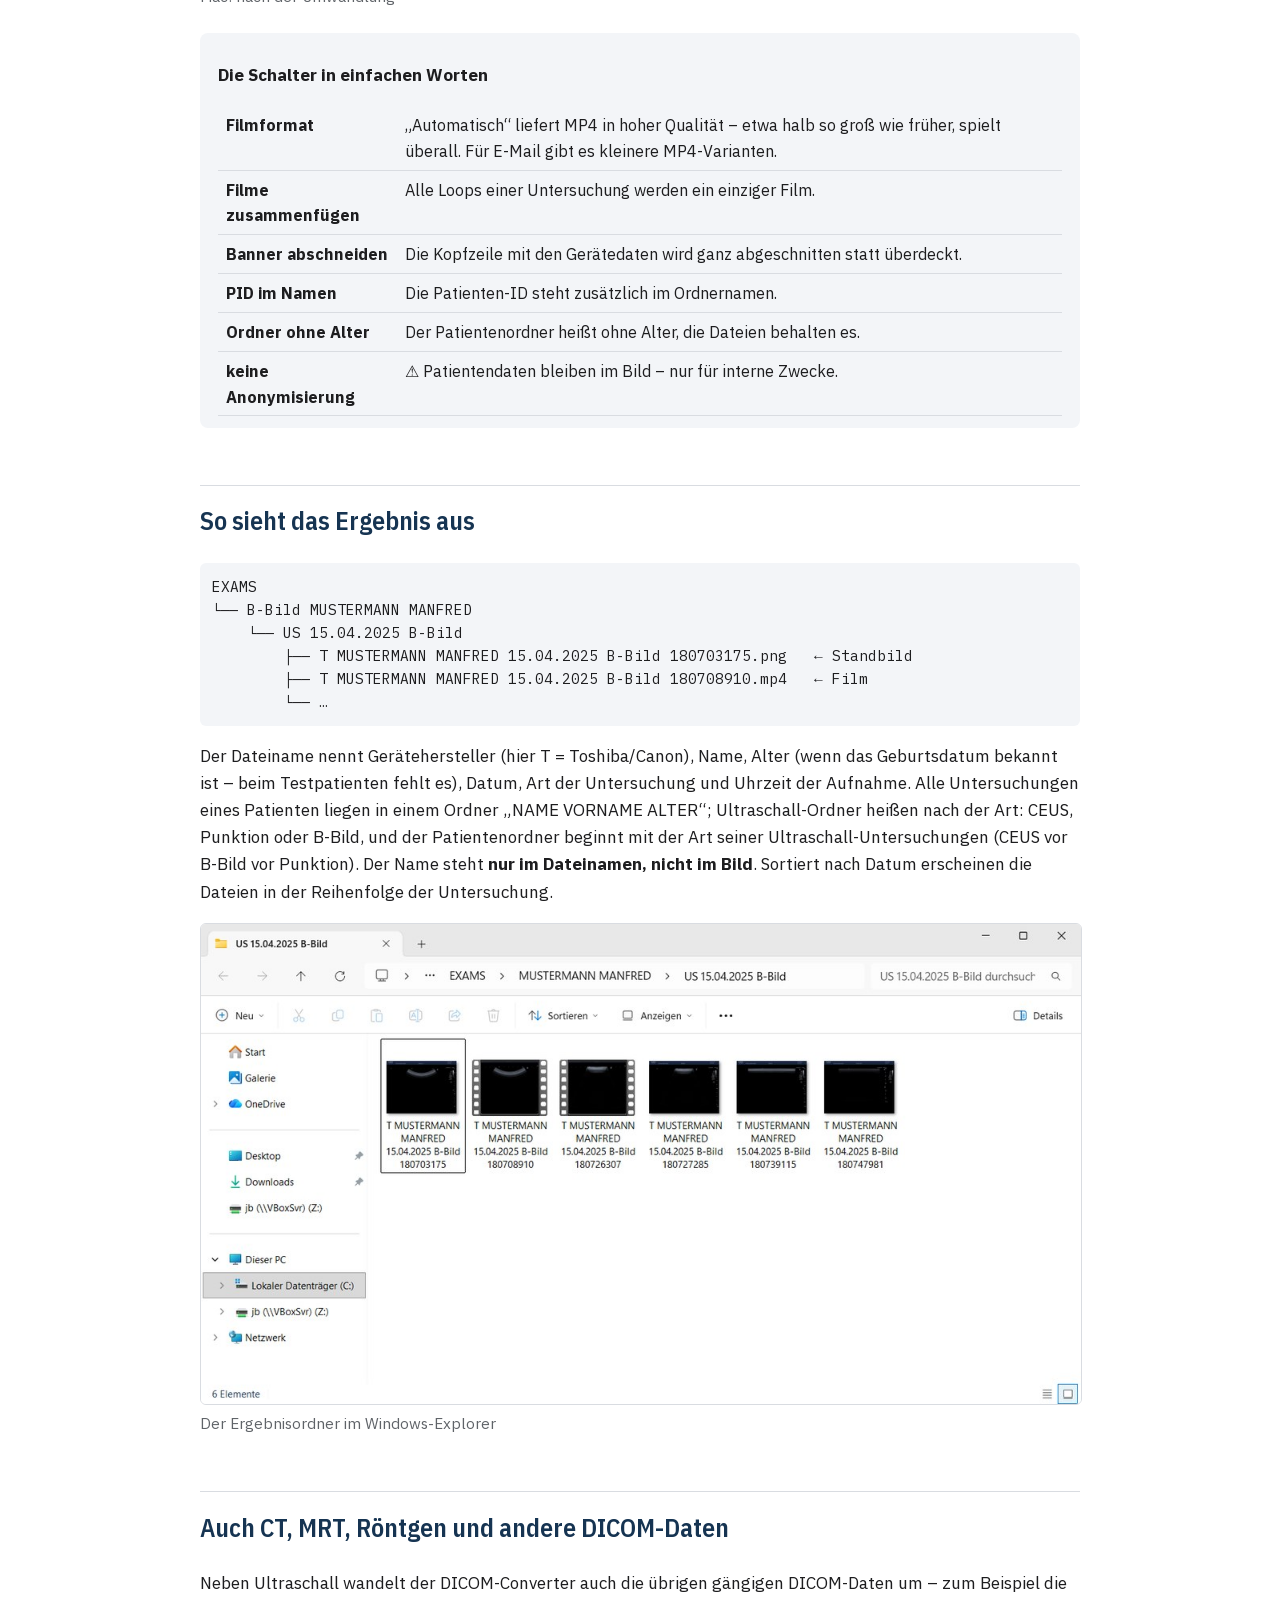
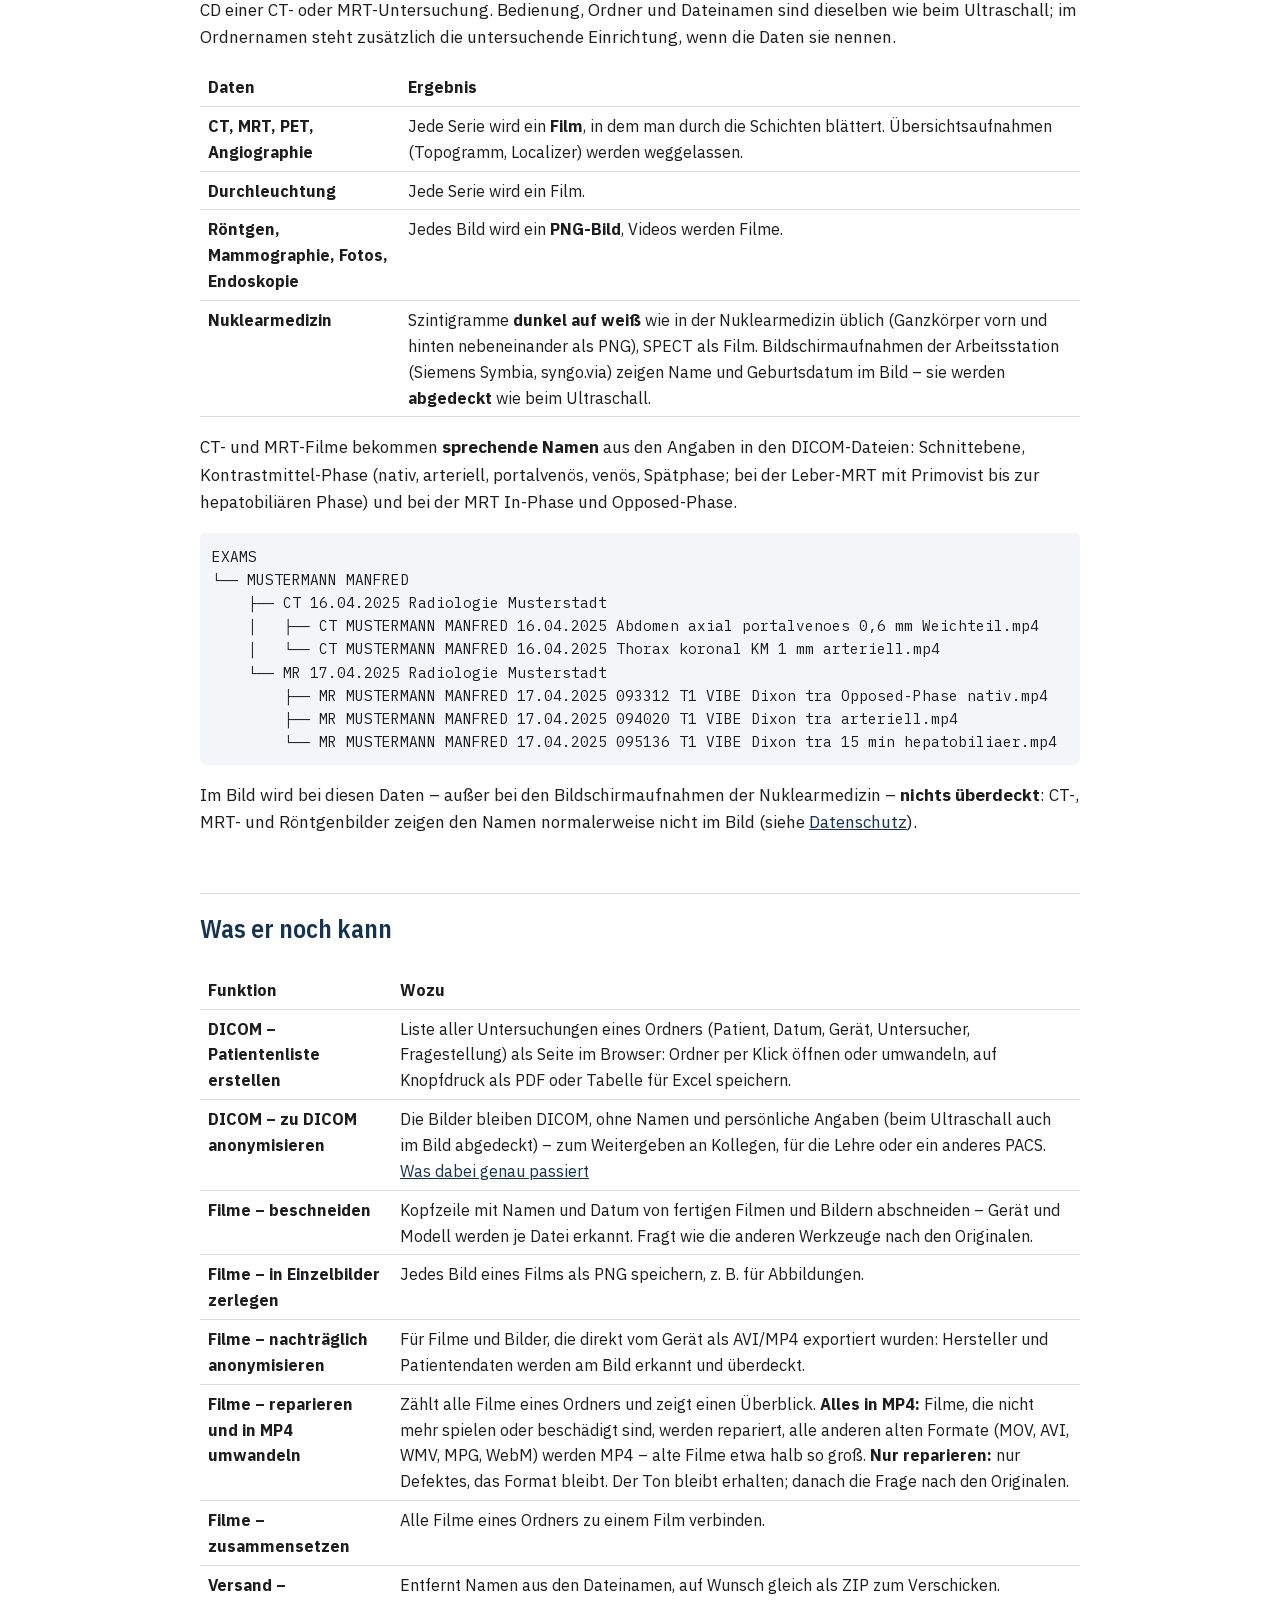
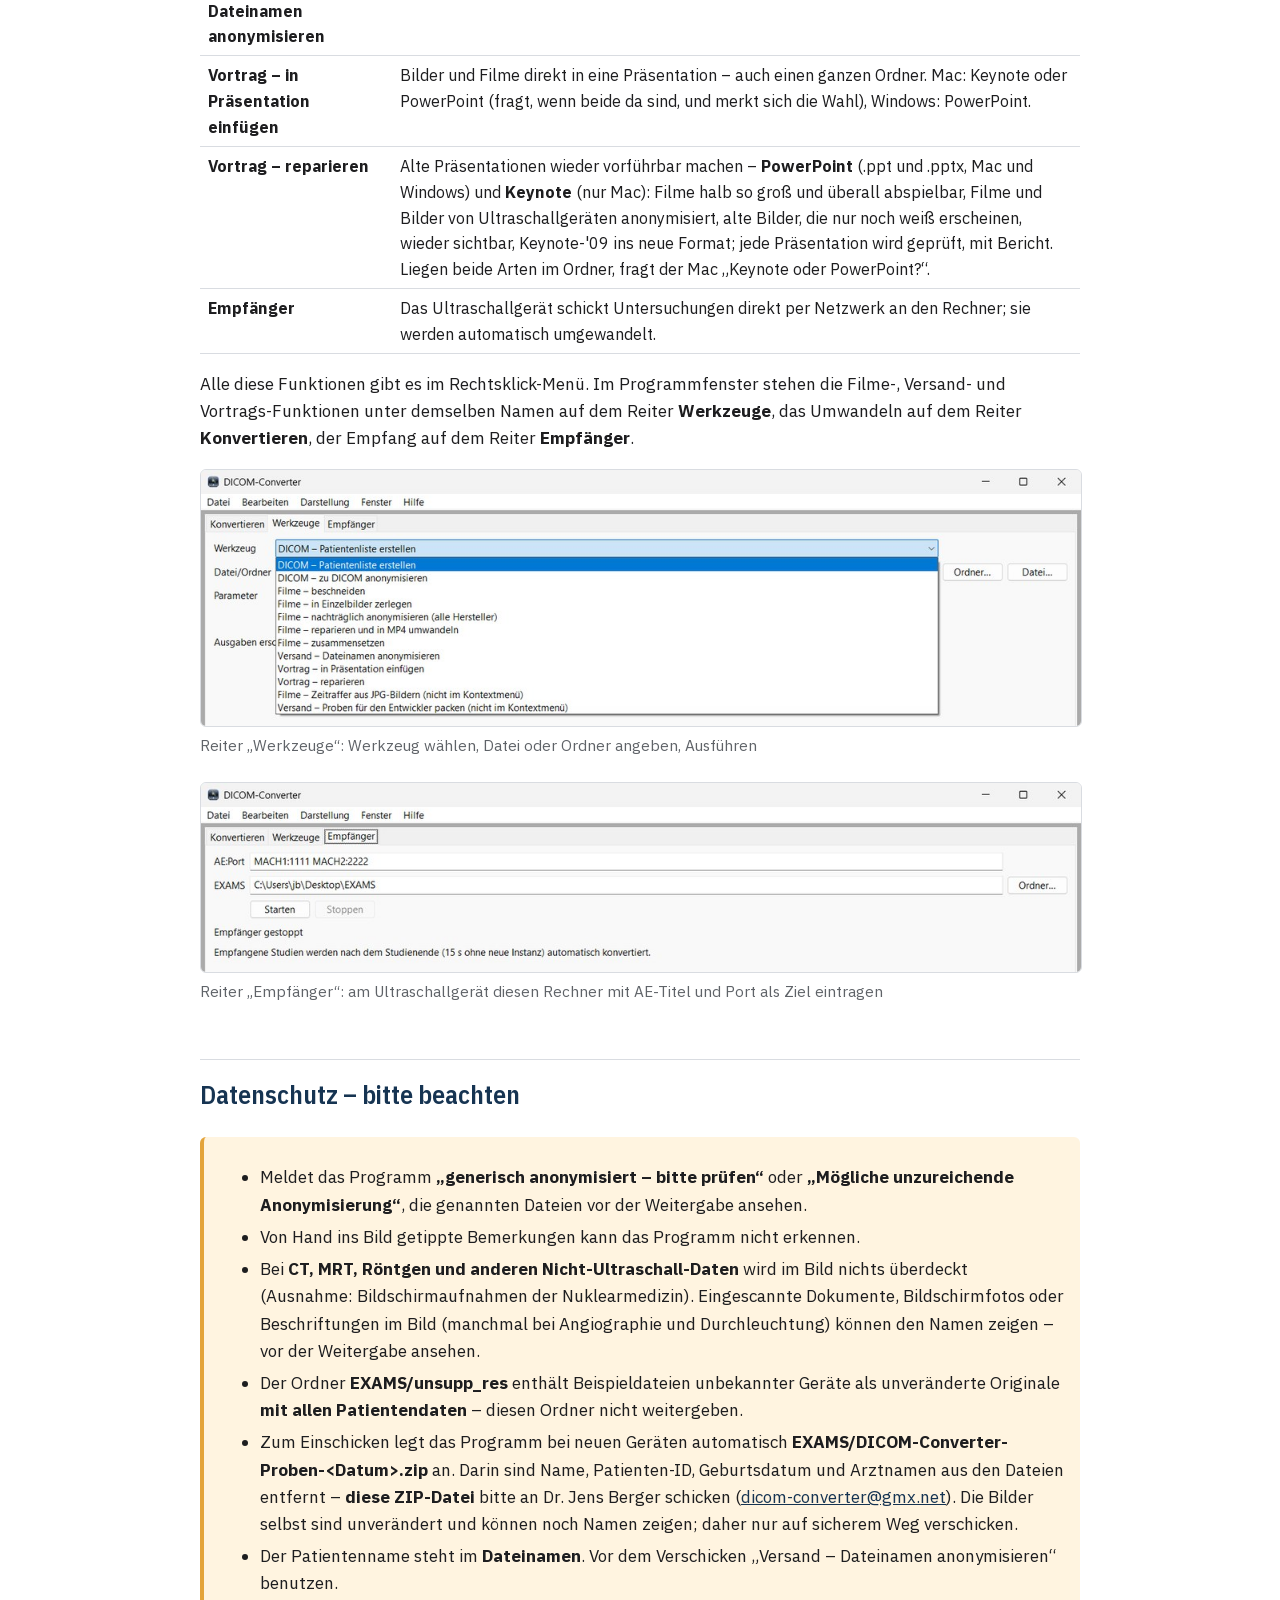
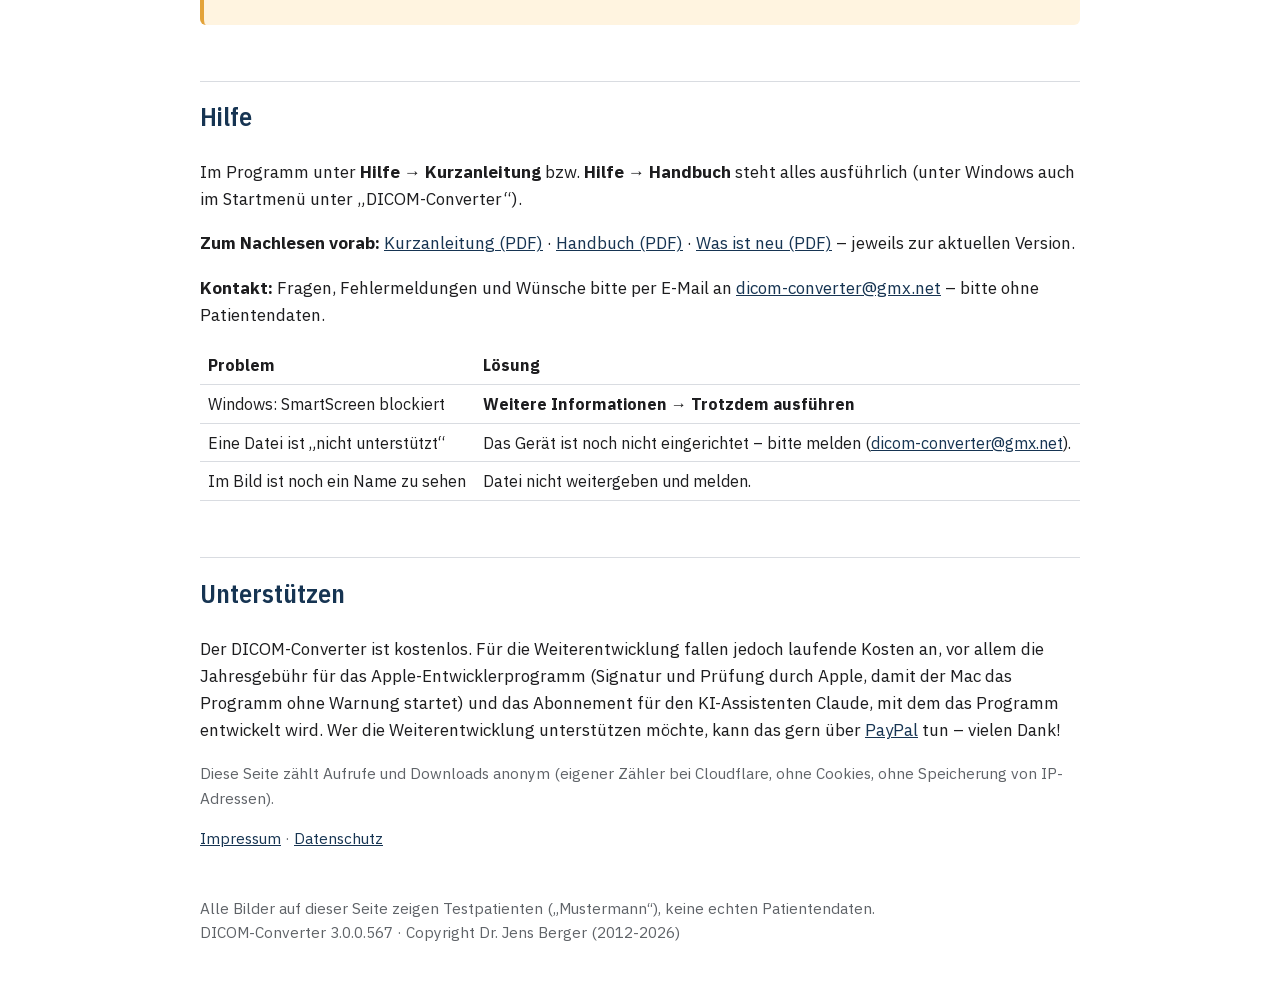
==== commit c58ed2f1: "DICOM-Converter 3.0.0.567 (28.11.2026)" ====
--- a/index.html
+++ b/index.html
@@ -465,7 +465,7 @@
   <li><b>Mac:</b> <i>DICOM-Converter 3 – DICOM – konvertieren</i> ganz unten im Menü (bei manchen Macs im Untermenü <i>Schnellaktionen</i>).</li>
 </ul>
 <figure><img src="img/win-kontextmenue.jpg" alt="Windows-Rechtsklickmenü mit Untermenü DICOM-Converter 3"><figcaption>Windows: Rechtsklick auf den Ordner „DICOM“ → DICOM-Converter 3</figcaption></figure>
-<figure style="max-width:603px"><img src="img/mac-kontextmenue.jpg" alt="Mac-Rechtsklickmenü mit den Einträgen DICOM-Converter 3"><figcaption>Mac: Rechtsklick auf den Ordner → die Einträge „DICOM-Converter 3 – …“ stehen ganz unten</figcaption></figure>
+<figure style="max-width:477px"><img src="img/mac-kontextmenue.jpg" alt="Mac-Rechtsklickmenü mit den Einträgen DICOM-Converter 3"><figcaption>Mac: Rechtsklick auf den Ordner → die Einträge „DICOM-Converter 3 – …“ stehen ganz unten</figcaption></figure>
 
 <p>Ein kleines Fenster zeigt, wie weit die Umwandlung ist, und listet am Ende jede Datei mit ihrem Ergebnis auf.
 Mit <b>Zielordner öffnen</b> sehen Sie die fertigen Filme.</p>
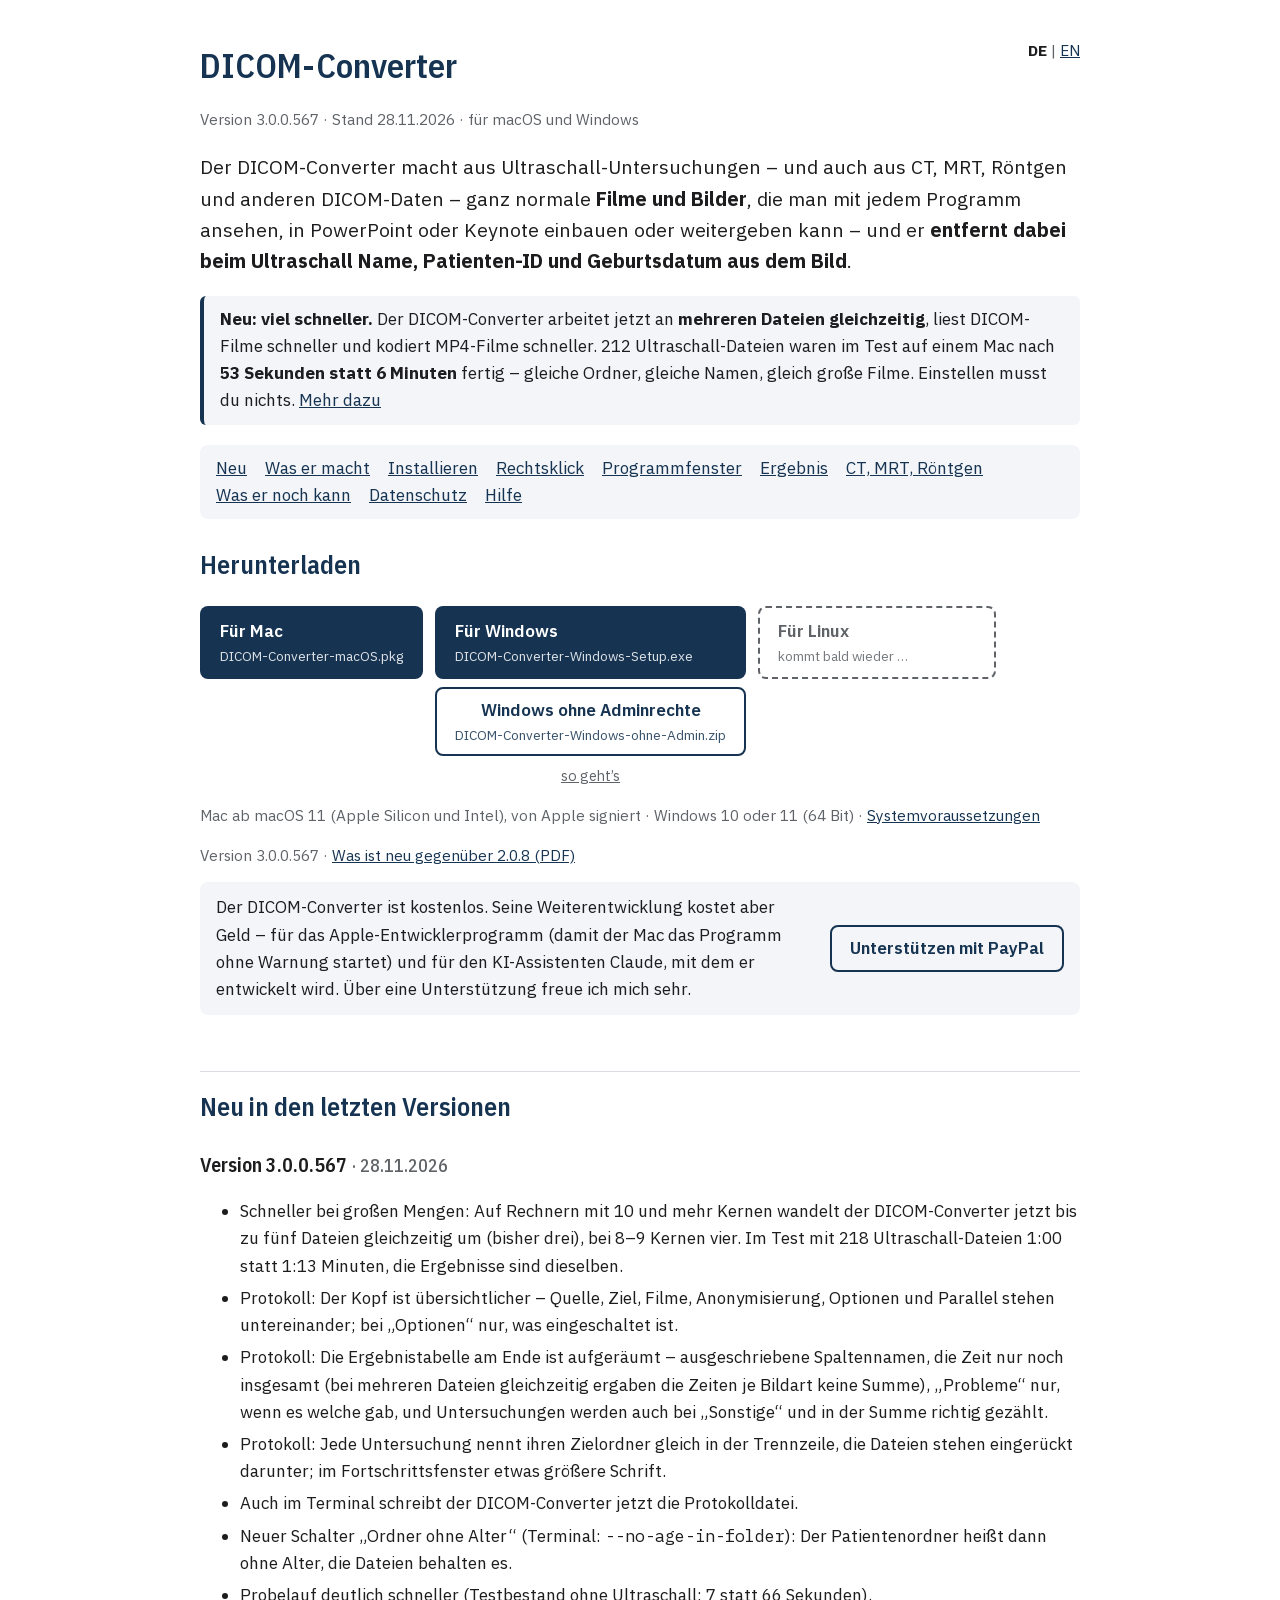
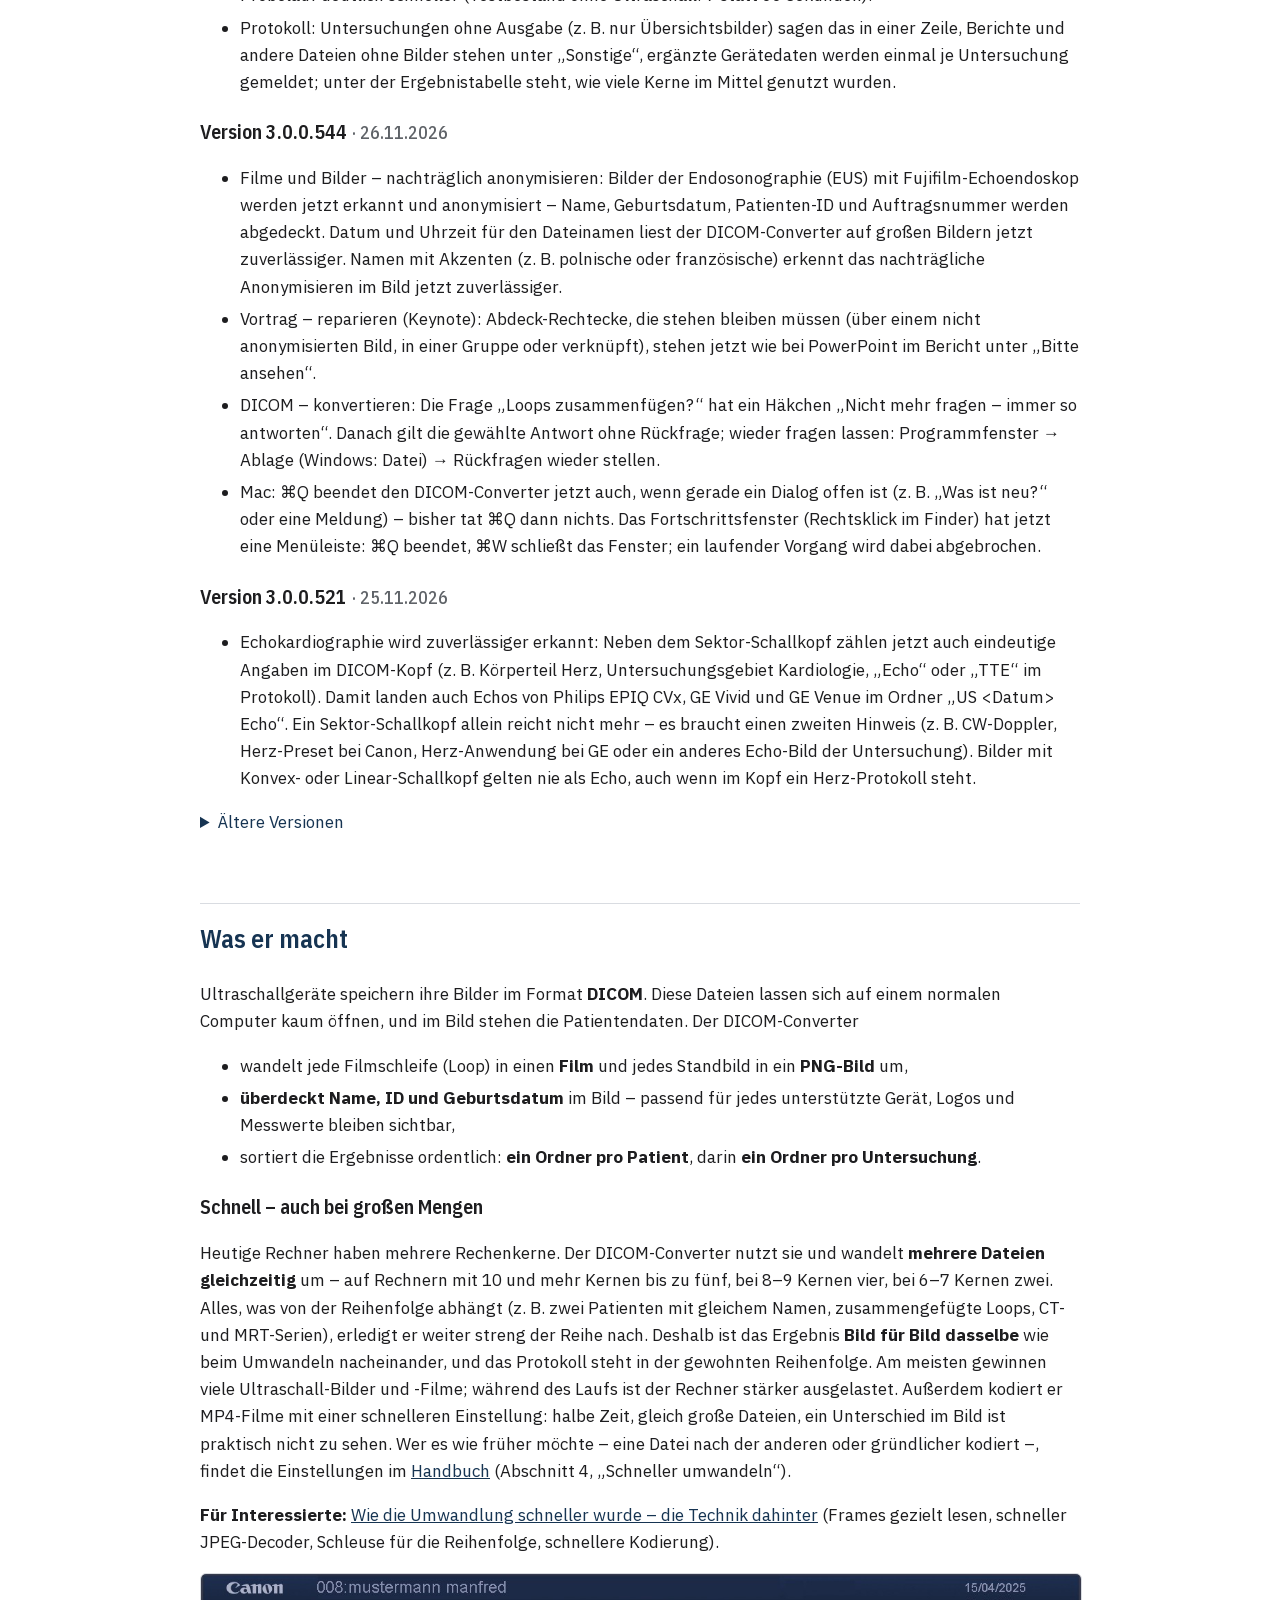
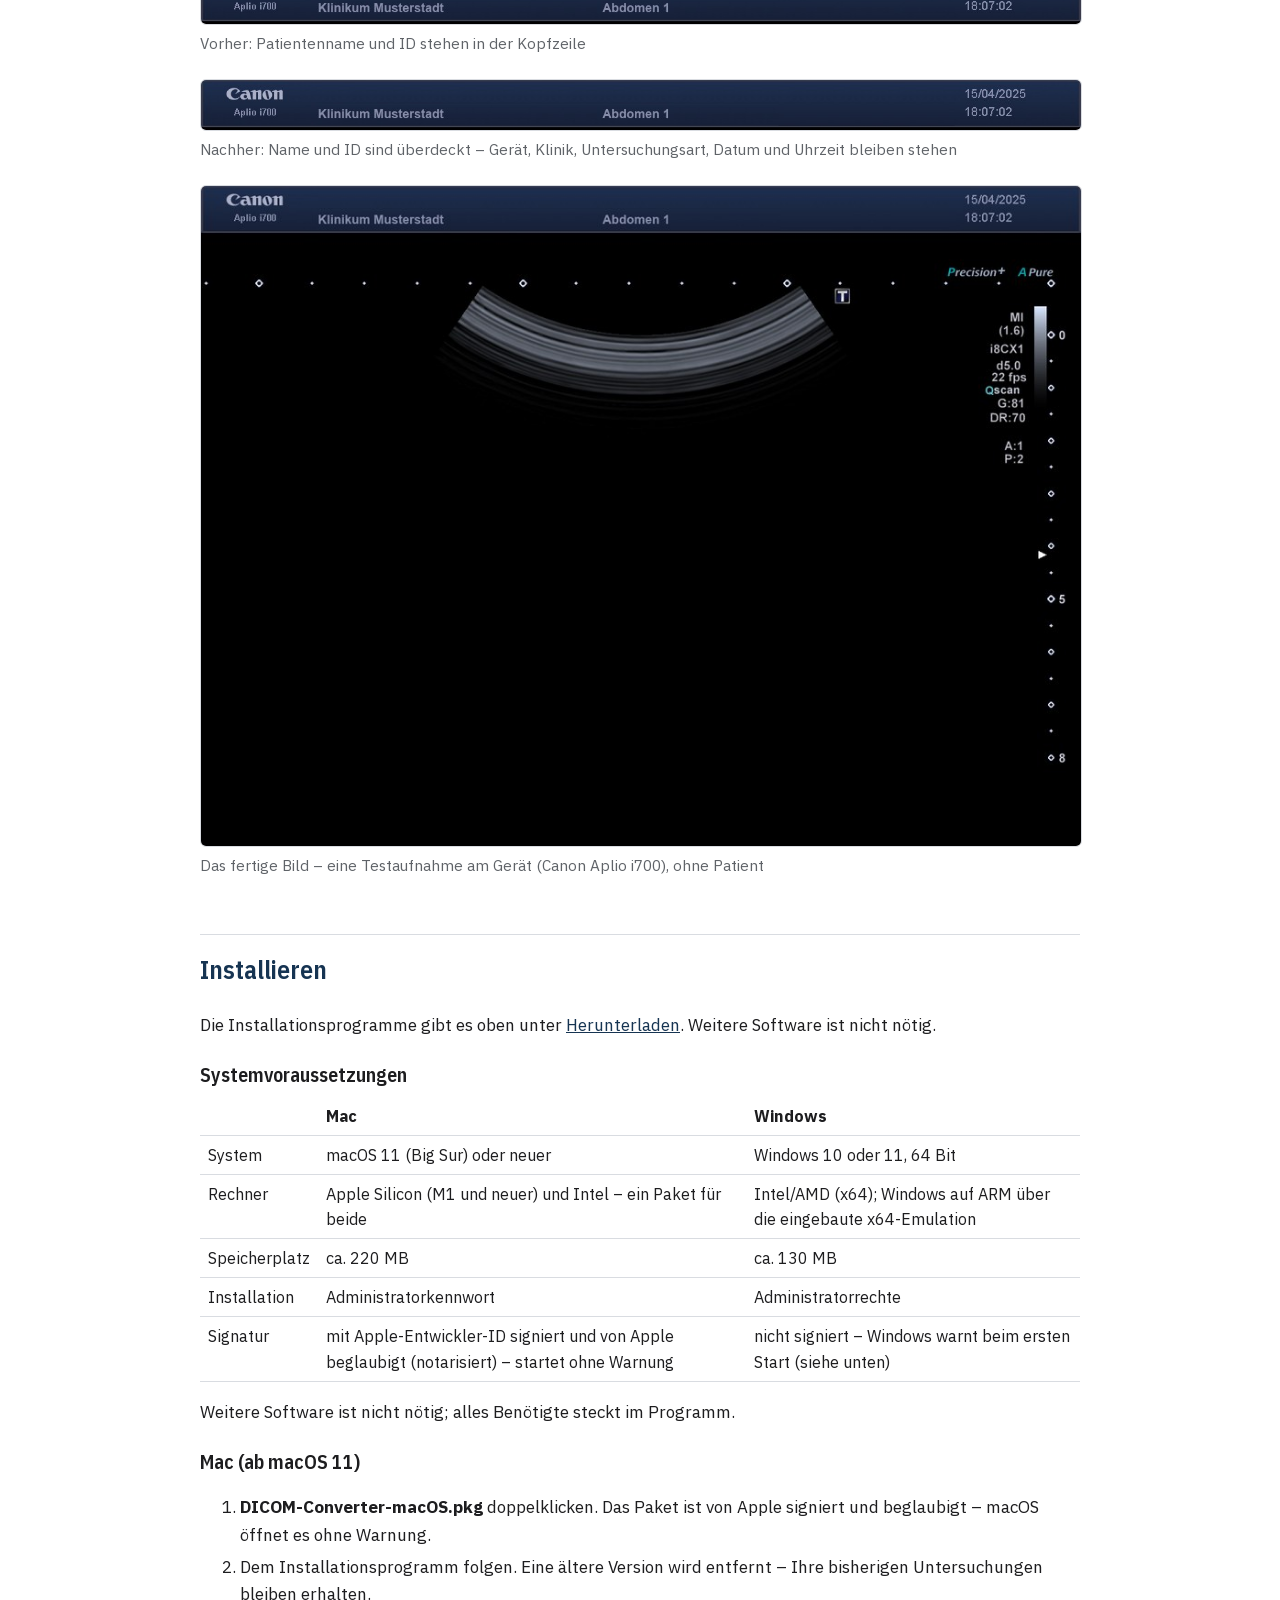
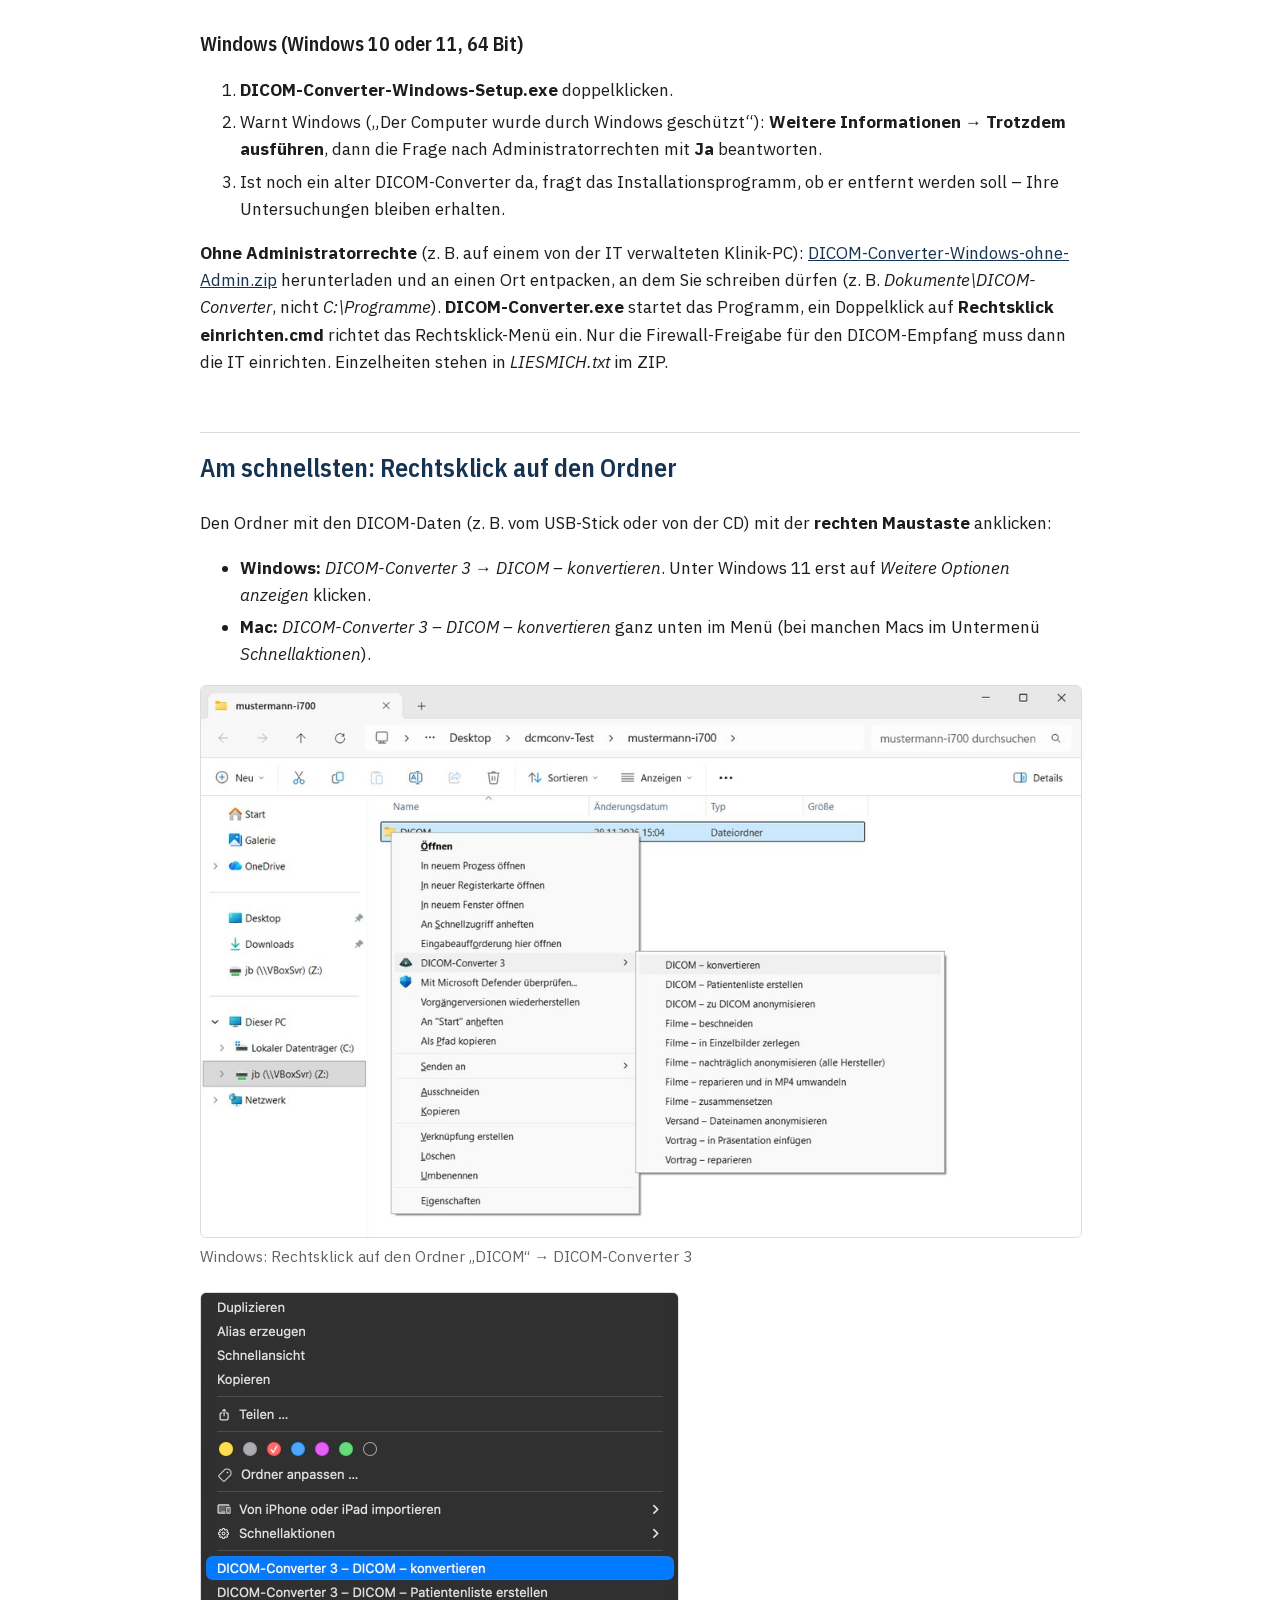
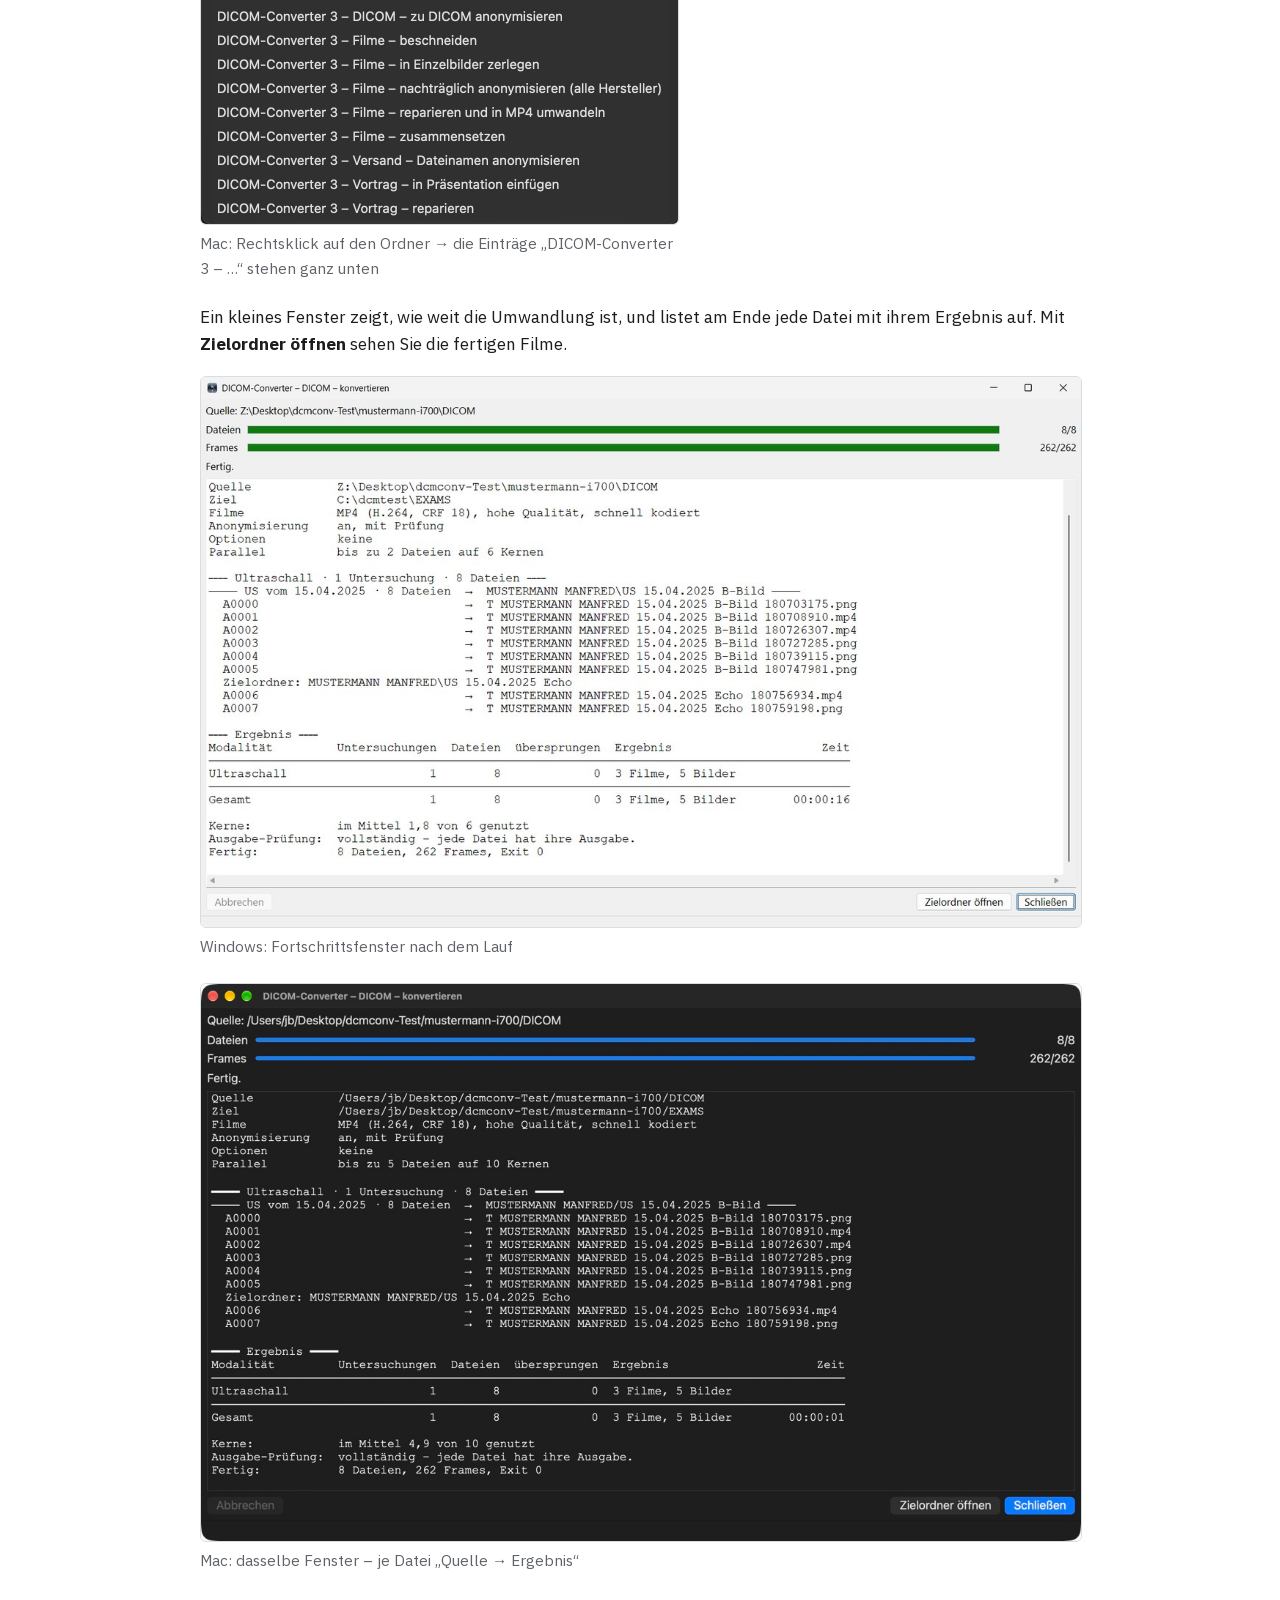
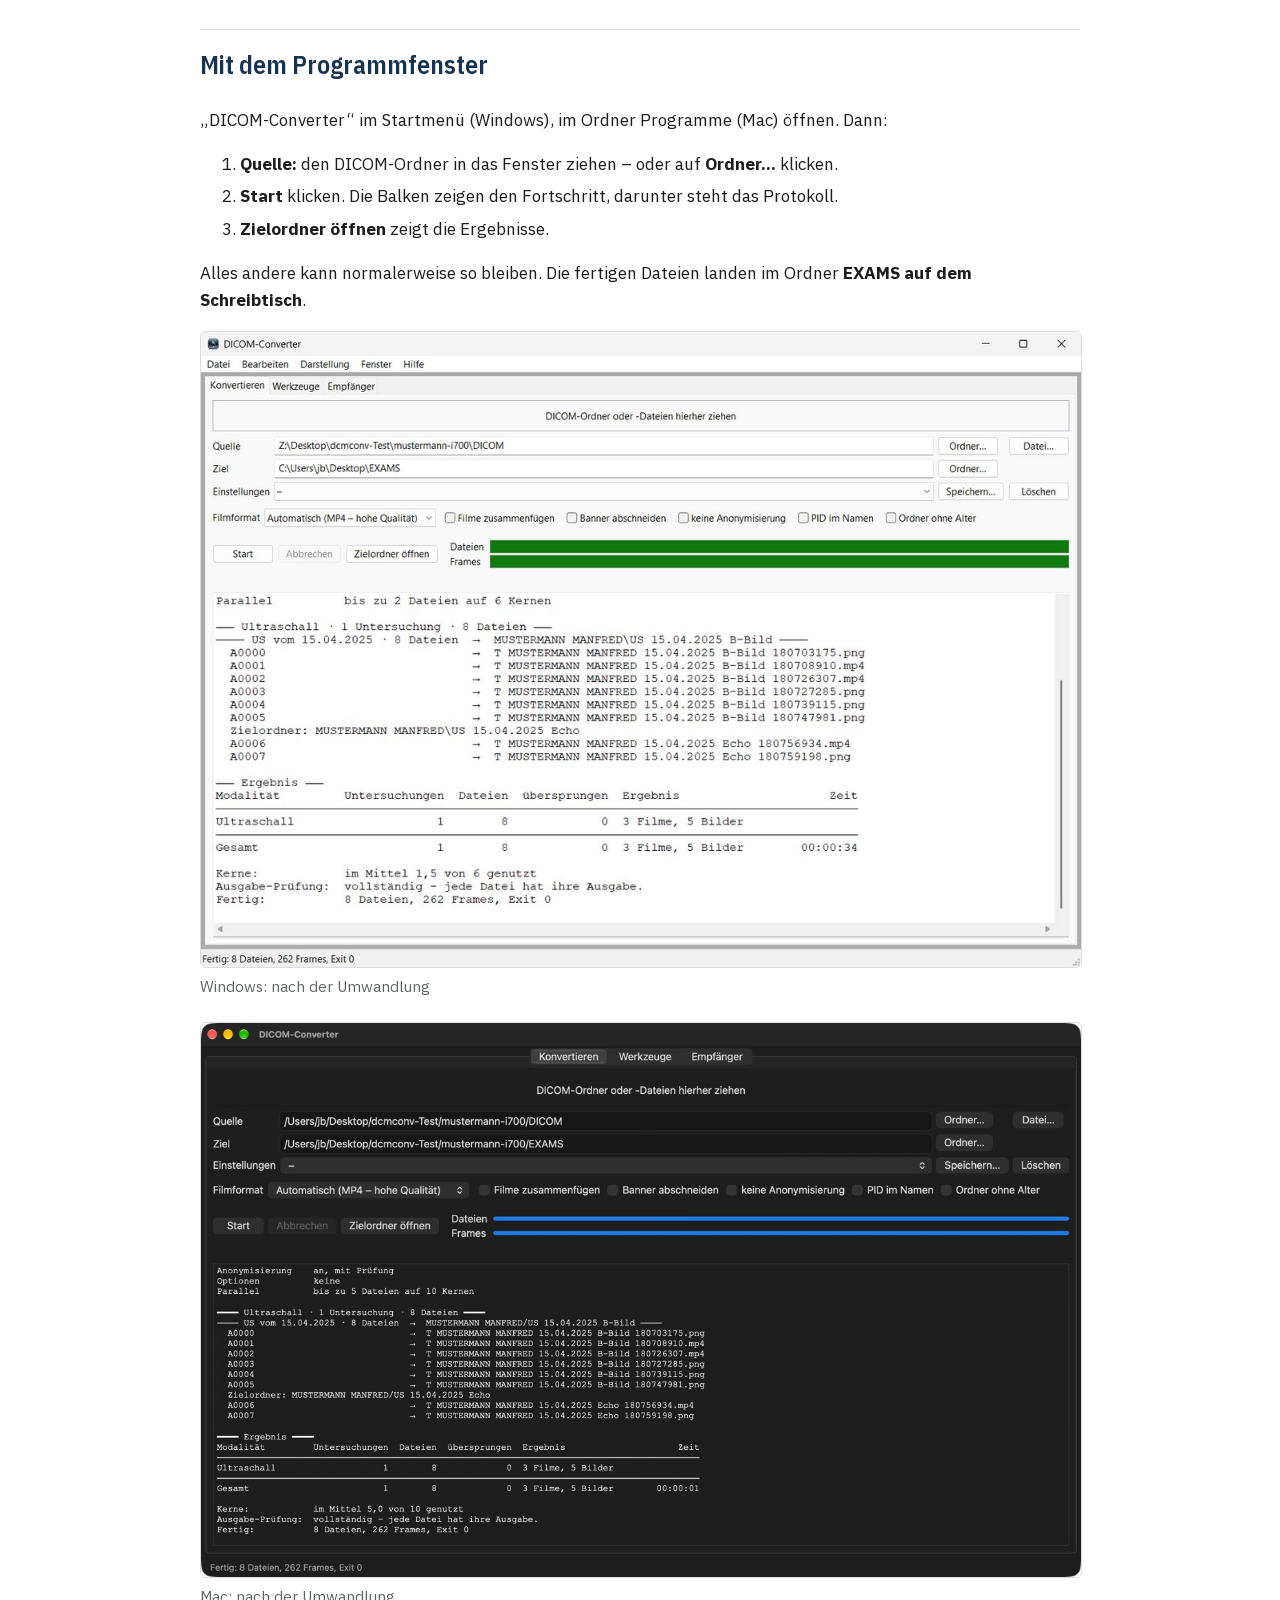
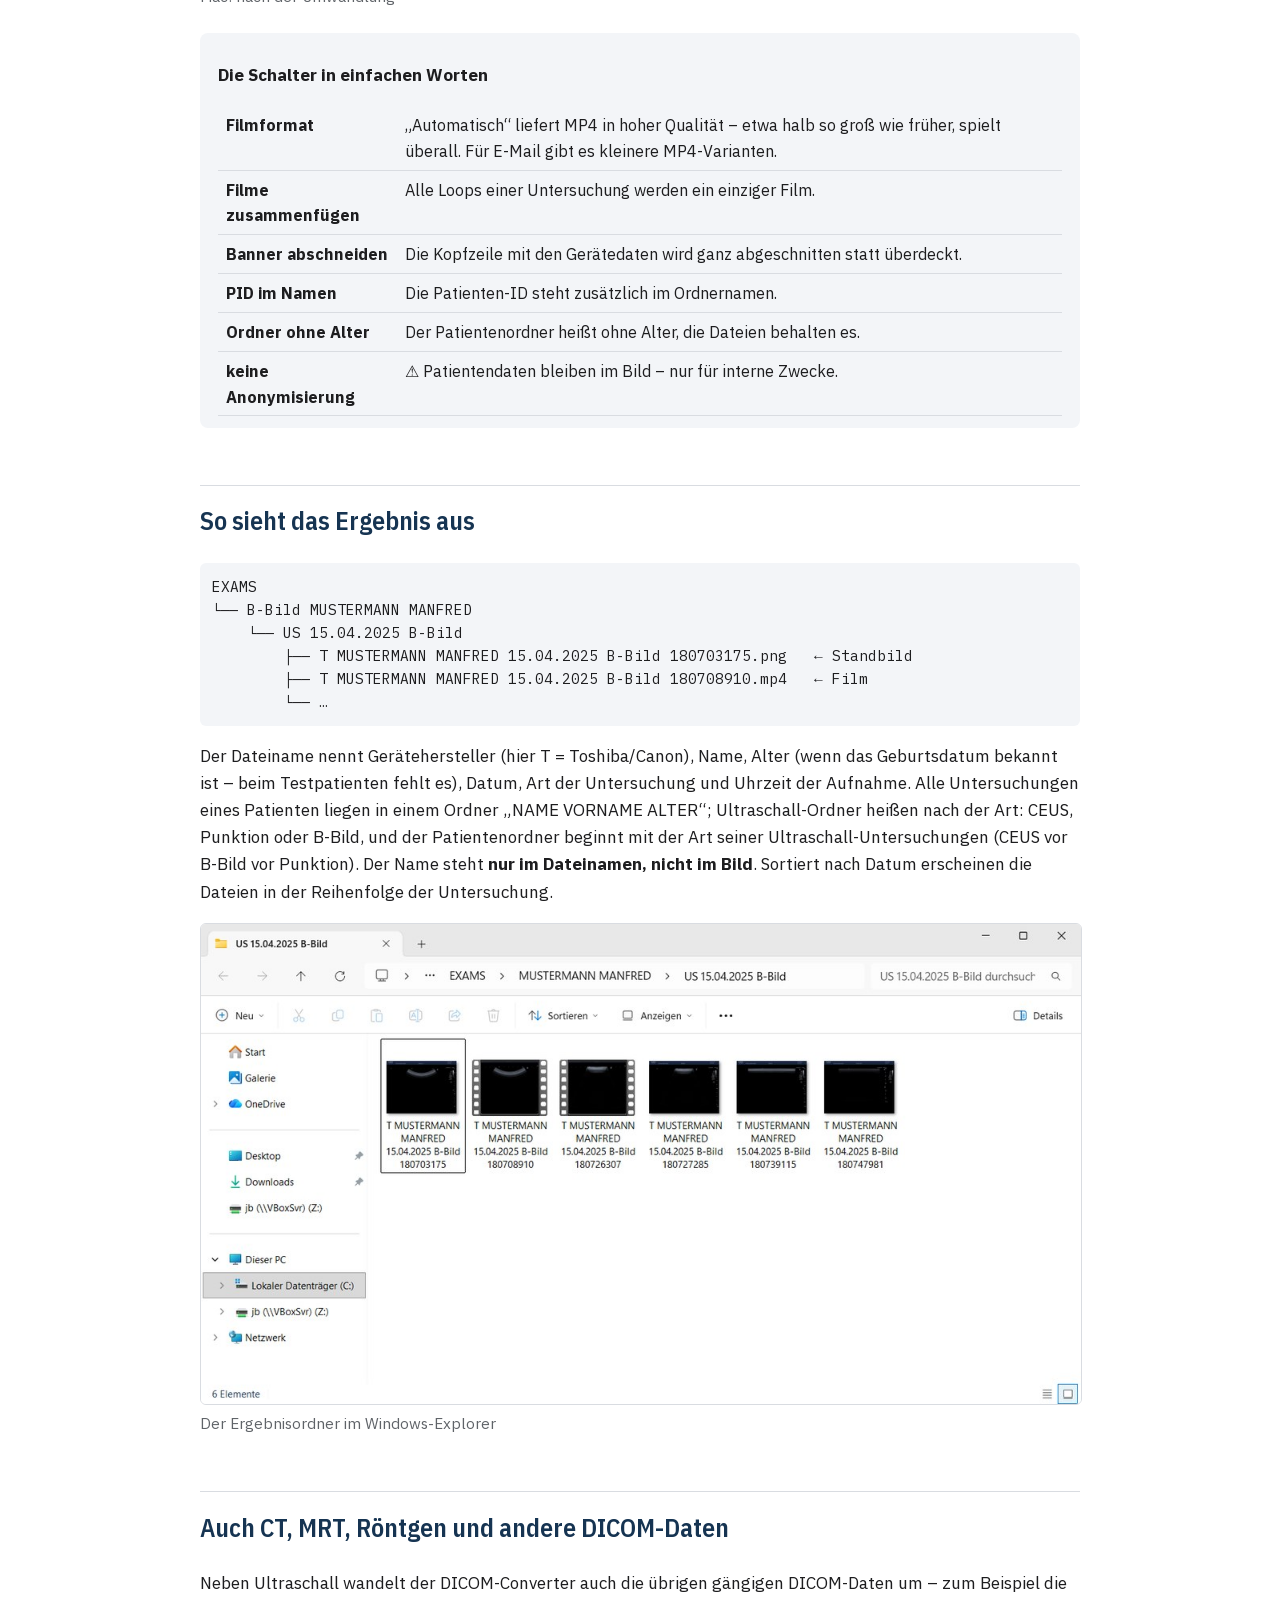
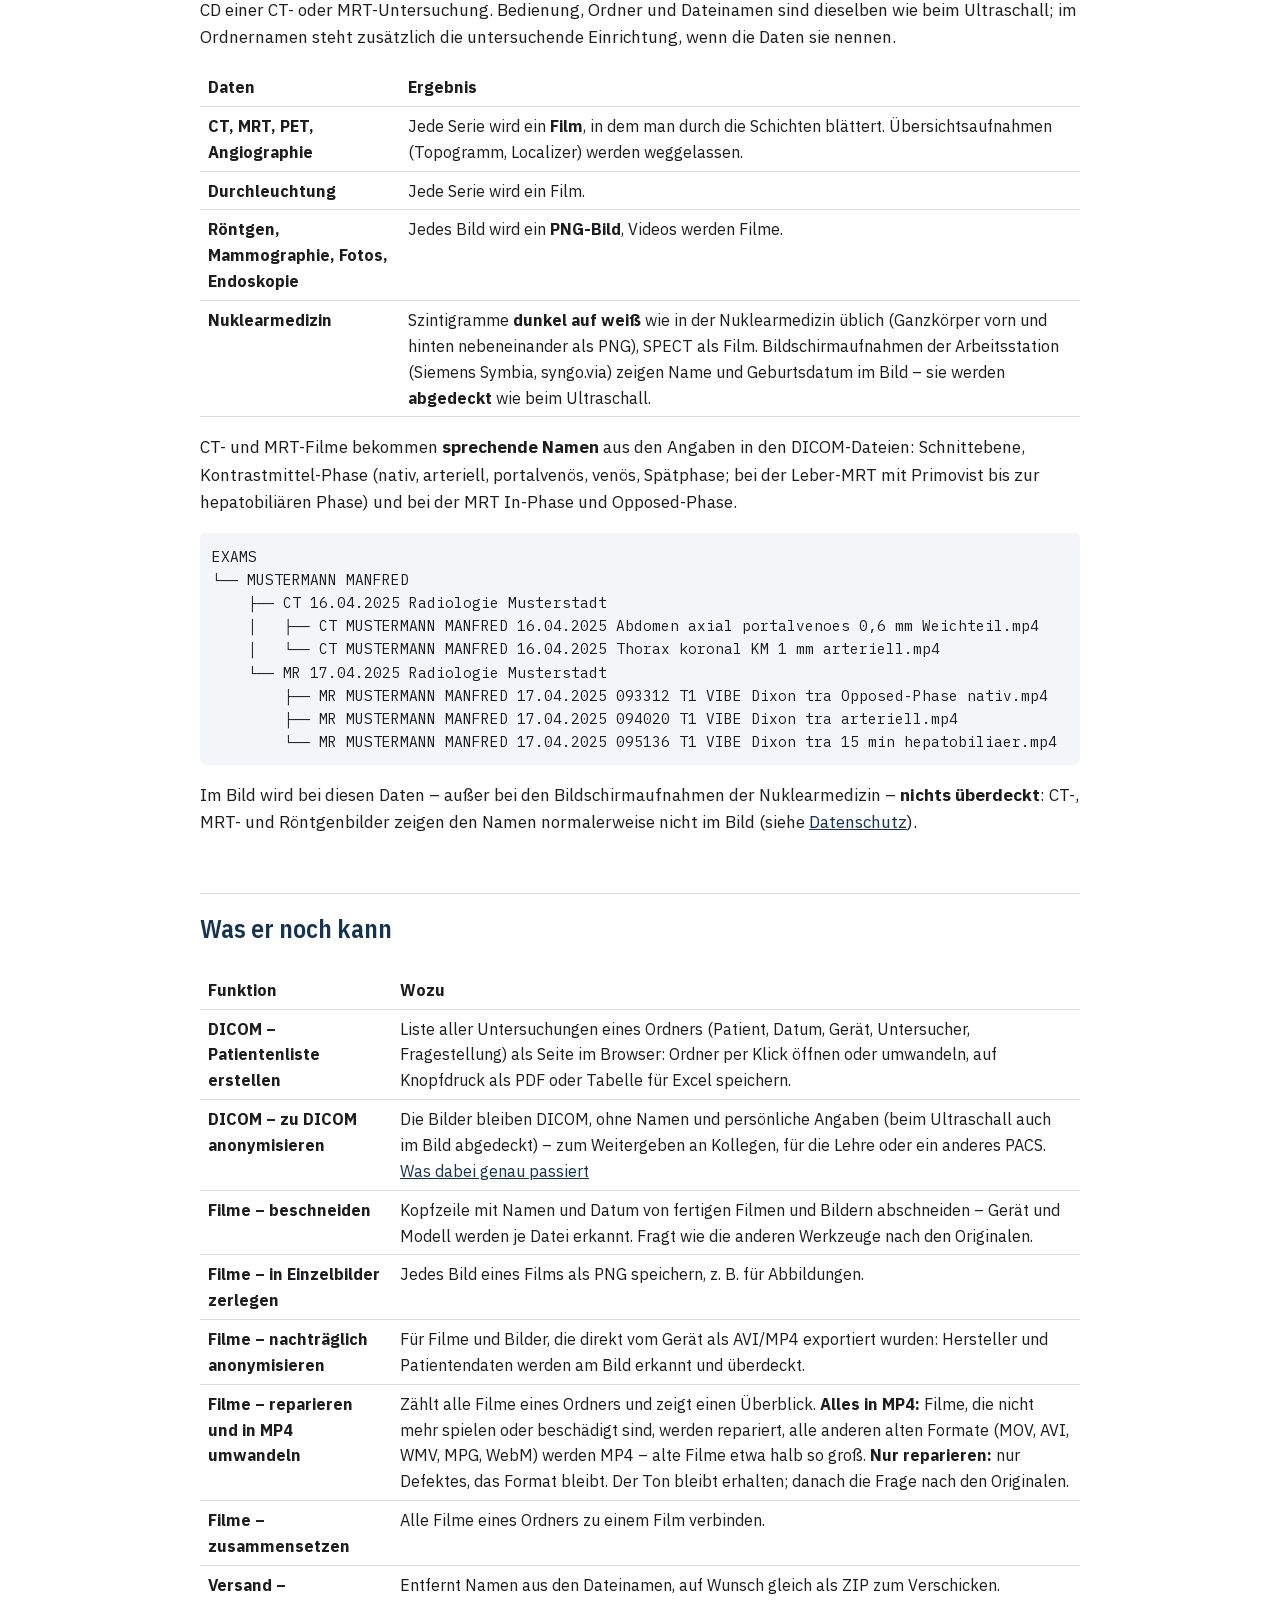
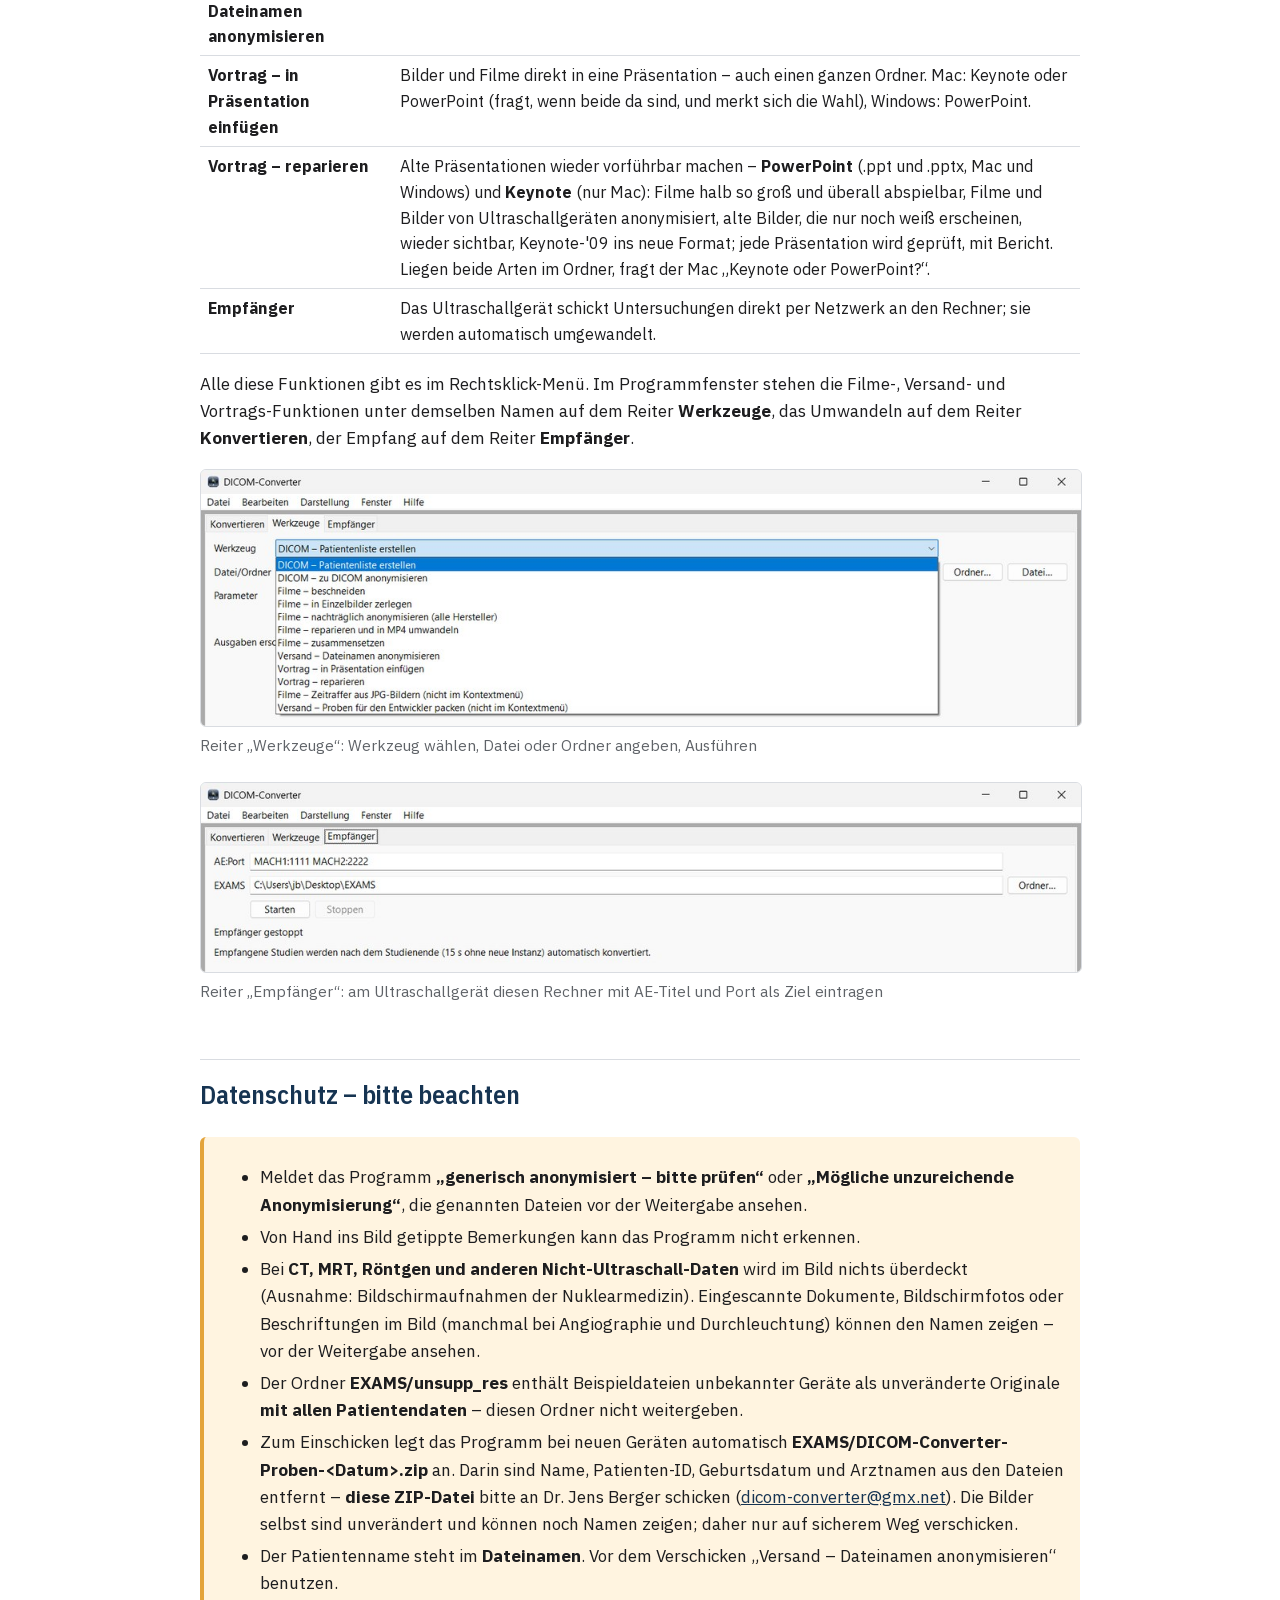
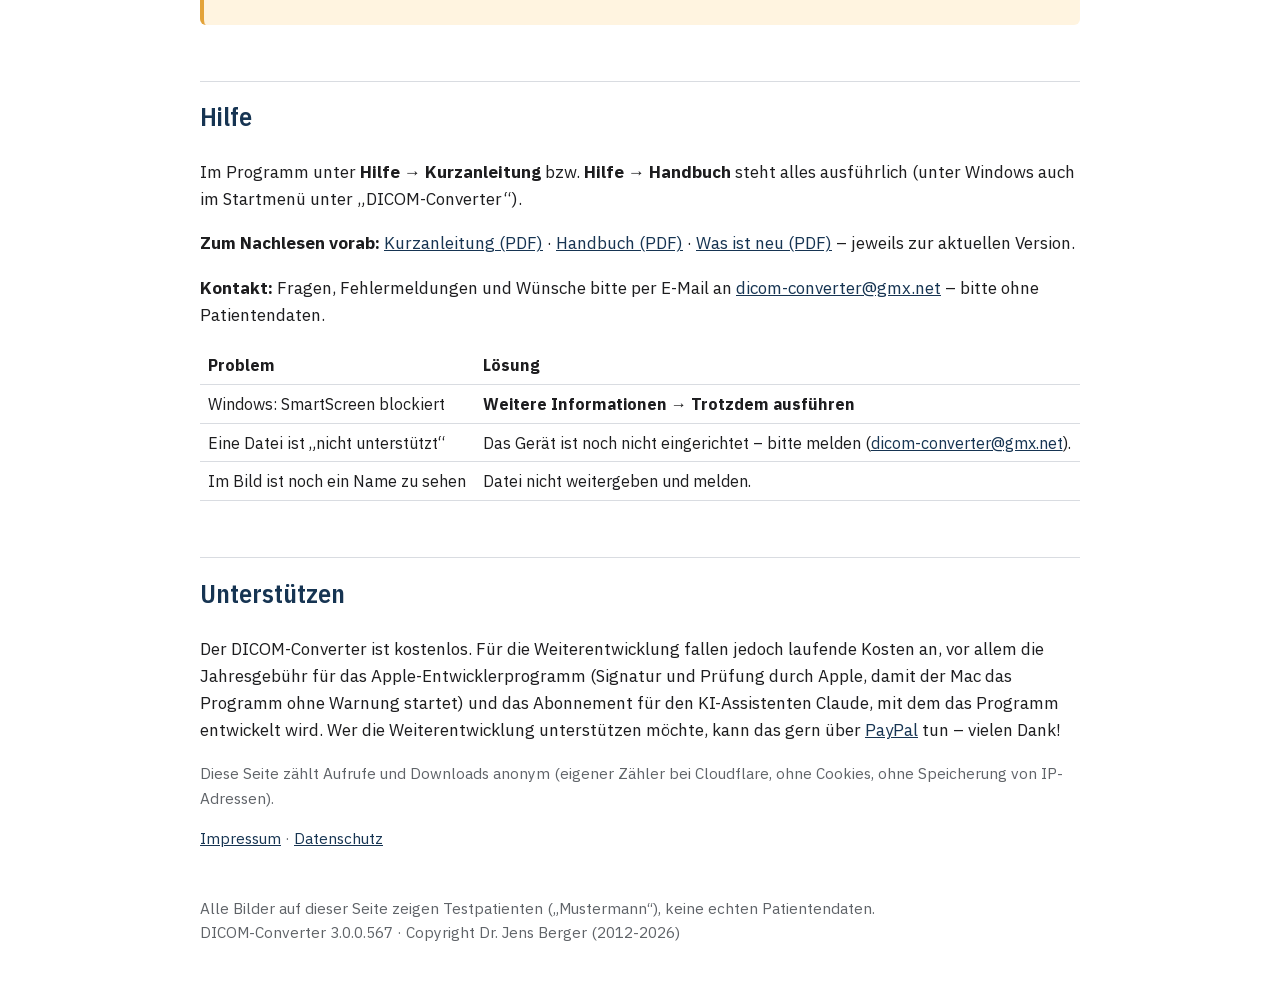
==== commit 0b858e57: "DICOM-Converter 3.0.0.567 (28.11.2026)" ====
--- a/index.html
+++ b/index.html
@@ -43,6 +43,7 @@
   .dl-col { display: flex; flex-direction: column; gap: 8px; }
   .dl-col .button.secondary { white-space: normal; text-align: center; }
   .dl-how { font-size: 0.85em; text-align: center; }
+  .button.soon { background: transparent; color: var(--muted); border: 2px dashed var(--muted); padding: 10px 18px; cursor: default; min-width: 14em; box-sizing: border-box; }
   .button.secondary { background: transparent; color: var(--accent); border: 2px solid var(--accent); padding: 8px 18px; white-space: nowrap; }
   .support { display: flex; flex-wrap: wrap; align-items: center; gap: 12px 20px; background: var(--box); border-radius: 8px; padding: 12px 16px; margin: 14px 0 4px; }
   .support span { flex: 1 1 320px; }
@@ -96,7 +97,8 @@
     <a class="button secondary" href="https://github.com/jensberger-dev/dicom-converter/releases/latest/download/DICOM-Converter-Windows-ohne-Admin.zip" data-klick="download-windows">Windows ohne Adminrechte<small>DICOM-Converter-Windows-ohne-Admin.zip</small></a>
     <a class="muted dl-how" href="#windows-zip">so geht’s</a>
   </div>
-  </div>
+    <span class="button soon" aria-disabled="true">Für Linux<small>kommt bald wieder …</small></span>
+</div>
 <p class="muted">Mac ab macOS 11 (Apple Silicon und Intel), von Apple signiert · Windows 10 oder 11 (64 Bit) · <a href="#voraussetzungen">Systemvoraussetzungen</a></p>
 <p class="muted">Version 3.0.0.567 · <a href="https://github.com/jensberger-dev/dicom-converter/releases/latest/download/DICOM-Converter-Neuerungen.pdf" data-klick="download-neuerungen">Was ist neu gegenüber 2.0.8 (PDF)</a></p>
 <div class="support">
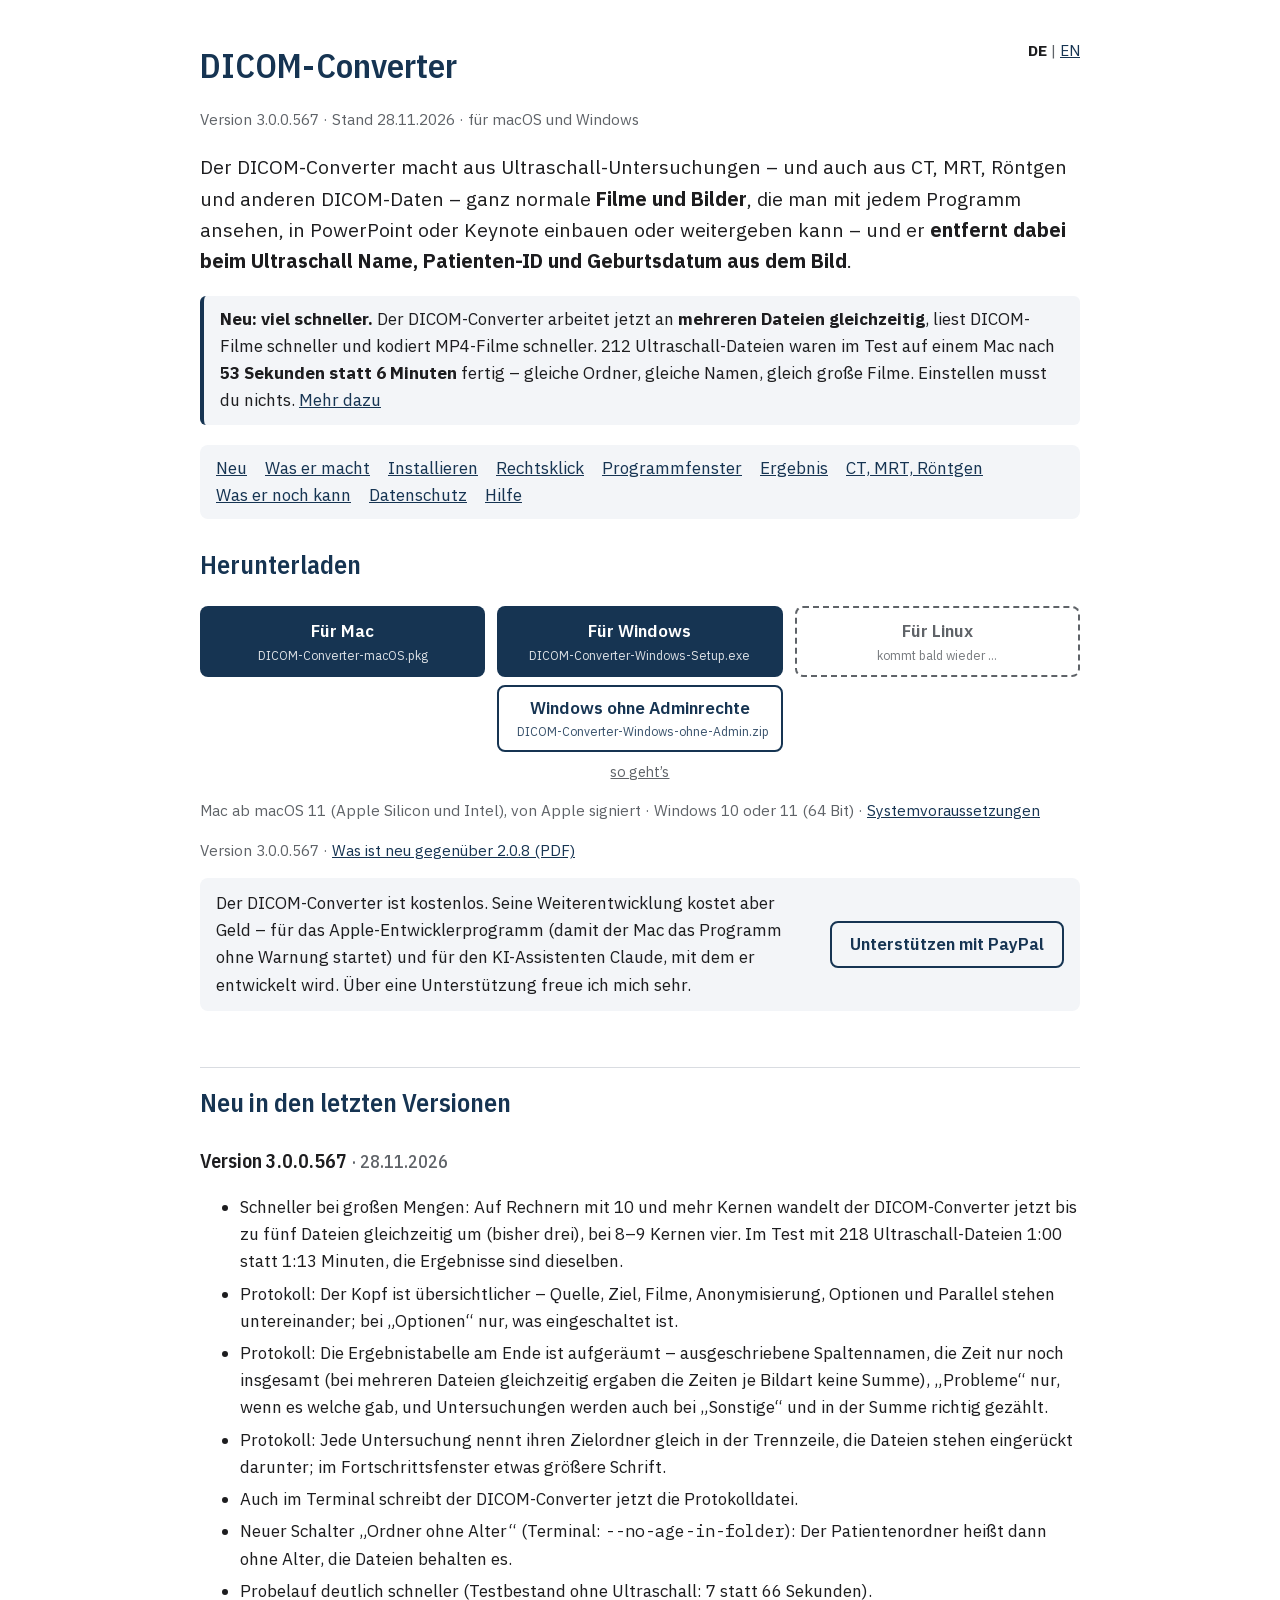
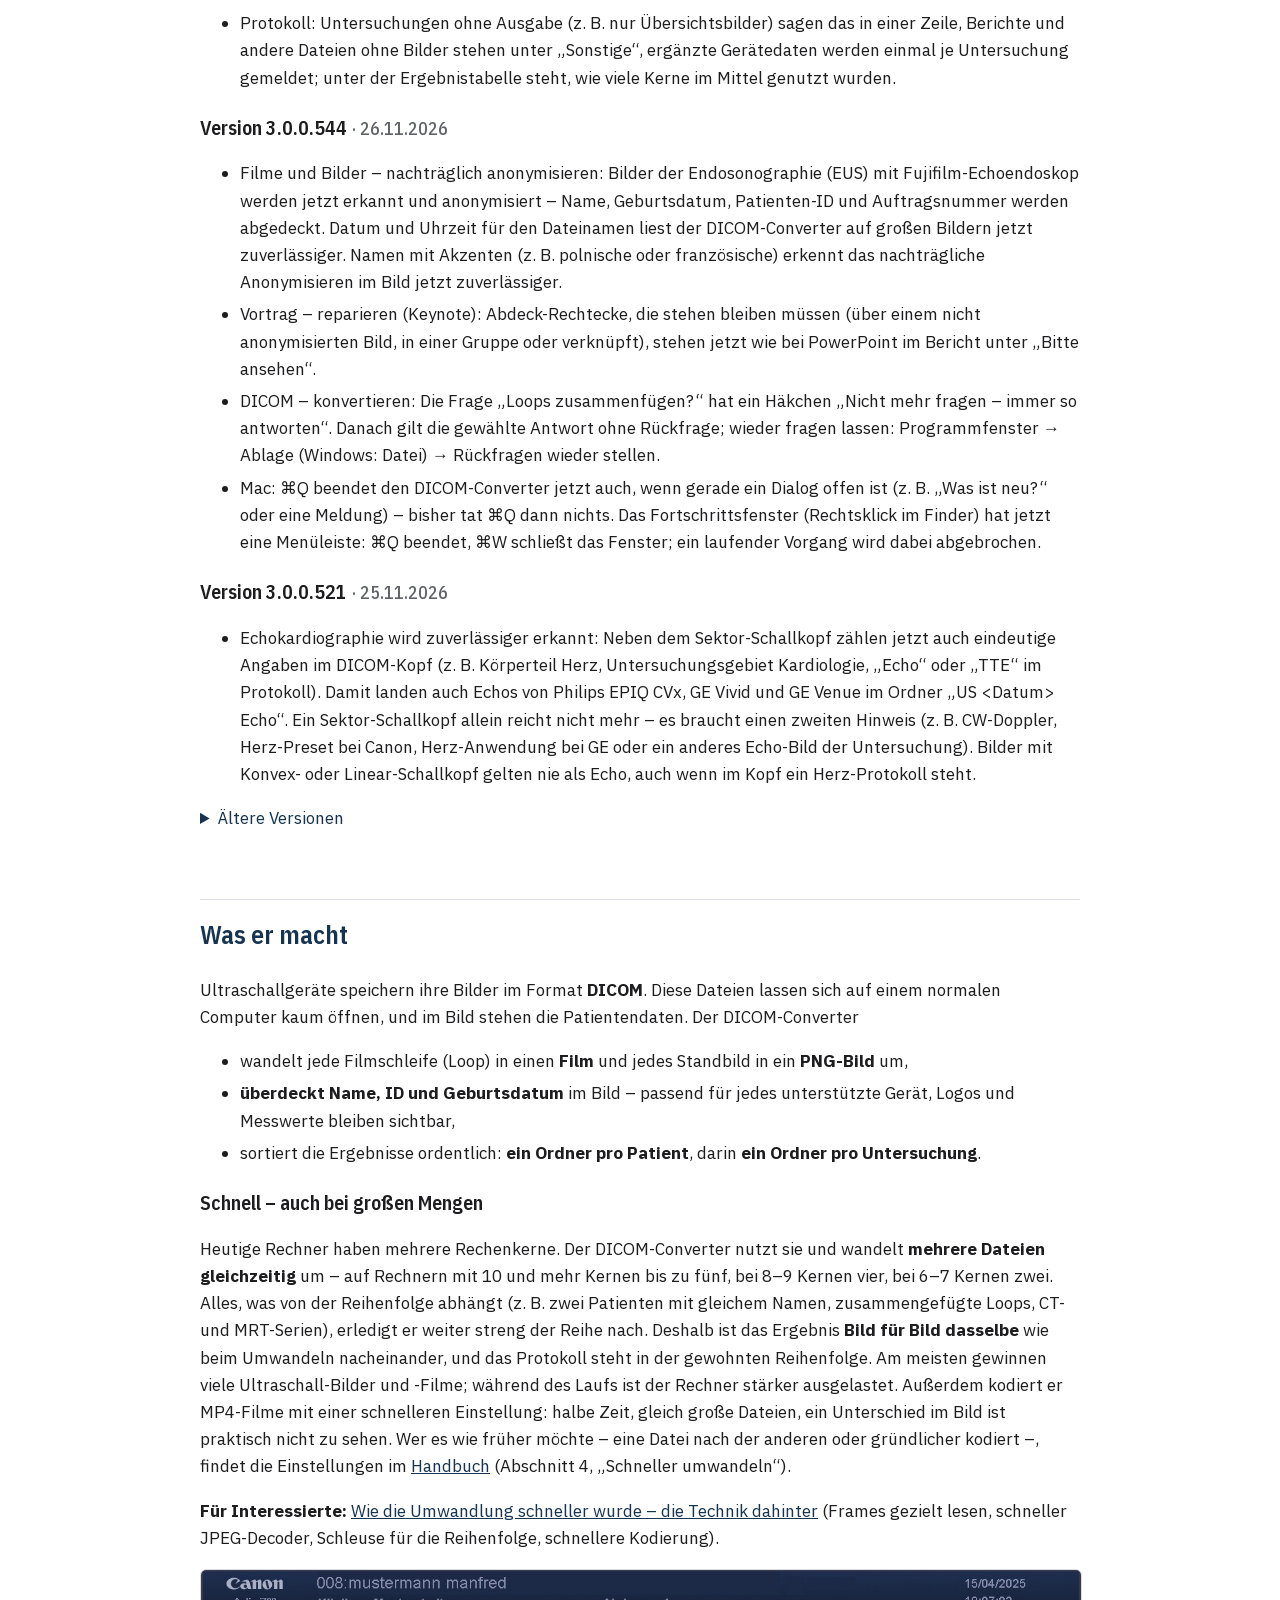
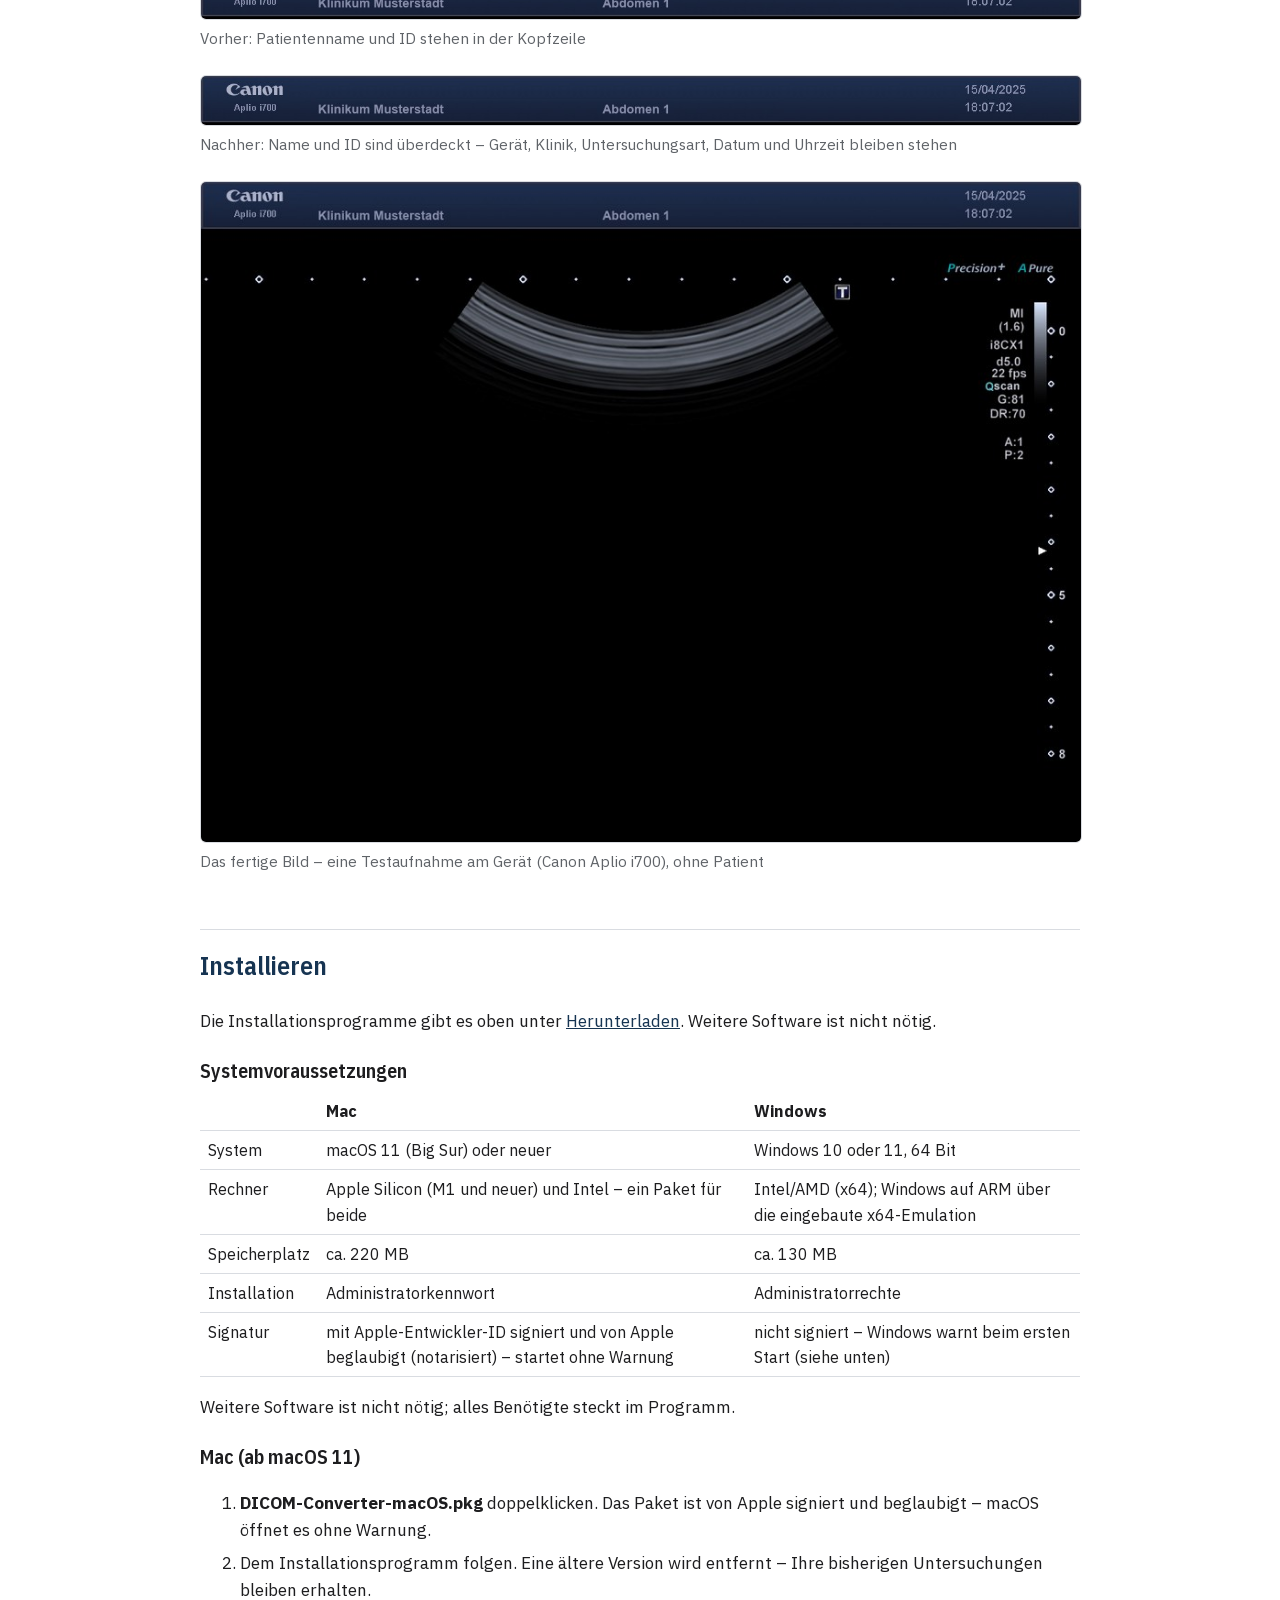
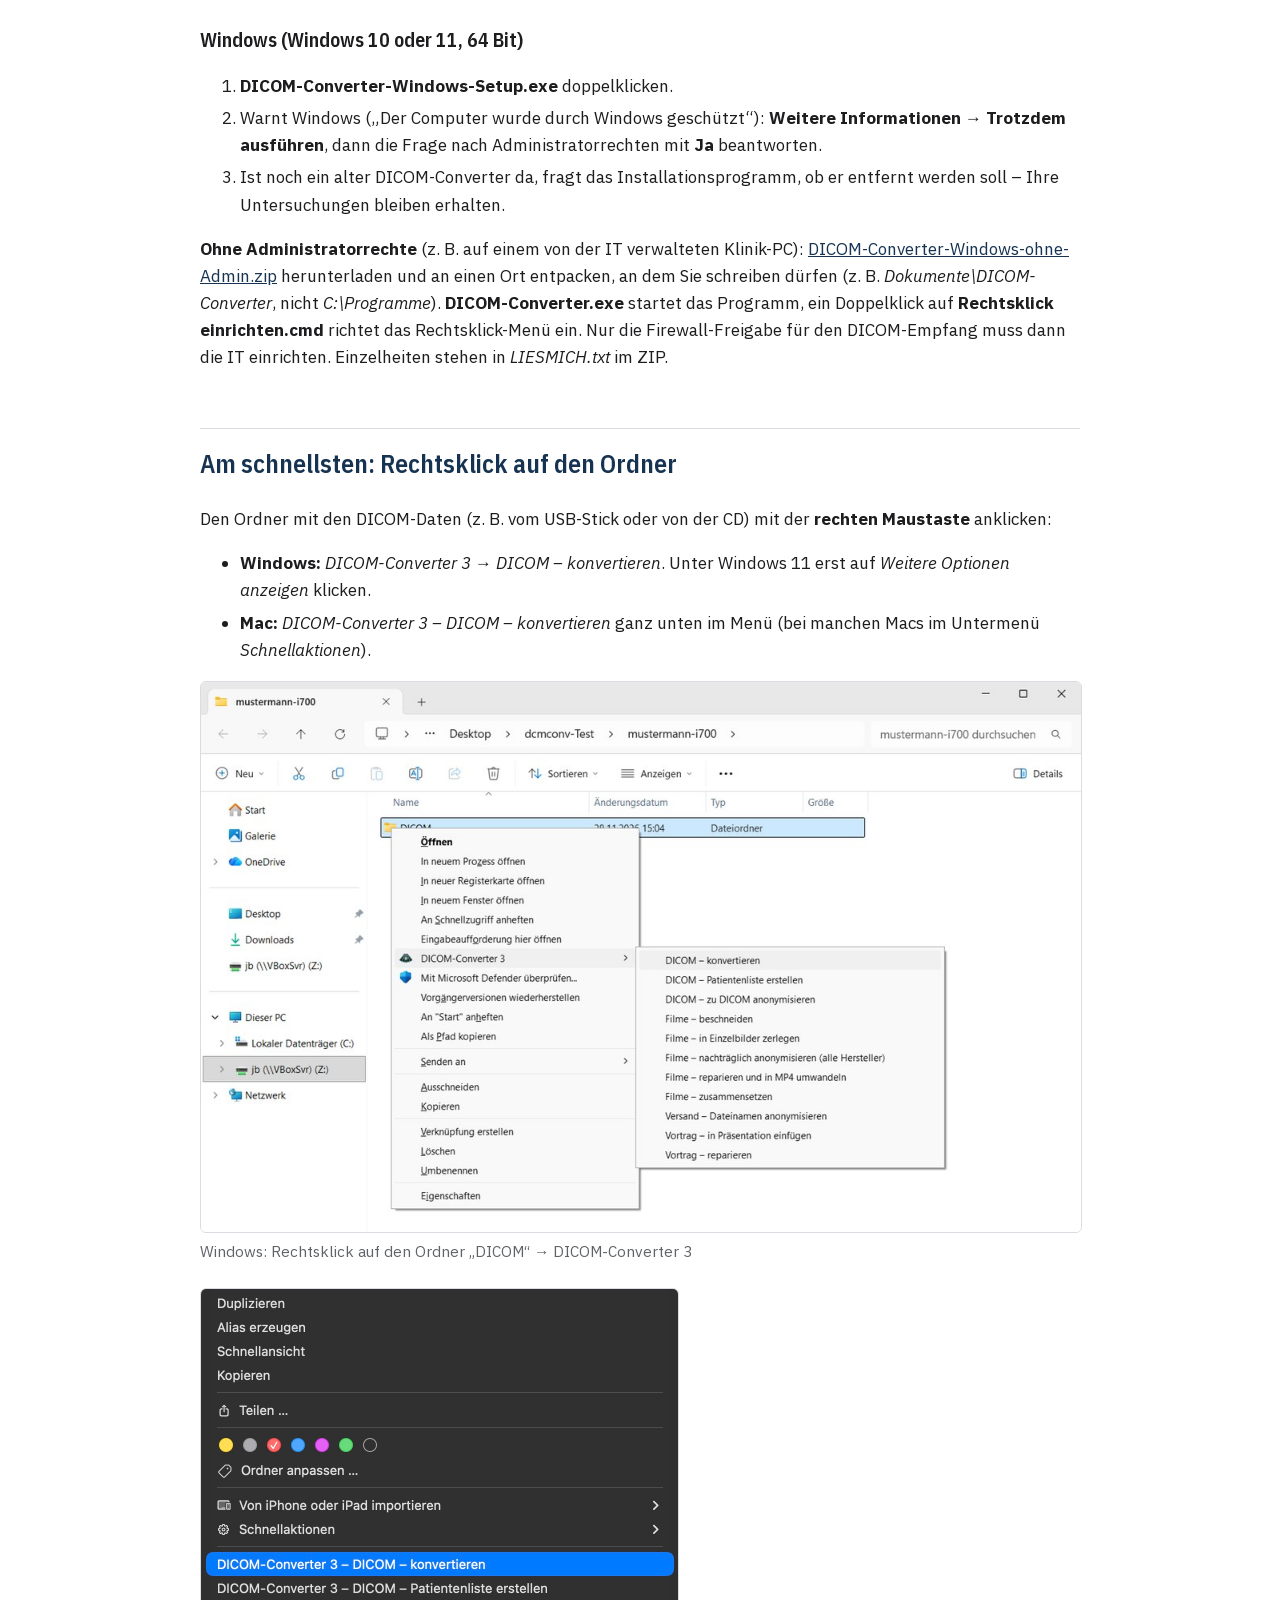
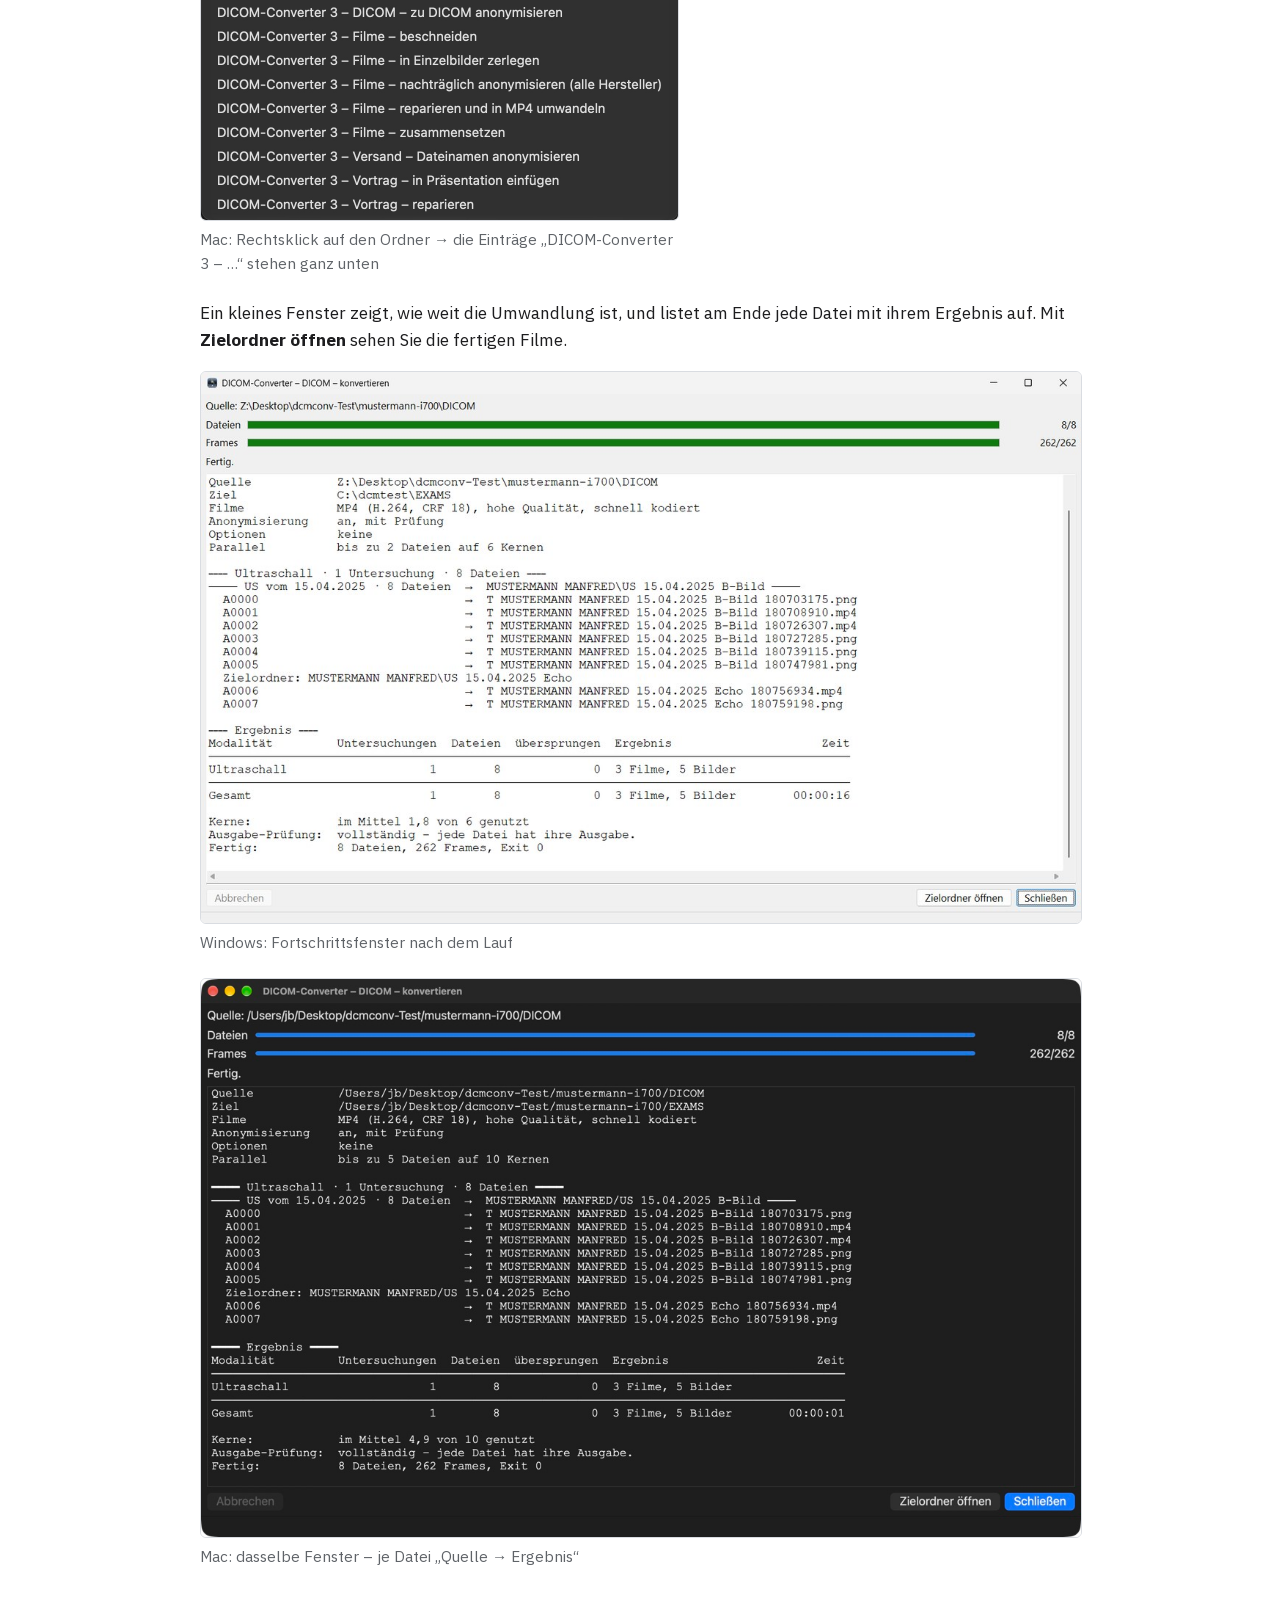
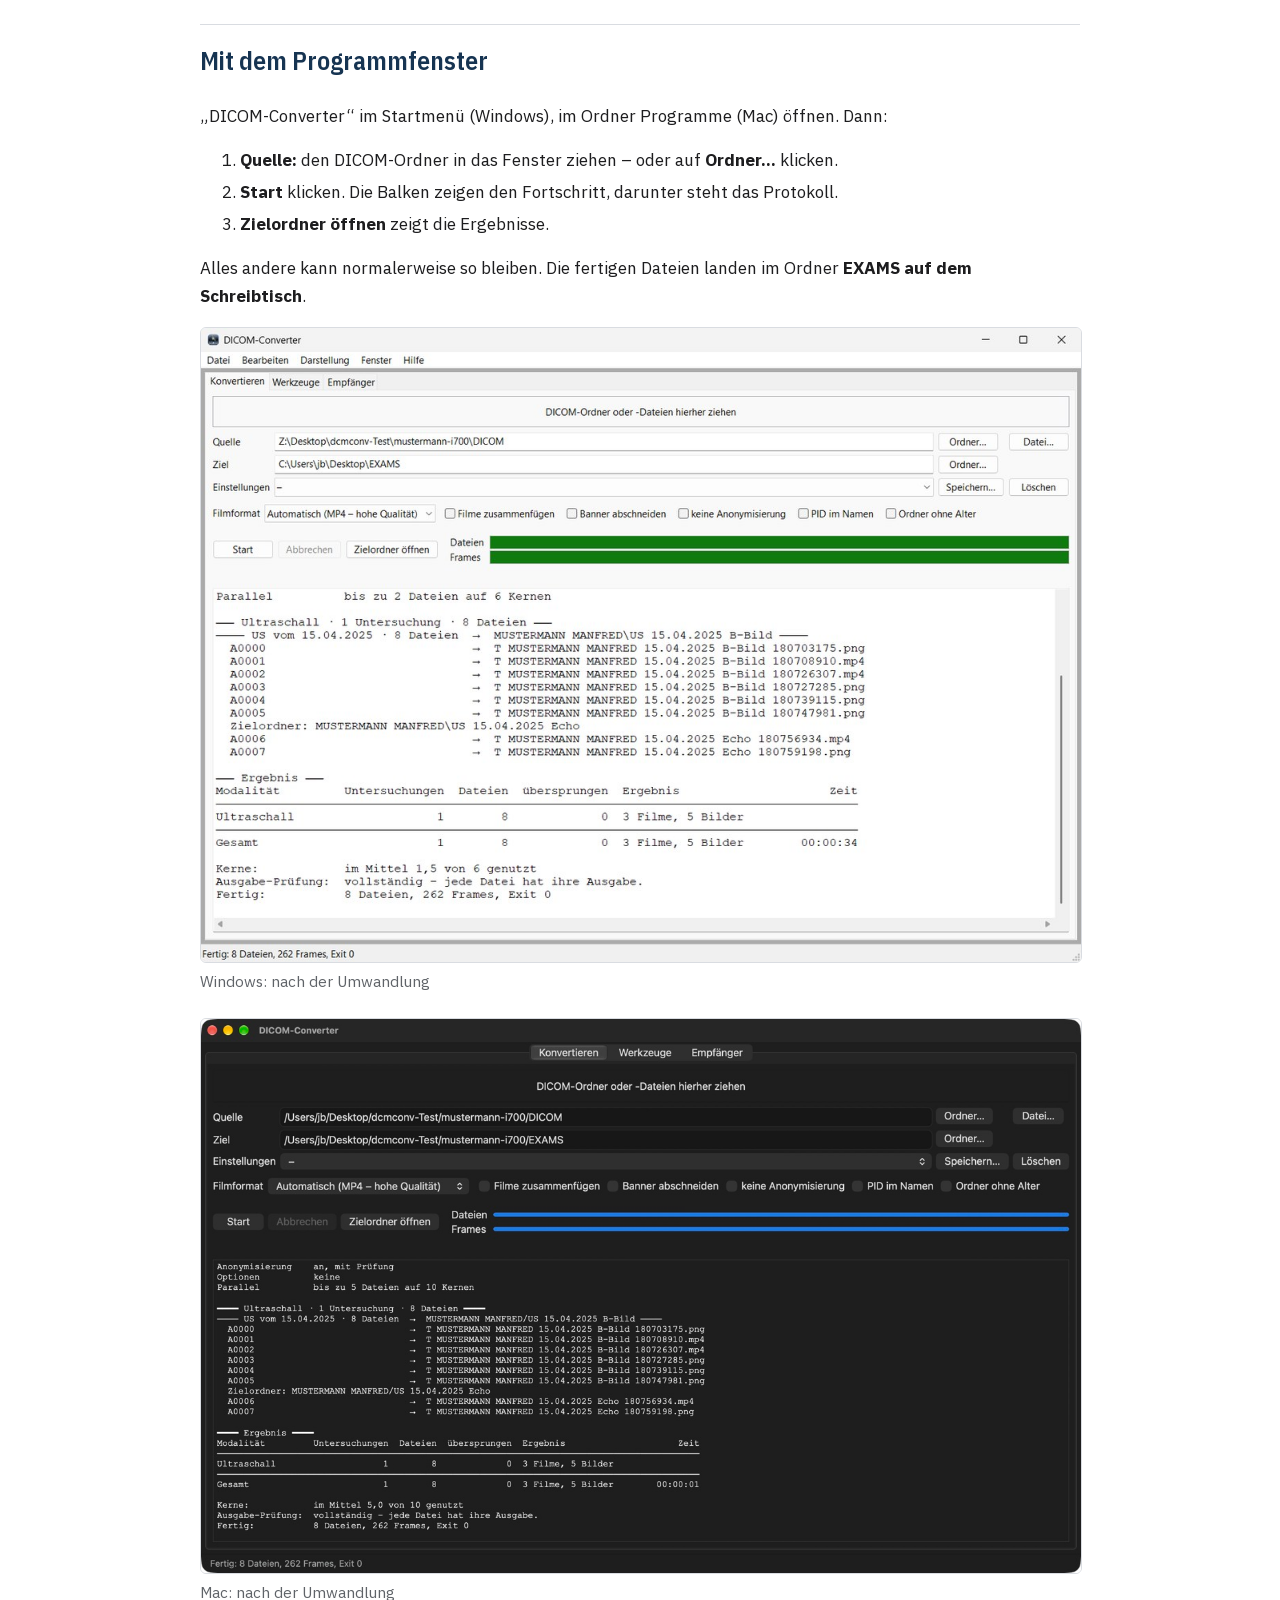
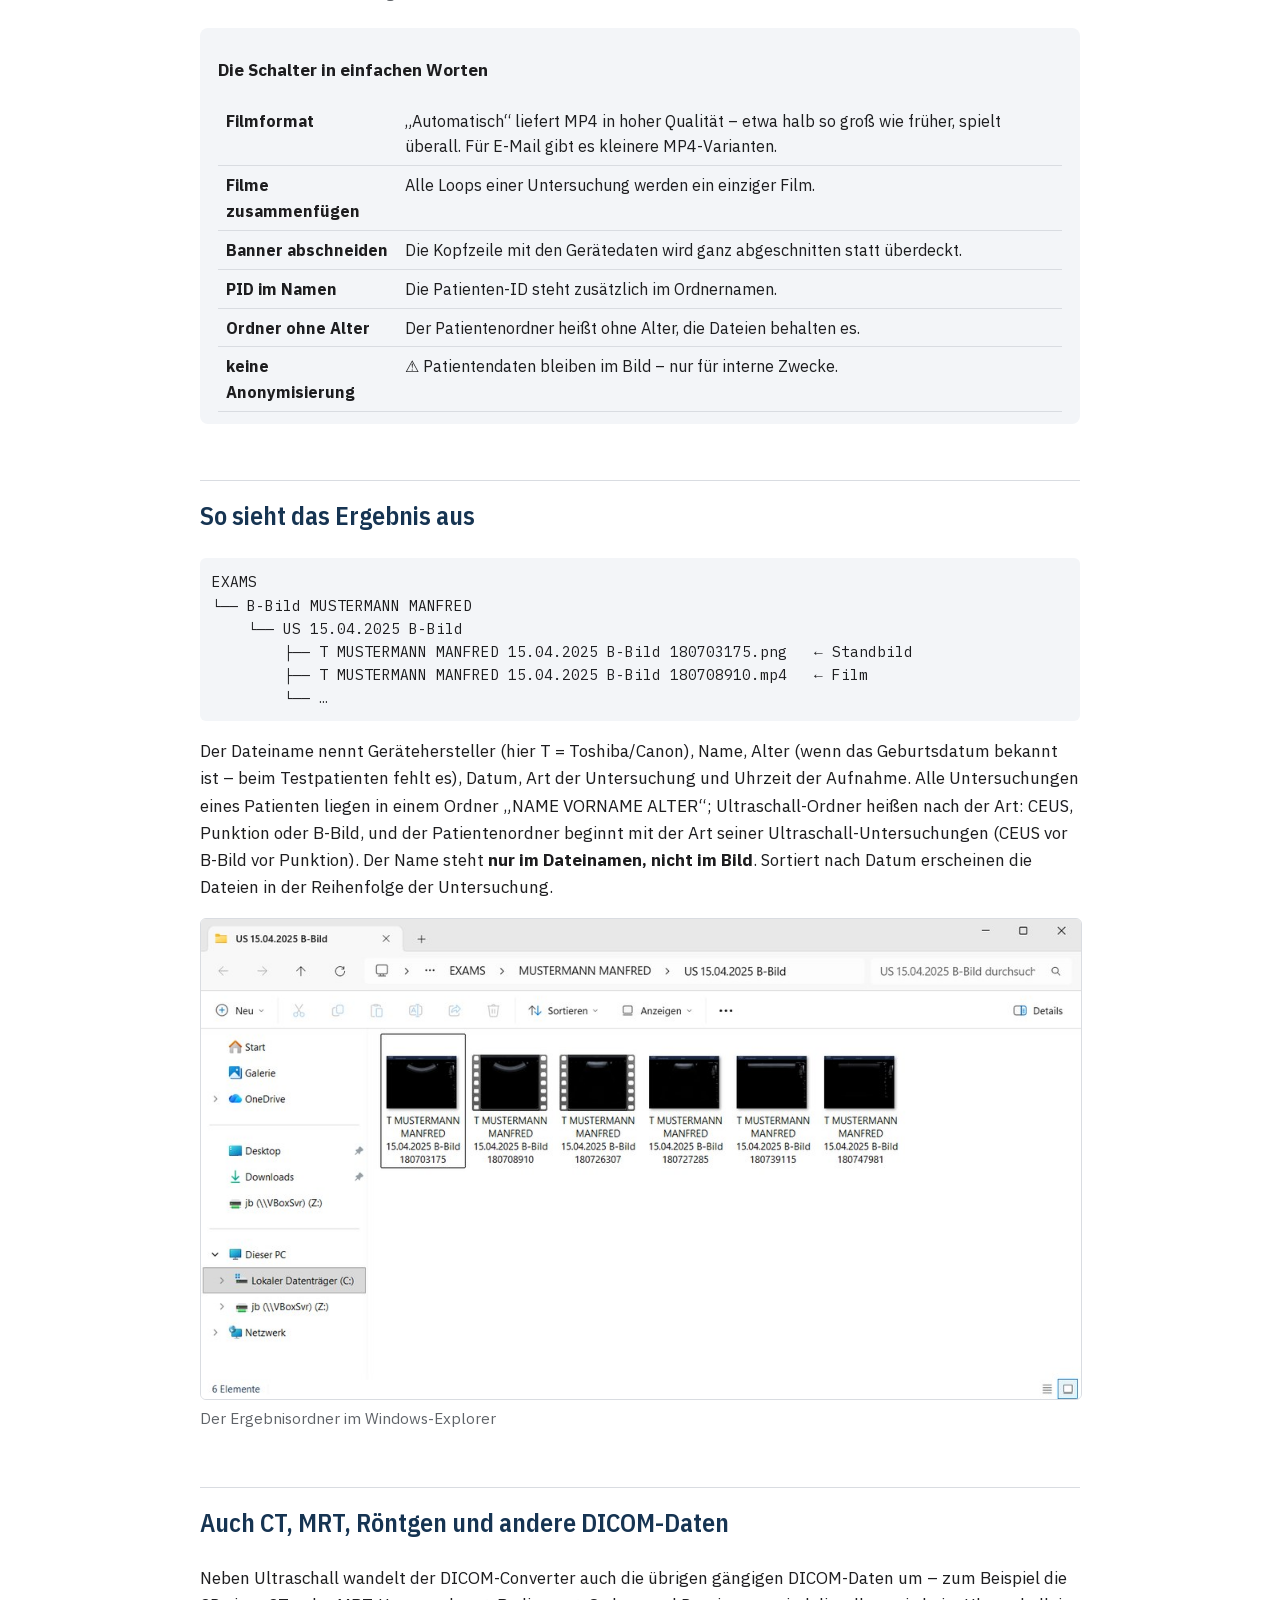
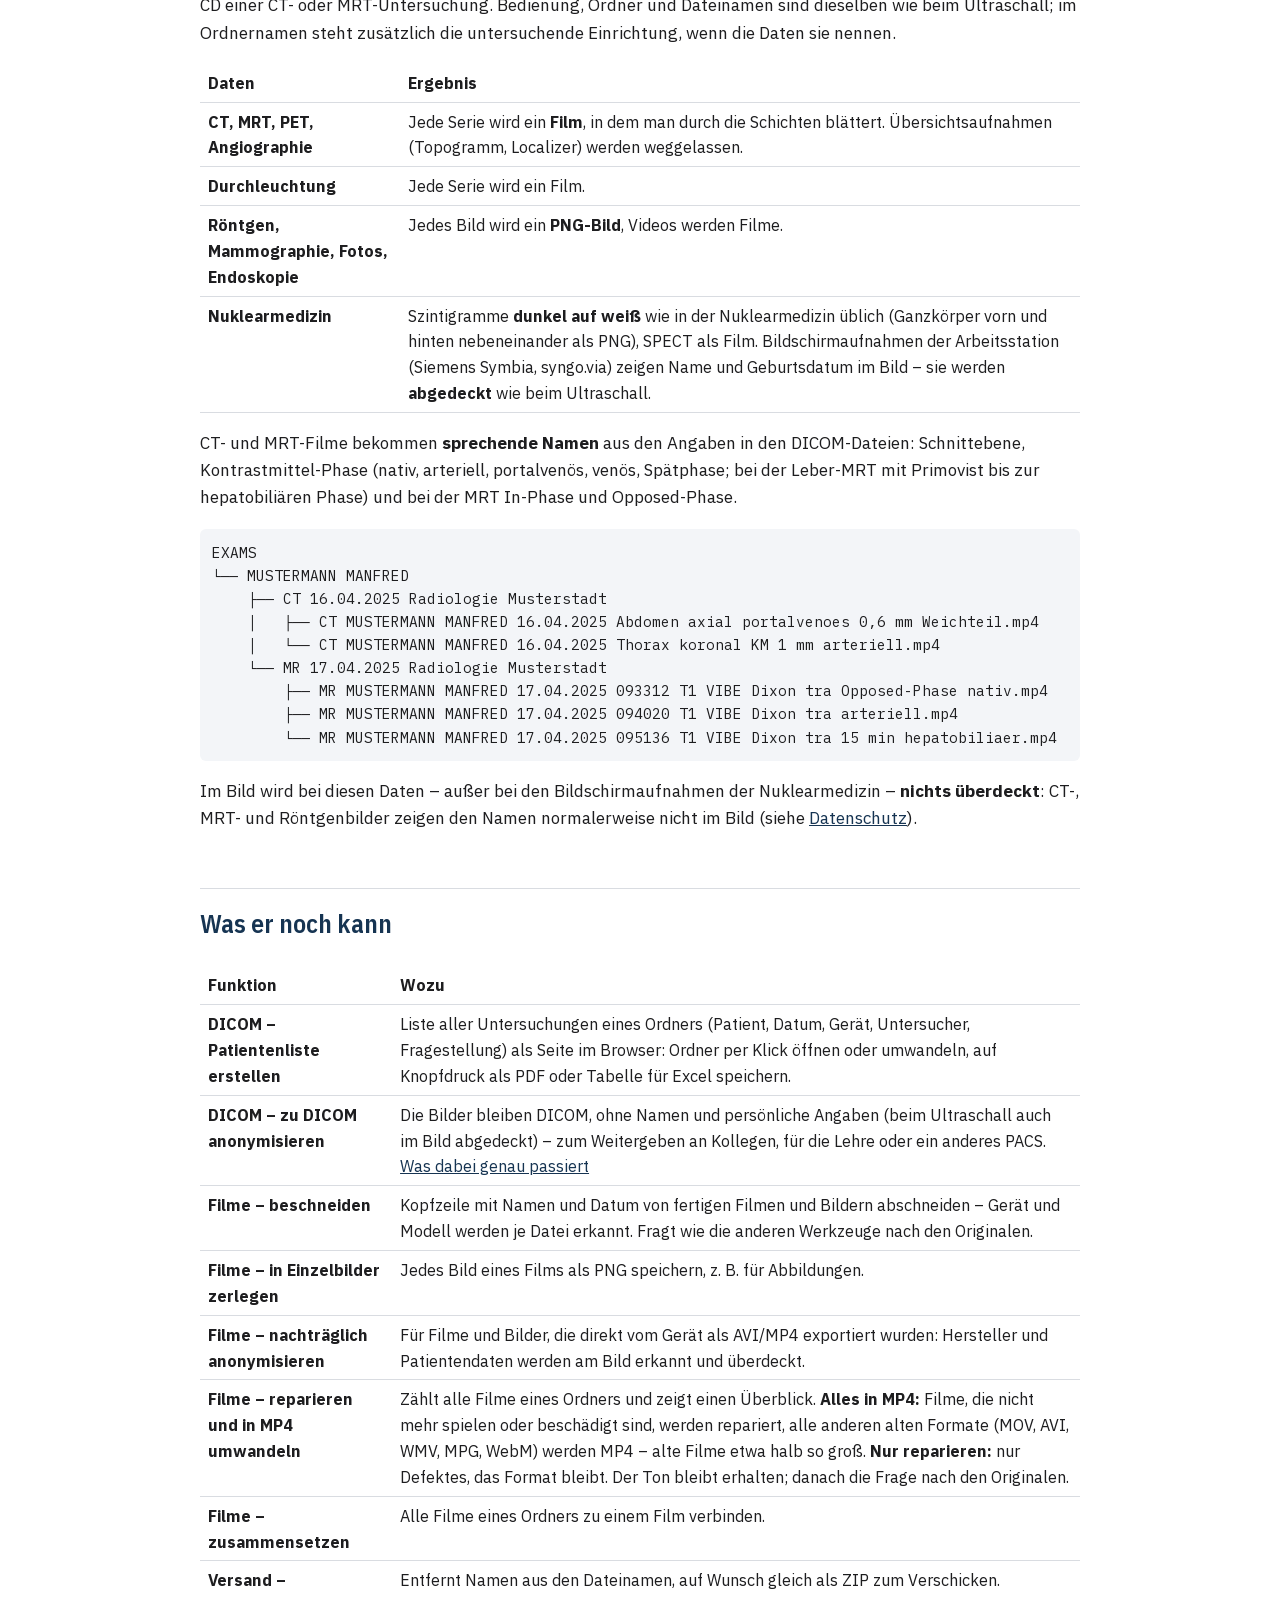
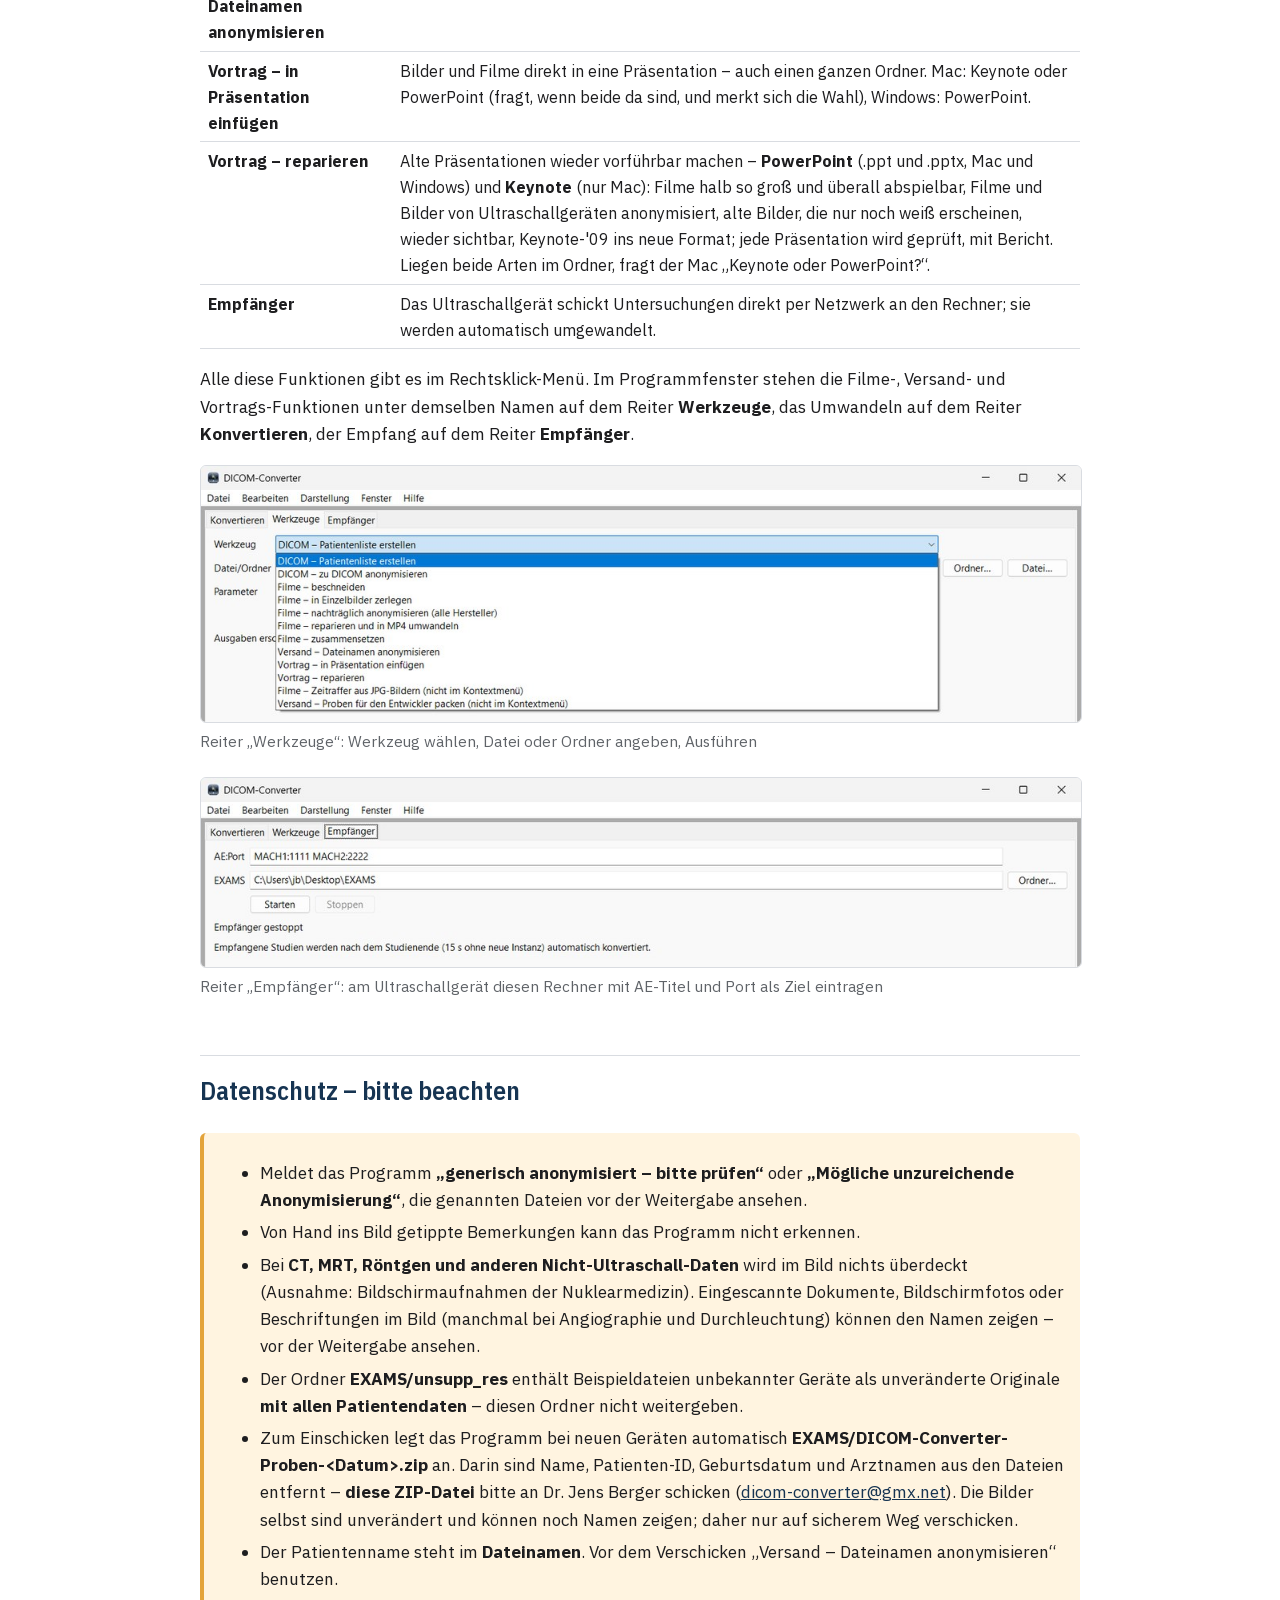
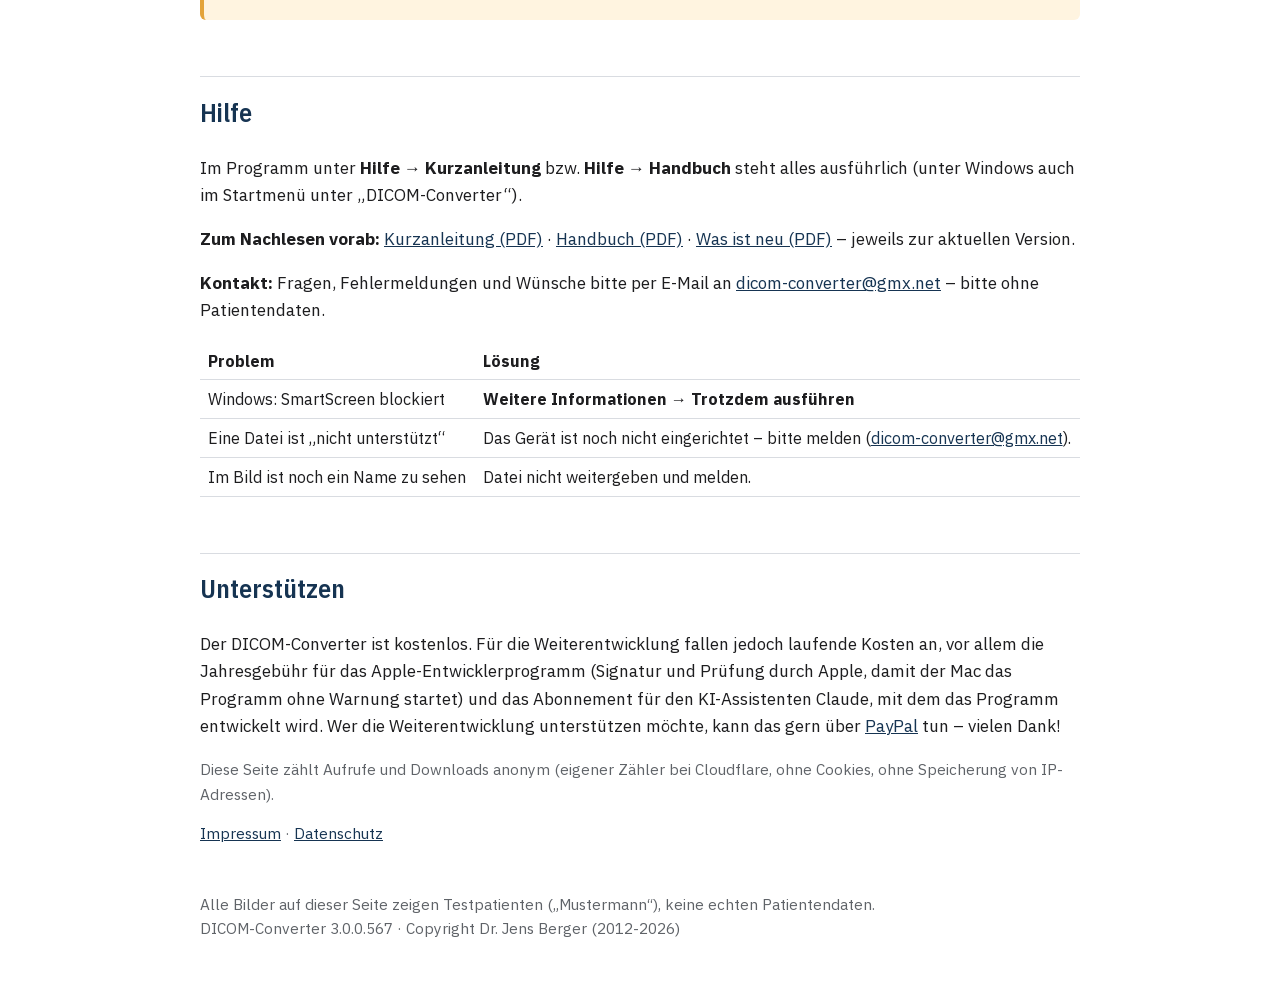
==== commit 135f6f5c: "DICOM-Converter 3.0.0.567 (28.11.2026)" ====
--- a/index.html
+++ b/index.html
@@ -36,14 +36,16 @@
   table { border-collapse: collapse; width: 100%; font-size: 0.95em; }
   td, th { border-bottom: 1px solid var(--line); padding: 6px 8px; text-align: left; vertical-align: top; }
   kbd { border: 1px solid var(--line); border-radius: 4px; padding: 0 5px; font-size: 0.9em; background: var(--box); }
-  .downloads { display: flex; flex-wrap: wrap; gap: 12px; margin: 16px 0 8px; }
+  .downloads { display: grid; grid-template-columns: repeat(auto-fit, minmax(13em, 1fr)); gap: 12px; align-items: start; margin: 16px 0 8px; }
   .button { display: inline-block; background: var(--accent); color: var(--bg); text-decoration: none; font-weight: 600; border-radius: 8px; padding: 12px 20px; }
   .button small { display: block; font-weight: 400; font-size: 0.8em; opacity: 0.85; }
-  .downloads { align-items: flex-start; }
+  .downloads > * { box-sizing: border-box; min-width: 0; }
+  .downloads .button { padding-left: 10px; padding-right: 10px; text-align: center; }
+  .downloads .button small { font-size: 0.72em; white-space: nowrap; }
   .dl-col { display: flex; flex-direction: column; gap: 8px; }
   .dl-col .button.secondary { white-space: normal; text-align: center; }
   .dl-how { font-size: 0.85em; text-align: center; }
-  .button.soon { background: transparent; color: var(--muted); border: 2px dashed var(--muted); padding: 10px 18px; cursor: default; min-width: 14em; box-sizing: border-box; }
+  .button.soon { background: transparent; color: var(--muted); border: 2px dashed var(--muted); padding: 10px 18px; cursor: default; }
   .button.secondary { background: transparent; color: var(--accent); border: 2px solid var(--accent); padding: 8px 18px; white-space: nowrap; }
   .support { display: flex; flex-wrap: wrap; align-items: center; gap: 12px 20px; background: var(--box); border-radius: 8px; padding: 12px 16px; margin: 14px 0 4px; }
   .support span { flex: 1 1 320px; }
